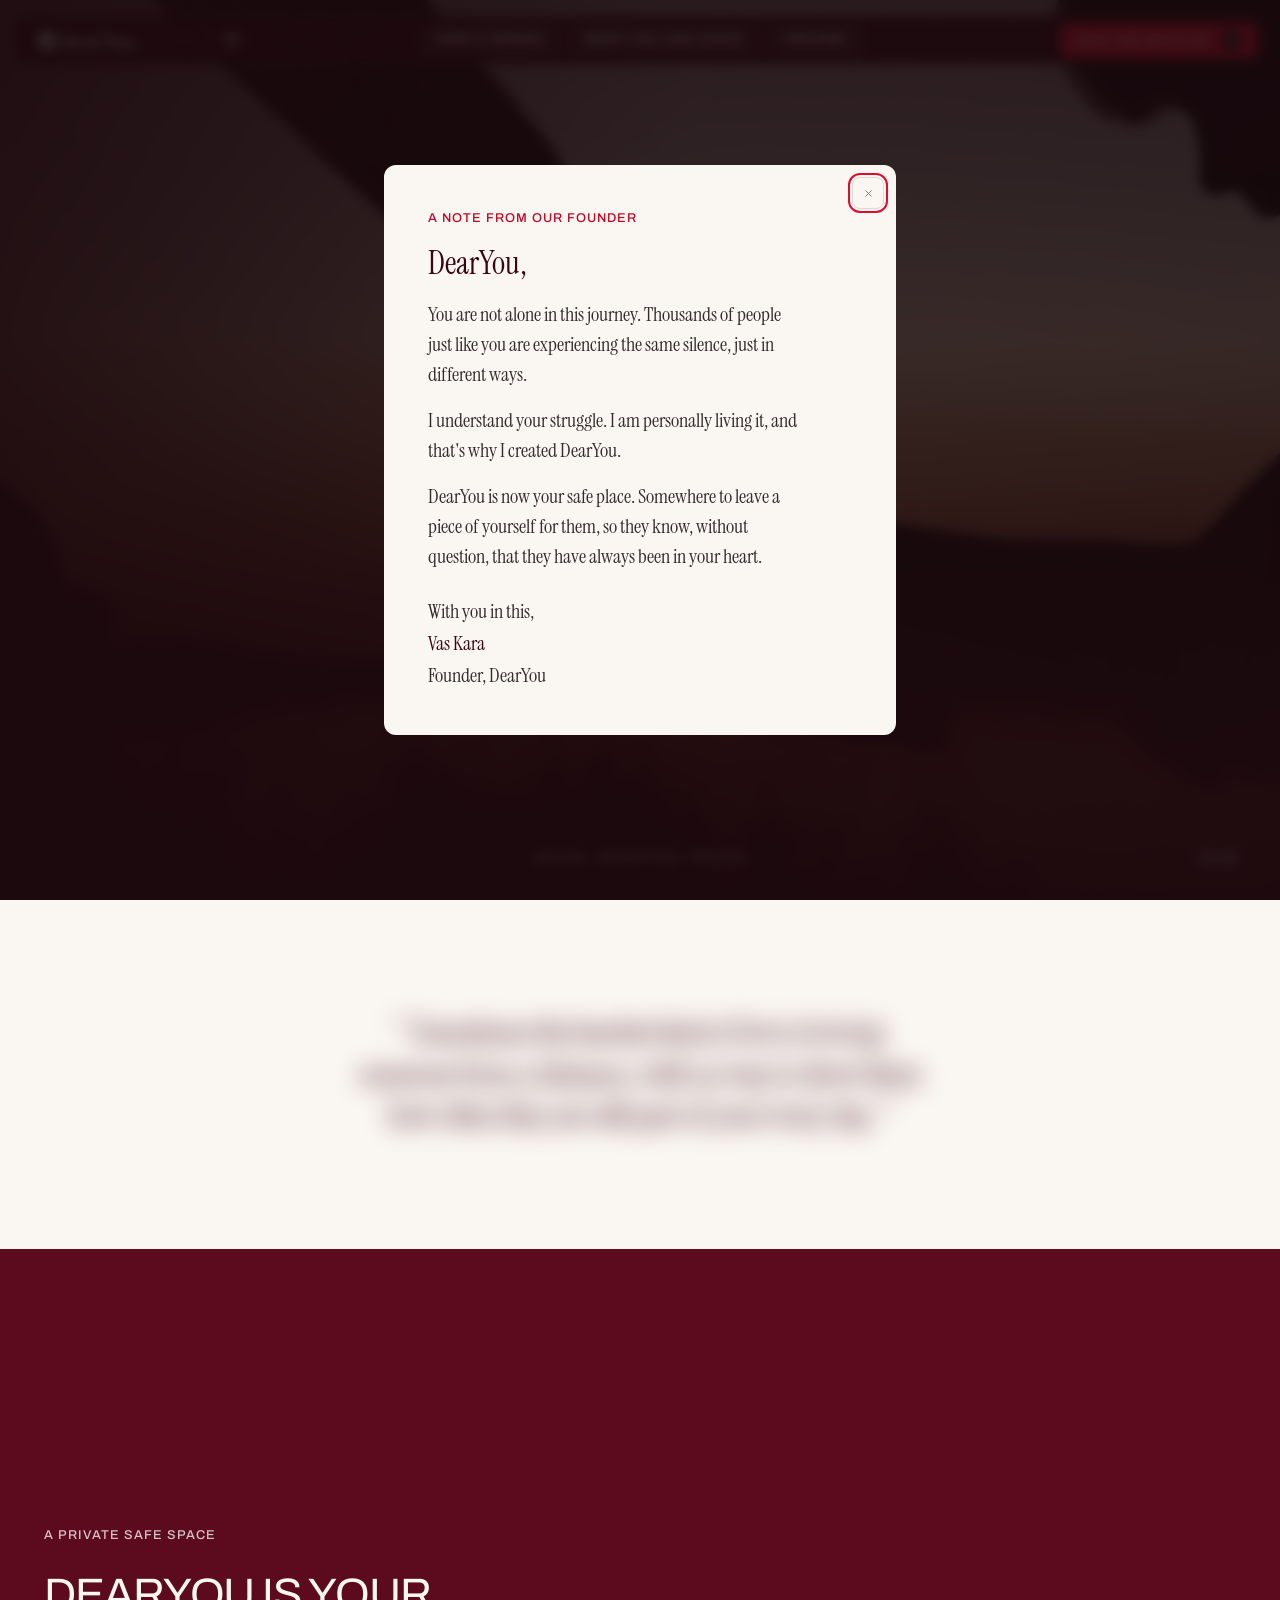
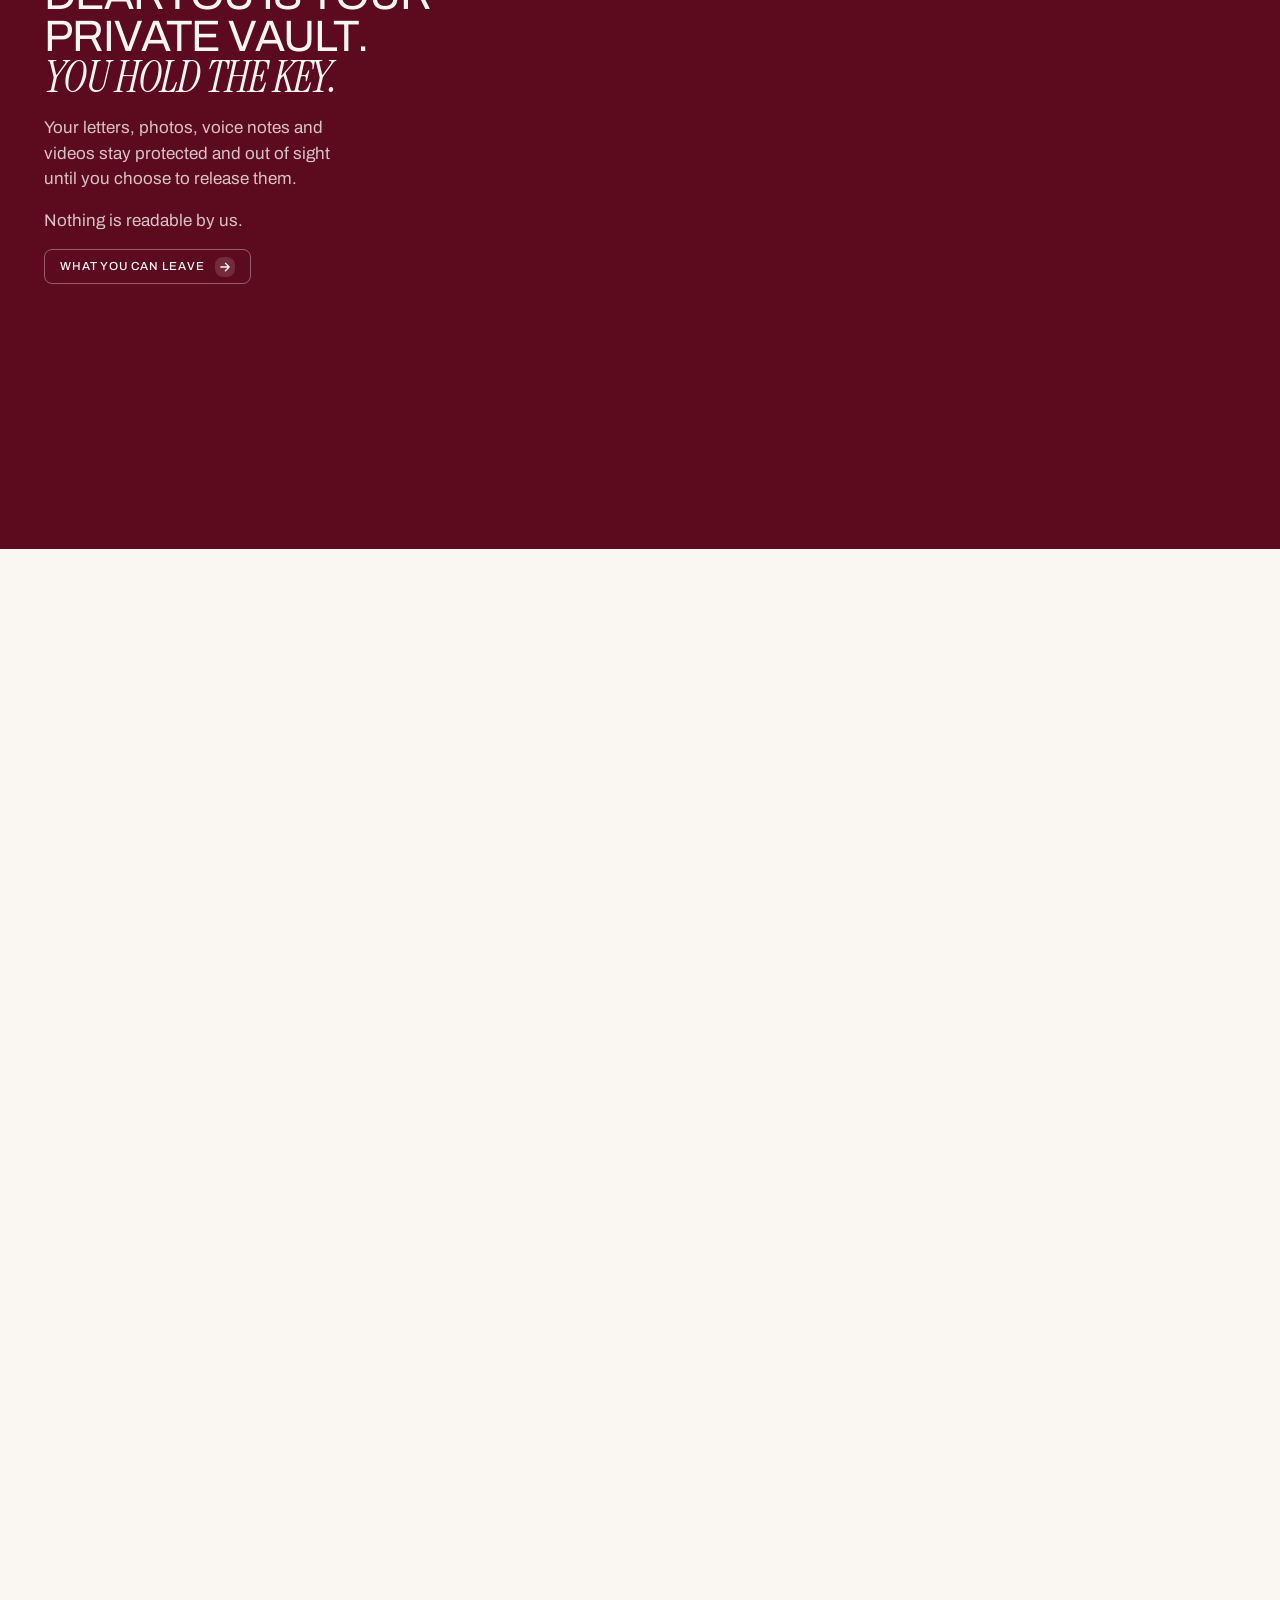
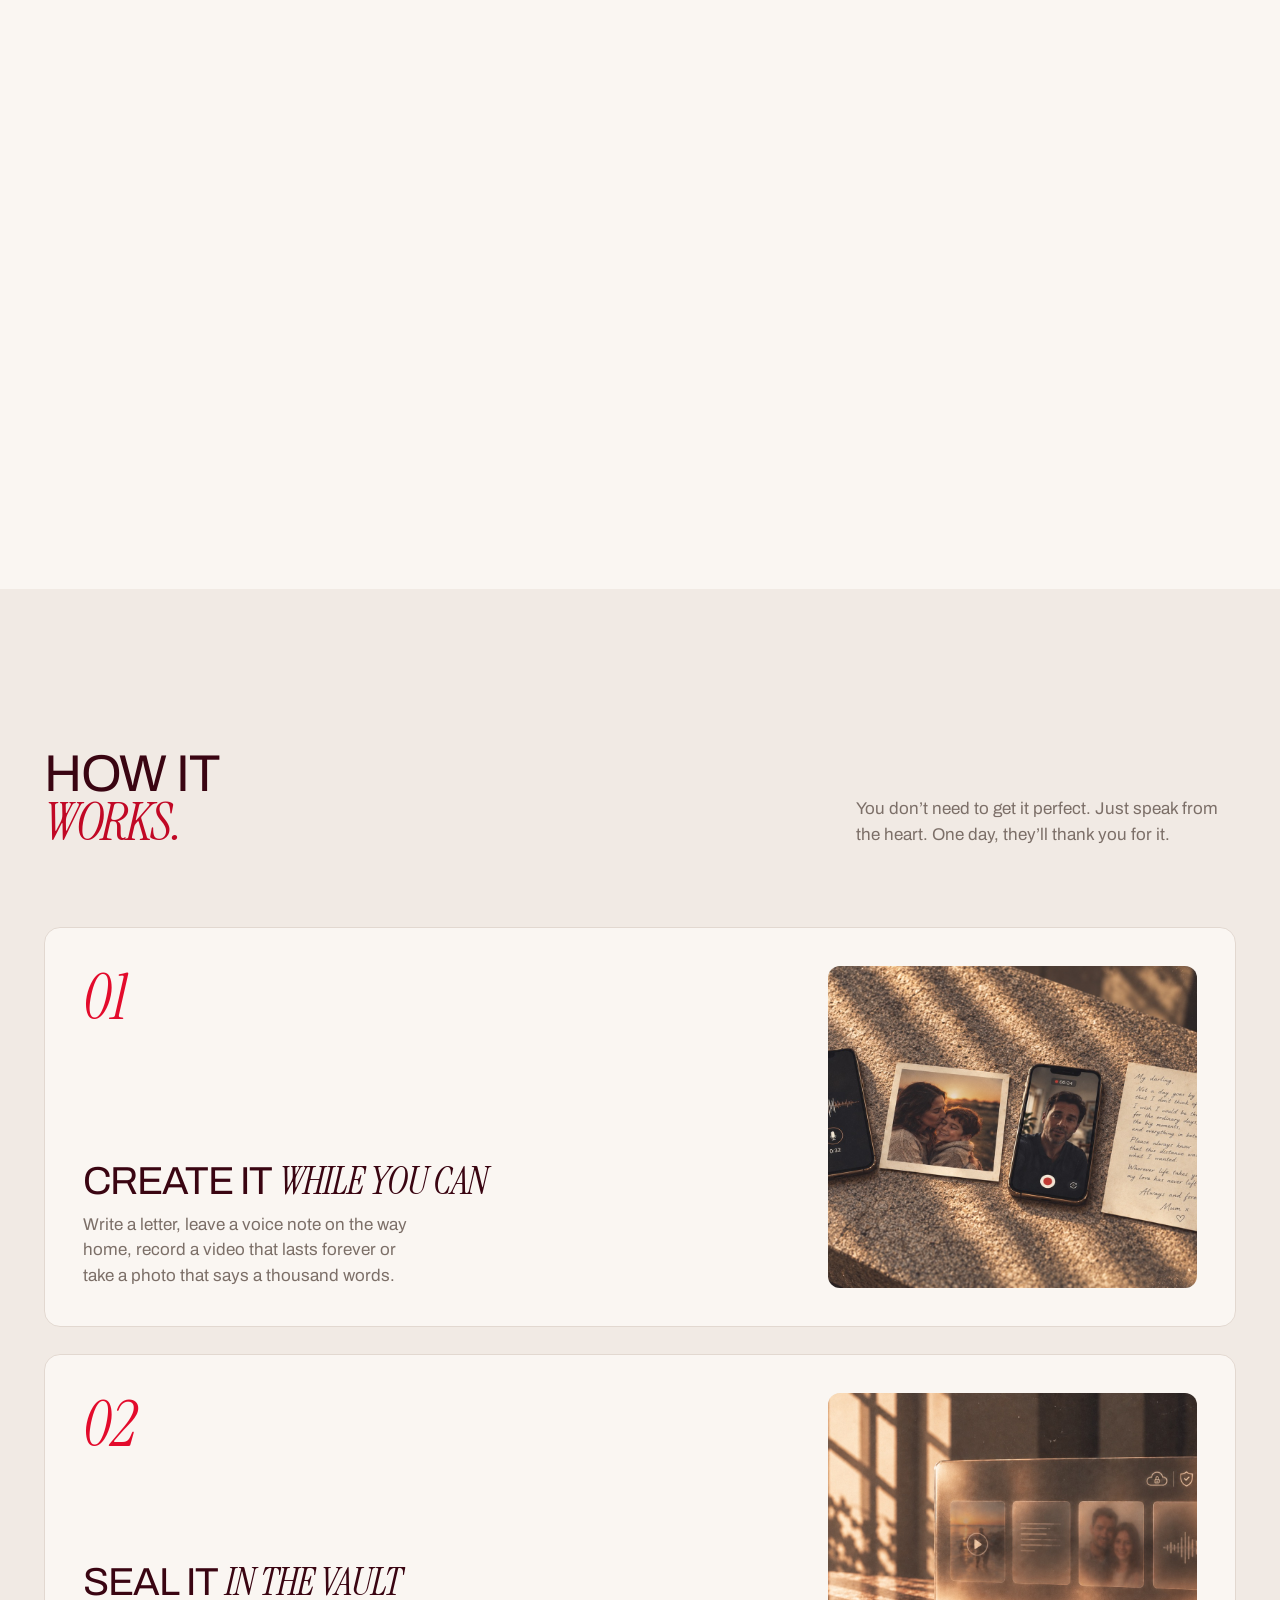
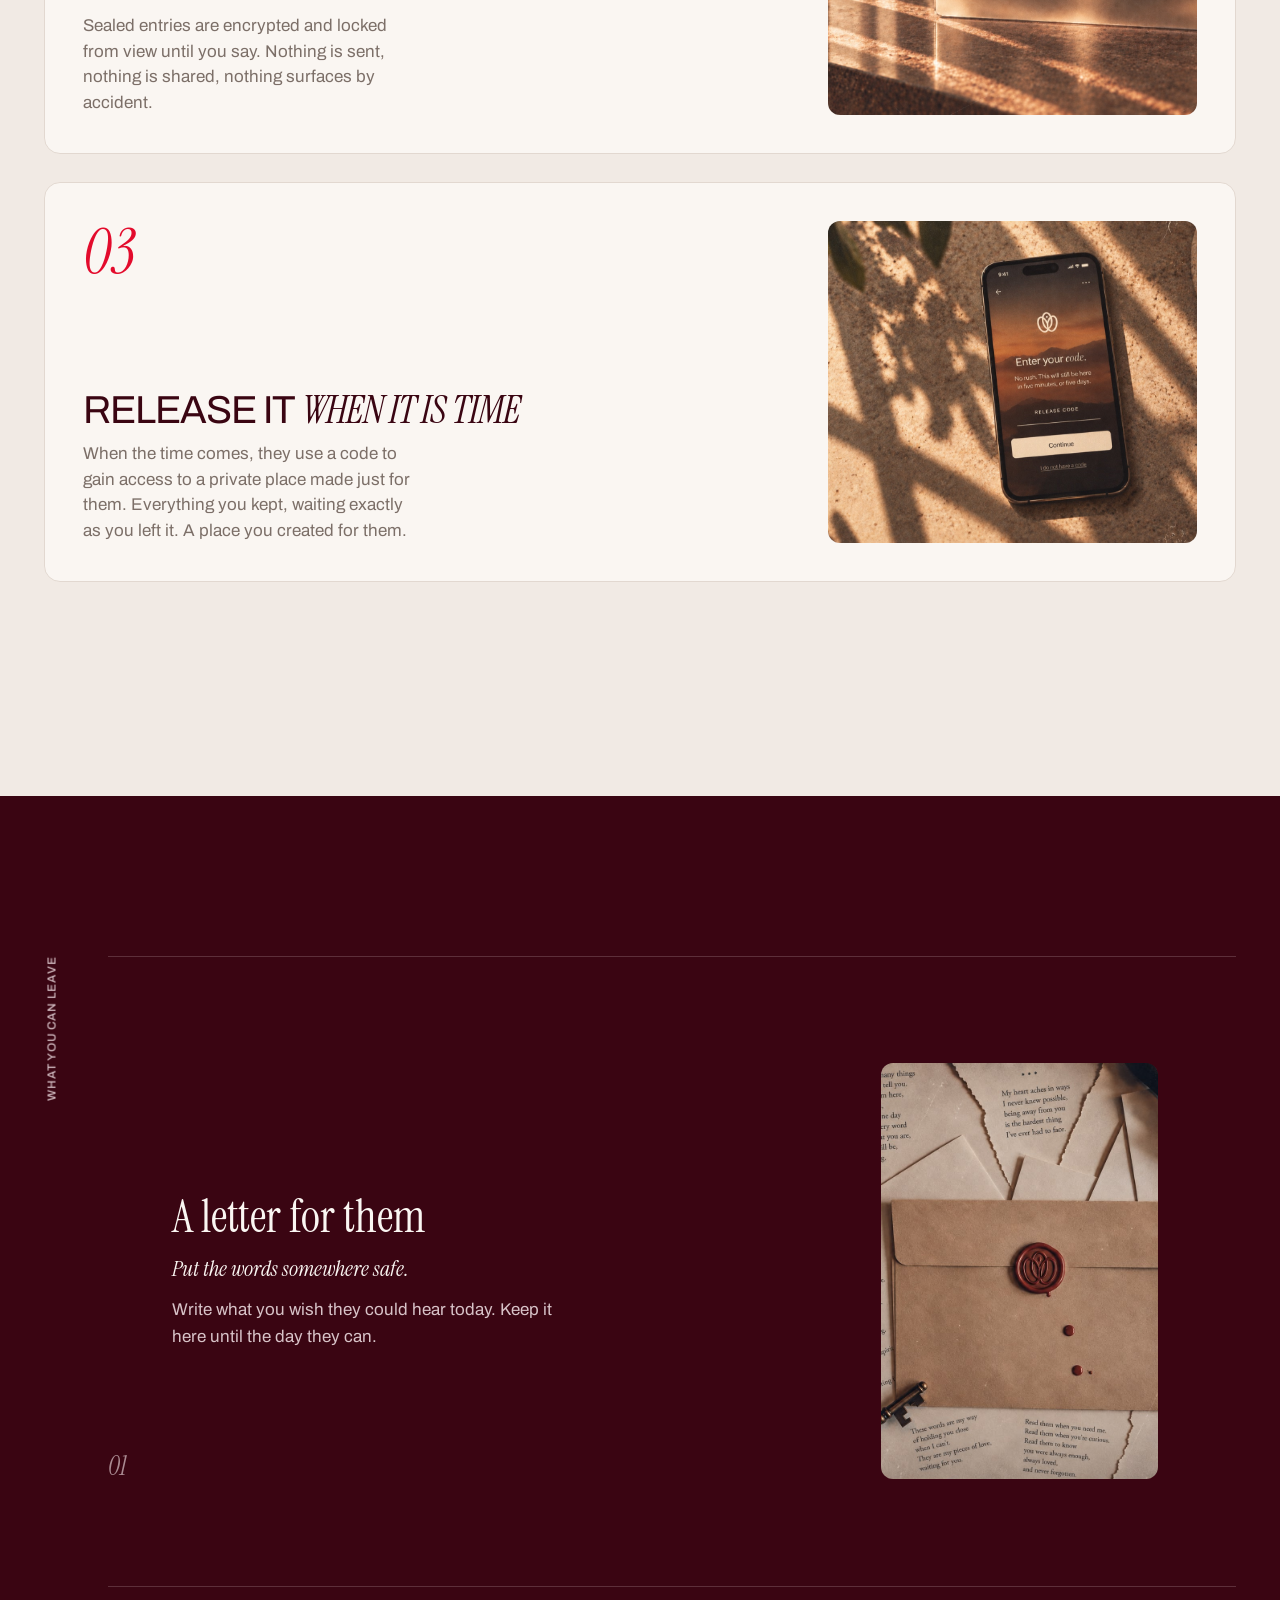
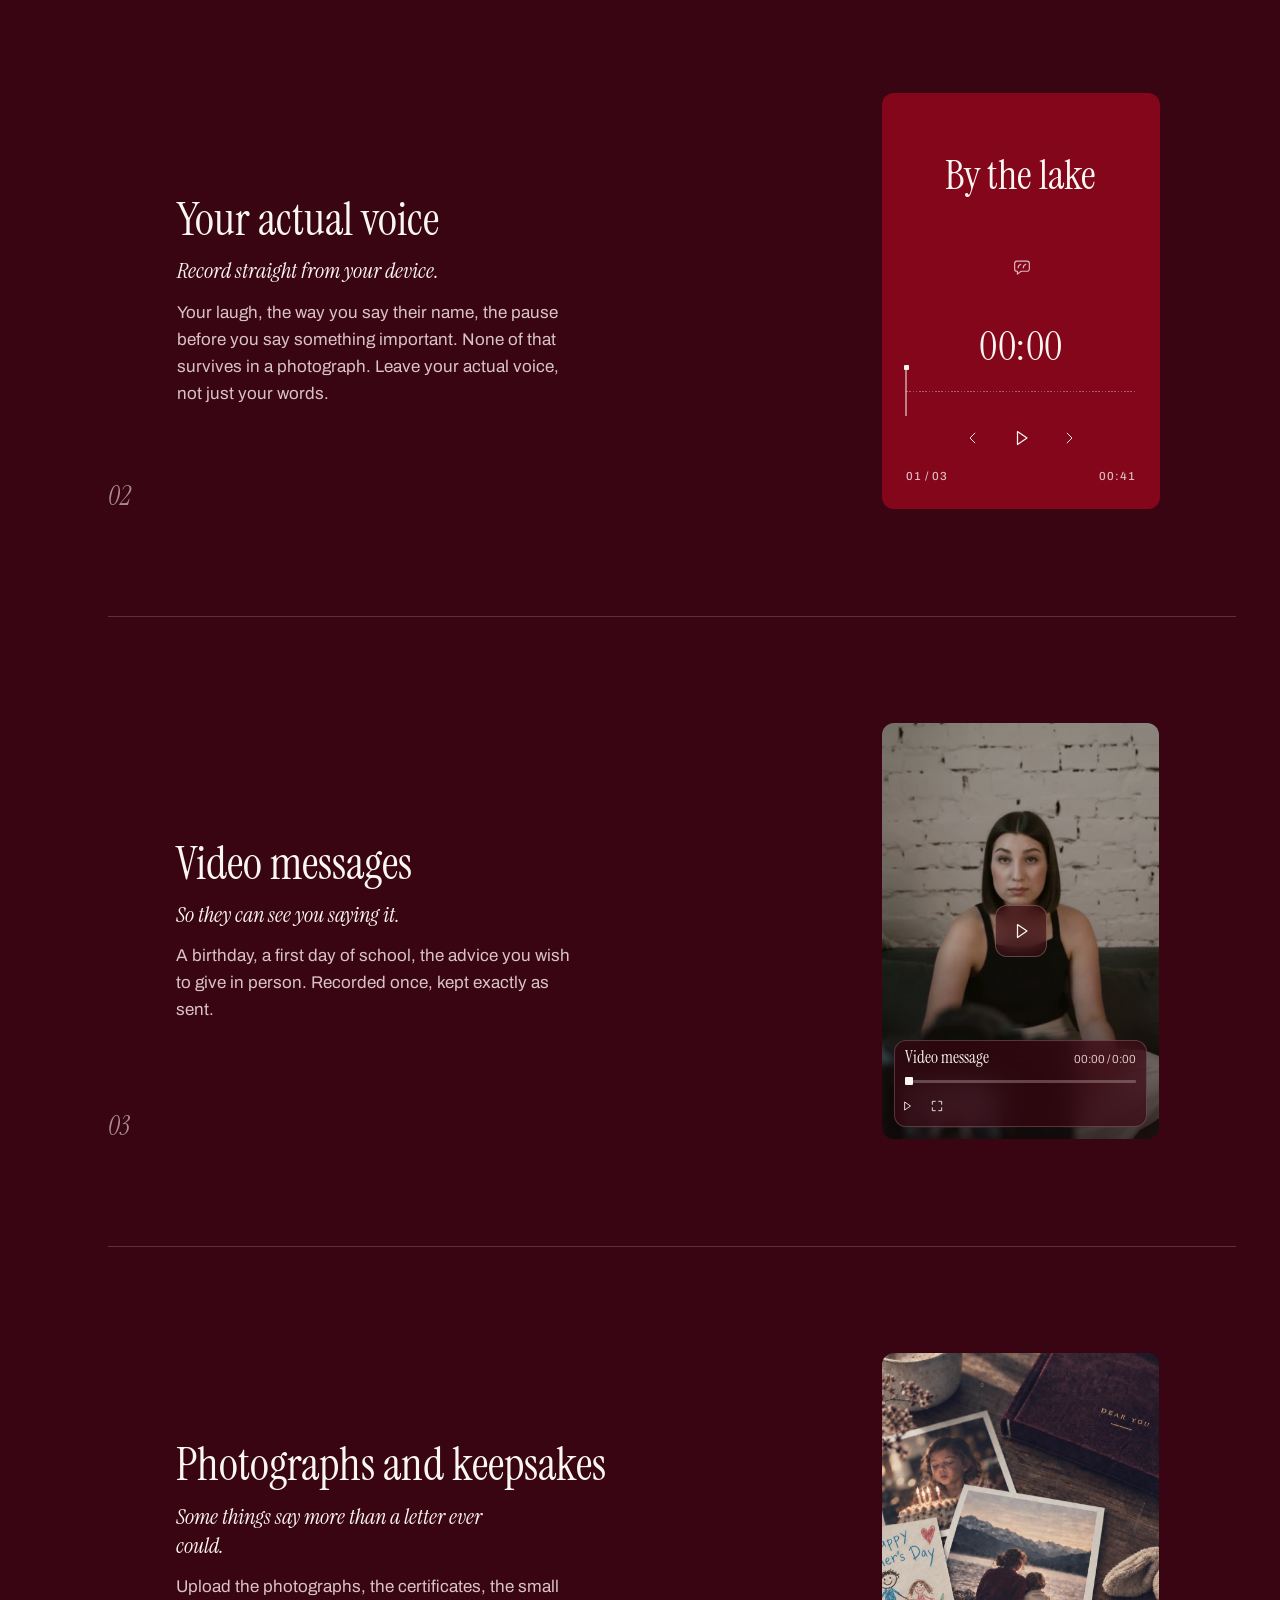
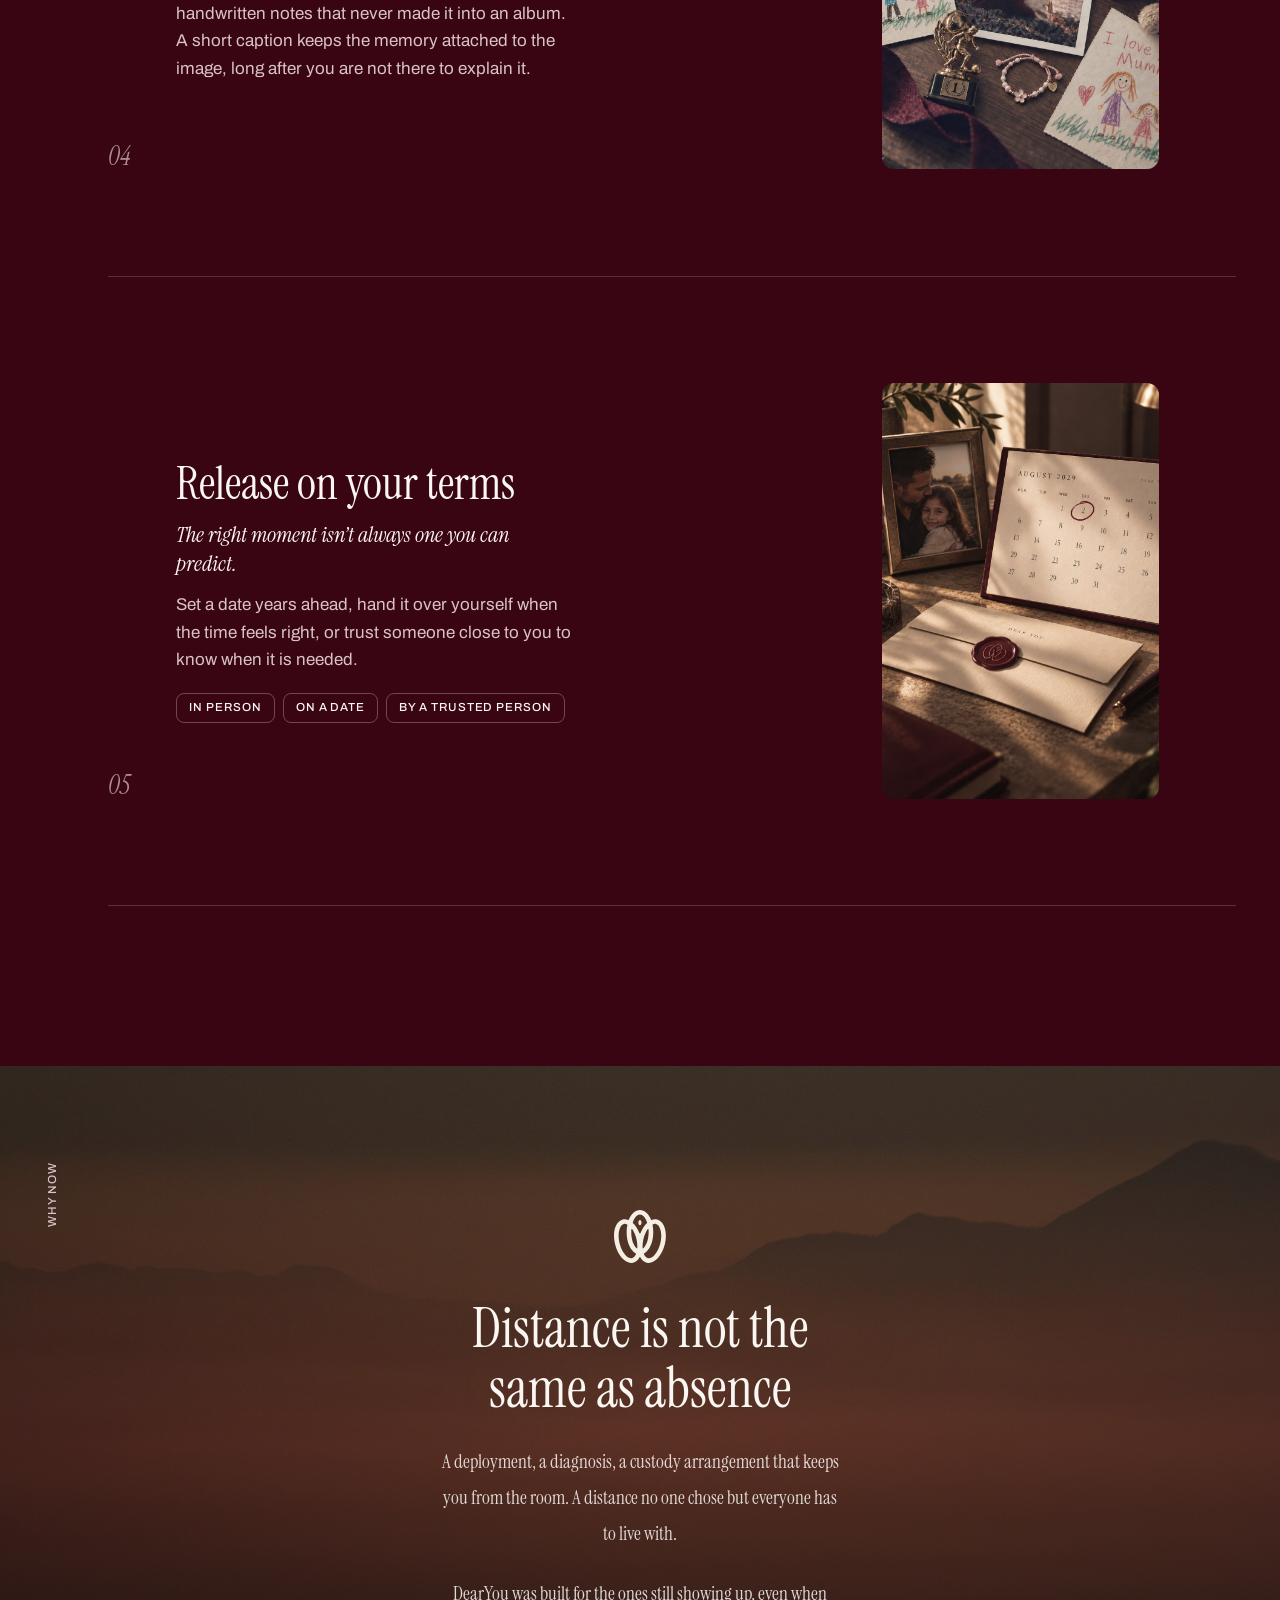
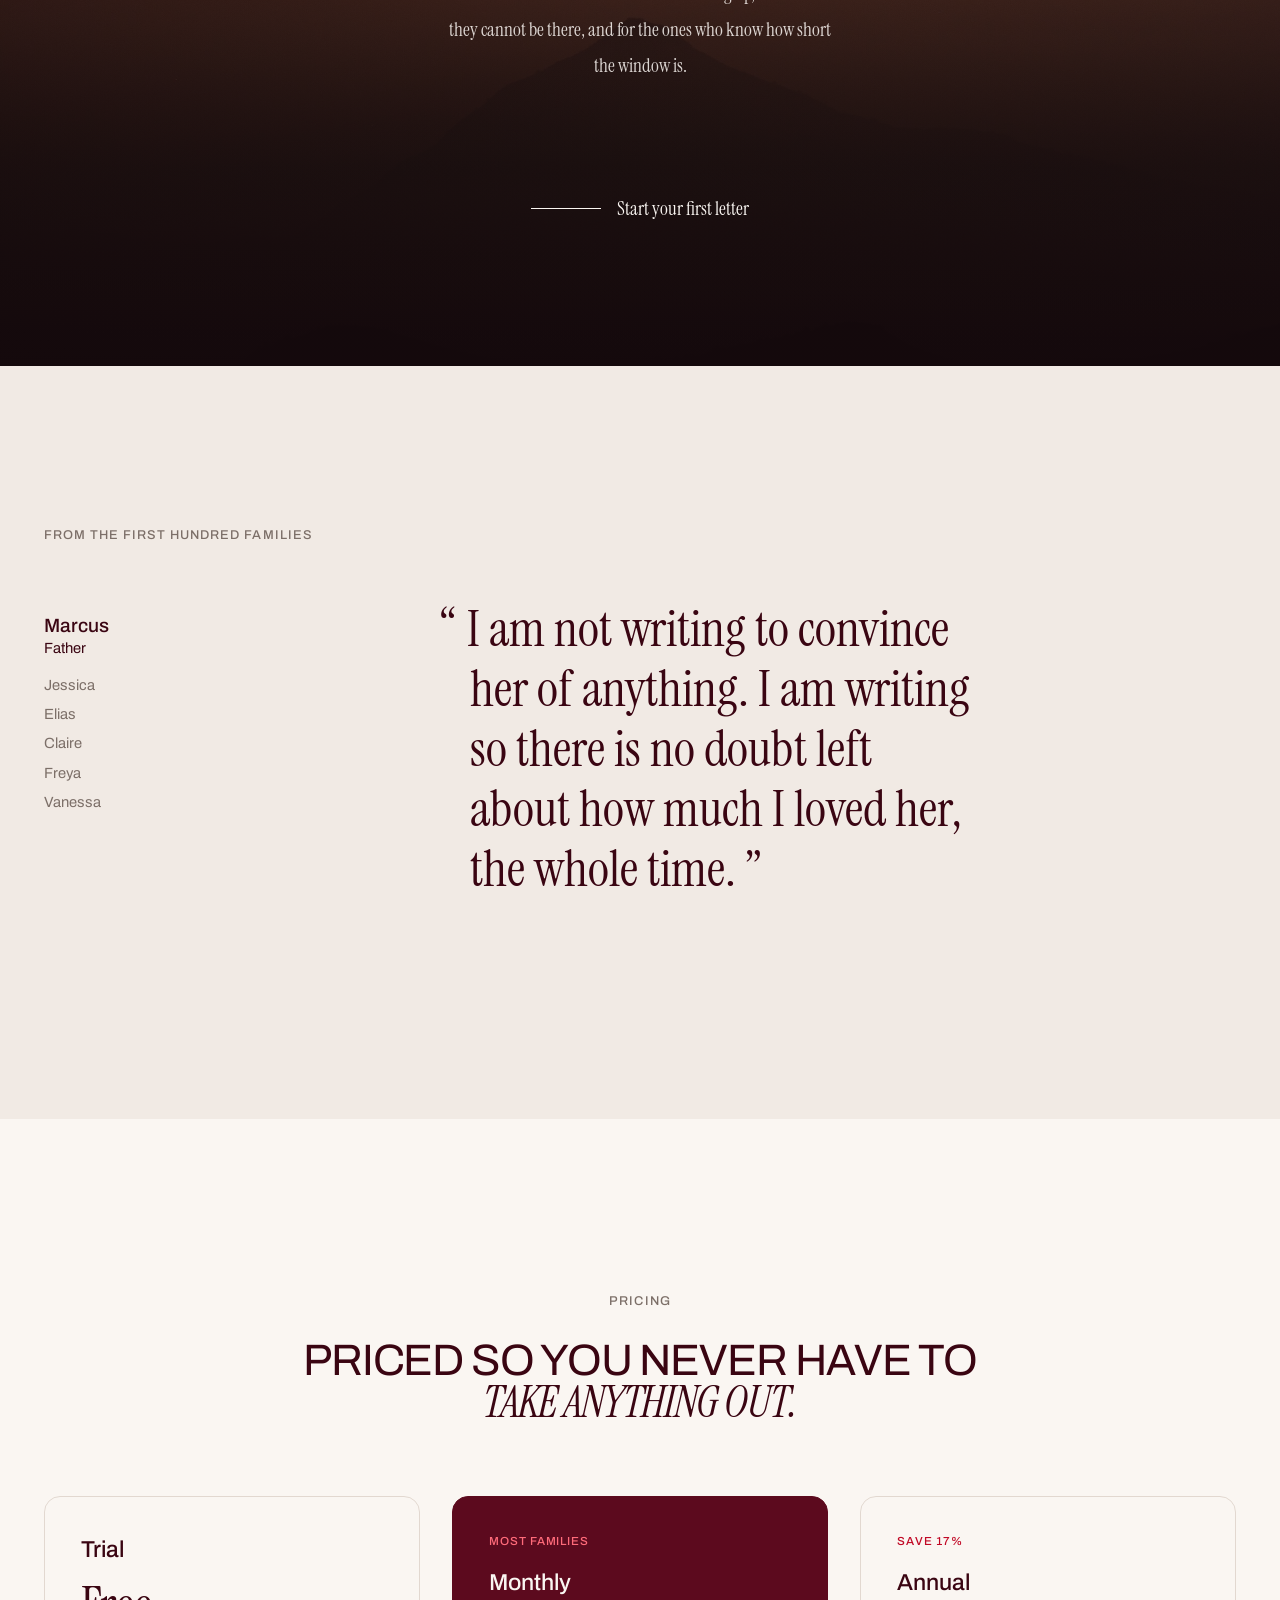
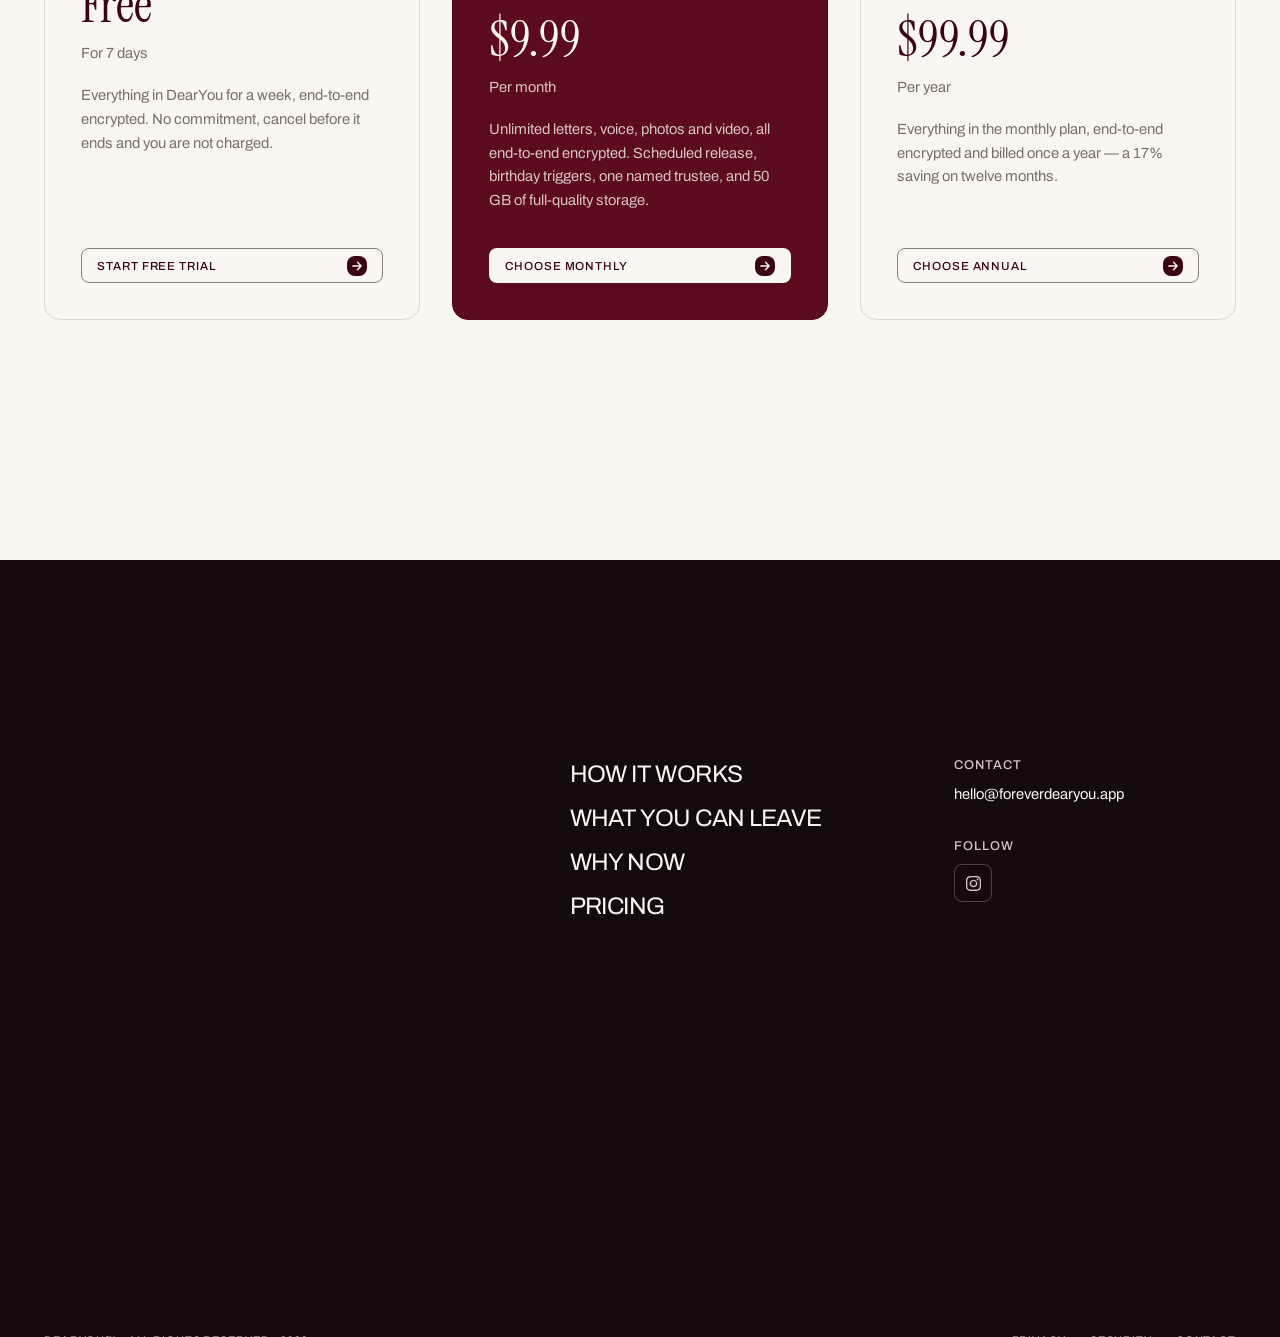
==== index.html @ 1f725ec8 "Rework pricing into Trial / Monthly / Annual per client feedback - Three filled cards: Trial (free, " ====
<!doctype html>
<html lang="en">
<head>
<meta charset="utf-8">
<meta name="viewport" content="width=device-width, initial-scale=1">
<title>DearYou · A private vault for the things that need saying</title>
<meta name="description" content="DearYou is a private vault for those who cannot be there right now. Write the letters, record your voice, keep the photographs. Everything stays sealed until you decide.">

<link rel="icon" href="Logo/Favicon/Favicon W.png">

<link rel="preconnect" href="https://fonts.googleapis.com">
<link rel="preconnect" href="https://fonts.gstatic.com" crossorigin>
<link rel="stylesheet" href="https://fonts.googleapis.com/css2?family=Archivo:wght@400;500;600&family=Instrument+Serif:ital@0;1&display=swap">

<link rel="stylesheet" href="tokens.css">

<style>
/* =====================================================================
   SECTION 01 — Nav + Hero
   Control geometry follows the radius tokens (softly rounded), and
   arrows in a flat solid square with equal padding either side of it.
   ===================================================================== */

.skip{
  position:absolute; left:-9999px; top:0; z-index:100;
  background:var(--swatch-paper); color:var(--swatch-wine-900);
  padding:0.75rem 1.25rem; border-radius:var(--radius-xs);
}
.skip:focus{left:1rem; top:1rem;}

/* --- Shared control atoms --------------------------------------------- */
.ctl{
  display:inline-flex; align-items:center; gap:var(--control-gap);
  height:var(--control-h); padding-inline:var(--control-pad);
  /* background is load-bearing on <button>: without it the UA paints
     `buttonface` (#F0F0F0) and any ghost variant comes out near-white. */
  background:transparent;
  border:1px solid transparent; border-radius:var(--radius-xs);
  font-family:inherit; font-size:var(--size-control); font-weight:var(--weight-medium);
  letter-spacing:var(--tracking-label); text-transform:uppercase;
  text-decoration:none; white-space:nowrap; cursor:pointer;
  transition:background-color var(--duration-fast) var(--ease),
             color var(--duration-fast) var(--ease),
             border-color var(--duration-fast) var(--ease);
}
/* The square an icon sits in. Solid fill, no border, no opacity — flat, the
   way the reference sets a near-black square on its coloured button. */
.ctl__icon{
  display:grid; place-items:center; flex:none;
  width:var(--control-icon); height:var(--control-icon);
  border:0; border-radius:var(--radius-xs);
  background:var(--swatch-wine-900); color:var(--swatch-paper);
  transition:background-color var(--duration-fast) var(--ease);
}
.ctl:hover .ctl__icon{background:var(--swatch-ink);}
.ctl__icon svg{width:0.625rem; height:0.625rem; display:block;}

/* On a ghost button the square is a light wash, not a solid paper block —
   a white square there outshouts the button it sits in. */
.ctl--outline .ctl__icon{
  background:color-mix(in srgb, var(--swatch-paper) 14%, transparent);
  color:var(--swatch-paper);
}
.ctl--outline:hover .ctl__icon{
  background:color-mix(in srgb, var(--swatch-paper) 24%, transparent);
}

/* The label is one flex item. Without this wrapper a nested <span> becomes a
   second anonymous item and the flex gap opens up inside the words. */
.ctl__label{display:inline;}
/* Opt a word out of the uppercase run, so "iOS" survives it. */
.ctl .cased{text-transform:none;}

.ctl--solid{background:var(--swatch-paper); color:var(--swatch-wine-900);}
.ctl--solid:hover{background:var(--swatch-clay);}
.ctl--outline{
  border-color:color-mix(in srgb, var(--swatch-clay) 45%, transparent);
  color:var(--swatch-paper);
}
.ctl--outline:hover{
  background:color-mix(in srgb, var(--swatch-paper) 10%, transparent);
  border-color:var(--swatch-clay);
}

/* --- Nav --------------------------------------------------------------- */
.nav{position:fixed; inset:0 0 auto 0; z-index:50; padding:var(--space-4); pointer-events:none;}
.nav__bar{
  pointer-events:auto;
  display:grid; grid-template-columns:1fr auto 1fr; align-items:center;
  height:var(--nav-h);
  border:1px solid color-mix(in srgb, var(--swatch-clay) 28%, transparent);
  border-radius:var(--radius-sm);
  /* The dark-ground value. Paper type already has all the contrast it needs
     against a wine section, so the bar can sit lighter here and let the
     section read through it. */
  background:color-mix(in srgb, var(--swatch-wine-900) 44%, transparent);
  /* Kept on its own transition so the bar firms up rather than snapping as
     it crosses a seam between a dark section and a light one. */
  transition:background-color var(--duration) var(--ease),
             border-color var(--duration) var(--ease);
  -webkit-backdrop-filter:blur(14px) saturate(140%);
  backdrop-filter:blur(14px) saturate(140%);
  color:var(--swatch-paper);
  overflow:hidden;
}
/* Over a light section the 62% ground is not enough to carry paper-coloured
   type — the contrast collapses. Script reads the background actually
   behind the bar and flags it, and the bar closes up to near-solid. */
.nav[data-ground="light"] .nav__bar{
  background:color-mix(in srgb, var(--swatch-wine-900) 94%, transparent);
  border-color:color-mix(in srgb, var(--swatch-wine-900) 55%, transparent);
}

.nav__group{display:flex; align-items:center; height:100%;}
.nav__group--end{justify-self:end;}

.nav__cell{
  display:flex; align-items:center; justify-content:center;
  height:100%; padding-inline:1.125rem;
  border-right:1px solid color-mix(in srgb, var(--swatch-clay) 20%, transparent);
  font-size:var(--size-label); letter-spacing:var(--tracking-label);
  text-transform:uppercase; font-weight:var(--weight-medium);
  color:var(--swatch-paper); text-decoration:none;
  transition:background-color var(--duration-fast) var(--ease);
}
.nav__cell:hover{background:color-mix(in srgb, var(--swatch-paper) 8%, transparent);}
.nav__cell--logo{padding-inline:1.25rem;}
.nav__cell--logo img{height:1.25rem; width:auto; display:block;}

/* Square utility cells, the way the reference segments its left cluster. */
.nav__cell--icon{width:var(--nav-h); padding-inline:0; color:var(--swatch-clay);}
.nav__cell--icon:hover{color:var(--swatch-paper);}
.nav__cell--icon svg{width:1rem; height:1rem; display:block;}
button.nav__cell{background:none; border-top:0; border-bottom:0; border-left:0; cursor:pointer;}

/* --- Sound toggle -----------------------------------------------------
   Four bars. Off, they sit flat on the centreline and read as one
   horizontal rule. On, each rises and falls on a staggered cycle. */
.eq{display:flex; align-items:center; gap:3px; height:0.9375rem;}
.eq i{
  flex:none; width:1.5px; height:1.5px; border-radius:1px;
  background:currentColor;
  transition:height var(--duration-fast) var(--ease);
}
.nav__cell--sound[aria-pressed="true"] .eq i{animation:eq 1s var(--ease) infinite;}
.nav__cell--sound[aria-pressed="true"] .eq i:nth-child(1){animation-delay:-0.9s;}
.nav__cell--sound[aria-pressed="true"] .eq i:nth-child(2){animation-delay:-0.55s;}
.nav__cell--sound[aria-pressed="true"] .eq i:nth-child(3){animation-delay:-0.25s;}
.nav__cell--sound[aria-pressed="true"] .eq i:nth-child(4){animation-delay:-0.7s;}
.nav__cell--sound[aria-pressed="true"]{color:var(--swatch-paper);}
/* Ducked: the setting is still on, but a recording is talking over the bed.
   The bars idle instead of stopping, so the control does not read as having
   switched itself off. Both attributes, to outrank the rule above. */
.nav__cell--sound[aria-pressed="true"][data-ducked] .eq i{
  animation:eq-calm 3s var(--ease) infinite;
}
.nav__cell--sound[aria-pressed="true"][data-ducked]{color:var(--swatch-clay);}
@keyframes eq{
  0%,100%{height:15%;}
  50%    {height:100%;}
}
@keyframes eq-calm{
  0%,100%{height:30%;}
  50%    {height:80%;}
}
@media (prefers-reduced-motion:reduce){
  /* These bars report state, they are not decoration — frozen, the control
     reads as broken. Keep them moving, just slower and shallower. The
     !important is required to beat the global animation-duration clamp in
     tokens.css, which would otherwise collapse this to 0.01ms.
     Note: Windows "show animations = off" makes Chrome report reduce, which
     is why this path is easy to hit without meaning to. */
  .nav__cell--sound[aria-pressed="true"] .eq i{
    animation:eq-calm 2.4s var(--ease) infinite !important;
  }
}

.nav__menu{display:flex; align-items:center; gap:0.375rem;}
.nav__link{
  display:flex; align-items:center; height:var(--control-h); padding-inline:1rem;
  border:1px solid transparent; border-radius:var(--radius-xs);
  background:color-mix(in srgb, var(--swatch-paper) 6%, transparent);
  color:var(--swatch-paper); text-decoration:none;
  font-size:var(--size-label); letter-spacing:var(--tracking-label);
  text-transform:uppercase; font-weight:var(--weight-medium); white-space:nowrap;
  transition:background-color var(--duration-fast) var(--ease),
             border-color var(--duration-fast) var(--ease);
}
.nav__link:hover{
  background:color-mix(in srgb, var(--swatch-paper) 14%, transparent);
  border-color:color-mix(in srgb, var(--swatch-clay) 30%, transparent);
}

/* Nav CTA sits inside the bar at the same height as the nav links, not as a
   full-height cell. Its icon square inherits the flat dark fill from
   .ctl__icon; only the hover needs restating, since it is not a .ctl. */
.nav__group--end{padding-right:0.375rem; gap:0.375rem;}
.nav__cta{
  display:flex; align-items:center; gap:var(--control-gap);
  height:var(--control-h); padding-inline:var(--control-pad);
  /* border:0 is load-bearing. This is a <button>, so without it the UA
     stylesheet paints its default 1.75px outset bevel over the fill. */
  border:0; border-radius:var(--radius-xs);
  background:var(--swatch-red-500); color:var(--swatch-paper);
  font-size:var(--size-label); letter-spacing:var(--tracking-label);
  text-transform:uppercase; font-weight:var(--weight-medium); text-decoration:none;
  transition:background-color var(--duration-fast) var(--ease);
}
.nav__cta:hover{background:var(--swatch-red-700);}
/* Dark box on the coloured button, the way the reference sets near-black on
   its green. red-700 sat too close to red-500 in luminance and read as a
   smudge rather than a deliberate square. */
.nav__cta:hover .ctl__icon{background:var(--swatch-ink);}

.nav__toggle{display:none;}
.nav__cta-short{display:none;}

/* --- Mobile menu panel -------------------------------------------------
   Full ground behind the floating bar, not a dropdown off it. The bar keeps
   a higher layer inside .nav's stacking context so the toggle stays live
   while the panel is open. */
.navmenu{
  /* NOT inset:0. A fixed panel pinned to all four edges resolves against
     the large viewport, so on a phone its bottom edge sits behind the
     address bar and the home indicator — which is where the legal links
     were going. 100dvh tracks the viewport that is actually visible. */
  position:fixed; top:0; left:0; right:0; bottom:auto;
  height:100dvh;
  z-index:1;
  pointer-events:auto;
  /* Column rather than grid, so the legal row can take margin-top:auto and
     sit on the floor of the panel while everything else stays up top. */
  display:flex; flex-direction:column; align-items:center; text-align:center;
  /* Clearly wider than the gap between the items themselves, so the field
     reads as a separate block rather than as a fifth entry in the list.
     The legal row takes margin-top:auto, so in practice this governs the
     one join: list to field. */
  gap:clamp(3.25rem, 2rem + 5.5vw, 5.5rem);
  /* Below the bar, then a drop that scales with the screen — high enough to
     sit above centre, low enough not to hang off the nav. */
  /* The bottom pad clears the home indicator on phones that have one, and
     falls back to the plain value everywhere else. */
  padding:calc(var(--nav-h) + clamp(3.5rem, 14vh, 8rem)) var(--gutter)
          max(var(--space-6), calc(env(safe-area-inset-bottom, 0px) + var(--space-5)));
  background:var(--swatch-wine-900); color:var(--swatch-paper);
  overflow-y:auto; overscroll-behavior:contain;
  animation:menuIn var(--duration-fast) var(--ease);
}
/* display:grid above would otherwise beat the [hidden] default. */
.navmenu[hidden]{display:none;}
@keyframes menuIn{from{opacity:0;} to{opacity:1;}}

.navmenu__list{
  display:grid; justify-items:center;
  /* Generous, and it scales with the viewport rather than sitting at one
     cramped value on a small phone. */
  gap:clamp(1.75rem, 1rem + 4vw, 3rem);
}
.navmenu__list a{
  font-family:var(--font-display); font-weight:var(--weight-display);
  font-size:clamp(2.5rem, 1.85rem + 3.4vw, 3.75rem);
  line-height:1.02; letter-spacing:0; text-transform:none;
  color:var(--swatch-paper); text-decoration:none;
  transition:color var(--duration-fast) var(--ease);
}
.navmenu__list a:hover{color:var(--swatch-clay);}

/* The field and its note centre under the items. .signup itself is a
   left-aligned column by default, which is right in the footer and wrong
   here. */
/* Also takes an auto top margin. With the legal row doing the same, the
   space left under the items splits evenly between the two — so the field
   sits low, the legal sits on the floor, and both hold their proportions
   on any screen height rather than at one hard-coded gap. */
.navmenu__signup{width:100%; margin-top:auto;}
.navmenu__signup .signup{align-items:center; margin-inline:auto;}
.navmenu__signup .foot__note{margin:var(--space-3) auto 0; text-align:center;}
/* No standing text, so it must not reserve the gap either. */
.navmenu__signup .foot__note:empty{margin-top:0;}

/* margin-top:auto takes every pixel left over in the column, which drops
   this to the floor of the panel no matter how tall the panel is. */
.navmenu__legal{
  display:flex; gap:var(--space-5); margin-top:auto;
}
.navmenu__legal a{
  font-size:var(--size-label); letter-spacing:var(--tracking-label);
  text-transform:uppercase; font-weight:var(--weight-medium);
  color:var(--swatch-clay); text-decoration:none;
  transition:color var(--duration-fast) var(--ease);
}
.navmenu__legal a:hover{color:var(--swatch-paper);}
/* The bar rides above the panel it opens. */
.nav__bar{position:relative; z-index:2;}

/* --- Hero -------------------------------------------------------------- */
.hero{
  position:relative; isolation:isolate; min-height:100svh;
  display:grid; grid-template-rows:1fr auto;
  background:var(--swatch-wine-900); color:var(--swatch-paper); overflow:hidden;
}
.hero__media{position:absolute; inset:0; z-index:-2;}
.hero__media img{width:100%; height:100%; object-fit:cover; object-position:center 40%; display:block;}
.hero__scrim{
  position:absolute; inset:0; z-index:-1;
  background:
    linear-gradient(to top,
      color-mix(in srgb, var(--swatch-wine-900) 94%, transparent) 0%,
      color-mix(in srgb, var(--swatch-wine-900) 72%, transparent) 32%,
      color-mix(in srgb, var(--swatch-wine-900) 24%, transparent) 62%,
      color-mix(in srgb, var(--swatch-wine-900) 55%, transparent) 100%),
    linear-gradient(to right,
      color-mix(in srgb, var(--swatch-wine-900) 70%, transparent) 0%,
      transparent 55%);
}

.hero__inner{
  display:flex; align-items:flex-end;
  padding:8rem var(--gutter) var(--space-6);
  max-width:var(--page-max); margin-inline:auto; width:100%;
}
.hero__content{display:flex; flex-direction:column; gap:var(--space-5); max-width:44rem;}
/* Desktop: half the viewport, capped at 32rem. The headline's longest line
   is "SOME WORDS CAN'T BE" at ~454px, so a wider column would only leave the
   lead room to overtake it. */
@media (min-width:64rem){ .hero__content{max-width:min(50vw, 32rem);} }

.hero__eyebrow{
  display:inline-flex; align-items:center; margin:0;
  font-size:var(--size-control); letter-spacing:var(--tracking-label);
  text-transform:uppercase; font-weight:var(--weight-medium); color:var(--swatch-clay);
}

/* The floor matters as much as the ceiling: at 28px the headline fell to
   1.7x the lead and stopped dominating on phones. 32px holds it near 2.1x. */
.hero__title{
  /* Sized to the real headline. Set against the previous one, where at 40px
     "The things you would say" broke mid-phrase in the half-width column
     and 34px held it on one line. The current first line is shorter, so the
     ceiling has room in it if the headline ever grows again. */
  font-size:clamp(1.75rem, 0.9rem + 2.2vw, 2.125rem);
  /* `wrap`, not `normal` — the text-wrap shorthand only takes
     wrap|nowrap|balance|pretty|stable, so `normal` is dropped and .display's
     balance survives. Balance evens the lines into two short ones, which
     leaves the headline narrower than the lead. Let it fill instead. */
  text-wrap:wrap;
}
.hero__title .serif{font-style:italic;}

/* A share of the column, not a fixed measure. Any absolute cap eventually
   outgrows the headline's longest line as the headline shrinks; a fraction
   of the same column can't. Copy is trimmed to hold two lines here. */
.hero__lead{
  margin:0; max-width:82%; line-height:1.5;
  font-size:clamp(0.9375rem, 0.85rem + 0.28vw, 1.0625rem);  /* 15 -> 17 */
  color:color-mix(in srgb, var(--swatch-paper) 88%, transparent);
}

.hero__actions{display:flex; flex-wrap:wrap; gap:var(--space-3); margin-top:var(--space-2);}

/* --- Hero footer strip ------------------------------------------------- */
.hero__foot{
  display:grid; grid-template-columns:1fr auto 1fr; align-items:end; gap:var(--space-4);
  padding:0 var(--gutter) var(--space-6);
  max-width:var(--page-max); margin-inline:auto; width:100%;
}
.hero__caption{
  grid-column:2; text-align:center; margin:0;
  font-size:var(--size-control); letter-spacing:var(--tracking-label);
  text-transform:uppercase; color:var(--swatch-clay); line-height:1.6;
}
.hero__caption em{font-style:normal; color:var(--swatch-red-400);}
.hero__scroll{
  grid-column:3; justify-self:end;
  display:inline-block; text-decoration:none;
  font-family:var(--font-display); font-weight:var(--weight-regular);
  font-size:clamp(1rem, 0.95rem + 0.35vw, 1.25rem);
  letter-spacing:0; text-transform:none; line-height:1;
  color:var(--swatch-clay);
  transition:color var(--duration-fast) var(--ease);
}
.hero__scroll:hover{color:var(--swatch-paper);}
/* The scale lives on an inner span so the anchor's own box stays put and
   the layout beside it never shifts as this breathes. */
.hero__scroll span{
  display:inline-block;
  animation:breathe 3.6s ease-in-out infinite;
}
@keyframes breathe{
  0%,100%{scale:1;    opacity:0.72;}
  50%    {scale:1.09; opacity:1;}
}
@media (prefers-reduced-motion:reduce){
  .hero__scroll span{animation:none; opacity:1;}
}
/* =====================================================================
   SECTION 02 — Quote
   One of four lines, drawn fresh on every page load. It is also the first
   daylight the page shows: the hero is wine-900 and section three's panel
   is wine-800 across the full screen, so without a light band here the site
   opens on two dark screens running into each other.

   Sized deliberately under the testimonial quote in section 07. These are
   the site talking about itself; those are families talking, and the larger
   type belongs to the families.
   ===================================================================== */
.epi{
  background:var(--swatch-paper);
  padding-block:clamp(4rem, 2.5rem + 6vw, 7rem);
  padding-inline:var(--gutter);
}
.epi__inner{
  max-width:48rem; margin-inline:auto;
  display:flex; flex-direction:column; align-items:center;
  text-align:center;
}
/* The three that were not drawn carry `hidden`, so only one is ever in the
   flow and the band stands exactly as tall as the line it is showing. The
   height can differ from load to load, which costs nothing: the reader only
   ever sees one of them, and nothing moves once the page is painted. */
.epi__quote{
  margin:0;
  font-family:var(--font-display); font-weight:var(--weight-regular);
  font-size:clamp(1.25rem, 0.95rem + 1.5vw, 2rem);
  line-height:1.3; letter-spacing:0;
  color:var(--swatch-wine-900);
  text-wrap:balance;
}
/* The marks are set here, not typed into the copy, so the lines stay plain
   text and the curly pair can never come out straight. */
.epi__quote::before{content:'\201C';}
.epi__quote::after{content:'\201D';}
/* On a phone the quote otherwise runs the full width and the shorter lines
   collapse to two, which reads thin. Cap the measure so even the shortest
   quote wraps to at least three lines and the block keeps its weight. Held
   to phones only; tablets and up keep the full measure. */
@media (max-width:36rem){
  .epi__quote{max-width:20rem;}
}

/* =====================================================================
   SECTION 03 — Vault intro
   A tall scroll track with a sticky panel. Cards ride in one at a time on
   scroll progress and settle into a fanned stack in the middle of the panel.
   ===================================================================== */
.feat{
  position:relative;
  /* One viewport to pin, plus a scroll beat per card. The beat sets the
     pace: the taller it is, the more scrolling each card takes to rise, so
     they settle in slower. */
  height:calc(100svh + (var(--cards) * 90svh));
  background:var(--swatch-paper);
}
.feat__rail{
  position:sticky; top:0;
  height:100svh;
  display:flex; align-items:center;
}
.feat__panel{
  position:relative;
  width:100%; height:100svh;
  background:var(--bg); color:var(--text);
  overflow:hidden;
  display:grid; grid-template-columns:1fr 1fr; align-items:center;
  gap:var(--grid-gap);
  padding-block:clamp(1.5rem, 0.5rem + 3vw, 3.5rem);
  /* Full-bleed panel, content still centred on the page measure. */
  padding-inline:max(var(--gutter), calc((100% - var(--page-max)) / 2));
}

.feat__side{display:flex; flex-direction:column; align-items:flex-start; gap:var(--space-4);
  max-width:30rem;}
.feat__title{font-size:clamp(1.75rem, 1rem + 2.2vw, 2.75rem); margin:0;}
.feat__title .serif{font-style:italic;}
.feat__lead{
  margin:0; max-width:32ch; line-height:1.5;
  font-size:clamp(0.9375rem, 0.85rem + 0.28vw, 1.0625rem);
  color:var(--text-muted);
}

/* --- The stack --------------------------------------------------------- */
.feat__stack{
  list-style:none; margin:0; padding:0;
  position:relative; height:100%;
  /* Sized container so the cards can measure themselves against BOTH its
     width and its height — see .usp. */
  container-type:size;
}
.usp{
  position:absolute; top:50%; left:50%;
  /* One ratio at every size, so the stack reads the same on a phone.
     Width is the smallest of: a sensible max, the space across, and the
     space down. Without the height term a short viewport keeps the full
     width and the card grows up over the copy beside it.
     86cqh rather than 100cqh because the ±7° fan makes a card taller than
     its own box, so a full-height card clips out of the stack area. */
  width:min(26rem, 100cqw, calc(86cqh * 1.25));
  aspect-ratio:5 / 4;
  margin:0;
  display:flex; flex-direction:column; justify-content:space-between;
  gap:var(--space-5);
  padding:clamp(1.25rem, 0.75rem + 1.6vw, 2rem);
  border:1px solid color-mix(in srgb, var(--swatch-clay) 30%, transparent);
  border-radius:var(--radius-md);
  background:var(--swatch-wine-700);
  z-index:var(--i);
  /* --p is written by script: 0 = offstage below, 1 = settled in the stack.
     Cards stay fully opaque throughout — the offstage travel carries them
     clear of the panel's bottom edge, so overflow:hidden does the hiding
     rather than opacity. Cubic ease means most of that distance is covered
     early, so it still settles gently. */
  --p:0;
  transform:
    translate(-50%, -50%)
    translateY(calc((1 - var(--p)) * 200%))
    rotate(calc(var(--rot) * var(--p)))
    scale(calc(0.94 + (0.06 * var(--p))));
  will-change:transform;
}
.usp__title{
  margin:0; font-family:var(--font-sans); font-weight:var(--weight-regular);
  text-transform:uppercase; letter-spacing:var(--tracking-display);
  line-height:1.05; text-wrap:balance;
  font-size:clamp(1.375rem, 0.9rem + 1.5vw, 2.125rem);
  color:var(--swatch-paper);
}
.usp__note{
  margin:0; font-family:var(--font-display); font-style:italic;
  /* The floor was 17px, which is small for an italic serif on a phone —
     the slant and the thin strokes cost you more legibility at that size
     than an upright sans would. The ceiling is unchanged, so this only
     lifts the small end. */
  font-size:clamp(1.25rem, 1rem + 1.2vw, 1.375rem);
  line-height:1.35; color:var(--swatch-clay);
}

/* Fills the gap between the heading and the line beneath it. Deliberately
   quiet — a low-opacity paper tint rather than the accent, so it reads as
   watermark rather than as a fifth thing competing for attention. */
.usp__mark{
  flex:1 1 auto;
  display:grid; place-items:center;
  color:color-mix(in srgb, var(--swatch-paper) 26%, transparent);
  pointer-events:none;
}
.usp__mark svg{
  width:clamp(2.75rem, 2rem + 3vw, 4.25rem);
  height:auto; display:block; overflow:visible;
}
/* On the shapes, not the <svg> — vector-effect does not inherit. Holds the
   stroke at a true hairline whatever the icon scales to, so it stays fine
   rather than thickening into a blob at the top of the range. */
.usp__mark svg > *{vector-effect:non-scaling-stroke;}

/* Narrow screens keep the pin and the stacking — the copy moves above the
   cards instead of beside them. minmax(0,1fr) lets the stack row shrink
   rather than forcing the grid taller than the panel. */
@media (max-width:64rem){
  .feat__panel{
    grid-template-columns:1fr;
    grid-template-rows:auto minmax(0, 1fr);
    align-items:start;
    gap:var(--space-5);
  }
  .feat__side{max-width:none; gap:var(--space-3);}
}
/* Sit the stack above centre — the fan needs more clearance below it than
   above, so a true centre leaves the cards looking low in the panel. Only
   where there is vertical slack to give: on a short viewport the copy and
   the stack already fill the panel, and lifting the cards puts them over
   the text. */
@media (max-width:64rem) and (min-height:44rem){
  .usp{top:40%;}
}
@media (prefers-reduced-motion:reduce){
  /* No scroll choreography — show the stack as it ends up. */
  .usp{transform:translate(-50%,-50%) rotate(var(--rot));}
}

/* =====================================================================
   SECTION 04 — How it works
   Three step cards that stack. Pure CSS: each card is sticky at a slightly
   lower offset than the one before, so the next slides up over it and
   leaves the previous card's top edge showing.
   ===================================================================== */
.steps{
  background:var(--swatch-paper-2);
  padding:var(--section-y) 0 calc(var(--section-y) + 6svh);
}
.steps__head{
  display:grid; gap:var(--space-5) var(--grid-gap);
  align-items:end;
  max-width:var(--page-max); margin-inline:auto;
  padding-inline:var(--gutter);
  margin-bottom:clamp(2.5rem, 1rem + 5vw, 5rem);
}
.steps__title{font-size:clamp(1.875rem, 1rem + 2.8vw, 3.25rem); color:var(--swatch-wine-900);}
.steps__title .serif{font-style:italic; color:var(--swatch-red-700);}
.steps__lead{
  margin:0; max-width:38ch; line-height:1.5;
  font-size:clamp(0.9375rem, 0.85rem + 0.28vw, 1.0625rem);
  color:var(--swatch-stone-600);
}
@media (min-width:64rem){
  .steps__head{grid-template-columns:1fr auto;}
  .steps__lead{justify-self:end; text-align:left;}
}

.steps__list{
  list-style:none; margin:0; padding:0 var(--gutter);
  max-width:var(--page-max); margin-inline:auto;
  display:flex; flex-direction:column; gap:clamp(1rem, 0.5rem + 1.5vw, 2rem);
  /* Depth for the cards to recede into. The reference uses ~3600px on its
     wrapper; a little shorter here makes the tilt read at our card size. */
  perspective:2400px;
  perspective-origin:50% 0%;
}

.step{
  position:sticky;
  /* Nav height plus its inset, then a step per card so the stack fans down. */
  top:calc(var(--nav-h) + var(--space-5) + (var(--i) * 1.25rem));
  display:grid; gap:var(--space-5) var(--grid-gap);
  grid-template-columns:1fr;
  align-content:start;
  min-height:min(25rem, 54svh);
  padding:clamp(1.25rem, 0.75rem + 2vw, 2.5rem);
  border:1px solid var(--swatch-sand);
  border-radius:var(--radius-md);
  background:var(--swatch-paper);
  overflow:hidden;
  /* --r is written by script: 0 = front and square on, 1 = fully covered by
     the next card. Hinged from the top edge so it tips away from the reader
     rather than sinking straight down. */
  --r:0;
  transform-origin:50% 0%;
  transform:
    rotateX(calc(var(--r) * -7deg))
    scale(calc(1 - (var(--r) * 0.06)));
  will-change:transform;
}
/* Fading the covered card toward the section ground does most of the depth
   work; the tilt alone reads as a glitch rather than distance. */
.step::after{
  content:''; position:absolute; inset:0; pointer-events:none;
  background:var(--swatch-paper-2);
  opacity:calc(var(--r) * 0.55);
}
@media (prefers-reduced-motion:reduce){
  .step{transform:none;}
  .step::after{opacity:0;}
}
@media (min-width:64rem){
  /* Media a touch narrower than the copy column, so the image reads a bit
     less wide and the text gets the extra room. */
  .step{grid-template-columns:1.35fr 0.7fr; grid-template-rows:auto 1fr;}
  .step__num{grid-column:1;}
  .step__body{grid-column:1; align-self:end;}
  .step__media{grid-column:2; grid-row:1 / -1;}
}

.step__num{
  margin:0; font-family:var(--font-display); font-style:italic;
  font-size:clamp(2.5rem, 1.5rem + 3vw, 4.5rem); line-height:1;
  color:var(--swatch-red-500);
  font-variant-numeric:tabular-nums;
}
.step__body{display:flex; flex-direction:column; gap:var(--space-3);}
.step__title{
  margin:0; font-size:clamp(1.5rem, 1rem + 1.8vw, 2.5rem);
  color:var(--swatch-wine-900);
}
.step__title .serif{font-style:italic;}
.step__note{
  margin:0; max-width:34ch; line-height:1.5;
  font-size:clamp(0.9375rem, 0.85rem + 0.28vw, 1.0625rem);
  color:var(--swatch-stone-600);
}

.step__media{
  margin:0; border-radius:var(--radius-sm); overflow:hidden;
  background:var(--swatch-paper-2);
  /* Stacked layout: the image sets its own height, so pin it to a ratio and
     cap it. Left free, a real photograph makes its card far taller than the
     cards whose image is still a placeholder. */
  aspect-ratio:16 / 9;
  max-height:34svh;
}
@media (min-width:64rem){
  /* Beside the copy it spans both rows, so the grid sets the height. */
  .step__media{aspect-ratio:auto; max-height:none; min-height:12rem;}
}
/* Absolute so the photograph never contributes intrinsic height — otherwise
   the card holding a real image sits taller than the ones still on a
   placeholder, and the stack loses its even edge. */
.step__media{position:relative;}
.step__media img{
  position:absolute; inset:0;
  width:100%; height:100%; object-fit:cover; display:block;
}
/* Marked slot, so a missing photograph reads as a gap to fill and not as
   a finished design decision. */
.step__media--todo{
  display:grid; place-items:center;
  border:1px dashed var(--swatch-stone-400);
  background:transparent;
}
.step__slot{
  font-size:var(--size-control); letter-spacing:var(--tracking-label);
  text-transform:uppercase; font-weight:var(--weight-medium);
  color:var(--swatch-stone-400); text-align:center; padding:1rem;
}

/* =====================================================================
   SECTION 05 — What you can leave
   Layout borrowed from izanami: a sticky vertical rail, then one ruled row
   per item with the number sitting low-left and the artwork on the right.
   Typography stays ours — theirs is all-serif sentence case, which would
   read as a different site.
   ===================================================================== */
.leave{
  /* The darkest red in the palette. Reads as red, not as black. */
  background:var(--swatch-wine-900);
  color:var(--swatch-paper);
  padding-block:var(--section-y);
  /* Holds the scribble layer, and keeps it out of every other section's
     stacking business. */
  position:relative; isolation:isolate;
}
/* The pencil layer sits on the ground, under the copy and the frames — it
   marks the paper rather than drawing over the work. Built and sized from
   script; only ever as tall as the viewport, because a canvas the height of
   this section would run to tens of millions of pixels. */
.scribble{
  position:absolute; left:0; top:0; z-index:0;
  pointer-events:none;
}
.leave__inner{
  position:relative; z-index:1;
  max-width:var(--page-max); margin-inline:auto; padding-inline:var(--gutter);
  display:grid; gap:0 clamp(1.5rem, 0.5rem + 3vw, 4rem);
  grid-template-columns:1fr;
}
/* The rail reads bottom-to-top up the left edge, as theirs does. */
.leave__rail{display:none;}
.leave__heading{margin:0 0 var(--space-6); color:var(--swatch-clay);}

.leave__list{list-style:none; margin:0; padding:0;}

.leave__row{
  display:grid; gap:var(--space-4) clamp(1.5rem, 0.5rem + 3vw, 4rem);
  grid-template-columns:1fr;
  /* One row per screen-and-a-bit reads as a slog over five entries. 70svh
     holds the reference's proportions without the section running long. */
  min-height:70svh;
  align-content:center;
  padding-block:clamp(2rem, 1rem + 2.5vw, 3.5rem);
  border-top:1px solid color-mix(in srgb, var(--swatch-clay) 22%, transparent);
}
.leave__row:last-child{
  border-bottom:1px solid color-mix(in srgb, var(--swatch-clay) 22%, transparent);
}

.leave__body{display:flex; flex-direction:column; gap:var(--space-3); align-self:center;}
/* All serif and sentence case here, as in the reference. This is the one
   place the uppercase lockup steps aside — the section is an inventory, and
   the roman serif reads quieter than a row of shouted headings would. */
.leave__title{
  margin:0;
  font-family:var(--font-display); font-weight:var(--weight-regular);
  font-size:clamp(1.75rem, 1.1rem + 2.2vw, 2.875rem);
  line-height:1.1; letter-spacing:0; text-transform:none;
  color:var(--swatch-paper); text-wrap:balance;
}
.leave__sub{
  margin:0; max-width:34ch;
  font-family:var(--font-display); font-style:italic;
  font-size:clamp(1.0625rem, 0.95rem + 0.5vw, 1.375rem);
  line-height:1.35; color:var(--swatch-paper);
}
.leave__note{
  margin:0; max-width:40ch; line-height:1.6;
  font-size:clamp(0.9375rem, 0.85rem + 0.28vw, 1.0625rem);
  color:var(--swatch-clay);
}

/* The three release mechanisms, called out rather than buried in the prose. */
.leave__opts{
  list-style:none; margin:var(--space-2) 0 0; padding:0;
  display:flex; flex-wrap:wrap; gap:0.5rem;
}
.leave__opts li{
  font-size:var(--size-control); letter-spacing:var(--tracking-label);
  text-transform:uppercase; font-weight:var(--weight-medium);
  color:var(--swatch-paper);
  padding:0.3125rem 0.75rem;
  border:1px solid color-mix(in srgb, var(--swatch-clay) 34%, transparent);
  border-radius:var(--radius-xs);
}

/* Portrait, ~2:3 as in the reference. This is what makes the rows tall —
   a landscape frame collapses the whole section to half the height. */
/* Height-driven, not width-driven: the row is capped at 70svh, so the frame
   has to size from the space available down, then take its width from the
   ratio. Sizing it by column width instead is what made the rows overrun. */
.leave__art{
  position:relative;
  margin:0; display:grid; place-items:center;
  aspect-ratio:2 / 3;
  /* Two definite lengths only — a percentage here resolves against an
     indefinite grid track and collapses the frame to nothing. */
  height:min(52svh, 26rem);
  width:auto; max-width:100%;
  justify-self:center;
  border-radius:var(--radius-sm);
  overflow:hidden;
  background:color-mix(in srgb, var(--swatch-paper) 4%, transparent);
}
.leave__art img{
  position:absolute; inset:0;
  width:100%; height:100%; object-fit:cover; display:block;
}
.leave__slot{
  border:1px dashed color-mix(in srgb, var(--swatch-clay) 40%, transparent);
  border-radius:var(--radius-sm);
  position:absolute; inset:0;
  display:grid; place-items:center; text-align:center; padding:1rem;
  font-size:var(--size-control); letter-spacing:var(--tracking-label);
  text-transform:uppercase; font-weight:var(--weight-medium);
  line-height:1.8; color:color-mix(in srgb, var(--swatch-clay) 70%, transparent);
}

/* --- Media players -----------------------------------------------------
   The voice and video rows keep the exact frame every other row uses: same
   2:3 ratio, same height, same corner. Nothing here changes the geometry —
   the transport sits inside the frame on a blurred panel, the way the nav
   bar treats its own ground, and the artwork carries on behind it. */
.media{position:relative;}
.media video{
  position:absolute; inset:0;
  width:100%; height:100%; object-fit:cover; display:block;
}
/* Cover images can be bright at the foot. One gradient buys the panel its
   contrast without dimming the whole frame. */
.media::after{
  content:""; position:absolute; inset:0; z-index:1; pointer-events:none;
  background:linear-gradient(to top,
    color-mix(in srgb, var(--swatch-ink) 72%, transparent),
    transparent 46%);
}
/* The whole frame is the play target on the video, as asked. It sits under
   the panel so the transport still takes its own clicks. */
.media__hit{
  position:absolute; inset:0; z-index:2;
  padding:0; border:0; background:transparent; cursor:pointer;
}
.media__badge{
  position:absolute; top:50%; left:50%; translate:-50% -50%;
  z-index:3; pointer-events:none;
  display:grid; place-items:center;
  width:3.25rem; height:3.25rem;
  border:1px solid color-mix(in srgb, var(--swatch-clay) 30%, transparent);
  border-radius:var(--radius-sm);
  background:color-mix(in srgb, var(--swatch-wine-900) 55%, transparent);
  -webkit-backdrop-filter:blur(10px); backdrop-filter:blur(10px);
  color:var(--swatch-paper);
  transition:opacity var(--duration-fast) var(--ease),
             scale var(--duration-fast) var(--ease);
}
.media__badge svg{width:1.5rem; height:1.5rem; display:block;}
/* One affordance at a time. Playing, the badge gets out of the way and only
   comes back — as pause — while the pointer is over the frame, so the video
   is never showing a play and a pause control at once. */
[data-player][data-playing="true"] .media__badge{opacity:0; scale:0.9;}
[data-player][data-playing="true"] .media__hit:hover ~ .media__badge{opacity:1; scale:1;}
.media__hit:hover ~ .media__badge{background:color-mix(in srgb, var(--swatch-wine-900) 75%, transparent);}

/* --- Full screen -------------------------------------------------------
   The frame drops its 2:3 crop and fills the screen, and the video is
   contained rather than covered so nothing is lost off the edges. The two
   prefixes cannot share a selector list: one engine not understanding the
   other's pseudo-class would throw the whole rule away. */
.media:fullscreen{
  width:100vw; height:100vh; max-width:none;
  aspect-ratio:auto; border-radius:0;
  background:var(--swatch-ink);
}
.media:-webkit-full-screen{
  width:100vw; height:100vh; max-width:none;
  aspect-ratio:auto; border-radius:0;
  background:var(--swatch-ink);
}
.media:fullscreen video{object-fit:contain;}
.media:-webkit-full-screen video{object-fit:contain;}
/* More room around the controls at that size. */
.media:fullscreen .player{inset:auto var(--space-6) var(--space-6);}

.player{
  position:absolute; z-index:4;
  inset:auto var(--space-3) var(--space-3);
  display:grid; gap:0.375rem;
  /* Shallow top and bottom, 10px either side. */
  padding:0.375rem 0.625rem 0.5rem;
  border:1px solid color-mix(in srgb, var(--swatch-clay) 24%, transparent);
  border-radius:var(--radius-sm);
  background:color-mix(in srgb, var(--swatch-wine-900) 66%, transparent);
  -webkit-backdrop-filter:blur(14px) saturate(140%);
  backdrop-filter:blur(14px) saturate(140%);
  color:var(--swatch-paper);
  /* Coming back is instant. A transition takes its timing from the state
     being entered, so the base rule holds 0s and the fade lives on the idle
     rule below — which means it only applies on the way out. */
  transition:opacity 0s;
}
/* Out of the way while the clip runs. Any pointer movement over the frame,
   or a touch, brings it back — see the idle timer in script. */
[data-player][data-idle="true"] .player{
  opacity:0; pointer-events:none;
  transition:opacity var(--duration) var(--ease);
}
.player__head{
  display:flex; align-items:baseline; justify-content:space-between;
  gap:var(--space-3);
}
/* Serif, sentence case, as the voice row's title is. */
.player__title{
  margin:0; min-width:0;
  overflow:hidden; text-overflow:ellipsis; white-space:nowrap;
  font-family:var(--font-display); font-weight:var(--weight-display);
  font-size:1.0625rem; line-height:1.2;
  letter-spacing:0; text-transform:none;
  color:var(--swatch-paper);
}
.player__time{
  margin:0; flex:none;
  font-size:var(--size-control); color:var(--swatch-clay);
  font-variant-numeric:tabular-nums;
}

/* --- Timeline ---------------------------------------------------------
   A real <input type="range">, so it drags with a pointer, steps with the
   arrow keys and announces itself, rather than a div pretending. Both
   vendor track/thumb pairs have to be written out in full: a grouped
   selector is dropped wholesale by each engine that does not know the
   other's pseudo-element. --p carries progress in from script. */
.player__scrub{
  -webkit-appearance:none; appearance:none;
  display:block; width:100%; height:0.875rem;
  margin:0; padding:0; border:0; background:transparent; cursor:pointer;
  /* Without this a touch landing on the slider is read as the start of a
     page scroll, the gesture is taken away, and the thumb never moves.
     This is why neither timeline could be dragged on a phone. */
  touch-action:none;
}
@media (pointer:coarse){
  /* 14px is not a touch target. The drawn track is unchanged; only the
     grabbable area grows, and the negative margin keeps the panel's layout
     exactly where it was. */
  .player__scrub{height:2.25rem; margin-block:-0.6875rem;}
}
.player__scrub::-webkit-slider-runnable-track{
  height:3px; border-radius:1px;
  background:
    linear-gradient(to right, var(--swatch-red-500) 0 calc(var(--p, 0) * 100%),
    color-mix(in srgb, var(--swatch-clay) 32%, transparent) 0);
}
.player__scrub::-moz-range-track{
  height:3px; border-radius:1px;
  background:
    linear-gradient(to right, var(--swatch-red-500) 0 calc(var(--p, 0) * 100%),
    color-mix(in srgb, var(--swatch-clay) 32%, transparent) 0);
}
/* Square, like every other corner on the site. Never a round handle. */
.player__scrub::-webkit-slider-thumb{
  -webkit-appearance:none; appearance:none;
  width:0.5rem; height:0.5rem; margin-top:-2.5px;
  border:0; border-radius:1px;
  background:var(--swatch-paper);
  transition:scale var(--duration-fast) var(--ease);
}
.player__scrub::-moz-range-thumb{
  width:0.5rem; height:0.5rem;
  border:0; border-radius:1px;
  background:var(--swatch-paper);
}
.player__scrub:hover::-webkit-slider-thumb{scale:1.25;}
.player__scrub:focus-visible{outline:2px solid var(--swatch-red-400); outline-offset:3px;}

/* --- Transport --------------------------------------------------------
   Outline throughout, nothing filled. The icons are hairline strokes, and
   the only hierarchy between them is size: the primary control is simply
   bigger, rather than being the one solid block in the row.
   --vp-line / --vp-ink let the same buttons sit on the wine ground, on the
   video's blurred panel, and on the flat red card without restating. */
.player__transport{
  display:flex; align-items:center; justify-content:center; gap:0.625rem;
}
.player__btn{
  display:grid; place-items:center; flex:none;
  width:2rem; height:2rem;
  /* Border still declared, transparent, or the UA bevel paints through. */
  border:1px solid transparent;
  background:transparent;
  border-radius:var(--radius-xs);
  color:var(--vp-ink, var(--swatch-paper));
  cursor:pointer;
  transition:background-color var(--duration-fast) var(--ease),
             opacity var(--duration-fast) var(--ease);
}
/* No frame at rest. The wash on hover is the whole affordance. */
.player__btn:hover{background:color-mix(in srgb, currentColor 14%, transparent);}
.player__btn svg{width:1.125rem; height:1.125rem; display:block;}
/* Primary by size alone. */
.player__btn--main{width:2.75rem; height:2.75rem;}
/* The video's own control: small, and sitting under the left end of the
   scrubber rather than centred. The icon is narrower than the box it is
   centred in, so the row is pulled left by exactly half that difference —
   that lines the icon's edge up with the start of the timeline while the
   hover wash stays centred on the icon. */
.player__transport--left{
  justify-content:flex-start; gap:0.375rem;
  /* Aligned on the drawn triangle, not on the button box. Two insets stack
     up between them: the icon is centred in a box wider than itself, and
     the triangle sits in from the left of its own viewBox. Measured at
     12px together, which is what this pulls back so the glyph starts
     exactly where the timeline does. The hover wash stays on the icon. */
  margin-left:-0.75rem;
}
.player__btn--mini{width:1.5rem; height:1.5rem;}
.player__btn--mini svg{
  width:0.875rem; height:0.875rem;
  transition:stroke-width var(--duration-fast) var(--ease);
}
/* No wash on this one. A box behind it would sit off-centre against the
   timeline it is aligned to, so the stroke thickens instead. */
.player__btn--mini:hover{background:transparent;}
.player__btn--mini:hover svg{stroke-width:2.1;}
.player__btn--main svg{width:1.5rem; height:1.5rem;}
.player__btn[disabled]{opacity:0.35; cursor:default;}
.player__btn[disabled]:hover{background:transparent;}
/* Touch: the icons keep the size they are drawn at, the tap targets do not.
   At this spacing three 44px targets clear each other with room to spare. */
@media (pointer:coarse){
  .player__transport{gap:0.75rem;}
  .player__btn{position:relative;}
  .player__btn::before{
    content:""; position:absolute; top:50%; left:50%;
    translate:-50% -50%; width:2.75rem; height:2.75rem;
  }
}

/* One icon shows at a time; the state lives on the figure. */
/* The badge has to be listed alongside the button here. Matching only
   .player__btn left the badge painting its play and its pause on top of
   each other, which is what read as two controls in the middle of the
   video. */
.player__btn .i-pause,
.media__badge .i-pause{display:none;}
[data-player][data-playing="true"] .player__btn .i-play,
[data-player][data-playing="true"] .media__badge .i-play{display:none;}
[data-player][data-playing="true"] .player__btn .i-pause,
[data-player][data-playing="true"] .media__badge .i-pause{display:block;}

/* --- Voice player -------------------------------------------------------
   A now-playing stack rather than an overlay: the cover keeps the same 2:3
   card every other row in this section uses, and the transport sits under
   it. Centred, because that is the shape of the reference; the type and the
   colour are ours.
   ----------------------------------------------------------------------- */
.vp{
  --p:0;                        /* progress, written from script */
  /* Local palette. The deck is drawn against these rather than the swatches
     directly, so the flat-red state can restate four values and leave every
     other rule alone. */
  --vp-ink:var(--swatch-paper);
  --vp-mute:var(--swatch-clay);
  --vp-done:var(--swatch-red-500);
  --vp-rest:color-mix(in srgb, var(--swatch-clay) 45%, transparent);
  --vp-line:color-mix(in srgb, var(--swatch-clay) 34%, transparent);

  /* The same box as every other frame in this section: 2:3 at the same
     height, so the width comes out identical too. The cover fills the space
     above the deck rather than being a fixed square with the deck stacked
     under it, which is what had made the player taller and wider than the
     frames beside it. Height-driven to match .leave__art, not width-driven.
     The padding lives inside the fixed box (border-box), so both states
     still measure identically. */
  display:grid; grid-template-rows:1fr auto; gap:var(--space-4);
  aspect-ratio:2 / 3;
  height:min(52svh, 26rem);
  width:auto; max-width:100%;
  justify-self:center;
  padding:var(--space-5);
  overflow:hidden;
}

/* --- Cover, two states ------------------------------------------------
   With artwork: a square card, shorter than the 2:3 frames the rest of the
   section uses, because the deck below now carries the height.
   Without artwork: no card at all. The red runs across the whole player —
   cover area and deck together — so it reads as one field rather than a
   coloured box sitting on top of a second container. */
.vp__cover{
  /* Fills the row above the deck instead of forcing a square, so the whole
     player holds the frame's 2:3 box. */
  aspect-ratio:auto;
  width:100%; height:100%; min-height:0;
  /* The deck below is a fixed stack of controls, so the height it leaves for
     this cover swings from ~56px on a short viewport to ~124px on a tall one.
     Making the cover a size container lets the title scale to that real height
     (see cqh below) instead of to the viewport, so it can never outgrow the
     field and clip. */
  container-type:size;
}
.vp[data-flush="true"]{
  /* A bit darker than the brand red — deepened toward black, hue kept, so the
     paper-on-red text and waveform still read. Local to this player only. */
  background:color-mix(in srgb, var(--swatch-red-500) 58%, #000);
  border-radius:var(--radius-sm);
  /* Nothing here may change the box. Padding and gap live on .vp so both
     states measure identically. */
  /* Paper on red: the waveform and the strokes invert, nothing else moves. */
  --vp-mute:color-mix(in srgb, var(--swatch-paper) 76%, transparent);
  --vp-done:var(--swatch-paper);
  --vp-rest:color-mix(in srgb, var(--swatch-paper) 42%, transparent);
  --vp-line:color-mix(in srgb, var(--swatch-paper) 55%, transparent);
}
/* The card's own surface steps aside; the red is coming from .vp now. */
.vp[data-flush="true"] .vp__cover{background:transparent;}
.vp[data-flush="true"] [data-cover-img]{display:none;}
.vp[data-flush="false"] .vp__coverTitle{display:none;}
.vp__coverTitle{
  position:relative; z-index:1;
  /* Horizontal padding only. Vertical padding here was eating the short
     cover before the title even began, which is what forced the second line
     past the bottom edge. Centring is handled by the cover's place-items. */
  margin:0; padding-inline:var(--space-4); padding-block:0;
  font-family:var(--font-display); font-weight:var(--weight-display);
  /* Sized against the cover's own height (cqh), not the viewport. 34cqh keeps
     a two-line title inside the field with air to spare at every cover height,
     and the 3rem cap stops it running oversized on a tall viewport. This is
     what fills the field the way the reference does without ever clipping. */
  font-size:min(3rem, 34cqh);
  line-height:1.05; letter-spacing:0; text-transform:none;
  color:var(--vp-ink); text-align:center; text-wrap:balance;
}
/* The deck's own title line stands down when the field is carrying it.
   `visibility` rather than `display`: it has to keep its place in the
   layout, or the deck loses a line and the whole row shortens by ~33px the
   moment a track without artwork loads. */
.vp[data-flush="true"] .vp__title{visibility:hidden;}

/* --- Transcript -------------------------------------------------------
   The control that replaced the "Now playing" label, and the panel it
   opens over the cover. Two grounds, because the two cover states need
   opposite treatment: over artwork the picture blurs back and the words go
   paper; with no artwork there is nothing to blur, so the panel turns the
   field over to off-white with the deep red on top of it. */
.vp__scriptBtn{
  display:grid; place-items:center;
  width:2rem; height:2rem;
  /* border:0 rather than a transparent 1px. A 1px border resolves to a
     fractional width once the page is scaled, which lands the hover wash on
     half pixels and leaves its edges looking uneven rather than square.
     Still declared, so the UA bevel cannot come through. */
  border:0; background:transparent;
  border-radius:var(--radius-xs);
  color:var(--vp-mute); cursor:pointer;
  transition:background-color var(--duration-fast) var(--ease),
             color var(--duration-fast) var(--ease);
}
.vp__scriptBtn:hover{
  color:var(--vp-ink);
  background:color-mix(in srgb, currentColor 14%, transparent);
}
.vp__scriptBtn[aria-pressed="true"]{color:var(--vp-ink);}
.vp__scriptBtn svg{width:1.375rem; height:1.375rem; display:block;}

.vp__script{
  position:absolute; inset:0; z-index:2;
  display:none;
  padding:var(--space-4);
  overflow-y:auto; overscroll-behavior:contain;
  text-align:left;
  /* A transcript is usually longer than the frame. The fade says "there is
     more" without a scrollbar cutting a line of serif in half at the edge. */
  mask-image:linear-gradient(to bottom,
    transparent 0, #000 1.5rem, #000 calc(100% - 1.5rem), transparent 100%);
  scrollbar-width:none;
}
.vp__script::-webkit-scrollbar{display:none;}
.vp[data-script="true"] .vp__script{display:block;}
/* Artwork present: blur it back and slightly overscale, so the blur has
   pixels to reach for instead of smearing the frame edges. */
.vp[data-script="true"] [data-cover-img]{filter:blur(16px) saturate(115%); scale:1.15;}
.vp[data-flush="false"] .vp__script{
  background:color-mix(in srgb, var(--swatch-ink) 50%, transparent);
  color:var(--swatch-paper);
}
/* No artwork: no second container either. The words sit straight on the red
   field that is already there, and take the title's place while they show —
   which is why they can run larger than the transcript over a photograph. */
.vp[data-flush="true"] .vp__script{
  background:transparent;
  color:var(--vp-ink);
}
/* Sets the base size only. Setting font-size here would outrank the live
   line's rule and stop it growing on this ground. */
.vp[data-flush="true"] .vp__line{--line:1.375rem; line-height:1.3;}
.vp[data-script="true"] .vp__coverTitle{display:none;}
.vp__line{
  /* One size per ground, and the live line scales off it, so the two
     transcript states need only set this. */
  --line:1.125rem;
  margin:0 0 0.5rem;
  font-family:var(--font-display); font-weight:var(--weight-display);
  font-size:var(--line); line-height:1.35;
  letter-spacing:0; text-transform:none;
  opacity:0.4;
  /* Blurred by how far it is from the live line, so what has not been said
     yet stays unreadable and does not give itself away. --d is the distance
     in lines, written from script and capped there. */
  filter:blur(calc(var(--d, 1) * 0.9px));
  transition:opacity var(--duration-fast) var(--ease),
             font-size var(--duration-fast) var(--ease),
             filter var(--duration-fast) var(--ease);
}
/* The line currently being spoken: sharp, brighter and larger, the way a
   lyrics sheet tracks along. */
.vp__line[data-on="true"]{font-size:calc(var(--line) * 1.25); opacity:1; filter:blur(0);}
.vp__line:last-child{margin-bottom:0;}

/* Tight rhythm: the deck is a stack of short lines, so the gap does the
   separating and nothing needs its own margin. */
.vp__deck{display:grid; gap:0.5rem; justify-items:center; text-align:center;}
.vp__label{
  margin:0;
  font-size:var(--size-control); letter-spacing:var(--tracking-label);
  text-transform:uppercase; font-weight:var(--weight-medium);
  color:var(--vp-mute);
}
.vp__title{
  margin:0; max-width:100%;
  overflow:hidden; text-overflow:ellipsis; white-space:nowrap;
  font-family:var(--font-display); font-weight:var(--weight-display);
  font-size:clamp(1.125rem, 1rem + 0.5vw, 1.375rem);
  line-height:1.15; letter-spacing:0; text-transform:none;
  color:var(--vp-ink);
}
/* The one big number, in the display serif. Tabular figures or it jitters
   on every tick. */
.vp__time{
  margin:0;
  font-family:var(--font-display); font-weight:var(--weight-display);
  font-size:clamp(1.875rem, 1.4rem + 2vw, 2.5rem);
  line-height:1; letter-spacing:0.01em;
  font-variant-numeric:tabular-nums;
  color:var(--vp-ink);
}

/* --- Waveform ---------------------------------------------------------
   Two identical rows of bars stacked on each other and clipped against one
   another at --p: the played row keeps the real shape, the row still to
   come is knocked down to dots. One custom property drives both, so a
   frame costs two clip-path updates rather than fifty style writes. */
.vp__wave{position:relative; width:100%; height:2rem; margin-top:0.125rem;}
/* Bars at the same weight as the equaliser in the nav bar: 1.5px wide, 1px
   corner. space-between rather than a fixed gap, so the row always lands
   flush on both edges at any width instead of leaving a tail on the right;
   at the bar count below that settles to roughly the nav's 3px spacing. */
.wave__row{
  position:absolute; inset:0;
  display:flex; align-items:center; justify-content:space-between; gap:0;
}
.wave__row i{flex:none; width:1.5px; display:block; border-radius:1px;}
.wave__row--done{clip-path:inset(0 calc((1 - var(--p)) * 100%) 0 0);}
.wave__row--done i{background:var(--vp-done);}
.wave__row--rest{clip-path:inset(0 0 0 calc(var(--p) * 100%));}
/* Flat, so what is still to come reads as a hairline rule rather than as
   more waveform. Height is set here, not inline, unlike the played row. */
.wave__row--rest i{height:1.5px; background:var(--vp-rest);}

.wave__head{
  position:absolute; top:-0.5rem; bottom:-0.5rem;
  left:calc(var(--p) * 100%);
  width:1px; translate:-0.5px 0;
  background:var(--vp-ink);
  pointer-events:none;
}
/* Square, not a dot. Round handles belong to somebody else's design. */
.wave__head::before{
  content:""; position:absolute; top:-3px; left:50%;
  translate:-50% 0;
  width:5px; height:5px; border-radius:1px;
  background:var(--vp-ink);
}

/* The real control, laid invisibly over the drawing. Keeping a range input
   is what keeps the timeline draggable, arrow-key steppable and announced;
   the bars above are decoration over the top of it. */
.wave__input{
  -webkit-appearance:none; appearance:none;
  /* The top inset has to clear the playhead's square cap, which sits from
     11px above the wave to 6px above it. At -0.5rem the drag surface began
     at -8px and the top third of that square was dead to the pointer — you
     could see a handle and not be able to grab it. */
  position:absolute; top:-1rem; right:0; bottom:-0.5rem; left:0;
  width:auto; height:auto;
  margin:0; padding:0; border:0; background:transparent;
  opacity:0; cursor:pointer;
  /* Same as the video's scrubber: claim the gesture or the page takes it. */
  touch-action:none;
}
/* A 1px thumb so the value maps to the pointer position almost exactly —
   a default-width thumb insets the track by half its own width. */
.wave__input::-webkit-slider-thumb{
  -webkit-appearance:none; appearance:none;
  width:1px; height:100%; border:0; background:transparent;
}
.wave__input::-moz-range-thumb{width:1px; height:100%; border:0; background:transparent;}
/* Follows the local ink, or the ring vanishes on the red field. */
.vp__wave:has(.wave__input:focus-visible){
  outline:2px solid var(--vp-ink); outline-offset:6px;
}

/* Which of the three, and how long it runs. */
.vp__meta{
  display:flex; justify-content:space-between; align-items:baseline;
  width:100%; margin:0;
  font-size:var(--size-control); letter-spacing:var(--tracking-label);
  text-transform:uppercase; font-weight:var(--weight-medium);
  color:var(--vp-mute); font-variant-numeric:tabular-nums;
}
.vp__meta span{margin:0;}
.vp .player__transport{margin-top:0;}

.leave__num{
  margin:0; align-self:end;
  font-family:var(--font-display); font-style:italic;
  font-size:clamp(1.25rem, 1rem + 0.8vw, 1.75rem); line-height:1;
  color:color-mix(in srgb, var(--swatch-clay) 70%, transparent);
  font-variant-numeric:tabular-nums;
}

@media (min-width:64rem){
  .leave__inner{grid-template-columns:auto minmax(0, 1fr);}
  .leave__rail{
    display:block; margin:0;
    writing-mode:vertical-rl; transform:rotate(180deg);
    position:sticky; top:calc(var(--nav-h) + var(--space-6));
    align-self:start; height:max-content;
    font-size:var(--size-control); letter-spacing:var(--tracking-label);
    text-transform:uppercase; font-weight:var(--weight-medium);
    color:var(--swatch-clay);
  }
  .leave__heading{display:none;}
  /* number | copy | artwork, with the number sitting low-left as theirs does */
  .leave__row{
    grid-template-columns:auto minmax(0, 1.15fr) minmax(0, 0.85fr);
  }
  .leave__num{grid-column:1; grid-row:1; align-self:end; order:-1;}
  .leave__body{grid-column:2;}
  /* Direct children only. The voice row wraps its frame in .vp, and a
     stray grid-column:3 on the nested figure would open implicit columns
     inside that wrapper. */
  .leave__row > .leave__art,
  .leave__row > .vp{grid-column:3;}
}

/* =====================================================================
   SECTION 06 — Why now
   A single centred statement on a full-bleed dark ground, after the
   izanami "Who we are" panel: mark on top, serif throughout, ruled link
   at the foot, section label running up the left edge.
   ===================================================================== */
.why{
  position:relative; isolation:isolate;
  min-height:100svh;
  display:grid; place-items:center;
  /* Lighter than the standard section padding: the space below the copy now
     does that work, and the full --section-y on top of it pushed the section
     past a single screen. */
  padding:clamp(3rem, 2rem + 4vw, 6rem) var(--gutter);
  background:var(--swatch-ink);
  color:var(--swatch-paper);
  overflow:hidden;
  text-align:center;
}
/* Layer order runs top-down: vignette, then the fall to dark, then the
   photograph underneath both. The linear layer stays light at the top so the
   ridges read, and lands on solid ink at the bottom so the section closes
   dark and the next one starts clean.
   Photograph: Pexels 25578266. Pexels licence, free for commercial use. */
.why__bg{
  position:absolute; inset:0; z-index:-1;
  background-image:
    radial-gradient(130% 95% at 50% 38%,
      transparent 0%,
      color-mix(in srgb, var(--swatch-ink) 35%, transparent) 58%,
      color-mix(in srgb, var(--swatch-ink) 85%, transparent) 100%),
    linear-gradient(to bottom,
      color-mix(in srgb, var(--swatch-ink) 30%, transparent) 0%,
      color-mix(in srgb, var(--swatch-wine-900) 55%, transparent) 42%,
      color-mix(in srgb, var(--swatch-ink) 88%, transparent) 78%,
      var(--swatch-ink) 100%),
    url("Images/Why Now.jpeg");
  background-size:cover, cover, cover;
  background-position:center, center, center 30%;
}

.why__rail{
  position:absolute; left:var(--gutter); top:calc(var(--nav-h) + var(--space-7));
  margin:0; writing-mode:vertical-rl; transform:rotate(180deg);
  font-size:var(--size-control); letter-spacing:var(--tracking-label);
  text-transform:uppercase; font-weight:var(--weight-medium);
  color:var(--swatch-clay);
}

.why__content{
  display:flex; flex-direction:column; align-items:center;
  gap:var(--space-5);
  max-width:32rem;
}
.why__mark{
  height:clamp(2.5rem, 2rem + 1.6vw, 3.75rem); width:auto;
  display:block; margin-bottom:var(--space-3);
}
/* Serif for the body as well as the title. This is the one paragraph on the
   page quiet enough to carry it, and the reference sets the whole block in
   serif — sans here would flatten it back into a normal content section. */
.why__title{
  margin:0;
  font-family:var(--font-display); font-weight:var(--weight-regular);
  font-size:clamp(2rem, 1.2rem + 2.8vw, 3.5rem);
  line-height:1.1; letter-spacing:0; text-transform:none;
  color:var(--swatch-paper);
  /* Held under the width of the full line so it always breaks to two, then
     balanced so the two come out even. In em, so it holds at every size. */
  max-width:11em; text-wrap:balance;
}
.why__body{
  margin:0;
  font-family:var(--font-display); font-weight:var(--weight-regular);
  font-size:clamp(1rem, 0.9rem + 0.4vw, 1.1875rem);
  /* The reference runs 25em at 2.4. At our narrower 21em the lines are
     shorter, so that much leading pulls them apart instead of holding them
     together — 1.9 keeps the block reading as one paragraph. Measure is in
     em, not rem, so it tracks the type. */
  max-width:21em;
  line-height:1.9;
  color:color-mix(in srgb, var(--swatch-paper) 86%, transparent);
}

/* Rule then label, as the reference sets its "View Company". */
.why__link{
  display:inline-flex; align-items:center; gap:1rem;
  /* Set well clear of the copy, as the reference does — it reads as the
     section's closing move rather than as the end of the paragraph. */
  margin-top:clamp(3rem, 1.5rem + 5vw, 7rem);
  padding:0; border:0; background:none; cursor:pointer;
  font-family:var(--font-display); font-weight:var(--weight-regular);
  font-size:clamp(1rem, 0.95rem + 0.3vw, 1.1875rem);
  color:var(--swatch-paper);
  transition:color var(--duration-fast) var(--ease);
}
.why__rule{
  display:block; width:clamp(3rem, 2rem + 3vw, 5.5rem); height:1px;
  background:currentColor;
  transition:width var(--duration-fast) var(--ease);
}
.why__link:hover{color:var(--swatch-red-300);}
.why__link:hover .why__rule{width:clamp(4rem, 3rem + 4vw, 7rem);}

@media (max-width:64rem){
  .why__rail{display:none;}
}

/* =====================================================================
   SECTION 07 — Testimonials
   Sits before pricing on purpose: these are evidence for the decision, so
   they belong ahead of it. Also a step down from the ink of "Why now" into
   the daylight of pricing, rather than swinging straight from the most
   emotional moment into money.
   ===================================================================== */
.voices{
  background:var(--swatch-paper-2);
  padding-block:var(--section-y);
}
.voices__inner{
  max-width:var(--page-max); margin-inline:auto; padding-inline:var(--gutter);
}
.voices__label{
  margin:0 0 clamp(2rem, 1rem + 3vw, 3.5rem);
  color:var(--swatch-stone-600);
}
/* Attribution and controls left, one large quote right. */
.voices__stage{
  display:grid; gap:var(--space-6) clamp(2rem, 1rem + 4vw, 5rem);
  grid-template-columns:1fr;
  align-items:start;
}
@media (min-width:64rem){
  /* Wider left column and a bigger gutter, to set the quote further right. */
  .voices__stage{
    grid-template-columns:minmax(0, 20rem) minmax(0, 1fr);
    gap:var(--space-6) clamp(3rem, 1rem + 7vw, 8rem);
  }
}

.voices__side{display:flex; flex-direction:column; gap:2px; align-self:start;}
.voices__main{display:flex; flex-direction:column; gap:clamp(2rem, 1rem + 3vw, 3.5rem);}
/* Each name is a button in a plain column. Hierarchy alone marks the active
   one: the chosen name sits at full size in the wine ink while the rest are
   smaller and quieter, and its role appears beneath it. No rule or marker. */
.voice__pick{
  display:flex; flex-direction:column; gap:2px;
  margin:0; padding:0.3rem 0;
  border:0; background:none;
  text-align:left; cursor:pointer; font-family:var(--font-sans);
}
.voice__pickName{
  font-size:var(--size-small); font-weight:var(--weight-regular); line-height:1.2;
  color:var(--swatch-stone-600);
  transform-origin:left center;
  transition:font-size var(--duration-fast) var(--ease),
             color var(--duration-fast) var(--ease),
             transform var(--duration-fast) var(--ease);
}
/* The role, under the active name in the same wine ink. Smaller than the
   name and set apart by the selected item's own spacing, so it reads as that
   name's descriptor rather than another entry in the list. */
.voice__pickRole{
  display:none;
  font-size:var(--size-small);
  color:var(--swatch-wine-900); margin-top:1px;
}
/* The selected name grows for real (it also carries the role and the
   spacing). */
.voice__pick.is-on .voice__pickName{
  font-size:var(--size-body-l); font-weight:var(--weight-medium);
  color:var(--swatch-wine-900);
}
/* Hover previews that size and colour, but with a transform so the growth is
   purely visual and never reflows the list — the other names stay put. Not on
   the active one, which is already at full size. The 1.3 is the ratio of the
   full name size to the small one. */
.voice__pick:not(.is-on):hover .voice__pickName{
  transform:scale(1.3);
  font-weight:var(--weight-medium);
  color:var(--swatch-wine-900);
}
/* The selected name sits apart from the smaller ones above and below it, and
   shows its relation. Hovering only previews the size and colour (see the
   name rule above), not the relation or the spacing. */
.voice__pick.is-on{margin-block:0.6rem;}
.voice__pick.is-on .voice__pickRole{display:block;}

/* --- Mobile switcher --------------------------------------------------
   The single active name and role, and the tick switcher, as the section
   was before the desktop name list. Shown below 64rem; the name list takes
   over at and above it. */
.voices__now{display:flex; flex-direction:column; gap:var(--space-1);}
.voice__name{
  margin:0; font-family:var(--font-sans); font-weight:var(--weight-medium);
  font-size:var(--size-body-l); color:var(--swatch-wine-900);
}
.voice__role{
  margin:0; font-size:var(--size-body); color:var(--swatch-stone-600);
}
.voices__nav{display:flex; gap:var(--space-2);}
.voices__arrow{
  display:grid; place-items:center;
  width:2.75rem; height:2.75rem;
  border:1px solid var(--swatch-stone-400); border-radius:var(--radius-xs);
  background:none; color:var(--swatch-wine-900); cursor:pointer;
  transition:background-color var(--duration-fast) var(--ease),
             border-color var(--duration-fast) var(--ease);
}
.voices__arrow:hover{
  background:color-mix(in srgb, var(--swatch-wine-900) 6%, transparent);
  border-color:var(--swatch-stone-600);
}
.voices__arrow svg{width:1.1rem; height:1.1rem; display:block;}

/* The name list is desktop-only; the single name and buttons are mobile-only. */
@media (min-width:64rem){
  .voices__now, .voices__nav{display:none;}
}
@media (max-width:63.999rem){
  .voices__side{display:none;}
  /* Centre the section on a phone: label, name, quote and buttons all on the
     one axis. The quote drops its hanging indent so the first line centres
     cleanly rather than sitting a mark's width to the left. */
  .voices__label{text-align:center;}
  .voices__main{align-items:center; text-align:center;}
  .voices__now{align-items:center;}
  .voices__quotes{justify-items:center;}
  .voices__quotes .voice__quote{text-align:center; text-indent:0;}
  .voices__nav{justify-content:center;}
}

.voices__quotes{position:relative; display:grid;}
.voice__quote{
  grid-area:1 / 1;
  margin:0; max-width:22ch;
  font-family:var(--font-display); font-weight:var(--weight-regular);
  font-size:clamp(1.75rem, 1.1rem + 2.6vw, 3.5rem);
  line-height:1.18; color:var(--swatch-wine-900);
  text-indent:-0.55em;              /* hang the opening mark */
  /* Blur cross-fade between voices, echoing the epigraph's blur reveal. The
     outgoing line softens and fades quickly; visibility is held through the
     fade (delayed to the end) so the exit is actually seen, then flips to
     hidden so gone quotes leave the tab order and screen reader alone.
     opacity + transform ride the compositor; will-change keeps the browser
     from re-promoting the layer on every switch, so rapid hovers stay smooth. */
  opacity:0; visibility:hidden; filter:blur(6px);
  transform:translateY(0.35rem);
  will-change:opacity, transform, filter;
  transition:opacity 0.35s var(--ease),
             filter 0.35s var(--ease),
             transform 0.35s var(--ease),
             visibility 0s linear 0.35s;
}
/* The incoming line resolves from the blur into focus, a touch slower than
   the exit so the two never muddle. */
.voice__quote.is-on{
  opacity:1; visibility:visible; filter:blur(0);
  transform:translateY(0);
  transition:opacity 0.55s var(--ease),
             filter 0.55s var(--ease),
             transform 0.55s var(--ease),
             visibility 0s;
}
.voice__quote::before{content:'\201C';}
.voice__quote::after{content:'\201D';}

/* --- Drag cursor -------------------------------------------------------
   Follows the pointer inside the slider and replaces the arrow, as the
   reference does. Fine pointers only — on touch there is nothing to
   replace, and the section is already swipeable. */
.dragcur{
  position:fixed; left:0; top:0; z-index:70;
  display:flex; align-items:center; gap:0.5rem;
  padding:0.75rem 0.9375rem; border-radius:var(--radius-pill);
  background:var(--swatch-red-500); color:var(--swatch-paper);
  font-size:var(--size-control); letter-spacing:var(--tracking-label);
  text-transform:uppercase; font-weight:var(--weight-medium); line-height:1;
  white-space:nowrap; pointer-events:none;
  /* Position lives in `translate`, size in `scale`, and only the latter is
     transitioned. Putting the position inside a transitioned `transform`
     makes the pill animate toward the pointer on every move, so it trails
     it — that was the lag. These are separate properties, so it can track
     instantly and still ease its scale. */
  translate:0 0;
  transform:translate(-50%, -50%);
  scale:0.4;
  opacity:0;
  transition:opacity 0.18s var(--ease), scale 0.18s var(--ease);
}
.dragcur.is-on{opacity:1; scale:1;}
.dragcur.is-grab{scale:0.88;}
.dragcur svg{width:0.6875rem; height:0.6875rem; opacity:0.75;}
/* One chevron at a time, on the side the click would take you. */
.dragcur[data-dir="next"] .i-prev{display:none;}
.dragcur[data-dir="prev"] .i-next{display:none;}
@media (pointer:fine){
  /* Only the galleries hide the real cursor, for their drag pill. The
     testimonials switch by clicking names now, not by dragging the quote,
     so their stage keeps the ordinary cursor. */
  .gal{cursor:none;}
}

/* --- Image galleries ---------------------------------------------------
   Rows that carry more than one picture. The frame does not change: the
   images stack inside it and cross-fade, the left half of the frame goes
   back and the right half forward. */
.gal__img{opacity:0; transition:opacity var(--duration) var(--ease);}
.gal__img.is-on{opacity:1;}
.gal:focus-visible{outline:2px solid var(--swatch-red-400); outline-offset:4px;}
/* Which of how many, low in the corner, out of the way of the picture. */
.gal__count{
  position:absolute; z-index:2; right:var(--space-3); bottom:var(--space-3);
  display:flex; gap:0.25rem; align-items:baseline;
  padding:0.25rem 0.5rem; border-radius:var(--radius-xs);
  background:color-mix(in srgb, var(--swatch-ink) 55%, transparent);
  -webkit-backdrop-filter:blur(10px); backdrop-filter:blur(10px);
  font-size:var(--size-control); letter-spacing:var(--tracking-label);
  font-weight:var(--weight-medium); color:var(--swatch-paper);
  font-variant-numeric:tabular-nums;
}
@media (pointer:coarse){
  .dragcur{display:none;}
}
@media (prefers-reduced-motion:reduce){
  .dragcur{transition:none;}
  /* No blur or travel when motion is unwelcome — quotes cut over plainly. */
  .voice__quote, .voice__quote.is-on{
    filter:none; transform:none;
    transition:opacity 0.2s linear, visibility 0s linear 0.2s;
  }
  .voice__quote.is-on{transition:opacity 0.2s linear, visibility 0s;}
}

/* =====================================================================
   SECTION 08 — Pricing
   The one plain three-up on the page, and deliberately so: a comparison
   wants to be compared, side by side, with no scroll choreography in the
   way. Light ground straight after the ink of "Why now" — this is the
   moment someone is deciding, so it gets the most daylight on the site.
   ===================================================================== */
.pricing{
  background:var(--swatch-paper);
  padding-block:var(--section-y);
}
.pricing__inner{
  max-width:var(--page-max); margin-inline:auto; padding-inline:var(--gutter);
}
.pricing__head{
  display:flex; flex-direction:column; align-items:center; gap:var(--space-4);
  text-align:center; margin-bottom:clamp(2.5rem, 1.5rem + 4vw, 4.5rem);
}
.pricing__head .label{color:var(--swatch-stone-600);}
.pricing__title{
  margin:0; font-size:clamp(1.75rem, 1.1rem + 2.2vw, 2.75rem);
  color:var(--swatch-wine-900);
}
.pricing__title .serif{font-style:italic;}

/* Segmented control, to the spec in your own build: small uppercase, wide
   tracking, active state filled. */
/* The saving rides inside the Yearly segment. It has to answer to both of
   that button's states: a red tint while the segment is unselected and on
   paper, a paper wash once the segment fills with wine. */
.billing__save{
  display:inline-block;
  margin-left:0.375rem;
  padding:0.1875rem 0.375rem;
  border-radius:4px;
  background:var(--swatch-red-050); color:var(--swatch-red-700);
  line-height:1;
}
.billing__opt[aria-pressed="true"] .billing__save{
  background:color-mix(in srgb, var(--swatch-paper) 20%, transparent);
  color:var(--swatch-paper);
}
.billing{
  display:inline-flex; margin-top:var(--space-2);
  border:1px solid var(--swatch-sand);
  border-radius:var(--radius-xs);
  overflow:hidden;
}
.billing__opt{
  appearance:none; border:0; cursor:pointer;
  padding:0.625rem 1.25rem;
  background:transparent; color:var(--swatch-stone-600);
  font-family:inherit; font-size:var(--size-control);
  letter-spacing:var(--tracking-label); text-transform:uppercase;
  font-weight:var(--weight-medium);
  transition:background-color var(--duration-fast) var(--ease),
             color var(--duration-fast) var(--ease);
}
.billing__opt[aria-pressed="true"]{
  background:var(--swatch-wine-800); color:var(--swatch-paper);
}

.pricing__grid{
  display:grid; gap:var(--grid-gap);
  grid-template-columns:1fr;
  align-items:stretch;
}
@media (min-width:64rem){
  .pricing__grid{grid-template-columns:repeat(3, 1fr);}
}

/* On reveal, the two side tiers start stacked behind the centre one and slide
   out to their places as the section comes into view, the centre arriving
   first and in front. Only in the three-column layout (there is no "behind
   the centre" when they are stacked) and only with motion allowed; on a
   phone or under reduced motion the tiers keep the section's plain reveal.
   The transform is declared once and driven by per-card --tx/--sc, so the
   shared .is-in can clear it with a single transform:none. */
@media (prefers-reduced-motion: no-preference) and (min-width:64rem){
  .pricing__grid .tier{position:relative;}
  .pricing__grid .tier[data-reveal]{
    opacity:0;
    transform:translateX(var(--tx, 0)) scale(var(--sc, 0.92));
    transition:opacity 0.9s var(--ease), transform 0.9s var(--ease);
  }
  .pricing__grid .tier[data-reveal].is-in{
    opacity:1;
    transform:none;
  }
  /* Left and right slide in from over the centre (one column plus the gap);
     they sit behind it and follow a beat later. */
  .pricing__grid .tier:nth-child(1){--tx:calc(100% + var(--grid-gap)); z-index:1; transition-delay:0.18s;}
  .pricing__grid .tier:nth-child(3){--tx:calc(-100% - var(--grid-gap)); z-index:1; transition-delay:0.18s;}
  /* Centre: in front, barely scaled, arrives first. */
  .pricing__grid .tier:nth-child(2){--tx:0; --sc:0.96; z-index:2; transition-delay:0s;}
}

.tier{
  display:flex; flex-direction:column; gap:var(--space-3);
  padding:clamp(1.5rem, 1rem + 1.6vw, 2.25rem);
  border:1px solid var(--swatch-sand);
  border-radius:var(--radius-md);
  background:var(--swatch-paper);
}
/* The palette carries the emphasis rather than a ribbon. */
.tier--featured{
  background:var(--swatch-wine-800);
  border-color:var(--swatch-wine-800);
  color:var(--swatch-paper);
}
.tier__flag{
  margin:0 0 var(--space-1);
  font-size:var(--size-control); letter-spacing:var(--tracking-label);
  text-transform:uppercase; font-weight:var(--weight-medium);
  color:var(--swatch-red-300);
}
/* The saving flag sits on the paper (non-featured) Annual card, so it needs a
   darker red than the red-300 used on the wine featured card. */
.tier__flag--save{color:var(--swatch-red-700);}
.tier__name{
  margin:0; font-family:var(--font-sans); font-weight:var(--weight-medium);
  font-size:var(--size-heading); letter-spacing:0; text-transform:none;
  color:var(--swatch-wine-900);
}
.tier--featured .tier__name{color:var(--swatch-paper);}

.tier__price{margin:0;}
.tier__amount{
  font-family:var(--font-display); font-weight:var(--weight-regular);
  font-size:clamp(2.25rem, 1.6rem + 2vw, 3.25rem); line-height:1;
  color:var(--swatch-wine-900); font-variant-numeric:tabular-nums;
}
.tier--featured .tier__amount{color:var(--swatch-paper);}
.tier__terms{
  margin:0; font-size:var(--size-small); color:var(--swatch-stone-600);
}
.tier--featured .tier__terms{color:var(--swatch-clay);}

.tier__desc{
  margin:var(--space-2) 0 auto; line-height:1.6;
  font-size:var(--size-small); color:var(--swatch-stone-600);
}
.tier--featured .tier__desc{color:var(--swatch-clay);}

.tier .ctl{width:100%; justify-content:space-between; margin-top:var(--space-5);}
/* On the wine card the outline variant would vanish, so it takes the paper
   fill and the flanking cards take the outline. */
.tier--featured .ctl--solid{background:var(--swatch-paper); color:var(--swatch-wine-900);}
.tier--featured .ctl--solid:hover{background:var(--swatch-clay);}
.tier .ctl--outline{border-color:var(--swatch-stone-400); color:var(--swatch-wine-900);}
.tier .ctl--outline:hover{background:var(--swatch-paper-2);}
.tier .ctl--outline .ctl__icon{background:var(--swatch-wine-900); color:var(--swatch-paper);}

/* =====================================================================
   FOOTER
   Three columns after the reference: the closing pitch and identity on the
   left, section links in the middle, contact on the right, then a hairline
   and the legal bar.
   ===================================================================== */
.foot{
  background:var(--swatch-ink);
  color:var(--swatch-paper);
  padding:var(--section-y) 0 var(--space-5);
}
.foot__inner{
  max-width:var(--page-max); margin-inline:auto; padding-inline:var(--gutter);
  display:grid; gap:var(--space-7) var(--grid-gap);
  grid-template-columns:1fr;
}
@media (min-width:64rem){
  .foot__inner{grid-template-columns:minmax(0, 1.4fr) minmax(0, 1fr) minmax(0, 0.8fr);}
}

.foot__lead{display:flex; flex-direction:column; align-items:flex-start;}
/* All serif, sentence case — same register as the "Why now" statement, which
   is what this is: the closing line rather than a section heading. */
.foot__title{
  margin:0 0 var(--space-5);
  font-family:var(--font-display); font-weight:var(--weight-regular);
  font-size:clamp(1.875rem, 1.2rem + 2.4vw, 3rem);
  line-height:1.15; letter-spacing:0; text-transform:none;
  color:var(--swatch-paper); text-wrap:balance;
}

/* --- Waitlist field ----------------------------------------------------
   Two steps in one block: the address form, then a code form that appears
   after it. Both post to the Supabase functions configured in the waitlist
   script at the foot of this file (SUPABASE_URL / SUPABASE_ANON_KEY). The
   person confirms with the 6-digit code here, or the link in the email. */
.sr-only{
  position:absolute; width:1px; height:1px; padding:0; margin:-1px;
  overflow:hidden; clip-path:inset(50%); white-space:nowrap; border:0;
}
/* Field on top, button beneath it — stacked, not inline. */
.signup{
  display:flex; flex-direction:column; align-items:flex-start;
  gap:var(--space-3);
  /* Narrow enough to sit with the button beneath it rather than dwarf it —
     an email address does not need 380px of runway. */
  width:100%; max-width:17rem;
}
.signup__field{
  width:100%; min-width:0;
  height:var(--control-h); padding-inline:0.875rem;
  font-family:inherit; font-size:var(--size-small);
  color:var(--swatch-paper);
  background:color-mix(in srgb, var(--swatch-paper) 6%, transparent);
  border:1px solid color-mix(in srgb, var(--swatch-clay) 34%, transparent);
  border-radius:var(--radius-xs);
  transition:border-color var(--duration-fast) var(--ease),
             background-color var(--duration-fast) var(--ease);
}
.signup__field::placeholder{color:color-mix(in srgb, var(--swatch-clay) 65%, transparent);}
.signup__field:hover{border-color:var(--swatch-clay);}
.signup__field:focus-visible{
  outline:2px solid var(--swatch-red-400); outline-offset:2px;
  border-color:var(--swatch-clay);
}
.signup__field[aria-invalid="true"]{border-color:var(--swatch-red-300);}
.signup__field:read-only{opacity:0.6;}
.signup__go{flex:0 0 auto;}
/* Disabled while a request is in flight. :hover still matches a disabled
   button, so the .ctl--solid hover fill has to be restated here or the
   thing lights up under the cursor while it is refusing clicks. */
.signup__go[disabled]{opacity:0.55; cursor:default;}
.signup__go[disabled]:hover{background:var(--swatch-paper);}
.signup__go[disabled]:hover .ctl__icon{background:var(--swatch-wine-900);}
/* Honeypot. Moved off-screen rather than display:none — bots skip fields
   that are hidden outright, and aria-hidden + tabindex keep it away from
   anyone reading the page properly. */
.signup__trap{
  position:absolute; left:-9999px; top:auto;
  width:1px; height:1px; overflow:hidden; opacity:0;
}
.signup[data-done="true"]{display:none;}

/* Success popup — the little card that confirms a save. Fixed near the bottom
   and centred, it lifts and fades in, then dismisses itself or on a click or
   Escape. The wine card reads on both the light page and the dark footer. */
.wl-pop{
  position:fixed; left:0; right:0;
  bottom:calc(env(safe-area-inset-bottom, 0px) + 1.5rem);
  z-index:200; display:flex; justify-content:center;
  padding-inline:var(--gutter); pointer-events:none;
}
.wl-pop[hidden]{display:none;}
.wl-pop__card{
  display:flex; align-items:center; gap:var(--space-3);
  max-width:min(24rem, 100%); padding:0.75rem 1.125rem;
  background:var(--swatch-wine-800); color:var(--swatch-paper);
  border-radius:var(--radius-sm);
  box-shadow:0 12px 30px -12px rgba(20,9,12,0.55);
  pointer-events:auto; cursor:pointer;
  opacity:0; translate:0 10px;
  transition:opacity 0.28s var(--ease), translate 0.28s var(--ease);
}
.wl-pop.is-in .wl-pop__card{opacity:1; translate:0 0;}
.wl-pop__tick{
  flex:0 0 auto; display:grid; place-items:center;
  width:1.5rem; height:1.5rem; border-radius:var(--radius-pill);
  background:color-mix(in srgb, var(--swatch-paper) 16%, transparent);
}
.wl-pop__tick svg{width:0.9rem; height:0.9rem; display:block;}
.wl-pop__text{margin:0; font-size:var(--size-small); line-height:1.5;}
@media (prefers-reduced-motion: reduce){
  .wl-pop__card{transition:opacity var(--duration-fast) var(--ease); translate:0 0;}
}
.foot__note{
  margin:var(--space-4) 0 0; max-width:34ch;
  font-size:var(--size-small); line-height:1.6; color:var(--swatch-clay);
}
.foot__mark{
  height:clamp(1.25rem, 1rem + 0.8vw, 1.75rem); width:auto; display:block;
  margin-top:var(--space-7);
}
.foot__tag{
  margin:var(--space-3) 0 0; max-width:32ch;
  font-family:var(--font-display); font-style:italic;
  font-size:clamp(1rem, 0.95rem + 0.3vw, 1.1875rem);
  line-height:1.4; color:var(--swatch-clay);
}

/* Set large, as the reference does — these are a second way into the page,
   not small print. */
.foot__nav{display:flex; flex-direction:column; gap:var(--space-2); align-items:flex-start;}
.foot__nav a{
  font-family:var(--font-sans); font-weight:var(--weight-regular);
  font-size:clamp(1.125rem, 0.95rem + 0.7vw, 1.5rem);
  letter-spacing:var(--tracking-display); text-transform:uppercase;
  color:var(--swatch-paper); text-decoration:none;
  transition:color var(--duration-fast) var(--ease);
}

.foot__meta{display:flex; flex-direction:column; gap:var(--space-6);}
.foot__block{display:flex; flex-direction:column; gap:var(--space-2); align-items:flex-start;}
.foot__block .label{margin:0; color:var(--swatch-clay);}
.foot__block a{
  color:var(--swatch-paper); text-decoration:none;
  font-size:var(--size-small); text-underline-offset:3px;
  transition:color var(--duration-fast) var(--ease);
}
.foot__block a:hover{color:var(--swatch-red-300); text-decoration:underline;}
/* Bordered squares, same geometry as the icon boxes on the buttons. */
.social{list-style:none; margin:0; padding:0; display:flex; gap:var(--space-2);}
.social a{
  display:grid; place-items:center;
  width:2.375rem; height:2.375rem;
  border:1px solid color-mix(in srgb, var(--swatch-clay) 30%, transparent);
  border-radius:var(--radius-xs);
  color:var(--swatch-clay);
  transition:color var(--duration-fast) var(--ease),
             border-color var(--duration-fast) var(--ease),
             background-color var(--duration-fast) var(--ease);
}
.social a:hover{
  color:var(--swatch-paper);
  border-color:var(--swatch-clay);
  background:color-mix(in srgb, var(--swatch-paper) 8%, transparent);
}
.social svg{width:0.9375rem; height:0.9375rem; display:block;}

.foot__bar{
  position:relative;
  max-width:var(--page-max); margin:var(--section-y) auto 0;
  padding:var(--space-5) var(--gutter) 0;
  display:flex; flex-wrap:wrap; gap:var(--space-3) var(--space-6);
  align-items:center; justify-content:space-between;
}
/* --- The closing rule --------------------------------------------------
   Held to the same measure as the text. Absolute positioning resolves
   against the bar's padding box, so the gutter has to be added back on
   both sides for the rule to start and stop where the words do.

   No longer full bleed, so the overflow clip that used to swallow the
   100vw overhang has gone with it. */
/* --- Parallax against the section above --------------------------------
   The footer's contents rise into place while the dark ground itself
   scrolls at page speed, so the two move at different rates and the seam
   with the light section above reads as depth rather than as a join.

   A pinned-footer reveal — the usual way to do this — is not available
   here: the footer is taller than the viewport, and a pinned element that
   tall shows one frozen slice and never moves.

   Two layers, on two rates. The dark ground itself hangs back as it
   arrives, and the contents inside hang back a little further again, so
   there is relative motion between the section above, the footer, and the
   words on it.

   No negative margin holding the ground's travel: while it lags there is a
   band of body background above it, and that is the same paper as the
   pricing section it sits under, so the gap is invisible. That keeps the
   resting layout exactly where the design put it.

   Clipped, because on the way in the contents sit below their box and
   would otherwise hang past the foot of the page. */
.foot{
  overflow:hidden;
  transform:translate3d(0, var(--drift, 0px), 0);
  will-change:transform;
}
.foot__inner,
.foot__bar{
  transform:translate3d(0, var(--drift-in, 0px), 0);
  will-change:transform;
}

.foot__rule{
  position:absolute; top:0;
  left:var(--gutter); right:var(--gutter);
  height:1px;
  background:color-mix(in srgb, var(--swatch-clay) 20%, transparent);
}
@media (prefers-reduced-motion: no-preference){
  /* Grows out of the middle to both edges, and retreats the same way when
     the footer leaves. Scale rather than width: it is a compositor-only
     property, so a full-viewport rule costs nothing to animate. */
  .foot__rule{
    transform:scaleX(0);
    transform-origin:50% 50%;
    transition:transform 1s var(--ease);
  }
  .foot__rule.is-in{transform:scaleX(1);}
}
.foot__brand{
  margin:0; font-size:var(--size-fineprint); letter-spacing:var(--tracking-label);
  text-transform:uppercase; font-weight:var(--weight-medium); color:var(--swatch-clay);
}
.foot__legal{display:flex; flex-wrap:wrap; gap:var(--space-2) var(--space-5);}
.foot__legal a{
  font-size:var(--size-fineprint); letter-spacing:var(--tracking-label);
  text-transform:uppercase; font-weight:var(--weight-medium);
  color:var(--swatch-clay); text-decoration:none;
  transition:color var(--duration-fast) var(--ease);
}

/* =====================================================================
   FIRST-VISIT PROMPTS
   ===================================================================== */
/* A small note under the sound icon, in place of the old first-visit card.
   Sound is on by default; this says so quietly and then leaves. It lives in
   the fixed nav layer (the bar itself clips its overflow), is positioned
   under the sound cell by script, and never takes a pointer event. */
.soundhint{
  position:fixed; z-index:49;
  max-width:15rem;
  margin:0; padding:0.45rem 0.7rem;
  border:1px solid color-mix(in srgb, var(--swatch-clay) 28%, transparent);
  border-radius:var(--radius-xs);
  background:color-mix(in srgb, var(--swatch-ink) 92%, transparent);
  -webkit-backdrop-filter:blur(14px); backdrop-filter:blur(14px);
  color:var(--swatch-clay);
  font-size:var(--size-small); line-height:1.4;
  pointer-events:none;
  opacity:0; transform:translateY(-0.35rem);
  transition:opacity 0.5s var(--ease), transform 0.5s var(--ease);
}
.soundhint[hidden]{display:none;}
.soundhint[data-show]{opacity:1; transform:none;}
/* A small caret pointing up at the icon above. */
.soundhint::before{
  content:''; position:absolute; top:-5px; left:1rem;
  width:9px; height:9px; rotate:45deg;
  background:color-mix(in srgb, var(--swatch-ink) 92%, transparent);
  border-left:1px solid color-mix(in srgb, var(--swatch-clay) 28%, transparent);
  border-top:1px solid color-mix(in srgb, var(--swatch-clay) 28%, transparent);
}

/* --- Founder note (first-visit card) ----------------------------------
   A note from our founder, shown once over the page on load. Copy is lifted
   from the vault app's founder screen; set on paper in the display serif, the
   way a letter would be, rather than as app chrome. */
.fnote{
  border:0; padding:0; background:none;
  max-width:min(32rem, calc(100vw - 2rem)); width:100%;
  color:var(--swatch-ink);
}
.fnote::backdrop{
  background:color-mix(in srgb, var(--swatch-ink) 80%, transparent);
  -webkit-backdrop-filter:blur(6px); backdrop-filter:blur(6px);
}
.fnote__panel{
  position:relative;
  padding:clamp(1.75rem, 1.25rem + 2vw, 2.75rem);
  background:var(--swatch-paper);
  border-radius:var(--radius-sm);
  display:flex; flex-direction:column; gap:var(--space-4);
  text-align:left;
}
/* The note is the first thing on the page and it is a letter, so it should
   arrive rather than appear: a long, near-pure fade with only a whisper of
   rise. Its own keyframes rather than dlIn, which the download dialog shares
   and should stay quick. The backdrop settles first and faster, so the paper
   is not landing on a hard edge. */
.fnote[open]{animation:fnoteIn 1.6s var(--ease) both;}
.fnote[open]::backdrop{animation:fnoteBackdropIn 0.9s var(--ease) both;}
@keyframes fnoteIn{from{opacity:0; transform:translateY(6px);} to{opacity:1; transform:none;}}
@keyframes fnoteBackdropIn{from{opacity:0;} to{opacity:1;}}
@media (prefers-reduced-motion:reduce){
  .fnote[open], .fnote[open]::backdrop{animation:none;}
}
.fnote__x{
  position:absolute; top:0.75rem; right:0.75rem;
  display:grid; place-items:center; width:2rem; height:2rem;
  background:none; border:1px solid var(--swatch-sand);
  border-radius:var(--radius-xs); color:var(--swatch-stone-600); cursor:pointer;
  transition:color var(--duration-fast) var(--ease),
             border-color var(--duration-fast) var(--ease);
}
.fnote__x:hover{color:var(--swatch-wine-900); border-color:var(--swatch-stone-400);}
.fnote__x svg{width:0.6875rem; height:0.6875rem;}
.fnote__kicker{
  margin:0; font-size:var(--size-label); letter-spacing:var(--tracking-label);
  text-transform:uppercase; font-weight:var(--weight-medium);
  color:var(--swatch-red-700);
}
.fnote__greeting{
  margin:0; font-family:var(--font-display); font-weight:var(--weight-regular);
  font-size:clamp(1.5rem, 1.2rem + 1.5vw, 2rem); line-height:1.2;
  color:var(--swatch-wine-900);
}
.fnote__body{
  margin:0; max-width:42ch;
  font-family:var(--font-display); font-weight:var(--weight-regular);
  font-size:clamp(1.0625rem, 1rem + 0.4vw, 1.25rem); line-height:1.5;
  color:color-mix(in srgb, var(--swatch-ink) 86%, transparent);
}
.fnote__sign{
  margin:var(--space-2) 0 0;
  font-family:var(--font-display); font-weight:var(--weight-regular);
  font-size:clamp(1.0625rem, 1rem + 0.4vw, 1.25rem); line-height:1.6;
  color:color-mix(in srgb, var(--swatch-ink) 86%, transparent);
}
.fnote__name{color:var(--swatch-wine-900);}

/* While the founder card holds the first screen, the page's entrance
   animations wait behind it. Removing .intro-hold (when the card closes, or
   at once when there is no card to show) lets the whole sequence play. */
html.intro-hold .nav__cell--logo,
html.intro-hold .nav__cell--sound,
html.intro-hold .nav__cell--mail,
html.intro-hold .nav__link,
html.intro-hold .nav__toggle,
html.intro-hold .nav__cta,
html.intro-hold .hero__caption,
html.intro-hold .hero__scroll{animation-play-state:paused;}
html.intro-hold .hero__content [data-reveal]{
  transition:none !important;
  opacity:0; transform:translateY(1.5rem);
}
html.intro-hold [data-words] .w{
  transition:none !important;
  opacity:0; transform:translateY(0.7em);
}

/* --- Download dialog --------------------------------------------------- */
.dl{
  border:0; padding:0; background:none;
  max-width:min(30rem, calc(100vw - 2rem)); width:100%;
  color:var(--swatch-paper);
}
.dl::backdrop{
  background:color-mix(in srgb, var(--swatch-ink) 78%, transparent);
  -webkit-backdrop-filter:blur(6px); backdrop-filter:blur(6px);
}
.dl__panel{
  position:relative;
  padding:var(--space-6);
  background:var(--swatch-wine-900);
  border:1px solid color-mix(in srgb, var(--swatch-clay) 22%, transparent);
  border-radius:var(--radius-sm);
  display:flex; flex-direction:column; gap:var(--space-4);
}
.dl[open]{animation:dlIn 0.28s var(--ease);}
@keyframes dlIn{from{opacity:0; transform:translateY(8px);} to{opacity:1; transform:none;}}
@media (prefers-reduced-motion:reduce){ .dl[open]{animation:none;} }

.dl__x{
  position:absolute; top:0.75rem; right:0.75rem;
  display:grid; place-items:center; width:2rem; height:2rem;
  background:none; border:1px solid color-mix(in srgb, var(--swatch-clay) 25%, transparent);
  border-radius:var(--radius-xs); color:var(--swatch-clay); cursor:pointer;
  transition:color var(--duration-fast) var(--ease),
             border-color var(--duration-fast) var(--ease);
}
.dl__x:hover{color:var(--swatch-paper); border-color:var(--swatch-clay);}
.dl__x svg{width:0.6875rem; height:0.6875rem;}

.dl__view{display:flex; flex-direction:column; gap:var(--space-3);}
.dl__view[hidden]{display:none;}
.dl__title{font-size:var(--size-display-s); margin:0;}
.dl__title .serif{font-style:italic;}

.dl__grid{display:grid; grid-template-columns:1fr 1fr; gap:var(--space-3); margin-top:var(--space-2);}
.dl__opt{
  display:flex; flex-direction:column; align-items:flex-start; gap:0.5rem;
  padding:var(--space-4);
  background:color-mix(in srgb, var(--swatch-paper) 5%, transparent);
  border:1px solid color-mix(in srgb, var(--swatch-clay) 25%, transparent);
  border-radius:var(--radius-xs);
  color:var(--swatch-paper); font-family:inherit; cursor:pointer; text-align:left;
  transition:background-color var(--duration-fast) var(--ease),
             border-color var(--duration-fast) var(--ease);
}
.dl__opt:hover{
  background:color-mix(in srgb, var(--swatch-paper) 12%, transparent);
  border-color:var(--swatch-red-400);
}
.dl__opt-mark{display:block; color:var(--swatch-clay);}
.dl__opt:hover .dl__opt-mark{color:var(--swatch-red-400);}
.dl__opt-mark svg{width:1.375rem; height:1.375rem; display:block;}
.dl__opt-name{font-size:var(--size-body); font-weight:var(--weight-medium);}
.dl__opt-sub{
  font-size:var(--size-control); letter-spacing:var(--tracking-label);
  text-transform:uppercase; color:var(--swatch-clay);
}

.dl__back{
  align-self:flex-start; display:inline-flex; align-items:center; gap:0.5rem;
  background:none; border:0; padding:0; cursor:pointer; font-family:inherit;
  font-size:var(--size-control); letter-spacing:var(--tracking-label);
  text-transform:uppercase; font-weight:var(--weight-medium); color:var(--swatch-clay);
  transition:color var(--duration-fast) var(--ease);
}
.dl__back:hover{color:var(--swatch-paper);}
.dl__back svg{width:0.6875rem; height:0.6875rem;}

/* The code needs a light ground to scan reliably. */
.dl__qr{margin:0; display:flex; justify-content:center;}
.dl__qr-frame{
  background:var(--swatch-paper); padding:0.75rem;
  border-radius:var(--radius-xs); line-height:0;
  width:min(13.5rem, 60vw);
}
.dl__qr-frame svg{width:100%; height:auto; display:block; shape-rendering:crispEdges;}

.dl__hint{
  margin:0; text-align:center;
  font-size:var(--size-small); color:var(--swatch-clay);
}
.dl__hint a{color:var(--swatch-red-300); text-underline-offset:3px;}

@media (max-width:26rem){
  .dl__grid{grid-template-columns:1fr;}
  .dl__panel{padding:var(--space-5);}
}

/* =====================================================================
   MOTION
   Three things: how the page scrolls, how blocks arrive, and how controls
   answer the pointer. All of it sits behind prefers-reduced-motion — the
   global clamp in tokens.css flattens durations, and the reveal rules below
   are wrapped in no-preference so nothing can be left stranded invisible.
   ===================================================================== */

/* Anchors ease rather than jump, and land clear of the floating bar instead
   of underneath it. */
:root{
  scroll-behavior:smooth;
  scroll-padding-top:calc(var(--nav-h) + var(--space-5));
}

@media (prefers-reduced-motion: no-preference){
  /* Blocks lift in the first time they are reached. --d staggers a group
     so a row of cards arrives one after another rather than all at once. */
  /* --from is +1 when the block was reached scrolling down and -1 scrolling
     up, so text always enters from the side you came from and leaves back
     that way. It plays in both directions, not just the first time. */
  [data-reveal]{
    opacity:0;
    transform:translateY(calc(var(--from, 1) * 1.5rem));
    transition:opacity 1.1s var(--ease), transform 1.1s var(--ease);
    transition-delay:calc(var(--d, 0) * 130ms);
  }
  [data-reveal].is-in{opacity:1; transform:none;}

  /* The epigraph resolves out of a soft blur rather than lifting like the
     other blocks: the quote comes into focus as it comes into view, which
     suits a single line settling into the reader's attention. The blur
     carries the movement, so the shared translate is dropped, filter is
     added to the transition, and it runs a touch slower than a normal block
     so the pull into focus is actually felt. The stagger delay is zeroed
     because only one of the four quotes is ever shown and its child index
     (and so its delay) would otherwise vary from load to load. */
  .epi__quote[data-reveal]{
    transform:none;
    filter:blur(12px);
    transition:opacity 1.3s var(--ease), filter 1.3s var(--ease);
    transition-delay:0s;
  }
  .epi__quote[data-reveal].is-in{filter:blur(0);}

  /* Hero on-load cascade. The hero is in view the moment the page loads, so
     the observer flips it to .is-in at once; these explicit delays then bring
     its elements in one after another as a single calm sequence, overriding
     the generic --d stagger for the hero alone. The order reads top to
     bottom: eyebrow, then the headline assembles word by word (0.55s base
     above), then the lead, the button, the caption, and last the scroll cue
     inviting the first move down. */
  .hero__eyebrow[data-reveal]{transition-delay:0.2s;}
  .hero__lead[data-reveal]{transition-delay:1.3s;}
  .hero__actions[data-reveal]{transition-delay:1.65s;}

  /* The caption and scroll cue close the sequence. They sit at the very foot
     of the hero, inside the scroll observer's bottom blind spot, so the
     observer never fires them on load. This is an on-load entrance, not a
     scroll reveal, so they run a plain keyframe instead, on the same rise as
     everything else, timed to arrive after the button. `both` holds them
     hidden until their delay and keeps them settled after. */
  @keyframes hero-rise{
    from{opacity:0; transform:translateY(1.5rem);}
    to{opacity:1; transform:none;}
  }
  .hero__caption{opacity:0; animation:hero-rise 1.1s var(--ease) 1.95s both;}
  .hero__scroll{opacity:0; animation:hero-rise 1.1s var(--ease) 2.2s both;}

  /* The menu bar runs its OWN quick sequence, on purpose kept separate from
     the hero cascade above so it never stretches the hero's timeline. It
     starts at once and steps left to right, each cell dropping in from just
     above the bar, and the whole thing is done before the headline has
     finished writing itself. Short duration, tight stagger. */
  @keyframes nav-in{from{opacity:0; transform:translateY(-0.5rem);} to{opacity:1; transform:none;}}
  .nav__cell--logo,
  .nav__cell--sound,
  .nav__cell--mail,
  .nav__link,
  .nav__toggle,
  .nav__cta{animation:nav-in 0.5s var(--ease) both;}
  .nav__cell--logo{animation-delay:0.05s;}
  .nav__cell--sound{animation-delay:0.12s;}
  .nav__cell--mail{animation-delay:0.19s;}
  .nav__link:nth-child(1){animation-delay:0.26s;}
  .nav__link:nth-child(2){animation-delay:0.33s;}
  .nav__link:nth-child(3){animation-delay:0.40s;}
  /* The toggle stands in for the centre links on narrow screens, so it takes
     their slot in the order rather than the CTA's. */
  .nav__toggle{animation-delay:0.33s;}
  .nav__cta{animation-delay:0.47s;}

  /* The hero headline assembles itself a word at a time. The words are
     wrapped by script, so the markup stays a plain headline — see the
     splitter, which keeps <br> and the <em class="serif"> intact. */
  [data-words] .w{
    display:inline-block;
    opacity:0;
    transform:translateY(0.7em);
  }
  [data-words].is-in .w{
    opacity:1; transform:none;
    /* A softer landing than the shared ease: this one overshoots slightly
       less and settles longer, which stops eleven words in a row reading
       as a flicker. */
    transition:opacity 0.8s var(--ease),
               transform 0.8s cubic-bezier(0.16, 1, 0.3, 1);
    /* The 0.55s base holds the headline back until the eyebrow has arrived,
       so the hero plays as one sequence rather than two things at once. Then
       each word follows the last. */
    transition-delay:calc(0.55s + var(--i) * 75ms);
  }
}

/* --- Micro-interactions ------------------------------------------------ */
/* The arrow leans the way it is about to take you. */
.ctl__icon svg,
.nav__cta .ctl__icon svg{transition:translate var(--duration-fast) var(--ease);}
.ctl:hover .ctl__icon svg,
.nav__cta:hover .ctl__icon svg{translate:2px 0;}

@media (pointer:fine){
  /* Tiers lift a little under the pointer. Border too, so the card reads as
     picked up rather than just moved. */
  .tier{
    transition:transform var(--duration-fast) var(--ease),
               border-color var(--duration-fast) var(--ease);
  }
  .tier:hover{transform:translateY(-4px);}
  /* The gallery breathes when you are over it, which also signals that the
     frame is something you can act on. */
  .gal__img{transition:opacity var(--duration) var(--ease), scale var(--duration) var(--ease);}
  .gal:hover .gal__img.is-on{scale:1.03;}
}

/* --- Footer links: the marker -----------------------------------------
   A small red square sets down and the word steps aside for it.

   The step is a transform, not padding. Padding would widen the link's box
   and shove every link after it along the row — the legal links sit in a
   flex row, so one hover would nudge the whole group. A transform moves
   the ink and leaves the layout alone.

   The marker rides along inside that transform, so it is parked one step
   to the LEFT at rest: when the link slides 13px right, the square lands
   exactly where the first letter used to be. inline-block because
   transforms do not apply to plain inline boxes. */
.foot__nav a,
.foot__legal a{
  position:relative; display:inline-block;
  transition:color var(--duration-fast) var(--ease),
             transform var(--duration-fast) var(--ease);
}
.foot__nav a::before,
.foot__legal a::before{
  content:""; position:absolute;
  left:-13px; top:50%; translate:0 -50%;
  width:5px; height:5px; border-radius:1px;
  background:var(--swatch-red-400);
  opacity:0; scale:0.3;
  transition:opacity var(--duration-fast) var(--ease),
             scale var(--duration-fast) var(--ease);
}
/* The type does not change at all — the square is the whole hover. The two
   colour rules that used to live here (nav to red-300, legal to paper)
   were removed rather than overridden, so nothing shifts hue underneath
   the marker. */
.foot__nav a:hover,
.foot__legal a:hover{transform:translateX(13px);}
.foot__nav a:hover::before,
.foot__legal a:hover::before{opacity:1; scale:1;}

/* --- Responsive -------------------------------------------------------- */
@media (max-width:64rem){
  /* The hard break after "be" is a desktop composition. Below this the
     column is too narrow to hold that line, so let it wrap on its own. */
  .brk{display:none;}
  .nav__bar{grid-template-columns:1fr auto;}
  .nav__group--center{display:none;}
  .nav__toggle{
    display:flex; align-items:center; justify-content:center;
    height:100%; padding-inline:1.125rem; background:none; cursor:pointer;
    border:0; border-left:1px solid color-mix(in srgb, var(--swatch-clay) 20%, transparent);
    color:var(--swatch-paper); font-family:inherit;
    font-size:var(--size-label); letter-spacing:var(--tracking-label); text-transform:uppercase;
  }
}
@media (max-width:48rem){
  .hero__inner{padding-top:7rem;}
  .hero__foot{grid-template-columns:1fr;}
  .hero__caption{grid-column:1; text-align:center;}
  .hero__scroll{display:none;}
  /* The mail cell goes: it is in the footer twice over. The sound toggle
     STAYS. It is the only control that turns sound back off, and hiding it
     here stranded anyone who had switched it on at a wider width or on a
     rotated phone. It narrows instead, to buy the bar back its room. */
  .nav__cell--mail{display:none;}
  .nav__cell--sound{width:2.25rem;}
  /* Short label at this width; the full one goes back above it. */
  .nav__cta-long{display:none;}
  .nav__cta-short{display:inline;}
  /* Keeping the toggle costs the bar 36px it did not have at 375px, so the
     rest of the row gives it back: a smaller mark and tighter cells. The
     bar clips its overflow, so going over would have eaten the CTA. */
  .nav__cell--logo{padding-inline:0.8125rem;}
  .nav__cell--logo img{height:1rem;}
  .nav__toggle{padding-inline:0.8125rem;}
  .nav__cta{padding-inline:0.75rem;}
  .hero__actions .ctl{flex:1 1 100%; justify-content:space-between;}
}
</style>
<script>
  /* Set before the body paints: if the founder card is going to show (first
     visit), hold the page's entrance animations until it closes. Removed here
     immediately when there is no card to show, so returning visitors get the
     sequence on load as usual. */
  try {
    if (localStorage.getItem('dearyou.founder') !== 'seen') {
      document.documentElement.classList.add('intro-hold');
    }
  } catch (e) {}
</script>
</head>

<body>
<a class="skip" href="#hero">Skip to content</a>

<!-- Page-wide paper texture. Decorative only, never interactive. Two layers:
     one for the light grounds, one for the wine ones. See tokens.css. -->
<div class="grain grain--tone" aria-hidden="true"></div>
<div class="grain grain--lift" aria-hidden="true"></div>


<!-- ================= NAV ================= -->
<header class="nav">
  <nav class="nav__bar" aria-label="Primary">

    <div class="nav__group">
      <a class="nav__cell nav__cell--logo" href="#hero" aria-label="DearYou, home">
        <img src="Logo/DearYou Mark.svg" alt="DearYou">
      </a>
      <button class="nav__cell nav__cell--icon nav__cell--sound" type="button"
              aria-pressed="false" aria-label="Play ambient sound">
        <span class="eq" aria-hidden="true"><i></i><i></i><i></i><i></i></span>
      </button>

      <a class="nav__cell nav__cell--icon nav__cell--mail"
         href="mailto:hello@foreverdearyou.app" aria-label="Email us">
        <svg viewBox="0 0 16 16" fill="none" aria-hidden="true">
          <rect x="1" y="3" width="14" height="10" rx="1.5" stroke="currentColor" stroke-width="1.3"/>
          <path d="m1.8 4 5.3 4.2a1.5 1.5 0 0 0 1.8 0L14.2 4" stroke="currentColor"
                stroke-width="1.3" stroke-linecap="round"/>
        </svg>
      </a>
    </div>

    <div class="nav__group nav__group--center">
      <div class="nav__menu">
        <a class="nav__link" href="#how">How it works</a>
        <a class="nav__link" href="#what">What you can leave</a>
        <a class="nav__link" href="#pricing">Pricing</a>
      </div>
    </div>

    <div class="nav__group nav__group--end">
      <button class="nav__toggle" type="button" aria-expanded="false"
              aria-controls="nav-panel" data-nav-toggle>
        <span data-nav-toggle-label>Menu</span>
      </button>
      <button class="nav__cta" type="button" data-waitlist>
        <!-- "Join the waitlist" wraps to two lines in this bar on a phone.
             The short form keeps it on one. -->
        <span class="nav__cta-long">Join the waitlist</span>
        <span class="nav__cta-short">Join waitlist</span>
        <span class="ctl__icon" aria-hidden="true">
          <svg viewBox="0 0 12 12" fill="none">
            <path d="M1 6h10M6.5 1.5 11 6l-4.5 4.5" stroke="currentColor" stroke-width="1.6"
                  stroke-linecap="round" stroke-linejoin="round"/>
          </svg>
        </span>
      </button>
    </div>

  </nav>

  <!-- Replaces the old first-visit card: sound is on by default and this is
       the quiet note that says so. Positioned under the sound cell and shown
       once by the ambient script below. -->
  <p class="soundhint" data-sound-hint hidden aria-hidden="true">Sound is on. Tap the bars to mute.</p>

  <!-- The mobile panel. Serif and sentence case, as the "What you can leave"
       rows and the footer line are — the uppercase lockup would shout at
       this size. Only reachable below the breakpoint where the bar drops
       its own links. -->
  <div class="navmenu" id="nav-panel" hidden>
    <nav class="navmenu__list" aria-label="Menu">
      <a href="#how">How it works</a>
      <a href="#what">What you can leave</a>
      <a href="#why">Why now</a>
      <a href="#pricing">Pricing</a>
    </nav>
    <!-- A second, working waitlist field. It posts through the same code
         as the footer one — see the loop over [data-waitlist-form]. Its own
         ids, its own note, its own submitted state. -->
    <div class="navmenu__signup" data-waitlist-block>
      <form class="signup" data-waitlist-form novalidate>
        <label class="sr-only" for="menu-waitlist-email">Email address</label>
        <input class="signup__field" id="menu-waitlist-email" name="email" type="email"
               inputmode="email" autocomplete="email" required
               placeholder="you@example.com">
        <input class="signup__trap" type="text" name="_gotcha" tabindex="-1"
               autocomplete="off" aria-hidden="true">
        <button class="ctl ctl--solid signup__go" type="submit">
          <span class="ctl__label">Join the waitlist</span>
          <span class="ctl__icon" aria-hidden="true">
            <svg viewBox="0 0 12 12" fill="none"><path d="M1 6h10M6.5 1.5 11 6l-4.5 4.5"
              stroke="currentColor" stroke-width="1.6" stroke-linecap="round" stroke-linejoin="round"/></svg>
          </span>
        </button>
      </form>
      <!-- Deliberately empty. This is the field's only feedback channel —
           the invalid, sending and confirmed lines all land here — so the
           element stays and only its standing text goes. Empty, it takes
           no height. -->
      <p class="foot__note" data-close-note aria-live="polite"></p>
    </div>

    <!-- Pinned to the foot of the panel, whatever the panel's height. -->
    <nav class="navmenu__legal" aria-label="Legal">
      <a href="#">Privacy</a>
      <a href="#">Security</a>
    </nav>
  </div>
</header>

<!-- ================= HERO ================= -->
<main>
<section class="hero theme-ink" id="hero">

  <div class="hero__media">
    <img src="Images/Hero Image 1.jpeg" alt="" width="1280" height="853">
  </div>
  <div class="hero__scrim"></div>

  <div class="hero__inner">
    <div class="hero__content">

      <p class="hero__eyebrow">A private vault</p>

      <h1 class="display hero__title" data-words>
        Say everything now.<br>
        <em class="serif">They&#8217;ll read it when the time is right.</em>
      </h1>

      <!-- Trimmed from the full paragraph in the source file. The middle list
           (letters, voice, photographs, videos) is what section four is for,
           so it only repeats itself here. What is left is the positioning and
           the timespan, which is the part that lands. -->
      <p class="hero__lead">
        A private vault for those who cannot be there right now. Sealed until
        you decide your loved one is ready, in a week or in twenty years.
      </p>

      <div class="hero__actions">
        <!-- Pre-launch the hero funnels to email capture only: the single
             "Join the waitlist" action opens the waitlist popup. The web-app
             and download entries return once the product is live. -->
        <button class="ctl ctl--solid" type="button" data-wld-open>
          <span class="ctl__label">Join the waitlist</span>
          <span class="ctl__icon" aria-hidden="true">
            <svg viewBox="0 0 12 12" fill="none">
              <path d="M1 6h10M6.5 1.5 11 6l-4.5 4.5" stroke="currentColor" stroke-width="1.6"
                    stroke-linecap="round" stroke-linejoin="round"/>
            </svg>
          </span>
        </button>
      </div>

    </div>
  </div>

  <div class="hero__foot">
    <p class="hero__caption">Sealed <em>&middot;</em> Encrypted <em>&middot;</em> Private</p>
    <a class="hero__scroll" href="#epigraph"><span>Scroll</span></a>
  </div>

</section>

<!-- ================= SECTION 02 — QUOTE =================
     The four lines from the amendments of 31 Aug 2026, in the order given.
     One of them shows, chosen fresh on every page load.

     The amendments asked for a carousel with ticks or arrows. Overruled by
     the user on 1 Sep 2026: the reload is the mechanism, so there is
     nothing for a reader to operate and no controls to draw. All four ship
     in the markup, so the section still reads with no script at all.

     No storage, deliberately: the first-visit card promises this device
     holds one thing and one thing only, so the last pick cannot be kept to
     avoid a repeat. Two loads in a row can land the same line. -->
<section class="epi" id="epigraph" aria-label="Why families use DearYou">
  <div class="epi__inner">

    <blockquote class="epi__quote" data-epi>
      For every birthday you couldn&#8217;t be there. Every question you
      wished you could answer. Every &#8216;I love you&#8217; you had nowhere
      to send.<br>
      DearYou keeps it all, so one day they can know you never stopped trying
      to reach them.
    </blockquote>

    <blockquote class="epi__quote" data-epi hidden>
      Sometimes the hardest kind of love is loving someone from a distance,
      with no way to show them how often they are still part of your every
      day.
    </blockquote>

    <blockquote class="epi__quote" data-epi hidden>
      What hurts most about missing someone you love is knowing that
      you&#8217;re missing those special life moments that you should be
      sharing together.
    </blockquote>

    <blockquote class="epi__quote" data-epi hidden>
      Keep the memories close, the hope alive, and faith in the day you find
      your way back to each other.
    </blockquote>

  </div>
</section>
<script>
/* Deliberately here and not in the script at the foot of the page. By the
   time that one runs the section has already been painted, so the visitor
   would watch the first line sit there and then swap for another. Running
   inline, on parse, the choice is made before the browser has anything to
   show. */
(() => {
  const lines = document.querySelectorAll('[data-epi]');
  if (lines.length < 2) return;
  const pick = Math.floor(Math.random() * lines.length);
  lines.forEach((line, i) => { line.hidden = i !== pick; });
})();
</script>

<!-- ================= SECTION 03 — VAULT INTRO ================= -->
<section class="feat" id="vault" style="--cards:4">
  <div class="feat__rail">
    <div class="feat__panel theme-wine">

      <div class="feat__side">
        <!-- Only this one changed. The hero eyebrow above still reads
             "A private vault" and was not part of the amendments. -->
        <p class="label">A private safe space</p>
        <h2 class="display feat__title">
          DearYou is your private vault.<br>
          <em class="serif">You hold the key.</em>
        </h2>
        <p class="feat__lead">
          Your letters, photos, voice notes and videos stay protected and out of
          sight until you choose to release them.
        </p>
        <p class="feat__lead">Nothing is readable by us.</p>
        <a class="ctl ctl--outline" href="#what">
          <span class="ctl__label">What you can leave</span>
          <span class="ctl__icon" aria-hidden="true">
            <svg viewBox="0 0 12 12" fill="none">
              <path d="M1 6h10M6.5 1.5 11 6l-4.5 4.5" stroke="currentColor" stroke-width="1.6"
                    stroke-linecap="round" stroke-linejoin="round"/>
            </svg>
          </span>
        </a>
      </div>

      <ul class="feat__stack">
        <li class="usp" style="--i:0; --rot:-6deg">
          <h3 class="usp__title">Who it&#8217;s for</h3>
          <span class="usp__mark" aria-hidden="true">
            <svg viewBox="0 0 24 24" fill="none" stroke="currentColor" stroke-width="1.5"
                 stroke-linecap="round" stroke-linejoin="round">
              <path d="M16 21v-2a4 4 0 0 0-4-4H6a4 4 0 0 0-4 4v2"/>
              <circle cx="9" cy="7" r="4"/>
              <path d="M22 21v-2a4 4 0 0 0-3-3.87"/>
              <path d="M16 3.13a4 4 0 0 1 0 7.75"/>
            </svg>
          </span>
          <p class="usp__note">For parents, stepparents, grandparents and family members separated by distance they never wanted, but still holding onto love, memories and hope.</p>
        </li>
        <li class="usp" style="--i:1; --rot:-1deg">
          <h3 class="usp__title">What it is</h3>
          <span class="usp__mark" aria-hidden="true">
            <svg viewBox="0 0 24 24" fill="none" stroke="currentColor" stroke-width="1.5"
                 stroke-linecap="round" stroke-linejoin="round">
              <rect width="18" height="11" x="3" y="11" rx="2" ry="2"/>
              <path d="M7 11V7a5 5 0 0 1 10 0v4"/>
            </svg>
          </span>
          <p class="usp__note">DearYou is a private place to preserve letters, photos, voice notes and videos, kept safely until the moment they are ready to be received.</p>
        </li>
        <li class="usp" style="--i:2; --rot:6deg">
          <h3 class="usp__title">Why it matters</h3>
          <span class="usp__mark" aria-hidden="true">
            <svg viewBox="0 0 24 24" fill="none" stroke="currentColor" stroke-width="1.5"
                 stroke-linecap="round" stroke-linejoin="round">
              <path d="M7.9 20A9 9 0 1 0 4 16.1L2 22Z"/>
            </svg>
          </span>
          <p class="usp__note">Because distance leaves questions unanswered. DearYou keeps your words and memories, so one day they can hear your story from you.</p>
        </li>
      </ul>

    </div>
  </div>
</section>

<!-- ================= SECTION 04 — HOW IT WORKS ================= -->
<section class="steps" id="how">

  <div class="steps__head">
    <h2 class="display steps__title">
      How it<br><em class="serif">works.</em>
    </h2>
    <!-- Was a straight duplicate of step 01's copy, which is why it changed. -->
    <p class="steps__lead">
      You don&#8217;t need to get it perfect. Just speak from the heart. One day,
      they&#8217;ll thank you for it.
    </p>
  </div>

  <ol class="steps__list">

    <li class="step" style="--i:0">
      <p class="step__num">01</p>
      <div class="step__body">
        <h3 class="display step__title">Create it <em class="serif">while you can</em></h3>
        <p class="step__note">
          Write a letter, leave a voice note on the way home, record a video
          that lasts forever or take a photo that says a thousand words.
        </p>
      </div>
      <figure class="step__media">
        <img src="Images/Create it while you can4.jpeg" style="object-position:53% 50%" alt="" width="1600" height="900" loading="lazy">
      </figure>
    </li>

    <li class="step" style="--i:1">
      <p class="step__num">02</p>
      <div class="step__body">
        <h3 class="display step__title">Seal it <em class="serif">in the vault</em></h3>
        <!-- "including yours" removed as a factual correction: the account
             holder can view their own sealed entries. -->
        <p class="step__note">
          Sealed entries are encrypted and locked from view until you say.
          Nothing is sent, nothing is shared, nothing surfaces by accident.
        </p>
      </div>
      <figure class="step__media">
        <img src="Images/Seal it in the vault4.jpeg" alt="" width="1664" height="936" loading="lazy">
      </figure>
    </li>

    <li class="step" style="--i:2">
      <p class="step__num">03</p>
      <div class="step__body">
        <h3 class="display step__title">Release it <em class="serif">when it is time</em></h3>
        <p class="step__note">
          When the time comes, they use a code to gain access to a private place
          made just for them. Everything you kept, waiting exactly as you left
          it. A place you created for them.
        </p>
      </div>
      <figure class="step__media">
        <img src="Images/Release it when it is time4.jpeg" alt="" width="1600" height="900" loading="lazy">
      </figure>
    </li>

  </ol>
</section>

<!-- ================= SECTION 05 — WHAT YOU CAN LEAVE ================= -->
<section class="leave theme-ink" id="what">
  <div class="leave__inner">

    <p class="leave__rail" aria-hidden="true">What you can leave</p>
    <h2 class="leave__heading label">What you can leave</h2>

    <ol class="leave__list">

      <li class="leave__row">
        <div class="leave__body">
          <h3 class="leave__title">A letter for them</h3>
          <p class="leave__sub">Put the words somewhere safe.</p>
          <p class="leave__note">
            Write what you wish they could hear today. Keep it here until the
            day they can.
          </p>
        </div>
        <figure class="leave__art gal">
          <!-- Single image now, not a gallery. -->
          <img class="gal__img is-on" src="Images/Sealed Letter2.jpeg" alt="" width="1518" height="1036" loading="lazy">
        </figure>
        <p class="leave__num">01</p>
      </li>

      <li class="leave__row">
        <div class="leave__body">
          <h3 class="leave__title">Your actual voice</h3>
          <p class="leave__sub">Record straight from your device.</p>
          <p class="leave__note">
            Your laugh, the way you say their name, the pause before you say
            something important. None of that survives in a photograph. Leave
            your actual voice, not just your words.
          </p>
        </div>
        <div class="vp" data-player="voice">
          <!-- The cover keeps the same 2:3 card as every other row. When a
               recording has no artwork the card drops to one flat colour and
               carries the title itself, so the frame is never empty. -->
          <figure class="leave__art vp__cover" data-cover="none">
            <p class="vp__coverTitle" data-cover-title></p>
            <!-- Filled from the track's `script` cues; tracks along as the
                 recording plays, the way a lyrics sheet does. -->
            <div class="vp__script" data-script-panel></div>
          </figure>

          <!-- Sources are set from the VOICE list in script, so the three
               recordings are named in one place. preload="metadata" gets the
               real duration without pulling the audio down. -->
          <audio data-media preload="metadata"></audio>

          <div class="vp__deck">
            <!-- Quote bubble, after the transcription control in Apple Music. -->
            <button class="vp__scriptBtn" type="button" data-script-toggle
                    aria-pressed="false" aria-label="Show transcript">
              <svg viewBox="0 0 24 24" fill="none" stroke="currentColor" stroke-width="1.25"
                stroke-linecap="round" stroke-linejoin="round" aria-hidden="true">
                <path d="M20 13a2.5 2.5 0 0 1-2.5 2.5H11l-4 3.2v-3.2H6.5A2.5 2.5 0 0 1 4 13V7a2.5 2.5 0 0 1 2.5-2.5h11A2.5 2.5 0 0 1 20 7z"/>
                <!-- Two strokes, not four. Four quote marks turn to mush at
                     the size this renders. -->
                <path d="M10.6 7.9c-1.7.6-2.8 2.1-2.8 3.9M16.2 7.9c-1.7.6-2.8 2.1-2.8 3.9"/>
              </svg>
            </button>
            <h4 class="vp__title" data-title>Voice note 01</h4>
            <p class="vp__time" data-cur>00:00</p>

            <div class="vp__wave">
              <div class="wave__row wave__row--rest" data-wave-rest aria-hidden="true"></div>
              <div class="wave__row wave__row--done" data-wave-done aria-hidden="true"></div>
              <span class="wave__head" aria-hidden="true"></span>
              <input class="wave__input" type="range" min="0" max="1000" value="0"
                     step="1" data-scrub aria-label="Seek through this recording">
            </div>

            <div class="player__transport">
              <!-- Hairline strokes throughout: chevrons to step, an open
                   triangle to play, two strokes to pause. Nothing filled. -->
              <button class="player__btn" type="button" data-prev aria-label="Previous recording">
                <svg viewBox="0 0 24 24" fill="none" stroke="currentColor" stroke-width="1.25"
                  stroke-linecap="round" stroke-linejoin="round" aria-hidden="true"><path d="M14.5 5.5 8 12l6.5 6.5"/></svg>
              </button>

              <button class="player__btn player__btn--main" type="button" data-toggle aria-label="Play recording">
                <svg class="i-play" viewBox="0 0 24 24" fill="none" stroke="currentColor" stroke-width="1.25"
                  stroke-linecap="round" stroke-linejoin="round" aria-hidden="true"><path d="M8.5 5.5 18 12l-9.5 6.5z"/></svg>
                <svg class="i-pause" viewBox="0 0 24 24" fill="none" stroke="currentColor" stroke-width="1.25"
                  stroke-linecap="round" aria-hidden="true"><path d="M9.75 6.5v11M14.25 6.5v11"/></svg>
              </button>

              <button class="player__btn" type="button" data-next aria-label="Next recording">
                <svg viewBox="0 0 24 24" fill="none" stroke="currentColor" stroke-width="1.25"
                  stroke-linecap="round" stroke-linejoin="round" aria-hidden="true"><path d="M9.5 5.5 16 12l-6.5 6.5"/></svg>
              </button>
            </div>

            <p class="vp__meta">
              <span data-pos>01 / 03</span>
              <span data-dur>00:42</span>
            </p>
          </div>
        </div>
        <p class="leave__num">02</p>
      </li>

      <li class="leave__row">
        <div class="leave__body">
          <h3 class="leave__title">Video messages</h3>
          <p class="leave__sub">So they can see you saying it.</p>
          <p class="leave__note">
            A birthday, a first day of school, the advice you wish to give in
            person. Recorded once, kept exactly as sent.
          </p>
        </div>
        <figure class="leave__art media" data-player="video">
          <!-- Poster is a real frame of the clip itself (8s in), so the frame
               does not change character the moment someone presses play. -->
          <video data-media playsinline preload="metadata" poster="Images/Video Poster.jpeg">
            <source src="Video/message.mp4" type="video/mp4">
          </video>

          <!-- The frame itself plays and pauses, as asked. -->
          <button class="media__hit" type="button" data-hit aria-label="Play video message"></button>
          <span class="media__badge" aria-hidden="true">
            <svg class="i-play" viewBox="0 0 24 24" fill="none" stroke="currentColor" stroke-width="1.25"
              stroke-linecap="round" stroke-linejoin="round"><path d="M8.5 5.5 18 12l-9.5 6.5z"/></svg>
            <svg class="i-pause" viewBox="0 0 24 24" fill="none" stroke="currentColor" stroke-width="1.25"
              stroke-linecap="round"><path d="M9.75 6.5v11M14.25 6.5v11"/></svg>
          </span>

          <div class="player">
            <div class="player__head">
              <p class="player__title" data-title>Video message</p>
              <p class="player__time">
                <span data-cur>0:00</span> / <span data-dur>0:00</span>
              </p>
            </div>

            <input class="player__scrub" type="range" min="0" max="1000" value="0"
                   step="1" data-scrub aria-label="Seek through this video">

            <!-- Small, left, under the scrubber. The frame itself still
                 plays and pauses; this is the explicit control. -->
            <div class="player__transport player__transport--left">
              <button class="player__btn player__btn--mini" type="button" data-toggle
                      aria-label="Play video message">
                <svg class="i-play" viewBox="0 0 24 24" fill="none" stroke="currentColor" stroke-width="1.5"
                  stroke-linecap="round" stroke-linejoin="round" aria-hidden="true"><path d="M8.5 5.5 18 12l-9.5 6.5z"/></svg>
                <svg class="i-pause" viewBox="0 0 24 24" fill="none" stroke="currentColor" stroke-width="1.5"
                  stroke-linecap="round" aria-hidden="true"><path d="M9.75 6.5v11M14.25 6.5v11"/></svg>
              </button>
              <!-- Hidden by script where the browser has no fullscreen at
                   all, so it never sits there doing nothing. -->
              <button class="player__btn player__btn--mini" type="button" data-fullscreen
                      aria-label="Play full screen">
                <svg viewBox="0 0 24 24" fill="none" stroke="currentColor" stroke-width="1.5"
                  stroke-linecap="round" stroke-linejoin="round" aria-hidden="true">
                  <path d="M9 4H4v5M15 4h5v5M15 20h5v-5M9 20H4v-5"/>
                </svg>
              </button>
            </div>
          </div>
        </figure>
        <p class="leave__num">03</p>
      </li>

      <li class="leave__row">
        <div class="leave__body">
          <h3 class="leave__title">Photographs and keepsakes</h3>
          <p class="leave__sub">Some things say more than a letter ever could.</p>
          <p class="leave__note">
            Upload the photographs, the certificates, the small handwritten notes
            that never made it into an album. A short caption keeps the memory
            attached to the image, long after you are not there to explain it.
          </p>
        </div>
        <figure class="leave__art gal">
          <!-- Single image now, not a gallery. -->
          <img class="gal__img is-on" src="Images/Photographs and keepsakes.jpeg" alt="" width="1145" height="1374" loading="lazy">
        </figure>
        <p class="leave__num">04</p>
      </li>

      <li class="leave__row">
        <div class="leave__body">
          <h3 class="leave__title">Release on your terms</h3>
          <p class="leave__sub">The right moment isn&#8217;t always one you can predict.</p>
          <p class="leave__note">
            Set a date years ahead, hand it over yourself when the time feels
            right, or trust someone close to you to know when it is needed.
          </p>
          <ul class="leave__opts">
            <li>In person</li>
            <li>On a date</li>
            <li>By a trusted person</li>
          </ul>
        </div>
        <figure class="leave__art gal">
          <!-- Single image now, not a gallery. -->
          <img class="gal__img is-on" src="Images/Release on your terms.jpeg" alt="" width="1122" height="1402" loading="lazy">
        </figure>
        <p class="leave__num">05</p>
      </li>

    </ol>
  </div>
</section>

<!-- ================= SECTION 06 — WHY NOW ================= -->
<section class="why" id="why">
  <div class="why__bg" aria-hidden="true"></div>

  <p class="why__rail" aria-hidden="true">Why now</p>

  <div class="why__content">
    <img class="why__mark" src="Logo/Logo Icon.svg" alt="" width="450" height="462">

    <h2 class="why__title">Distance is not the same as absence</h2>

    <p class="why__body">
      A deployment, a diagnosis, a custody arrangement that keeps you from the
      room. A distance no one chose but everyone has to live with.
    </p>
    <p class="why__body">
      DearYou was built for the ones still showing up, even when they cannot
      be there, and for the ones who know how short the window is.
    </p>

    <button class="why__link" type="button" data-waitlist>
      <span class="why__rule" aria-hidden="true"></span>
      Start your first letter
    </button>
  </div>
</section>

<!-- ================= SECTION 07 — TESTIMONIALS ================= -->
<section class="voices" id="voices">
  <div class="voices__inner">
    <p class="label voices__label">From the first hundred families</p>

    <div class="voices__stage" data-voices>
      <!-- The names, one below the other. Clicking one shows that family's
           line on the right; the role appears under the chosen name. This is
           the switcher now, so the ticks at the foot are gone. -->
      <div class="voices__side" role="group" aria-label="Choose a family">
        <button class="voice__pick is-on" type="button" data-voice-go="0" aria-pressed="true">
          <span class="voice__pickName">Marcus</span><span class="voice__pickRole">Father</span>
        </button>
        <button class="voice__pick" type="button" data-voice-go="1" aria-pressed="false">
          <span class="voice__pickName">Jessica</span><span class="voice__pickRole">Mother</span>
        </button>
        <button class="voice__pick" type="button" data-voice-go="2" aria-pressed="false">
          <span class="voice__pickName">Elias</span><span class="voice__pickRole">Father</span>
        </button>
        <button class="voice__pick" type="button" data-voice-go="3" aria-pressed="false">
          <span class="voice__pickName">Claire</span><span class="voice__pickRole">Auntie</span>
        </button>
        <button class="voice__pick" type="button" data-voice-go="4" aria-pressed="false">
          <span class="voice__pickName">Freya</span><span class="voice__pickRole">Mother</span>
        </button>
        <button class="voice__pick" type="button" data-voice-go="5" aria-pressed="false">
          <span class="voice__pickName">Vanessa</span><span class="voice__pickRole">Stepmother</span>
        </button>
      </div>

      <div class="voices__main">
        <!-- ILLUSTRATIVE, NOT VERIFIED CUSTOMER CONTENT. Written for a
             pre-launch site and flagged as such in the 31 Aug 2026
             amendments. Swap for real testimonials as they come in, and do
             not let these outlive launch. -->
        <!-- Mobile only: the single active name and role, above the quote, as
             this section was before the desktop name list. -->
        <div class="voices__now" aria-hidden="true">
          <p class="voice__name" data-voice-name>Marcus</p>
          <p class="voice__role" data-voice-role>Father</p>
        </div>
        <div class="voices__quotes" aria-live="polite">
          <blockquote class="voice__quote is-on"
                      data-name="Marcus" data-role="Father">
            I am not writing to convince her of anything. I am writing so there
            is no doubt left about how much I loved her, the whole time.
          </blockquote>
          <blockquote class="voice__quote"
                      data-name="Jessica" data-role="Mother">
            I keep uploading what I can because I don&#8217;t know what she has
            been told about the years we lost. I just want her to have my words,
            in my own voice, when she is ready.
          </blockquote>
          <blockquote class="voice__quote"
                      data-name="Elias" data-role="Father">
            I missed birthdays I would have given anything to be part of. So I
            write something every year, because I want him to know I never
            stopped remembering.
          </blockquote>
          <blockquote class="voice__quote"
                      data-name="Claire" data-role="Auntie">
            I&#8217;m keeping these memories for her because I want her to know
            she was loved by more people than she may ever have realised.
          </blockquote>
          <blockquote class="voice__quote"
                      data-name="Freya" data-role="Mother">
            Writing here gives me a little peace. I cannot change the time we
            have lost, but I no longer feel like all the things I want to say
            are disappearing with it.
          </blockquote>
          <blockquote class="voice__quote"
                      data-name="Vanessa" data-role="Stepmother">
            I was there for so many of the small moments that made up his
            childhood. Writing them down helps me hold onto the part of our
            story that still matters to me.
          </blockquote>
        </div>

        <!-- Mobile only: previous / next buttons, hidden on desktop where the
             name list does the switching. -->
        <div class="voices__nav" role="group" aria-label="Move between quotes">
          <button class="voices__arrow" type="button" data-voice-prev aria-label="Previous">
            <svg viewBox="0 0 24 24" fill="none" stroke="currentColor" stroke-width="1.6"
                 stroke-linecap="round" stroke-linejoin="round" aria-hidden="true"><path d="M15 6l-6 6 6 6"/></svg>
          </button>
          <button class="voices__arrow" type="button" data-voice-next aria-label="Next">
            <svg viewBox="0 0 24 24" fill="none" stroke="currentColor" stroke-width="1.6"
                 stroke-linecap="round" stroke-linejoin="round" aria-hidden="true"><path d="M9 6l6 6-6 6"/></svg>
          </button>
        </div>

      </div>
    </div>
  </div>

  <!-- The pill lives at the foot of the page now, not in here: the galleries
       in "What you can leave" use the same one. -->
</section>

<!-- ================= SECTION 08 — PRICING ================= -->
<section class="pricing" id="pricing">
  <div class="pricing__inner">

    <div class="pricing__head">
      <p class="label">Pricing</p>
      <h2 class="display pricing__title">
        Priced so you never have to<br><em class="serif">take anything out.</em>
      </h2>
    </div>

    <div class="pricing__grid">

      <article class="tier">
        <h3 class="tier__name">Trial</h3>
        <p class="tier__price"><span class="tier__amount">Free</span></p>
        <p class="tier__terms">For 7 days</p>
        <p class="tier__desc">
          Everything in DearYou for a week, end-to-end encrypted. No commitment,
          cancel before it ends and you are not charged.
        </p>
        <button class="ctl ctl--outline" type="button" data-wld-open>
          <span class="ctl__label">Start free trial</span>
          <span class="ctl__icon" aria-hidden="true">
            <svg viewBox="0 0 12 12" fill="none"><path d="M1 6h10M6.5 1.5 11 6l-4.5 4.5"
              stroke="currentColor" stroke-width="1.6" stroke-linecap="round" stroke-linejoin="round"/></svg>
          </span>
        </button>
      </article>

      <article class="tier tier--featured">
        <p class="tier__flag">Most families</p>
        <h3 class="tier__name">Monthly</h3>
        <p class="tier__price"><span class="tier__amount">$9.99</span></p>
        <p class="tier__terms">Per month</p>
        <p class="tier__desc">
          Unlimited letters, voice, photos and video, all end-to-end encrypted.
          Scheduled release, birthday triggers, one named trustee, and 50 GB of
          full-quality storage.
        </p>
        <button class="ctl ctl--solid" type="button" data-wld-open>
          <span class="ctl__label">Choose monthly</span>
          <span class="ctl__icon" aria-hidden="true">
            <svg viewBox="0 0 12 12" fill="none"><path d="M1 6h10M6.5 1.5 11 6l-4.5 4.5"
              stroke="currentColor" stroke-width="1.6" stroke-linecap="round" stroke-linejoin="round"/></svg>
          </span>
        </button>
      </article>

      <article class="tier">
        <p class="tier__flag tier__flag--save">Save 17%</p>
        <h3 class="tier__name">Annual</h3>
        <p class="tier__price"><span class="tier__amount">$99.99</span></p>
        <p class="tier__terms">Per year</p>
        <p class="tier__desc">
          Everything in the monthly plan, end-to-end encrypted and billed once a
          year &mdash; a 17% saving on twelve months.
        </p>
        <button class="ctl ctl--outline" type="button" data-wld-open>
          <span class="ctl__label">Choose annual</span>
          <span class="ctl__icon" aria-hidden="true">
            <svg viewBox="0 0 12 12" fill="none"><path d="M1 6h10M6.5 1.5 11 6l-4.5 4.5"
              stroke="currentColor" stroke-width="1.6" stroke-linecap="round" stroke-linejoin="round"/></svg>
          </span>
        </button>
      </article>

    </div>
  </div>
</section>
</main>

<!-- ================= FOOTER ================= -->
<footer class="foot" id="waitlist">
  <div class="foot__inner">

    <div class="foot__lead" data-waitlist-block>
      <h2 class="foot__title">
        Say it now.<br>Give it to them later.
      </h2>

      <form class="signup" id="waitlist-form" data-waitlist-form novalidate>
        <label class="sr-only" for="waitlist-email">Email address</label>
        <input class="signup__field" id="waitlist-email" name="email" type="email"
               inputmode="email" autocomplete="email" required
               placeholder="you@example.com">
        <!-- Honeypot. A person never sees or reaches this; a bot fills it.
             Named _gotcha because Formspree, Formspark and Basin already
             discard submissions carrying it, so it works twice over. -->
        <input class="signup__trap" type="text" name="_gotcha" tabindex="-1"
               autocomplete="off" aria-hidden="true">
        <button class="ctl ctl--solid signup__go" type="submit">
          <span class="ctl__label">Join the waitlist</span>
          <span class="ctl__icon" aria-hidden="true">
            <svg viewBox="0 0 12 12" fill="none"><path d="M1 6h10M6.5 1.5 11 6l-4.5 4.5"
              stroke="currentColor" stroke-width="1.6" stroke-linecap="round" stroke-linejoin="round"/></svg>
          </span>
        </button>
      </form>

      <p class="foot__note" data-close-note aria-live="polite">
        Free while we are in private beta. Your first ten entries stay free forever.
      </p>

      <img class="foot__mark" src="Logo/DearYou Mark.svg" alt="DearYou" width="2420" height="472">
      <p class="foot__tag">A vault for the things that need saying.</p>
    </div>

    <nav class="foot__nav" aria-label="Footer">
      <a href="#how">How it works</a>
      <a href="#what">What you can leave</a>
      <a href="#why">Why now</a>
      <a href="#pricing">Pricing</a>
    </nav>

    <div class="foot__meta">
      <div class="foot__block">
        <p class="label">Contact</p>
        <a href="mailto:hello@foreverdearyou.app">hello@foreverdearyou.app</a>
      </div>
      <div class="foot__block">
        <p class="label">Follow</p>
        <!-- Handles still needed: every href is a placeholder. -->
        <ul class="social">
          <li><a href="#" aria-label="DearYou on Instagram">
            <svg viewBox="0 0 24 24" fill="currentColor" aria-hidden="true"><path d="M7.0301.084c-1.2768.0602-2.1487.264-2.911.5634-.7888.3075-1.4575.72-2.1228 1.3877-.6652.6677-1.075 1.3368-1.3802 2.127-.2954.7638-.4956 1.6365-.552 2.914-.0564 1.2775-.0689 1.6882-.0626 4.947.0062 3.2586.0206 3.6671.0825 4.9473.061 1.2765.264 2.1482.5635 2.9107.308.7889.72 1.4573 1.388 2.1228.6679.6655 1.3365 1.0743 2.1285 1.38.7632.295 1.6361.4961 2.9134.552 1.2773.056 1.6884.069 4.9462.0627 3.2578-.0062 3.668-.0207 4.9478-.0814 1.28-.0607 2.147-.2652 2.9098-.5633.7889-.3086 1.4578-.72 2.1228-1.3881.665-.6682 1.0745-1.3378 1.3795-2.1284.2957-.7632.4966-1.636.552-2.9124.056-1.2809.0692-1.6898.063-4.948-.0063-3.2583-.021-3.6668-.0817-4.9465-.0607-1.2797-.264-2.1487-.5633-2.9117-.3084-.7889-.72-1.4568-1.3876-2.1228C21.2982 1.33 20.628.9208 19.8378.6165 19.074.321 18.2017.1197 16.9244.0645 15.6471.0093 15.236-.005 11.977.0014 8.718.0076 8.31.0215 7.0301.0839m.1402 21.6932c-1.17-.0509-1.8053-.2453-2.2287-.408-.5606-.216-.96-.4771-1.3819-.895-.422-.4178-.6811-.8186-.9-1.378-.1644-.4234-.3624-1.058-.4171-2.228-.0595-1.2645-.072-1.6442-.079-4.848-.007-3.2037.0053-3.583.0607-4.848.05-1.169.2456-1.805.408-2.2282.216-.5613.4762-.96.895-1.3816.4188-.4217.8184-.6814 1.3783-.9003.423-.1651 1.0575-.3614 2.227-.4171 1.2655-.06 1.6447-.072 4.848-.079 3.2033-.007 3.5835.005 4.8495.0608 1.169.0508 1.8053.2445 2.228.408.5608.216.96.4754 1.3816.895.4217.4194.6816.8176.9005 1.3787.1653.4217.3617 1.056.4169 2.2263.0602 1.2655.0739 1.645.0796 4.848.0058 3.203-.0055 3.5834-.061 4.848-.051 1.17-.245 1.8055-.408 2.2294-.216.5604-.4763.96-.8954 1.3814-.419.4215-.8181.6811-1.3783.9-.4224.1649-1.0577.3617-2.2262.4174-1.2656.0595-1.6448.072-4.8493.079-3.2045.007-3.5825-.006-4.848-.0608M16.953 5.5864A1.44 1.44 0 1 0 18.39 4.144a1.44 1.44 0 0 0-1.437 1.4424M5.8385 12.012c.0067 3.4032 2.7706 6.1557 6.173 6.1493 3.4026-.0065 6.157-2.7701 6.1506-6.1733-.0065-3.4032-2.771-6.1565-6.174-6.1499-3.403.0067-6.156 2.771-6.1496 6.1739M8 12.0077a4 4 0 1 1 4.008 3.9921A3.9996 3.9996 0 0 1 8 12.0077"/></svg>
          </a></li>
        </ul>
      </div>
    </div>

  </div>

  <div class="foot__bar">
    <!-- Was a border-top. It has to be its own element to grow from the
         middle, and to reach past the bar's max-width to the screen edges. -->
    <span class="foot__rule" data-rule aria-hidden="true"></span>
    <!-- The year is written out here as well as set from script, so it is
         correct in the markup itself: right for anyone with script off, and
         right for whatever crawls or prints the page. -->
    <p class="foot__brand">DearYou&trade; &middot; All rights reserved &middot; <span data-year>2026</span></p>
    <nav class="foot__legal" aria-label="Legal">
      <a href="#">Privacy</a>
      <a href="#">Security</a>
      <a href="mailto:hello@foreverdearyou.app">Contact</a>
    </nav>
  </div>
</footer>

<!-- ================= DOWNLOAD DIALOG =================
     PARKED pre-launch: no visible button opens this while the site funnels
     to email capture only. Restore a [data-download] CTA to bring it back.
     Step 1 asks iOS / Android; on desktop step 2 shows a QR to scan, on a
     phone it opens the store directly. Set the real store URLs in the STORES
     object in the dialog's script to go fully live. -->
<!-- ================= DOWNLOAD DIALOG ================= -->
<!-- First-visit card: a note from our founder, shown once over the page on
     load. Copy taken from the vault app's founder screen. -->
<dialog class="fnote" id="founder-note" aria-labelledby="fnote-kicker">
  <div class="fnote__panel">
    <button class="fnote__x" type="button" data-fnote-close aria-label="Close">
      <svg viewBox="0 0 24 24" fill="none" stroke="currentColor" stroke-width="2" stroke-linecap="round">
        <path d="M18 6 6 18"/><path d="m6 6 12 12"/>
      </svg>
    </button>
    <p class="fnote__kicker" id="fnote-kicker">A note from our founder</p>
    <p class="fnote__greeting">Dear<span class="serif">You,</span></p>
    <p class="fnote__body">
      You are not alone in this journey. Thousands of people just like you
      are experiencing the same silence, just in different ways.
    </p>
    <p class="fnote__body">
      I understand your struggle. I am personally living it, and that's why
      I created DearYou.
    </p>
    <p class="fnote__body">
      DearYou is now your safe place. Somewhere to leave a piece of yourself
      for them, so they know, without question, that they have always been in
      your heart.
    </p>
    <p class="fnote__sign">
      With you in this,<br>
      <span class="fnote__name">Vas Kara</span><br>
      Founder, DearYou
    </p>
  </div>
</dialog>

<dialog class="dl" id="download-dialog" aria-labelledby="dl-title">
  <div class="dl__panel theme-ink">

    <button class="dl__x" type="button" data-dl-close aria-label="Close">
      <svg viewBox="0 0 12 12" fill="none" aria-hidden="true">
        <path d="m1.5 1.5 9 9m0-9-9 9" stroke="currentColor" stroke-width="1.5" stroke-linecap="round"/>
      </svg>
    </button>

    <!-- Step 1 -->
    <div class="dl__view" data-view="choose">
      <p class="label">Download DearYou</p>
      <h2 class="display dl__title" id="dl-title">Which phone are <em class="serif">you on?</em></h2>

      <div class="dl__grid">
        <button class="dl__opt" type="button" data-platform="ios">
          <span class="dl__opt-mark" aria-hidden="true">
            <svg viewBox="0 0 24 24" fill="currentColor">
              <path d="M12.152 6.896c-.948 0-2.415-1.078-3.96-1.04-2.04.027-3.91 1.183-4.961 3.014-2.117 3.675-.546 9.103 1.519 12.09 1.013 1.454 2.208 3.09 3.792 3.039 1.52-.065 2.09-.987 3.935-.987 1.831 0 2.35.987 3.96.948 1.637-.026 2.676-1.48 3.676-2.948 1.156-1.688 1.636-3.325 1.662-3.415-.039-.013-3.182-1.221-3.22-4.857-.026-3.04 2.48-4.494 2.597-4.559-1.429-2.09-3.623-2.324-4.39-2.376-2-.156-3.675 1.09-4.61 1.09zM15.53 3.83c.843-1.012 1.4-2.427 1.245-3.83-1.207.052-2.662.805-3.532 1.818-.78.896-1.454 2.338-1.273 3.714 1.338.104 2.715-.688 3.559-1.701"/>
            </svg>
          </span>
          <span class="dl__opt-name cased">iPhone</span>
          <span class="dl__opt-sub">App Store</span>
        </button>

        <button class="dl__opt" type="button" data-platform="android">
          <span class="dl__opt-mark" aria-hidden="true">
            <svg viewBox="0 0 24 24" fill="currentColor">
              <path d="M22.018 13.298l-3.919 2.218-3.515-3.493 3.543-3.521 3.891 2.202a1.49 1.49 0 0 1 0 2.594zM1.337.924a1.486 1.486 0 0 0-.112.568v21.017c0 .217.045.419.124.6l11.155-11.087L1.337.924zm12.207 10.065l3.258-3.238L3.45.195a1.466 1.466 0 0 0-.946-.179l11.04 10.973zm0 2.067l-11 10.933c.298.036.612-.016.906-.183l13.324-7.54-3.23-3.21z"/>
            </svg>
          </span>
          <span class="dl__opt-name">Android</span>
          <span class="dl__opt-sub">Google Play</span>
        </button>
      </div>
    </div>

    <!-- Step 2 -->
    <div class="dl__view" data-view="scan" hidden>
      <button class="dl__back" type="button" data-dl-back>
        <svg viewBox="0 0 12 12" fill="none" aria-hidden="true">
          <path d="M11 6H1m4.5-4.5L1 6l4.5 4.5" stroke="currentColor" stroke-width="1.6"
                stroke-linecap="round" stroke-linejoin="round"/>
        </svg>
        Back
      </button>

      <p class="label" data-dl-store>App Store</p>
      <h2 class="display dl__title">Point your camera <em class="serif">at this.</em></h2>

      <figure class="dl__qr">
        <div class="dl__qr-frame" data-dl-qr></div>
      </figure>

      <p class="dl__hint">Already on your phone? <a href="#" data-dl-link>Open the store directly.</a></p>
    </div>

  </div>
</dialog>

<!-- Hero waitlist popup: the same email capture as the footer, in a modal the
     hero CTA opens. Reuses the .dl dialog shell and the .signup form, so the
     existing [data-waitlist-form] submit logic wires it up automatically. -->
<dialog class="dl wld" id="waitlist-dialog" aria-labelledby="wld-title">
  <div class="dl__panel wld__panel theme-ink" data-waitlist-block>

    <button class="dl__x" type="button" data-wld-close aria-label="Close">
      <svg viewBox="0 0 12 12" fill="none" aria-hidden="true">
        <path d="m1.5 1.5 9 9m0-9-9 9" stroke="currentColor" stroke-width="1.5" stroke-linecap="round"/>
      </svg>
    </button>

    <p class="label">Join the waitlist</p>
    <h2 class="display dl__title" id="wld-title">Say it now. <em class="serif">Give it later.</em></h2>

    <form class="signup wld__form" data-waitlist-form novalidate>
      <label class="sr-only" for="wld-email">Email address</label>
      <input class="signup__field" id="wld-email" name="email" type="email"
             inputmode="email" autocomplete="email" required
             placeholder="you@example.com">
      <!-- Honeypot, same as the footer form. -->
      <input class="signup__trap" type="text" name="_gotcha" tabindex="-1"
             autocomplete="off" aria-hidden="true">
      <button class="ctl ctl--solid signup__go" type="submit">
        <span class="ctl__label">Join the waitlist</span>
        <span class="ctl__icon" aria-hidden="true">
          <svg viewBox="0 0 12 12" fill="none"><path d="M1 6h10M6.5 1.5 11 6l-4.5 4.5"
            stroke="currentColor" stroke-width="1.6" stroke-linecap="round" stroke-linejoin="round"/></svg>
        </span>
      </button>
    </form>

    <p class="dl__hint" data-close-note aria-live="polite">
      Free while we are in private beta. Your first ten entries stay free forever.
    </p>

  </div>
</dialog>

<!-- The pointer pill, shared by every frame you can click through: the three
     image galleries and the quotes. Which chevron shows, and what it reads,
     follow the half of the frame the pointer is over. -->
<span class="dragcur" data-dragcur data-dir="next" aria-hidden="true">
  <svg class="i-prev" viewBox="0 0 12 12" fill="none" aria-hidden="true"><path d="M7.5 1.5 3 6l4.5 4.5"
    stroke="currentColor" stroke-width="1.6" stroke-linecap="round" stroke-linejoin="round"/></svg>
  <span data-dragcur-label>Next</span>
  <svg class="i-next" viewBox="0 0 12 12" fill="none" aria-hidden="true"><path d="M4.5 1.5 9 6l-4.5 4.5"
    stroke="currentColor" stroke-width="1.6" stroke-linecap="round" stroke-linejoin="round"/></svg>
</span>

<!-- Ambient track. preload="none" so nothing downloads until it is asked for.
     Drop the file in as Audio/ambient.mp3 — see Audio/README.md. -->
<audio id="ambient" loop preload="none">
  <source src="Audio/ambient.mp3" type="audio/mpeg">
  <!-- Fallback: 3s of silence, so the toggle and its bars still work before
       the real track is dropped in. Browsers skip to the next <source> when
       the first fails to load; a plain src= would just error out. -->
  <source src="Audio/silence.wav" type="audio/wav">
</audio>

<!-- QR encoder: qrcode-generator by Kazuhiko Arase, MIT. See vendor/qrcode.LICENSE.txt -->
<script src="vendor/qrcode.js"></script>

<script>
(() => {
  const audio = document.getElementById('ambient');
  const btn   = document.querySelector('.nav__cell--sound');
  if (!audio || !btn) return;

  const PEAK = 0.35;   // ambient sits under the page, never over it
  const FADE = 400;    // ms, both directions
  let fading, guard;

  const fadeTo = (target, done) => {
    cancelAnimationFrame(fading);
    clearTimeout(guard);
    const from = audio.volume;
    const start = performance.now();

    const land = () => {
      cancelAnimationFrame(fading);
      clearTimeout(guard);
      audio.volume = Math.min(Math.max(target, 0), 1);
      if (done) done();
    };

    const step = now => {
      /* Clamped at BOTH ends. rAF hands the callback the timestamp of the
         frame it belongs to, and that can predate the performance.now()
         taken a line earlier — so `now - start` goes negative, volume goes
         negative, and the assignment throws IndexSizeError. That kills the
         rAF chain mid-fade and strands the bed at whatever level it had
         reached, which is what a stuck ambient track actually is. */
      const t = Math.min(Math.max((now - start) / FADE, 0), 1);
      audio.volume = Math.min(Math.max(from + (target - from) * t, 0), 1);
      if (t < 1) { fading = requestAnimationFrame(step); }
      else { land(); }
    };

    fading = requestAnimationFrame(step);
    /* rAF stalls whenever the tab is throttled or backgrounded, and a fade
       that stalls half way leaves the bed running at zero for good — which
       reads to the visitor as the sound toggle having broken. This lands it
       either way. Whichever path arrives first cancels the other, so `done`
       still runs exactly once. */
    guard = setTimeout(land, FADE + 120);
  };

  const setState = on => {
    btn.setAttribute('aria-pressed', String(on));
    btn.setAttribute('aria-label', on ? 'Mute ambient sound' : 'Play ambient sound');
  };

  /* Two separate things, and conflating them is what makes ambient beds
     misbehave: `wanted` is the visitor's setting, `holds` is whatever is
     currently talking over it. The bed plays only when the setting is on
     and nothing holds it down, and every move between those states runs
     through fadeTo, so it is never cut off mid-note. */
  /* The visitor's setting, remembered across visits and defaulting to ON:
     the ambient bed is part of the piece here, not an extra to hunt for and
     switch on. localStorage is guarded (private mode throws); if it cannot
     be read the default simply applies each visit. Only an explicit mute is
     stored as 'off', so a first-time visitor and a returning one who has
     never muted both come in with it on. */
  const KEY = 'written.sound';
  const readPref  = () => { try { return localStorage.getItem(KEY); } catch { return null; } };
  const writePref = v => { try { localStorage.setItem(KEY, v); } catch {} };
  let wanted = readPref() !== 'off';
  const holds = new Set();

  const settle = () => {
    const play = wanted && holds.size === 0;
    // The bars report sound. While something is talking over the bed they
    // calm rather than stop, since the setting itself is still on.
    btn.toggleAttribute('data-ducked', wanted && holds.size > 0);
    if (play) {
      if (audio.paused) { audio.volume = 0; audio.play().catch(() => {}); }
      fadeTo(PEAK);
    } else if (!audio.paused) {
      fadeTo(0, () => audio.pause());
    }
  };

  btn.addEventListener('click', async () => {
    if (!wanted) {
      // Move the bars first. The track is preload="none", so play() has to
      // fetch before it resolves; waiting on it leaves the button looking
      // dead for as long as that takes. Revert if playback never starts.
      wanted = true;
      setState(true);
      audio.volume = 0;
      try {
        await audio.play();
      } catch {
        wanted = false;
        setState(false);
        return;
      }
    } else {
      wanted = false;
      setState(false);
    }
    // Remember the choice. Replaces the old storage-consent card: a mute
    // preference is a functional setting, not tracking.
    writePref(wanted ? 'on' : 'off');
    settle();
  });

  // Pause when the tab goes away. This one is a hard stop rather than a
  // fade on purpose: rAF is throttled in a hidden tab, so a fade would
  // never finish — and nobody is listening to hear the join anyway.
  document.addEventListener('visibilitychange', () => {
    if (document.hidden) {
      cancelAnimationFrame(fading);
      clearTimeout(guard);
      audio.pause();
    } else {
      settle();
    }
  });

  /* Reflect the stored setting at once, so the bars read as on from the
     first paint. The bed itself cannot start yet — a browser blocks audio
     until the visitor interacts — so `prime` below starts it on the first
     gesture. This is the honest reading of "on": it is on, waiting for the
     one interaction the browser insists on. */
  setState(wanted);

  const prime = e => {
    // The sound button owns its own clicks; a first gesture there is a mute,
    // handled by its click listener, not a reason to start playback.
    if (e && e.target && e.target.closest && e.target.closest('.nav__cell--sound')) return;
    removeEventListener('pointerdown', prime, true);
    removeEventListener('keydown', prime, true);
    removeEventListener('wheel', prime, true);
    removeEventListener('touchstart', prime, true);
    if (wanted && audio.paused) settle();
  };
  if (wanted) {
    addEventListener('pointerdown', prime, true);
    addEventListener('keydown', prime, true);
    addEventListener('wheel', prime, true);
    addEventListener('touchstart', prime, true);
  }

  /* The small note under the icon, in place of the old card. Shown once,
     only while sound is actually on, a moment after the nav has settled; it
     says what is happening and how to stop it, then leaves on its own or on
     the first interaction. Positioned by measuring the sound cell, since the
     bar clips its own overflow and cannot hold it. */
  const hint = document.querySelector('[data-sound-hint]');
  const GESTURES = ['pointerdown', 'keydown', 'wheel', 'touchstart'];
  // Shown on every page load while sound is on, not just the first visit.
  if (hint && wanted) {
    const place = () => {
      const r = btn.getBoundingClientRect();
      hint.style.left = Math.round(r.left) + 'px';
      hint.style.top  = Math.round(r.bottom + 8) + 'px';
    };
    let hideT;
    const dismissHint = () => {
      clearTimeout(hideT);
      removeEventListener('resize', place);
      GESTURES.forEach(ev => removeEventListener(ev, dismissHint, true));
      hint.removeAttribute('data-show');
      setTimeout(() => { hint.hidden = true; }, 500);
    };
    /* Shown a moment after the nav has settled, then wired to leave on the
       next interaction or after a few seconds. Arming the dismiss inside show
       rather than at load means an early scroll can never suppress it before
       it has appeared. */
    const show = () => {
      place();
      hint.hidden = false;
      requestAnimationFrame(() => hint.setAttribute('data-show', ''));
      addEventListener('resize', place);
      hideT = setTimeout(dismissHint, 6000);
      GESTURES.forEach(ev => addEventListener(ev, dismissHint, { once: true, capture: true }));
    };
    setTimeout(() => {
      // The founder card owns the first load, and the hint would sit behind
      // its backdrop. When it is up, wait for it to close and the nav to
      // settle again, then show. Otherwise (already seen) show now.
      const fn = document.getElementById('founder-note');
      if (fn && fn.open) {
        fn.addEventListener('close', () => setTimeout(show, 1400), { once: true });
        return;
      }
      show();
    }, 1400);
  }

  /* Handed to the media players. A Set rather than a flag, so two players
     can never release each other's duck. */
  window.DearYou = window.DearYou || {};
  window.DearYou.ambient = {
    hold(key)    { holds.add(key);    settle(); },
    release(key) { holds.delete(key); settle(); }
  };
})();

/* ---------------------------------------------------------------------
   Voice and video players.

   THE THREE RECORDINGS live in VOICE below. Swap the paths for the real
   files and the rest follows — the title comes from `label`, and `length`
   is only there so the duration reads correctly in the moment before the
   file's own metadata arrives.

   Both players share one body of code: same transport, same timeline, same
   ducking. The voice row adds a track list, the video row adds a click
   surface over the frame. Neither changes the frame itself.
   --------------------------------------------------------------------- */
(() => {
  /* `cover` is optional. Leave it empty and that recording's card becomes a
     flat colour field carrying the title instead — no placeholder artwork,
     no empty frame. */
  /* `script` is the transcript: one line per cue, `t` in seconds. The panel
     tracks along with playback and dims every line but the current one.
     Leave it off a track and the transcript control disables itself.

     PLACEHOLDER TEXT. These lines are lifted from copy already on this page
     rather than invented, so nothing here reads as finished writing — the
     real transcripts replace them wholesale. */
  const VOICE = [
    {
      src: 'Audio/lake-voice-note.wav', label: 'By the lake', length: '00:41',
      cover: '',
      script: [
        {t: 0,  line: 'I drove past the lake near our old house today…'},
        {t: 3,  line: 'and it made me think of you.'},
        {t: 5,  line: 'Do you remember when we used to go down there and feed the ducks?'},
        {t: 9,  line: 'You’d hold the bread out in your little hands, then pull it away at the last second— sure they were going to bite your fingers.'},
        {t: 18, line: 'I can still hear you laughing.'},
        {t: 20, line: 'There was that one duck that kept chasing you because you wouldn’t give him the rest of the bread.'},
        {t: 26, line: 'You were laughing so hard you could barely run.'},
        {t: 29, line: 'Driving past the lake today brought all of that back.'},
        {t: 32, line: 'For a second, I could almost see you running along the edge of the water again.'},
        {t: 37, line: 'It’s funny, the little things you remember.'},
        {t: 39, line: 'I hope you remember some of them too.'}
      ]
    },
    {
      src: 'Audio/voice-02.mp3', label: 'Voice note 02', length: '01:08',
      cover: '',
      script: [
        {t: 0,  line: 'Open the vault yourself, set a date, or tie it to a birthday.'},
        {t: 11, line: 'They receive a private link,'},
        {t: 19, line: 'with no app to install and no account to make.'},
        {t: 30, line: 'Nothing expires.'},
        {t: 40, line: 'You hold the key.'},
        {t: 52, line: 'Sealed until you say.'}
      ]
    },
    {
      src: 'Audio/voice-03.mp3', label: 'Voice note 03', length: '00:29',
      cover: '',
      script: [
        {t: 0,  line: 'A birthday, a first day of school,'},
        {t: 7,  line: 'the advice you would rather give in person.'},
        {t: 15, line: 'Recorded once, kept at full quality.'},
        {t: 22, line: 'Distance is not the same as absence.'}
      ]
    }
  ];

  // Set so 1.5px bars land at roughly the nav equaliser's 3px spacing
  // across the deck's width.
  const BARS = 72;

  /* Two-stage waveform.

     Stage one is drawn: a hash of the file path seeds a small PRNG, so the
     deck has a plausible, stable shape the instant it renders and no
     recording ever shows an empty timeline.

     Stage two is measured. The moment a recording is actually played we
     fetch it once, decode it, and swap the true peaks in underneath. Doing
     that for all three up front would mean pulling about a megabyte down
     before anyone pressed anything, which is precisely what
     preload="metadata" is there to avoid — so it happens on demand and the
     result is cached. If anything fails (no Web Audio, a CORS refusal, a
     file:// origin) the drawn shape simply stays. */
  const peakCache = new Map();

  const peaksFor = src => {
    if (peakCache.has(src)) return peakCache.get(src);
    const job = (async () => {
      const Ctx = window.AudioContext || window.webkitAudioContext;
      if (!Ctx) return null;
      const res = await fetch(src);
      if (!res.ok) return null;
      const bytes = await res.arrayBuffer();
      const ctx = new Ctx();
      try {
        const decoded = await ctx.decodeAudioData(bytes);
        const data = decoded.getChannelData(0);
        const block = Math.floor(data.length / BARS) || 1;
        const out = [];
        for (let i = 0; i < BARS; i++) {
          let peak = 0;
          const from = i * block;
          for (let j = 0; j < block; j++) {
            const v = Math.abs(data[from + j]);
            if (v > peak) peak = v;
          }
          out.push(peak);
        }
        const loudest = Math.max(...out) || 1;
        // Normalised against the file's own loudest moment, with a floor so
        // a silent passage still reads as a hairline rather than nothing.
        return out.map(v => Math.round(Math.min(1, Math.max(0.06, v / loudest)) * 100));
      } finally {
        ctx.close();
      }
    })().catch(() => null);
    peakCache.set(src, job);
    return job;
  };

  const shapeFor = (seed, count) => {
    let h = 2166136261;
    for (let i = 0; i < seed.length; i++) {
      h ^= seed.charCodeAt(i);
      h = Math.imul(h, 16777619);
    }
    const rand = () => {
      h += 0x6D2B79F5;
      let t = h;
      t = Math.imul(t ^ t >>> 15, t | 1);
      t ^= t + Math.imul(t ^ t >>> 7, t | 61);
      return ((t ^ t >>> 14) >>> 0) / 4294967296;
    };
    return Array.from({length: count}, (_, i) => {
      // Quieter at both ends, the way a spoken take usually sits.
      const envelope = 0.55 + Math.sin((i + 0.5) / count * Math.PI) * 0.45;
      const v = (0.3 + rand() * 0.7) * envelope;
      return Math.round(Math.min(1, Math.max(0.16, v)) * 100);
    });
  };

  const roots = [...document.querySelectorAll('[data-player]')];
  if (!roots.length) return;

  const ambient = () => window.DearYou && window.DearYou.ambient;

  // Zero-padded, so the big readout keeps one width instead of jumping a
  // digit at the minute mark.
  const clock = s => {
    if (!Number.isFinite(s) || s < 0) s = 0;
    const h = Math.floor(s / 3600);
    const m = String(Math.floor(s % 3600 / 60)).padStart(2, '0');
    const sec = String(Math.floor(s % 60)).padStart(2, '0');
    return h ? `${h}:${m}:${sec}` : `${m}:${sec}`;
  };

  // Every media element on the page, so starting one can silence the rest.
  const all = roots.map(r => r.querySelector('[data-media]')).filter(Boolean);

  roots.forEach(root => {
    const media = root.querySelector('[data-media]');
    if (!media) return;

    const key    = root.dataset.player;
    const scrub  = root.querySelector('[data-scrub]');
    const cur    = root.querySelector('[data-cur]');
    const dur    = root.querySelector('[data-dur]');
    const title  = root.querySelector('[data-title]');
    const toggle = root.querySelector('[data-toggle]');
    const hit    = root.querySelector('[data-hit]');
    const prev   = root.querySelector('[data-prev]');
    const next   = root.querySelector('[data-next]');
    const pos      = root.querySelector('[data-pos]');
    const cover    = root.querySelector('[data-cover]');
    const coverImg = root.querySelector('[data-cover-img]');
    const coverTxt = root.querySelector('[data-cover-title]');
    const waveDone = root.querySelector('[data-wave-done]');
    const waveRest = root.querySelector('[data-wave-rest]');
    const scriptBtn   = root.querySelector('[data-script-toggle]');
    const scriptPanel = root.querySelector('[data-script-panel]');
    const still = matchMedia('(prefers-reduced-motion: reduce)');

    /* --- Transcript --------------------------------------------------- */
    let cues = [];
    let liveCue = -1;

    const buildScript = lines => {
      cues = Array.isArray(lines) ? lines : [];
      liveCue = -1;
      if (scriptBtn) scriptBtn.disabled = cues.length === 0;
      if (!scriptPanel) return;
      scriptPanel.replaceChildren(...cues.map(c => {
        const p = document.createElement('p');
        p.className = 'vp__line';
        p.dataset.on = 'false';
        p.textContent = c.line;
        return p;
      }));
      scriptPanel.scrollTop = 0;
    };

    const showScript = on => {
      root.setAttribute('data-script', String(on));
      if (!scriptBtn) return;
      scriptBtn.setAttribute('aria-pressed', String(on));
      scriptBtn.setAttribute('aria-label', on ? 'Hide transcript' : 'Show transcript');
    };

    // Last cue whose time has passed. Cheap enough to run every frame, and
    // it bails before touching the DOM unless the line actually changed.
    const markCue = () => {
      if (!scriptPanel || !cues.length) return;
      let i = -1;
      for (let n = 0; n < cues.length; n++) {
        if (media.currentTime >= cues[n].t) i = n; else break;
      }
      if (i === liveCue) return;
      liveCue = i;
      [...scriptPanel.children].forEach((el, n) => {
        el.dataset.on = String(n === i);
        // Distance in lines, capped so a long transcript does not blur its
        // far ends into an unreadable smear.
        el.style.setProperty('--d', Math.min(Math.abs(n - i), 4));
      });
      const el = scriptPanel.children[i];
      if (el && root.getAttribute('data-script') === 'true') {
        // A frame later: the live line grows as it becomes live, and
        // centring on its pre-growth height lands slightly off.
        requestAnimationFrame(() => {
          scriptPanel.scrollTo({
            top: el.offsetTop - scriptPanel.clientHeight / 2 + el.offsetHeight / 2,
            behavior: still.matches ? 'auto' : 'smooth'
          });
        });
      }
    };

    if (scriptBtn) {
      scriptBtn.addEventListener('click', () => {
        showScript(root.getAttribute('data-script') !== 'true');
        liveCue = -1;
        markCue();
      });
    }

    /* Two rows of the same shape. The played row keeps the real heights;
       the row still to come is knocked flat so it reads as a dotted rule. */
    const drawWave = seed => {
      if (!waveDone || !waveRest) return;
      const shape = shapeFor(seed, BARS);
      const bars = shaped => shape.map(v => {
        const bar = document.createElement('i');
        // Only the played row carries heights. The row still to come is
        // flat, and takes that height from the stylesheet.
        if (shaped) bar.style.height = v + '%';
        return bar;
      });
      waveDone.replaceChildren(...bars(true));
      waveRest.replaceChildren(...bars(false));
    };

    // The file the bars currently stand for, so a decode that finishes after
    // the listener has skipped on gets discarded instead of painting the
    // wrong shape.
    let liveSrc = null;

    const measureWave = async () => {
      if (!waveDone || !liveSrc) return;
      const want = liveSrc;
      const peaks = await peaksFor(want);
      if (!peaks || liveSrc !== want) return;
      [...waveDone.children].forEach((bar, i) => { bar.style.height = peaks[i] + '%'; });
    };

    const isVoice = key === 'voice';
    let index = 0;
    let frame;

    /* --- painting the timeline --------------------------------------
       On rAF rather than timeupdate: timeupdate fires about four times a
       second, which makes the bar visibly step rather than travel. */
    const paint = () => {
      const d = media.duration;
      const p = (Number.isFinite(d) && d > 0) ? media.currentTime / d : 0;
      // On the root, so the waveform rows, the playhead and the plain
      // scrub track can all read one inherited value.
      root.style.setProperty('--p', p);
      if (document.activeElement !== scrub) scrub.value = String(Math.round(p * 1000));
      scrub.setAttribute('aria-valuetext', `${clock(media.currentTime)} of ${clock(d)}`);
      cur.textContent = clock(media.currentTime);
      markCue();
    };
    const run = () => {
      paint();
      // Under reduced motion the timeline steps with the media's own
      // timeupdate — four times a second — instead of travelling every
      // frame. It still reports position; it just stops being animation.
      if (!still.matches) frame = requestAnimationFrame(run);
    };
    const stop = () => cancelAnimationFrame(frame);
    media.addEventListener('timeupdate', () => { if (still.matches) paint(); });

    /* --- state ------------------------------------------------------
       One place decides whether this player counts as playing, and the
       ambient bed is held or released off the back of it. */
    const sync = () => {
      const on = !media.paused && !media.ended;
      root.setAttribute('data-playing', String(on));
      const verb = on ? 'Pause' : 'Play';
      const what = isVoice ? 'recording' : 'video message';
      // The video row has no transport of its own: the frame is the control.
      if (toggle) toggle.setAttribute('aria-label', `${verb} ${what}`);
      if (hit) hit.setAttribute('aria-label', `${verb} ${what}`);
      const amb = ambient();
      if (amb) { on ? amb.hold(key) : amb.release(key); }
      on ? run() : stop();
    };

    const start = async () => {
      // One voice at a time. Anything else playing steps back first.
      all.forEach(m => { if (m !== media && !m.paused) m.pause(); });
      // Played for real, so it is now worth decoding for the true waveform.
      measureWave();
      try { await media.play(); } catch { /* blocked or no file: stay put */ }
    };

    media.addEventListener('play',  sync);
    media.addEventListener('pause', sync);
    media.addEventListener('loadedmetadata', () => {
      if (Number.isFinite(media.duration)) dur.textContent = clock(media.duration);
      paint();
    });

    media.addEventListener('ended', () => {
      // Run the three notes through, then stop and hand the bed back.
      if (isVoice && index < VOICE.length - 1) { load(index + 1, true); return; }
      sync();
      paint();
    });

    /* --- the panel getting out of the way -----------------------------
       Video only. While the clip runs the controls fade out, and come back
       on any pointer movement across the frame or a touch. Paused, they are
       always up. */
    const panel = root.querySelector('.player');
    const IDLE = 3000;   // ms of stillness before the controls fade out
    let idleTimer;
    const isIdle = () => root.getAttribute('data-idle') === 'true';

    const wake = () => {
      if (!panel) return;
      root.removeAttribute('data-idle');
      clearTimeout(idleTimer);
      if (!media.paused) idleTimer = setTimeout(() => root.setAttribute('data-idle', 'true'), IDLE);
    };
    const settleIdle = () => { clearTimeout(idleTimer); root.removeAttribute('data-idle'); };

    if (panel && hit) {
      root.addEventListener('pointermove', wake);
      root.addEventListener('pointerdown', wake);
      // Leaving the frame starts the same countdown rather than hiding on
      // the spot. Moving the cursor away was cutting the controls instantly,
      // which is what read as "no delay at all".
      root.addEventListener('pointerleave', wake);
      media.addEventListener('play', wake);
      media.addEventListener('pause', settleIdle);
      media.addEventListener('ended', settleIdle);
    }

    /* --- full screen --------------------------------------------------
       Two different capabilities behind one button.

       Where a browser can fullscreen any element, the FIGURE goes — so the
       timeline and the play control travel with it. iOS Safari cannot do
       that: it only fullscreens a <video>, through its own
       webkitEnterFullscreen, which brings the native controls instead.
       Hence the order below, widest support last. */
    const fullBtn = root.querySelector('[data-fullscreen]');
    if (fullBtn) {
      const canFrame = !!(root.requestFullscreen || root.webkitRequestFullscreen);
      const canVideo = !!media.webkitEnterFullscreen;

      if (!canFrame && !canVideo) {
        fullBtn.hidden = true;
      } else {
        fullBtn.addEventListener('click', () => {
          if (document.fullscreenElement) { document.exitFullscreen(); return; }
          if (root.requestFullscreen)            root.requestFullscreen().catch(() => {});
          else if (media.webkitEnterFullscreen)  media.webkitEnterFullscreen();
          else if (root.webkitRequestFullscreen) root.webkitRequestFullscreen();
        });
      }
    }

    /* --- transport --------------------------------------------------- */
    const flip = () => (media.paused ? start() : media.pause());
    if (toggle) toggle.addEventListener('click', flip);
    // On a phone the first tap only summons the controls. Without this,
    // reaching for them would pause the clip instead.
    if (hit) hit.addEventListener('click', () => {
      if (panel && isIdle()) { wake(); return; }
      flip();
    });

    /* --- timeline ---------------------------------------------------- */
    scrub.addEventListener('input', () => {
      const d = media.duration;
      if (!Number.isFinite(d) || d <= 0) return;
      const p = Number(scrub.value) / 1000;
      // On the root, so the waveform rows, the playhead and the plain
      // scrub track can all read one inherited value.
      root.style.setProperty('--p', p);
      cur.textContent = clock(p * d);
      media.currentTime = p * d;
    });

    /* A range's own arrow keys move one step in a thousand, which on a
       42-second recording is four hundredths of a second — useless. These
       are the seek sizes a media player is expected to have. */
    scrub.addEventListener('keydown', e => {
      const d = media.duration;
      if (!Number.isFinite(d) || d <= 0) return;
      const jump = e.shiftKey ? 10 : 5;
      let to = null;
      if (e.key === 'ArrowRight' || e.key === 'ArrowUp')   to = media.currentTime + jump;
      else if (e.key === 'ArrowLeft' || e.key === 'ArrowDown') to = media.currentTime - jump;
      else if (e.key === 'Home') to = 0;
      else if (e.key === 'End')  to = d;
      if (to === null) return;
      e.preventDefault();
      media.currentTime = Math.min(Math.max(to, 0), d);
      paint();
    });

    // Space and K from anywhere in the player that is not itself a control.
    root.addEventListener('keydown', e => {
      if (e.target.closest('button, input, a, [tabindex]')) return;
      if (e.key === ' ' || e.key === 'k' || e.key === 'K') { e.preventDefault(); flip(); }
    });

    /* --- the track list, voice row only ------------------------------ */
    function load(i, autoplay) {
      index = (i + VOICE.length) % VOICE.length;
      const t = VOICE[index];
      media.src = t.src;
      title.textContent = t.label;
      dur.textContent = t.length;      // until the real metadata lands
      cur.textContent = clock(0);
      scrub.value = '0';
      root.style.setProperty('--p', 0);

      if (pos) pos.textContent =
        `${String(index + 1).padStart(2, '0')} / ${String(VOICE.length).padStart(2, '0')}`;

      /* No artwork: the whole player goes flat red and carries the title
         itself, rather than a coloured card sitting on a second container.
         The flag lives on the root because the colour and the padding both
         belong to the outer frame, not to the cover. */
      const hasArt = Boolean(t.cover);
      root.setAttribute('data-flush', hasArt ? 'false' : 'true');
      if (cover) cover.setAttribute('data-cover', hasArt ? 'image' : 'none');
      if (coverImg && hasArt) coverImg.src = t.cover;
      if (coverTxt) coverTxt.textContent = t.label;

      liveSrc = t.src;
      drawWave(t.src);
      buildScript(t.script);
      // A track with no transcript closes the panel rather than showing an
      // empty one.
      if (!cues.length) showScript(false);
      if (autoplay) start();
    }

    if (isVoice) {
      load(0, false);
      prev.addEventListener('click', () => load(index - 1, !media.paused));
      next.addEventListener('click', () => load(index + 1, !media.paused));
    } else {
      drawWave(key);
    }

    /* --- leaving the section ----------------------------------------
       Scrolling away stops the recording, which releases the hold, which
       fades the bed back up. That is the whole of the "fade in when the
       user scrolls out" behaviour: nothing separate has to know about it. */
    if ('IntersectionObserver' in window) {
      new IntersectionObserver(entries => {
        entries.forEach(e => { if (!e.isIntersecting && !media.paused) media.pause(); });
      }, {threshold: 0.2}).observe(root);
    }

    paint();
  });
})();

/* ---------------------------------------------------------------------
   Feature cards: drive each card's --p from scroll progress through the
   section, so they arrive one at a time and settle into the stack.
   --------------------------------------------------------------------- */
(() => {
  const sec = document.querySelector('.feat');
  if (!sec) return;
  const cards = [...sec.querySelectorAll('.usp')];
  if (!cards.length) return;
  // Every card arrives, the first one included.
  const arriving = cards;

  const still = matchMedia('(prefers-reduced-motion: reduce)');
  const ease = t => 1 - Math.pow(1 - t, 3);           // settle, don't arrive flat
  let queued = false;

  const paint = () => {
    queued = false;
    if (still.matches) {
      arriving.forEach(c => c.style.setProperty('--p', '1'));
      return;
    }
    const track = sec.offsetHeight - innerHeight;
    if (track <= 0) return;
    const progress = Math.min(Math.max(-sec.getBoundingClientRect().top / track, 0), 1);

    arriving.forEach((card, j) => {
      // Each arriving card owns one slice of the track, and the last one
      // finishes early so the full stack holds before the section leaves.
      const span = 1 / (arriving.length + 0.4);
      const local = Math.min(Math.max((progress - j * span) / span, 0), 1);
      card.style.setProperty('--p', ease(local).toFixed(4));
    });
  };

  const request = () => { if (!queued) { queued = true; requestAnimationFrame(paint); } };

  addEventListener('scroll', request, {passive:true});
  addEventListener('resize', request);
  still.addEventListener('change', request);
  paint();
})();

/* ---------------------------------------------------------------------
   Step cards: a card tips back and dims in proportion to how much of it
   the next card has covered, so the stack reads as depth rather than as
   sheets of paper sliding over each other.
   --------------------------------------------------------------------- */
(() => {
  const steps = [...document.querySelectorAll('.step')];
  if (steps.length < 2) return;
  const still = matchMedia('(prefers-reduced-motion: reduce)');
  let queued = false;

  const paint = () => {
    queued = false;
    if (still.matches) { steps.forEach(s => s.style.setProperty('--r', '0')); return; }

    steps.forEach((card, i) => {
      const next = steps[i + 1];
      if (!next) { card.style.setProperty('--r', '0'); return; }
      const a = card.getBoundingClientRect();
      const b = next.getBoundingClientRect();
      // 0 while the next card is still below this one, 1 once its top has
      // travelled the full height of this card and sits flush with it.
      const covered = (a.top + a.height - b.top) / a.height;
      card.style.setProperty('--r', Math.min(Math.max(covered, 0), 1).toFixed(4));
    });
  };

  const request = () => { if (!queued) { queued = true; requestAnimationFrame(paint); } };
  addEventListener('scroll', request, {passive:true});
  addEventListener('resize', request);
  still.addEventListener('change', request);
  paint();
})();

/* ---------------------------------------------------------------------
   REMOVED: the first-visit prompt cards. Sound is on by default now and the
   small note under the sound icon (see the ambient block above) replaces
   the old storage/sound questions.
   --------------------------------------------------------------------- */
/* ---------------------------------------------------------------------
   Nav contrast. The bar is a translucent wine panel, which carries its
   paper-coloured type easily over the dark sections and not at all over
   the light ones. This reads what is genuinely behind the bar and firms it
   up when that turns out to be light.

   Measured rather than hard-coded to a list of section names: the page has
   dark, light and image-backed sections, and any list of them would be one
   refactor away from being wrong.
   --------------------------------------------------------------------- */
(() => {
  const nav = document.querySelector('.nav');
  const bar = document.querySelector('.nav__bar');
  const panel = document.getElementById('nav-panel');
  if (!nav || !bar) return;

  // WCAG relative luminance. Paper lands near 0.9, the wines near 0.02, so
  // anything either side of this threshold is unambiguous.
  const LIGHT = 0.4;
  const channel = c => {
    c /= 255;
    return c <= 0.03928 ? c / 12.92 : Math.pow((c + 0.055) / 1.055, 2.4);
  };
  const luminance = ([r, g, b]) =>
    0.2126 * channel(r) + 0.7152 * channel(g) + 0.0722 * channel(b);

  const opaque = el => {
    const parts = getComputedStyle(el).backgroundColor.match(/[\d.]+/g);
    if (!parts) return null;
    if (parts.length > 3 && parseFloat(parts[3]) <= 0.5) return null;
    return parts.slice(0, 3).map(Number);
  };

  /* What is actually painted at a point, rather than which <section> the
     point falls inside. Section two is a light section containing a dark
     panel that fills the screen; asking the section gave "light" while the
     eye saw wine. elementsFromPoint walks the real paint order, so the
     panel answers for itself. */
  const groundAt = (x, y) => {
    for (const el of document.elementsFromPoint(x, y)) {
      if (el === nav || nav.contains(el)) continue;   // the bar is not its own ground
      const rgb = opaque(el);
      if (rgb) return rgb;
    }
    return [250, 246, 242];                           // paper, the page default
  };

  let queued = false;

  const paint = () => {
    queued = false;

    // With the mobile panel open the bar sits on its own wine ground.
    if (panel && !panel.hidden) { nav.setAttribute('data-ground', 'dark'); return; }

    const box = bar.getBoundingClientRect();
    const y = box.top + box.height / 2;

    /* Three points across the bar, averaged. A single centre reading calls
       the whole bar light when it happens to sit over one pale column of a
       split layout. */
    const readings = [0.2, 0.5, 0.8]
      .map(f => luminance(groundAt(box.left + box.width * f, y)));
    const mean = readings.reduce((a, b) => a + b, 0) / readings.length;

    nav.setAttribute('data-ground', mean > LIGHT ? 'light' : 'dark');
  };

  const request = () => { if (!queued) { queued = true; requestAnimationFrame(paint); } };
  addEventListener('scroll', request, {passive: true});
  addEventListener('resize', request);
  // The panel opening or closing changes the ground under the bar.
  if (panel) new MutationObserver(request).observe(panel, {attributes: true, attributeFilter: ['hidden']});
  paint();
})();

/* ---------------------------------------------------------------------
   Footer parallax. The contents lift into place across the last screen of
   scrolling while the footer's own ground travels at page speed. One
   custom property on the footer drives both children, so a frame costs a
   single style write.
   --------------------------------------------------------------------- */
(() => {
  const foot = document.querySelector('.foot');
  if (!foot) return;
  const still = matchMedia('(prefers-reduced-motion: reduce)');

  const GROUND = 80;     // px the dark container itself hangs back
  const WORDS  = 36;     // px the contents hang back on top of that
  let queued = false;

  const paint = () => {
    queued = false;
    if (still.matches) {
      foot.style.setProperty('--drift', '0px');
      foot.style.setProperty('--drift-in', '0px');
      return;
    }
    /* offsetTop and offsetHeight, NOT getBoundingClientRect. The footer now
       carries a transform of its own, and a rect includes it — feeding the
       element's own displacement back into the measurement that produces
       it. These two read the layout position, which is what the maths
       actually wants. */
    const top    = foot.offsetTop - scrollY;
    const height = foot.offsetHeight;

    /* Measured as "how much of the footer is on screen", not "how far it
       has climbed". The footer is shorter than the viewport at some widths
       and taller at others: keyed to a full screen of travel it never
       finished on the short ones, and the contents rested a permanent few
       pixels off their layout position. This resolves to exactly 1 the
       moment the footer is either fully visible or filling the screen,
       whichever comes first. */
    const shown = Math.min(Math.max(innerHeight - top, 0), height);
    const span  = Math.max(Math.min(height, innerHeight), 1);
    const p = Math.min(shown / span, 1);
    const lag = 1 - p;
    foot.style.setProperty('--drift',    `${(lag * GROUND).toFixed(2)}px`);
    foot.style.setProperty('--drift-in', `${(lag * WORDS).toFixed(2)}px`);
  };

  const request = () => { if (!queued) { queued = true; requestAnimationFrame(paint); } };
  addEventListener('scroll', request, {passive: true});
  addEventListener('resize', request);
  still.addEventListener('change', request);
  paint();
})();

/* ---------------------------------------------------------------------
   The copyright year. Rolls over on its own on 1 January, so the footer
   never has to be remembered at the turn of a year.
   --------------------------------------------------------------------- */
(() => {
  const year = String(new Date().getFullYear());
  document.querySelectorAll('[data-year]').forEach(el => { el.textContent = year; });
})();

/* ---------------------------------------------------------------------
   The pencil.

   A trail follows the pointer across "What you can leave" — the one section
   about writing things down — and fades behind it like graphite on paper.

   Two things worth knowing about the shape of this:

   1. The canvas is only ever the height of the viewport, never the height
      of the section. At five rows the section runs past 3500px, and a
      backing store that tall at 2x would be tens of millions of pixels for
      a mark that lives under a second. It is repositioned each frame to
      cover whatever slice is on screen.

   2. Points are kept in SECTION coordinates, not canvas coordinates, and
      the scroll offset is subtracted at draw time. That is what keeps the
      marks pinned to the paper when the page moves under them, instead of
      sliding along with the viewport.

   Fine pointers only — there is no cursor to trail on a touch screen — and
   off entirely under reduced motion.
   --------------------------------------------------------------------- */
(() => {
  const sec = document.querySelector('.leave');
  if (!sec) return;
  if (!matchMedia('(pointer: fine)').matches) return;
  if (matchMedia('(prefers-reduced-motion: reduce)').matches) return;

  const LIFE  = 2600;   // ms before a mark has gone
  const LEAD  = 0.20;   // alpha at the tip, fading to nothing at the tail
  const NIB   = 1.9;    // px. Thin enough to read as a pencil, not a marker
  const BREAK = 90;     // px jump that counts as the pen being lifted
  /* Enough points to hold a full LIFE of movement. A fast hand puts down
     roughly 120 a second, so this covers the whole trail rather than
     truncating the tail before it has had time to fade. */
  const CAP   = 700;

  const cv = document.createElement('canvas');
  cv.className = 'scribble';
  cv.setAttribute('aria-hidden', 'true');
  sec.prepend(cv);

  const ctx = cv.getContext('2d');
  let w = 0, h = 0, offset = 0, drawing = false, last = null;
  let marks = [];

  const size = () => {
    const dpr = Math.min(devicePixelRatio || 1, 2);
    w = sec.clientWidth;
    h = innerHeight;
    cv.width  = Math.round(w * dpr);
    cv.height = Math.round(h * dpr);
    cv.style.width  = w + 'px';
    cv.style.height = h + 'px';
    ctx.setTransform(dpr, 0, 0, dpr, 0, 0);
    ctx.lineCap = 'round';
    ctx.lineJoin = 'round';
  };

  // Slide the canvas so it always covers the visible slice of the section.
  const place = () => {
    const box = sec.getBoundingClientRect();
    offset = Math.min(Math.max(-box.top, 0), Math.max(box.height - h, 0));
    cv.style.top = offset + 'px';
    return box;
  };

  const draw = () => {
    const now = performance.now();
    place();
    ctx.clearRect(0, 0, w, h);

    marks = marks.filter(m => now - m.t < LIFE);

    for (let i = 1; i < marks.length; i++) {
      const from = marks[i - 1], to = marks[i];
      if (to.lifted) continue;                  // pen was picked up here
      const life = 1 - (now - to.t) / LIFE;
      /* Held rather than squared. life*life dropped most of the brightness
         in the first fifth of the mark's life, so the trail read as much
         shorter than it was. This holds, then lets go. */
      ctx.strokeStyle = `rgba(250, 246, 242, ${(LEAD * Math.pow(life, 0.7)).toFixed(4)})`;
      // Tapers as it dies, the way a pencil stroke lightens off.
      ctx.lineWidth = NIB * (0.6 + life * 0.4);
      ctx.beginPath();
      ctx.moveTo(from.x, from.y - offset);
      ctx.lineTo(to.x, to.y - offset);
      ctx.stroke();
    }

    if (marks.length) requestAnimationFrame(draw);
    else drawing = false;
  };

  sec.addEventListener('pointermove', e => {
    const box = place();
    // Section coordinates, so the marks stay where they were drawn.
    const x = e.clientX - box.left;
    const y = e.clientY - box.top;
    const lifted = !last || Math.hypot(x - last.x, y - last.y) > BREAK;

    marks.push({
      // A hair of wobble: a ruled line reads as software, a wavering one
      // reads as a hand.
      x: x + (Math.random() - 0.5) * 0.9,
      y: y + (Math.random() - 0.5) * 0.9,
      t: performance.now(),
      lifted
    });
    if (marks.length > CAP) marks.shift();
    last = {x, y};

    if (!drawing) { drawing = true; requestAnimationFrame(draw); }
  }, {passive: true});

  sec.addEventListener('pointerleave', () => { last = null; }, {passive: true});

  size();
  place();
  addEventListener('resize', () => { size(); place(); });
})();

/* ---------------------------------------------------------------------
   Smooth scrolling.

   The wheel is eased rather than stepped: each notch moves a target, and
   the page chases it. It drives the REAL scroll position rather than
   transforming a wrapper, which is what keeps position:sticky, the vault
   stack and the step cards working — they all read getBoundingClientRect
   on scroll events, and those still fire.

   Fine pointers only. Touch already has momentum of its own and hijacking
   it makes a phone feel broken, so it is left alone.
   --------------------------------------------------------------------- */
(() => {
  const still = matchMedia('(prefers-reduced-motion: reduce)');
  const fine  = matchMedia('(pointer: fine)');
  if (!fine.matches || still.matches) return;

  /* Share of the remaining distance covered per frame. Higher is snappier;
     this lands about 95% of a notch inside ~350ms, which reads as eased
     rather than as lag. */
  const CHASE = 0.15;
  let target = scrollY;
  let live = false;

  const floor = () => Math.max(document.documentElement.scrollHeight - innerHeight, 0);

  // Anything with its own scrollbar under the pointer keeps the wheel: the
  // menu panel and the transcript both scroll themselves.
  const ownsWheel = node => {
    // Guarded: a wheel event's target is normally the element under the
    // pointer, but it can be the document or the window, and
    // getComputedStyle throws on those.
    let n = node instanceof Element ? node : null;
    for (; n && n !== document.body; n = n.parentElement) {
      const flow = getComputedStyle(n).overflowY;
      if ((flow === 'auto' || flow === 'scroll') && n.scrollHeight > n.clientHeight + 1) return true;
    }
    return false;
  };

  let expected = null;      // where the last frame left the page
  let stalls = 0;           // consecutive frames that moved nothing

  const stop = () => { live = false; expected = null; stalls = 0; target = scrollY; };

  const step = () => {
    /* Anything else moved the page — an anchor, scrollIntoView, the
       keyboard, the scrollbar. Yield to it. Without this the loop drags
       the reader back to a stale target and the page feels held. */
    if (expected !== null && Math.abs(scrollY - expected) > 2) { stop(); return; }

    // The document can grow or shrink under us, so re-clamp every frame.
    target = Math.min(Math.max(target, 0), floor());

    const gap = target - scrollY;
    if (Math.abs(gap) < 0.6) { stop(); return; }

    const before = scrollY;
    /* `behavior: instant` is load-bearing. :root carries scroll-behavior:
       smooth for anchors, and without this override each frame would kick
       off its own smooth scroll toward a point 11% away — the two easings
       compound and the page crawls instead of gliding. The easing here is
       the interpolation, not the browser's. */
    scrollTo({top: before + gap * CHASE, behavior: 'instant'});

    /* Pinned at an edge, or something is holding the page. Counted rather
       than acted on at once: a single frame that happens to move nothing —
       a throttled tick, a sub-pixel step — must not kill the whole glide. */
    if (Math.abs(scrollY - before) < 0.5) {
      if (++stalls >= 3) { stop(); return; }
    } else {
      stalls = 0;
    }

    expected = scrollY;
    requestAnimationFrame(step);
  };

  addEventListener('wheel', e => {
    if (e.ctrlKey) return;                    // pinch to zoom
    if (ownsWheel(e.target)) return;
    e.preventDefault();
    target = Math.min(Math.max((live ? target : scrollY) + e.deltaY, 0), floor());
    if (!live) { live = true; expected = null; requestAnimationFrame(step); }
  }, {passive: false});

  /* Everything else that moves the page — an anchor, scrollIntoView, the
     scrollbar, the keyboard — hands the target back, so the loop picks up
     from wherever the page actually is instead of fighting it. */
  addEventListener('scroll', () => { if (!live) target = scrollY; }, {passive: true});
  addEventListener('resize', () => { if (!live) target = scrollY; });
})();

/* ---------------------------------------------------------------------
   Anchor links that would travel THROUGH the vault stack or the step
   cards. Both are driven by scroll position, so a smooth anchor scroll
   across them plays their whole choreography at speed — "What you can
   leave" from the vault panel ran all four cards in half a second, then the
   steps, before landing. Those links now step over the pinned stretch:
   <main> fades out, the page jumps, <main> fades back in on the
   destination. The nav sits outside <main>, so it stays put throughout.

   Only when the path covers a real stretch of a pinned section (half a
   screen or more); short hops keep the ordinary smooth scroll.
   --------------------------------------------------------------------- */
(() => {
  const main = document.querySelector('main');
  const pinned = ['vault', 'how'].map(id => document.getElementById(id)).filter(Boolean);
  if (!main || !pinned.length) return;

  const still = matchMedia('(prefers-reduced-motion: reduce)');
  const OUT = 160, IN = 380;
  const span = el => {
    const top = el.getBoundingClientRect().top + scrollY;
    return [top, top + el.offsetHeight];
  };

  document.addEventListener('click', e => {
    if (e.defaultPrevented || e.button !== 0 || e.metaKey || e.ctrlKey || e.shiftKey || e.altKey) return;
    const a = e.target.closest('a[href^="#"]');
    if (!a) return;
    const id = decodeURIComponent(a.getAttribute('href').slice(1));
    const dest = id && document.getElementById(id);
    if (!dest) return;

    const from = scrollY, to = span(dest)[0];
    const lo = Math.min(from, to), hi = Math.max(from, to);
    const crosses = pinned.some(p => {
      const [top, bottom] = span(p);
      return Math.min(hi, bottom) - Math.max(lo, top) > innerHeight * 0.5;
    });
    if (!crosses) return;

    e.preventDefault();
    const land = () => {
      // `instant` beats :root's scroll-behavior:smooth; scroll-padding-top
      // still applies, so it lands clear of the nav like any anchor.
      dest.scrollIntoView({behavior: 'instant', block: 'start'});
      if (location.hash !== '#' + id) history.pushState(null, '', '#' + id);
      // Keyboard activation (detail 0): move focus there too, as following
      // an anchor would have, so Tab carries on from the new section.
      if (e.detail === 0) {
        if (!dest.hasAttribute('tabindex')) dest.setAttribute('tabindex', '-1');
        dest.focus({preventScroll: true});
      }
    };

    if (still.matches) { land(); return; }
    main.style.transition = `opacity ${OUT}ms ease-out`;
    main.style.opacity = '0';
    setTimeout(() => {
      land();
      requestAnimationFrame(() => {
        main.style.transition = `opacity ${IN}ms ease`;
        main.style.opacity = '';
        setTimeout(() => { main.style.transition = ''; }, IN);
      });
    }, OUT);
  });
})();

/* ---------------------------------------------------------------------
   Blocks arrive as they are reached, once each. Anything already driven by
   scroll — the vault stack, the step cards — is left out of this on
   purpose: two things writing transform to one element is a fight.
   --------------------------------------------------------------------- */
(() => {
  if (matchMedia('(prefers-reduced-motion: reduce)').matches) return;

  /* `stagger` only where the members actually arrive together. The five
     "What you can leave" rows are screens apart, so indexing them would
     leave the last one sitting for a third of a second before it appeared,
     for no reason anyone could see. */
  /* Containers. The direct children of each one arrive in order, so a block
     composes itself rather than moving as a slab.

     Indexed PER CONTAINER, which is the whole point of listing blocks
     instead of running one flat `.leave__body > *` query: that counted
     straight through all five rows, so the last row's copy waited more than
     a second for a stagger nobody could perceive across that distance.
     `.pricing__grid` is here for the same machinery — its children are the
     three tiers, which should step across the row. */
  const BLOCKS = [
    '.hero__content',
    // Matches all four quotes, three of them hidden. An observer on a
    // hidden element never fires, so the three cost nothing.
    '.epi__inner',
    '.feat__side',
    '.steps__head',
    '.leave__body',
    '.why__content',
    '.voices__side',
    '.pricing__head',
    '.pricing__grid',
    '.foot__lead'
  ];

  const marked = [];
  BLOCKS.forEach(sel => {
    document.querySelectorAll(sel).forEach(block => {
      [...block.children].forEach((el, i) => {
        // The hero headline reveals a word at a time and owns its own
        // state. Giving it the block treatment as well would fade the whole
        // line in underneath the words.
        if (el.hasAttribute('data-words')) return;
        el.setAttribute('data-reveal', '');
        el.style.setProperty('--d', i);
        marked.push(el);
      });
    });
  });

  /* Split the word-reveal headlines. Done here rather than in the markup so
     the HTML stays a plain heading: <br> survives, and <em class="serif">
     keeps its wrapper so the italic clause is still styled by the lockup. */
  document.querySelectorAll('[data-words]').forEach(head => {
    let n = 0;
    const split = node => {
      [...node.childNodes].forEach(child => {
        if (child.nodeType === Node.TEXT_NODE) {
          const words = child.textContent.split(/(\s+)/);
          const frag = document.createDocumentFragment();
          words.forEach(part => {
            if (!part.trim()) { frag.append(part); return; }   // keep the spaces
            const span = document.createElement('span');
            span.className = 'w';
            span.style.setProperty('--i', n++);
            span.textContent = part;
            frag.append(span);
          });
          child.replaceWith(frag);
        } else if (child.nodeType === Node.ELEMENT_NODE && child.tagName !== 'BR') {
          split(child);                                        // into the <em>
        }
      });
    };
    split(head);
    marked.push(head);
  });
  /* The closing rule rides the same observer — it needs the identical
     in-and-out behaviour — but not the shared reveal styling, so it is
     added without the data-reveal attribute and animates off .is-in alone. */
  document.querySelectorAll('[data-rule]').forEach(el => marked.push(el));

  /* The pricing tiers reveal once and stay. The side cards spread out from
     behind the centre on the first pass; replaying that each time the
     section returns to view would undo the effect, so they opt out of the
     shared in-and-out behaviour. */
  document.querySelectorAll('.pricing__grid .tier').forEach(el => el.setAttribute('data-reveal-once', ''));

  if (!marked.length) return;

  if (!('IntersectionObserver' in window)) {
    marked.forEach(el => el.classList.add('is-in'));
    return;
  }

  /* Which way the page is travelling, so a block can enter from the side
     the reader is coming from. Read off scroll rather than the observer,
     which has no notion of direction. */
  let lastY = scrollY, from = 1;
  addEventListener('scroll', () => {
    if (scrollY !== lastY) from = scrollY > lastY ? 1 : -1;
    lastY = scrollY;
  }, {passive: true});

  const io = new IntersectionObserver(entries => {
    entries.forEach(entry => {
      const el = entry.target;
      if (entry.isIntersecting) {
        // Set the direction on the way in AND on the way out, so the exit
        // retreats the way it came and the next entry starts from there.
        el.style.setProperty('--from', from);
        el.classList.add('is-in');
        // A one-way element settles on its first reveal and is then left
        // alone, so it never re-hides and replays on the way back.
        if (el.hasAttribute('data-reveal-once')) io.unobserve(el);
      } else if (!el.hasAttribute('data-reveal-once')) {
        el.style.setProperty('--from', from);
        el.classList.remove('is-in');
      }
    });
  }, {threshold: 0.12, rootMargin: '0px 0px -6% 0px'});

  marked.forEach(el => io.observe(el));
})();

/* ---------------------------------------------------------------------
   Mobile menu. The bar drops its own links below 64rem, so this is the
   only way through the page at that width.
   --------------------------------------------------------------------- */
(() => {
  const toggle = document.querySelector('[data-nav-toggle]');
  const panel  = document.getElementById('nav-panel');
  if (!toggle || !panel) return;

  const label = toggle.querySelector('[data-nav-toggle-label]');
  const wide  = matchMedia('(min-width:64rem)');
  let returnTo = null;

  const setOpen = on => {
    panel.hidden = !on;
    toggle.setAttribute('aria-expanded', String(on));
    if (label) label.textContent = on ? 'Close' : 'Menu';
    // The page behind must not scroll under the panel.
    document.body.style.overflow = on ? 'hidden' : '';
    if (on) {
      returnTo = document.activeElement;
      const first = panel.querySelector('a');
      if (first) first.focus();
    } else if (returnTo) {
      returnTo.focus();
      returnTo = null;
    }
  };

  toggle.addEventListener('click', () => setOpen(panel.hidden));
  // Following a link closes it; the anchor still lands where it should.
  panel.addEventListener('click', e => { if (e.target.closest('a')) setOpen(false); });

  /* The logo sits in the bar rather than in the panel, so it is still on
     screen and still clickable while the menu is open. Tapping it should
     put the menu away as well as go home — otherwise you land at the top
     of the page with the panel still covering it. */
  const logo = document.querySelector('.nav__cell--logo');
  if (logo) logo.addEventListener('click', () => { if (!panel.hidden) setOpen(false); });
  addEventListener('keydown', e => { if (e.key === 'Escape' && !panel.hidden) setOpen(false); });
  // Growing past the breakpoint brings the bar's own links back, so the
  // panel would be stranded open over a nav that no longer needs it.
  wide.addEventListener('change', e => { if (e.matches && !panel.hidden) setOpen(false); });
})();

/* ---------------------------------------------------------------------
   Frames you click through.

   One behaviour shared by the image galleries and the quotes: the left half
   of a frame goes back, the right half goes forward. On a fine pointer the
   arrow is replaced by a pill that names which way the click will take you,
   so the two halves are never a guess. Touch just taps the same halves.

   The pill is a single element at the foot of the page, handed around
   rather than one per section.
   --------------------------------------------------------------------- */
window.DearYou = window.DearYou || {};
(() => {
  const pill  = document.querySelector('[data-dragcur]');
  const label = pill && pill.querySelector('[data-dragcur-label]');
  const fine  = matchMedia('(pointer: fine)');

  let px = 0, py = 0, queued = false;
  // Position is written to `translate` only, never to a transitioned
  // property, so the pill tracks the pointer exactly instead of easing
  // toward it. One write per frame.
  const paint = () => { queued = false; if (pill) pill.style.translate = `${px}px ${py}px`; };
  const drop  = () => { if (pill) pill.classList.remove('is-on', 'is-grab'); };

  DearYou.clickThrough = (stage, go, skip) => {
    if (!stage) return;

    // -1 for the back half of the frame, +1 for the forward half.
    const side = e => {
      const box = stage.getBoundingClientRect();
      return e.clientX < box.left + box.width / 2 ? -1 : 1;
    };
    const face = e => {
      const d = side(e);
      if (pill) {
        pill.dataset.dir = d > 0 ? 'next' : 'prev';
        if (label) label.textContent = d > 0 ? 'Next' : 'Prev';
      }
      return d;
    };

    stage.addEventListener('click', e => {
      if (skip && skip(e)) return;
      go(side(e));
    });

    if (!pill || !fine.matches) return;

    stage.addEventListener('pointerenter', e => {
      px = e.clientX; py = e.clientY; paint(); face(e);
      pill.classList.add('is-on');
    });
    stage.addEventListener('pointermove', e => {
      px = e.clientX; py = e.clientY;
      if (!queued) { queued = true; requestAnimationFrame(paint); }
      face(e);
    });
    stage.addEventListener('pointerleave', drop);
    stage.addEventListener('pointerdown', e => {
      if (skip && skip(e)) return;
      pill.classList.add('is-grab');
    });
    ['pointerup', 'pointercancel'].forEach(ev =>
      stage.addEventListener(ev, () => pill.classList.remove('is-grab')));
  };

  // A pointer can leave without a leave event — a scroll under a still
  // pointer, or the window losing focus. Clear it on both.
  addEventListener('blur', drop);
  addEventListener('scroll', drop, {passive: true});
})();

/* ---------------------------------------------------------------------
   Image galleries: rows carrying more than one picture. The frame is
   untouched; the images stack inside it and cross-fade.
   --------------------------------------------------------------------- */
(() => {
  document.querySelectorAll('[data-gallery]').forEach(gal => {
    const shots = [...gal.querySelectorAll('.gal__img')];
    if (shots.length < 2) return;          // nothing to click through
    const nowEl = gal.querySelector('[data-gal-i]');
    const outOf = gal.querySelector('[data-gal-n]');
    if (outOf) outOf.textContent = String(shots.length);
    let at = 0;

    const show = n => {
      at = (n + shots.length) % shots.length;
      shots.forEach((s, k) => s.classList.toggle('is-on', k === at));
      if (nowEl) nowEl.textContent = String(at + 1);
    };

    DearYou.clickThrough(gal, d => show(at + d));

    gal.addEventListener('keydown', e => {
      if (e.key === 'ArrowLeft')  { show(at - 1); e.preventDefault(); }
      if (e.key === 'ArrowRight') { show(at + 1); e.preventDefault(); }
    });

    show(0);
  });
})();

/* ---------------------------------------------------------------------
   Voices: one quote at a time. Arrows, drag, swipe and arrow keys all move
   it, and a pill follows the pointer in place of the cursor.
   --------------------------------------------------------------------- */
(() => {
  const stage = document.querySelector('[data-voices]');
  if (!stage) return;

  const quotes = [...stage.querySelectorAll('.voice__quote')];
  const picks  = [...stage.querySelectorAll('.voice__pick')];   // desktop name list
  const nameEl = stage.querySelector('[data-voice-name]');      // mobile single name
  const roleEl = stage.querySelector('[data-voice-role]');
  const prevBtn = stage.querySelector('[data-voice-prev]');     // mobile buttons
  const nextBtn = stage.querySelector('[data-voice-next]');
  let i = 0;

  const show = n => {
    i = (n + quotes.length) % quotes.length;
    quotes.forEach((q, k) => q.classList.toggle('is-on', k === i));
    picks.forEach((p, k) => {
      p.classList.toggle('is-on', k === i);
      p.setAttribute('aria-pressed', k === i ? 'true' : 'false');
    });
    // The mobile single-name display tracks the same selection.
    if (nameEl) nameEl.textContent = quotes[i].dataset.name;
    if (roleEl) roleEl.textContent = quotes[i].dataset.role;
  };

  // Desktop: click a name. Mobile: step with the previous / next buttons.
  // Both wrap around, so there is no dead end at either end.
  let hoverTimer = 0;
  const goTo = n => { clearTimeout(hoverTimer); show(n); };
  picks.forEach(p => p.addEventListener('click', () => goTo(+p.dataset.voiceGo)));
  if (prevBtn) prevBtn.addEventListener('click', () => goTo(i - 1));
  if (nextBtn) nextBtn.addEventListener('click', () => goTo(i + 1));

  // Desktop hover: on a pointer that can truly hover (a mouse, not a touch
  // screen), settling on a name switches the quote to it, so the reader can
  // skim the families just by sliding down the list. A short intent delay
  // means dragging the pointer PAST names does not fire a switch for each one
  // it crosses — only the name you actually pause on wins, so the blur fade
  // runs once cleanly instead of a stack of interrupted fades. Touch devices
  // report no hover and keep the tap / arrow behaviour untouched.
  const canHover = matchMedia('(hover: hover) and (pointer: fine)');
  picks.forEach(p => {
    p.addEventListener('mouseenter', () => {
      if (!canHover.matches) return;
      const target = +p.dataset.voiceGo;
      clearTimeout(hoverTimer);
      if (target === i) return;                 // already showing — do nothing
      hoverTimer = setTimeout(() => show(target), 110);
    });
    p.addEventListener('mouseleave', () => clearTimeout(hoverTimer));
  });

  // Arrow keys step through the names when the list has focus, and move the
  // focus with the selection so the reader can keep going from the keyboard.
  stage.addEventListener('keydown', e => {
    if (e.key === 'ArrowDown' || e.key === 'ArrowRight') { show(i + 1); if (picks[i]) picks[i].focus(); e.preventDefault(); }
    if (e.key === 'ArrowUp'   || e.key === 'ArrowLeft')  { show(i - 1); if (picks[i]) picks[i].focus(); e.preventDefault(); }
  });

  show(0);
})();

/* ---------------------------------------------------------------------
   Every call-to-action on the page sends you to the one waitlist field in
   the footer. The product is in private beta and recipients receive a
   private link with no app to install, so there is nothing to download yet
   and no store to send anyone to.
   --------------------------------------------------------------------- */
(() => {
  const field = document.getElementById('waitlist-email');
  if (!field) return;
  const still = matchMedia('(prefers-reduced-motion: reduce)');

  document.querySelectorAll('[data-waitlist]').forEach(btn =>
    btn.addEventListener('click', () => {
      field.scrollIntoView({
        behavior: still.matches ? 'auto' : 'smooth',
        block: 'center'
      });
      // Focus after the scroll settles, or it fights the animation.
      setTimeout(() => field.focus({preventScroll:true}), still.matches ? 0 : 500);
    }));
})();

/* ---------------------------------------------------------------------
   Hero waitlist popup. [data-wld-open] opens the modal; the native <dialog>
   gives the focus trap, Escape and inertness for free. A click on the backdrop
   closes it, and on a successful save (the shared handler flips the form to
   data-done) the popup steps aside so the page's own confirmation shows.
   --------------------------------------------------------------------- */
(() => {
  const dlg = document.getElementById('waitlist-dialog');
  if (!dlg || typeof dlg.showModal !== 'function') return;

  const field = dlg.querySelector('.signup__field');
  const form  = dlg.querySelector('[data-waitlist-form]');
  const still = matchMedia('(prefers-reduced-motion: reduce)');
  let returnTo = null;

  const open = btn => {
    returnTo = btn || null;
    dlg.showModal();
    setTimeout(() => field && field.focus(), still.matches ? 0 : 80);
  };

  document.querySelectorAll('[data-wld-open]').forEach(btn =>
    btn.addEventListener('click', () => open(btn)));

  dlg.querySelector('[data-wld-close]').addEventListener('click', () => dlg.close());
  // A click on the dialog element itself is a click on the backdrop, not the panel.
  dlg.addEventListener('click', e => { if (e.target === dlg) dlg.close(); });
  dlg.addEventListener('close', () => { if (returnTo) returnTo.focus(); });

  // Once the join saves, close a beat later so the page-level success popup,
  // which sits below the modal's top layer, becomes visible.
  if (form) {
    new MutationObserver(() => {
      if (form.getAttribute('data-done') === 'true') setTimeout(() => dlg.close(), 1100);
    }).observe(form, {attributes: true, attributeFilter: ['data-done']});
  }
})();

/* ---------------------------------------------------------------------
   Waitlist — one click to join.

   Enter an email, submit, and it is saved straight to the waitlist through the
   public waitlist-join function. No confirmation step: a small popup confirms
   the save and the field settles into its done state.

   ONE LINE TO GO LIVE: paste the project's anon key into SUPABASE_ANON_KEY
   below. It is public by design; row level security protects the list. Empty,
   the field validates but the save fails and the note says so, rather than
   pretending to work. Setup and secrets: ../vault app/supabase/WAITLIST.md.
   --------------------------------------------------------------------- */
(() => {
  const SUPABASE_URL      = 'https://nxneudtptssdyrbfxnjl.supabase.co';
  const SUPABASE_ANON_KEY = '';            // ← paste the anon key to go live
  const FN         = `${SUPABASE_URL}/functions/v1`;
  const TIMEOUT_MS = 12000;                // a hung request must not lock the form

  const COPY = {
    invalid: 'That address does not look right. Check it and try again.',
    sending: 'Saving your email.',
    saved:   'Your email has been saved.',
    already: 'You are already on the list.',
    failed:  'That did not save. Try again, or write to hello@foreverdearyou.app and we will add you.',
  };

  // type="email" alone passes "a@b". A list you intend to mail wants a
  // dotted domain, so check for one rather than trusting checkValidity().
  const looksLikeEmail = v => /^[^\s@]+@[^\s@.]+\.[^\s@]{2,}$/.test(v);

  /* The success popup, built once and shared by both fields. A small card that
     lifts in over the page and dismisses itself, or on a click or Escape.
     role=status + aria-live so a screen reader hears the confirmation too. */
  const popup = document.createElement('div');
  popup.className = 'wl-pop';
  popup.setAttribute('role', 'status');
  popup.setAttribute('aria-live', 'polite');
  popup.hidden = true;
  popup.innerHTML =
    '<div class="wl-pop__card">' +
      '<span class="wl-pop__tick" aria-hidden="true"><svg viewBox="0 0 24 24" fill="none">' +
        '<path d="M5 12.5 10 17l9-10" stroke="currentColor" stroke-width="2.2" stroke-linecap="round" stroke-linejoin="round"/></svg></span>' +
      '<p class="wl-pop__text"></p>' +
    '</div>';
  document.body.appendChild(popup);
  const popText = popup.querySelector('.wl-pop__text');
  let popTimer;
  const showPopup = msg => {
    popText.textContent = msg;
    popup.hidden = false;
    void popup.offsetWidth;              // reflow, so the fade runs on a re-show
    popup.classList.add('is-in');
    clearTimeout(popTimer);
    popTimer = setTimeout(hidePopup, 3600);
  };
  const hidePopup = () => {
    popup.classList.remove('is-in');
    clearTimeout(popTimer);
    setTimeout(() => { popup.hidden = true; }, 280);  // wait out the fade
  };
  popup.addEventListener('click', hidePopup);
  document.addEventListener('keydown', e => { if (e.key === 'Escape' && !popup.hidden) hidePopup(); });

  /* One POST helper. The anon key rides along as apikey and bearer when set. A
     timeout keeps a hung network from locking the button. Returns {ok, data};
     the JSON body is the verdict. */
  const post = async (path, body) => {
    const stop  = new AbortController();
    const timer = setTimeout(() => stop.abort(), TIMEOUT_MS);
    try {
      const res = await fetch(`${FN}/${path}`, {
        method: 'POST',
        headers: {
          'Content-Type': 'application/json',
          ...(SUPABASE_ANON_KEY ? { apikey: SUPABASE_ANON_KEY, Authorization: `Bearer ${SUPABASE_ANON_KEY}` } : {}),
        },
        body: JSON.stringify(body),
        signal: stop.signal,
      });
      const data = await res.json().catch(() => ({}));
      return { ok: res.ok, status: res.status, data };
    } catch {
      return { ok: false, status: 0, data: {} };
    } finally {
      clearTimeout(timer);
    }
  };

  /* Per field, because the page has two — the footer and the mobile menu. Each
     needs its own busy flag, its own note and its own done state. */
  document.querySelectorAll('[data-waitlist-form]').forEach(form => {
    const block = form.closest('[data-waitlist-block]');
    const note  = block && block.querySelector('[data-close-note]');
    if (!note) return;

    const field  = form.querySelector('.signup__field');
    const button = form.querySelector('.signup__go');
    const label  = button.querySelector('.ctl__label');
    const trap   = form.elements._gotcha;
    const source = block.classList.contains('navmenu__signup') ? 'menu'
                 : block.classList.contains('wld__panel')      ? 'hero'
                 : 'footer';

    const idleNote  = note.textContent.trim();
    const idleLabel = label.textContent.trim();
    let busy = false;

    const setBusy = state => {
      busy = state;
      form.setAttribute('aria-busy', String(state));
      button.disabled = state;
      field.readOnly  = state;             // legible while it saves
      label.textContent = state ? 'Saving' : idleLabel;
    };

    form.addEventListener('submit', async e => {
      e.preventDefault();
      if (busy) return;                    // double-click must not post twice

      const email = field.value.trim();
      if (!looksLikeEmail(email)) {
        field.setAttribute('aria-invalid', 'true');
        note.textContent = COPY.invalid;
        field.focus();
        return;
      }

      // A filled honeypot is a bot. Show the saved state and post nothing, so
      // it gets no signal it was caught.
      if (trap && trap.value !== '') {
        form.setAttribute('data-done', 'true');
        note.textContent = COPY.saved;
        showPopup(COPY.saved);
        return;
      }

      field.removeAttribute('aria-invalid');
      setBusy(true);
      note.textContent = COPY.sending;

      const { ok, data } = await post('waitlist-join', { email, source });
      setBusy(false);

      if (ok) {
        const msg = data.status === 'already' ? COPY.already : COPY.saved;
        form.setAttribute('data-done', 'true');
        note.textContent = msg;
        showPopup(msg);
      } else {
        note.textContent = COPY.failed;    // the address is still in the field
        field.focus();
      }
    });

    field.addEventListener('input', () => {
      field.removeAttribute('aria-invalid');
      // Clear a stale error back to the standing line as soon as they retype.
      if (!busy && note.textContent !== idleNote) note.textContent = idleNote;
    });
  });
})();



/* ---------------------------------------------------------------------
   Founder note. Shown once, as a card over the page on the first visit.
   Remembered so it does not return on later loads; dismissed by the button,
   the close control, Esc (native to <dialog>) or a click on the backdrop.
   --------------------------------------------------------------------- */
(() => {
  const html = document.documentElement;
  // Releasing the hold is what starts the whole entrance sequence.
  const release = () => html.classList.remove('intro-hold');

  const dlg = document.getElementById('founder-note');
  const KEY = 'dearyou.founder';
  let seen; try { seen = localStorage.getItem(KEY) === 'seen'; } catch { seen = true; }

  // Nothing to show (already seen, or no <dialog> support): let the sequence
  // run now so the page is never left held.
  if (seen || !dlg || !dlg.showModal) { release(); return; }

  const remember = () => { try { localStorage.setItem(KEY, 'seen'); } catch {} };
  dlg.querySelectorAll('[data-fnote-close]').forEach(b => b.addEventListener('click', () => dlg.close()));
  // Click on the backdrop (outside the panel) closes it.
  dlg.addEventListener('click', e => { if (e.target === dlg) dlg.close(); });
  // On close, however it happened (the cross, Esc, or the backdrop): remember
  // it, then release the hold so the sequence plays.
  dlg.addEventListener('close', () => { remember(); release(); });

  // After the first paint, so the page is already behind it when it opens.
  requestAnimationFrame(() => { try { dlg.showModal(); } catch (e) { release(); } });
})();

/* ---------------------------------------------------------------------
   Download dialog: pick a platform, then scan the code.
   --------------------------------------------------------------------- */
(() => {
  // PLACEHOLDERS. Swap both for the real listings when they exist — the QR
  // codes are generated from these strings, so nothing else needs touching.
  const STORES = {
    ios: {
      label: 'App Store',
      url:   'https://apps.apple.com/app/written/id000000000'
    },
    android: {
      label: 'Google Play',
      url:   'https://play.google.com/store/apps/details?id=app.written'
    }
  };

  const dlg = document.getElementById('download-dialog');
  if (!dlg) return;

  const views  = dlg.querySelectorAll('.dl__view');
  const qrHost = dlg.querySelector('[data-dl-qr]');
  const storeEl = dlg.querySelector('[data-dl-store]');
  const linkEl  = dlg.querySelector('[data-dl-link]');

  const show = name => views.forEach(v => { v.hidden = v.dataset.view !== name; });

  // Dark modules on a light ground, drawn as one path so it stays crisp at
  // any size. 4-module quiet zone, per spec.
  const qrSvg = text => {
    const qr = qrcode(0, 'M');           // 0 = smallest version that fits
    qr.addData(text);
    qr.make();
    const n = qr.getModuleCount();
    const pad = 4;
    const size = n + pad * 2;
    let d = '';
    for (let r = 0; r < n; r++) {
      for (let c = 0; c < n; c++) {
        if (qr.isDark(r, c)) d += `M${c + pad} ${r + pad}h1v1h-1z`;
      }
    }
    return `<svg viewBox="0 0 ${size} ${size}" xmlns="http://www.w3.org/2000/svg" role="img" `
         + `aria-label="QR code linking to ${text}">`
         + `<path d="${d}" fill="#3A0512"/></svg>`;
  };

  // A phone can install straight from its own store, so scanning a QR of its
  // own screen makes no sense there. On a touch phone we skip the code and
  // open the store directly; a desktop (or tablet) gets the QR to scan.
  const onPhone = matchMedia('(hover: none) and (pointer: coarse)').matches;

  const choose = platform => {
    const store = STORES[platform];
    if (!store) return;

    if (onPhone) {
      // Straight to the listing, in a new tab so the site is still here on
      // the back swipe. Then close the dialog — its job is done.
      window.open(store.url, '_blank', 'noopener');
      dlg.close();
      return;
    }

    storeEl.textContent = store.label;
    linkEl.href = store.url;
    linkEl.textContent = `Open ${store.label} directly.`;
    try {
      qrHost.innerHTML = qrSvg(store.url);
    } catch {
      // Never leave a blank frame; fall back to the plain link.
      qrHost.innerHTML = '';
    }
    show('scan');
    dlg.querySelector('[data-dl-back]').focus();
  };

  // A bare [data-download] opens at the platform question. One carrying a
  // platform has already answered it, so it jumps straight to the code —
  // Back still returns to the choice if they picked the wrong one.
  document.querySelectorAll('[data-download]').forEach(btn =>
    btn.addEventListener('click', () => {
      const platform = btn.getAttribute('data-download');
      if (STORES[platform]) { dlg.showModal(); choose(platform); }
      else { show('choose'); dlg.showModal(); }
    }));

  dlg.querySelectorAll('[data-platform]').forEach(btn =>
    btn.addEventListener('click', () => choose(btn.dataset.platform)));

  dlg.querySelector('[data-dl-back]').addEventListener('click', () => {
    show('choose');
    dlg.querySelector('[data-platform]').focus();
  });

  dlg.querySelectorAll('[data-dl-close]').forEach(btn =>
    btn.addEventListener('click', () => dlg.close()));

  // Click the backdrop to dismiss.
  dlg.addEventListener('click', e => { if (e.target === dlg) dlg.close(); });
})();

/* ---------------------------------------------------------------------
   Web app entry. "Continue on the web" and "Create Vault Now" both open
   the browser vault. One place to set the address.

   ONE LINE TO GO LIVE: put the real web-app URL in WEB_APP_URL below.
   Until then it points at the app subdomain as a sensible default.
   --------------------------------------------------------------------- */
(() => {
  const WEB_APP_URL = 'https://app.dearyou.app';   // TODO: confirm real URL

  document.querySelectorAll('[data-webapp]').forEach(btn =>
    btn.addEventListener('click', () => {
      // Same tab: this is a deliberate step into the product, not a detour.
      window.location.href = WEB_APP_URL;
    }));
})();
</script>

</body>
</html>
---- tokens.css ----
/* ==========================================================================
   DearYou — design tokens
   Foundation layer. Every color, size and motion value in the site resolves
   from here. Nothing below should appear as a literal anywhere else.
   ========================================================================== */

:root {

  /* --- Swatches --------------------------------------------------------
     Raw brand values. Components never reference these directly; they
     reference the role tokens further down. */

  /* Wine — the brand ground */
  --swatch-ink:        #14090C;  /* near-black, red undertone. No pure black. */
  --swatch-wine-900:   #3A0512;  /* deepest — footer, dark hero */
  --swatch-wine-800:   #5C0A1E;  /* THE brand burgundy */
  --swatch-wine-700:   #75142C;  /* raised surface / hover on wine */
  --swatch-wine-600:   #8E2038;  /* hairline divider on wine */
  --swatch-wine-500:   #C06A7E;  /* interactive border on wine — clears 3:1 */

  /* Red — accent. Two tiers, because one red cannot serve both grounds. */
  --swatch-red-700:    #C10825;  /* red TEXT on paper — 5.87:1 */
  --swatch-red-500:    #E30B2C;  /* the brand red — fills, rules, graphics */
  --swatch-red-400:    #FF3A54;  /* accent UI on wine — 3.94:1, large/non-text */
  --swatch-red-300:    #FF6B7A;  /* small red text on wine — 5.03:1 */
  --swatch-red-050:    #FCE8EB;  /* tint fill on paper */

  /* Paper — warm neutrals, biased toward the wine so nothing reads grey-blue */
  --swatch-paper:      #FAF6F2;  /* main light ground. No pure white. */
  --swatch-paper-2:    #F1EAE4;  /* card / alternating section */
  --swatch-sand:       #E2D8D0;  /* hairline divider on paper */
  --swatch-stone-400:  #8B8079;  /* interactive border on paper — 3.58:1 */
  --swatch-stone-600:  #7C6F68;  /* secondary text on paper — 4.51:1 */
  --swatch-clay:       #D8C3C8;  /* secondary text on wine — 8.28:1 */

  /* Semantic — deliberately outside the brand hues */
  --swatch-success:      #1F7A55;  /* on paper — 4.92:1 */
  --swatch-success-lift: #5FCF9E;  /* on wine  — 7.19:1 */
  --swatch-warning:      #9C610D;  /* on paper — 4.73:1 */


  /* --- Roles: paper theme (default) ------------------------------------ */

  --bg:            var(--swatch-paper);
  --bg-raised:     var(--swatch-paper-2);
  --text:          var(--swatch-ink);
  --text-heading:  var(--swatch-wine-900);
  --text-muted:    var(--swatch-stone-600);
  --accent:        var(--swatch-red-500);
  --accent-text:   var(--swatch-red-700);
  --line:          var(--swatch-sand);
  --line-strong:   var(--swatch-stone-400);

  --btn-bg:           var(--swatch-wine-800);
  --btn-text:         var(--swatch-paper);
  --btn-bg-hover:     var(--swatch-wine-700);
  --btn-ghost-border: var(--swatch-stone-400);
  --btn-ghost-text:   var(--swatch-wine-900);

  --state-ok:      var(--swatch-success);
  --state-warn:    var(--swatch-warning);
  --state-error:   var(--swatch-red-700);
  --focus-ring:    var(--swatch-red-500);

  --selection-bg:   var(--swatch-red-050);
  --selection-text: var(--swatch-wine-900);


  /* --- Type ------------------------------------------------------------
     Two families. The serif is an EMPHASIS SPAN inside a heading — same
     size, same tracking, same case as the sans beside it. It is never a
     heading level of its own.

     The display face is Instrument Serif: flat, sheared terminals and no ball
     serifs anywhere, which is why it replaced Playfair. Single weight, 400,
     roman and italic. Free, self-hostable, no licence to renew.
     (IvyPresto Headline stays a paid option if it is ever wanted; it would
     need an Adobe Fonts Web Project on our own account.) */

  --font-display: "Instrument Serif", "Times New Roman", serif;
  --font-sans:    "Archivo", "Helvetica Neue", Arial, sans-serif;
  --font-mono:    ui-monospace, "SFMono-Regular", Menlo, monospace;

  --weight-regular: 400;
  --weight-medium:  500;
  --weight-display: 400;  /* Instrument Serif ships one weight. */

  /* Fluid, 320px -> 1600px */
  --size-display-xl: clamp(3rem,      1.8750rem + 5.6250vw, 7.5rem);   /*  48 -> 120 */
  --size-display-l:  clamp(2.5rem,    1.8750rem + 3.1250vw, 5rem);     /*  40 ->  80 */
  --size-display-m:  clamp(2rem,      1.6250rem + 1.8750vw, 3.5rem);   /*  32 ->  56 */
  --size-display-s:  clamp(1.5rem,    1.3125rem + 0.9375vw, 2.25rem);  /*  24 ->  36 */
  --size-heading:    clamp(1.25rem,   1.1875rem + 0.3125vw, 1.5rem);   /*  20 ->  24 */
  --size-body-l:     clamp(1.0625rem, 1.0156rem + 0.2344vw, 1.25rem);  /*  17 ->  20 */
  --size-body:       clamp(1rem,      0.9844rem + 0.0781vw, 1.0625rem);/*  16 ->  17 */
  --size-small:      clamp(0.875rem,  0.8594rem + 0.0781vw, 0.9375rem);/*  14 ->  15 */
  --size-label:      clamp(0.75rem,   0.7344rem + 0.0781vw, 0.8125rem);/*  12 ->  13 */
  /* Button and nav text. Smaller than a label — the reference runs its
     controls at roughly 0.29x the headline, well under body size. */
  --size-control:    clamp(0.6875rem, 0.6500rem + 0.1000vw, 0.75rem);  /*  11 ->  12 */
  /* One step under --size-control. Fine print only: the copyright line and
     the legal links in the footer bar. Nothing that has to be read at a
     glance should sit at this size. */
  --size-fineprint:  clamp(0.6250rem, 0.5900rem + 0.1400vw, 0.6875rem);/*  10 ->  11 */

  --leading-display: 0.95;
  --leading-tight:   1.15;
  --leading-body:    1.5;

  --tracking-display: -0.025em;  /* the uppercase display lockup */
  --tracking-normal:   0em;
  --tracking-label:    0.08em;   /* uppercase micro-labels only */


  /* --- Layout ---------------------------------------------------------- */

  --page-max:  90rem;    /* 1440px */
  --read-max:  38rem;    /* ~65ch of body copy */
  --gutter:    clamp(1.25rem, 0.75rem + 2.5vw, 3rem);
  --grid-gap:  clamp(1rem, 0.5rem + 2vw, 2rem);
  --grid-cols: 12;

  --space-1: 0.25rem;
  --space-2: 0.5rem;
  --space-3: 0.75rem;
  --space-4: 1rem;
  --space-5: 1.5rem;
  --space-6: 2rem;
  --space-7: 3rem;
  --space-8: 4rem;
  --section-y:       clamp(4rem, 2rem + 10vw, 10rem);
  --section-y-large: clamp(6rem, 3rem + 15vw, 15rem);

  /* Softly rounded. Every control and surface curves from these four
     tokens, so the whole site rounds together from here. */
  --radius-xs:   0.5rem;     /*  8px — buttons, icon boxes, nav links */
  --radius-sm:   0.75rem;    /* 12px — the nav bar, cards */
  --radius-md:   1rem;       /* 16px — media, larger surfaces */
  --radius-lg:   1.25rem;    /* 20px — the largest panels */
  --radius-pill: 100vw;      /* status dots only, never a button */
  --border-width: 1px;

  /* Controls.
     --control-h is THE button height for the whole site. Every button in
     every section uses it, so they all line up. The nav bar is taller and
     has its own token.

     Proportions are taken from the reference, measured against its own button
     height: padding 0.43x, icon square 0.57x, gap 0.29x. Padding is equal on
     both sides; the icon square sits inside the right padding, never flush
     against the edge. */
  --nav-h:          3rem;       /* 48px — the floating nav bar */
  --control-h:      2.1875rem;  /* 35px — every button, everywhere */
  --control-icon:   1.25rem;    /* 20px — the square an icon sits in */
  --control-pad:    0.9375rem;  /* 15px — equal left and right */
  --control-gap:    0.625rem;   /* 10px — label to icon square */


  /* --- Motion ---------------------------------------------------------- */

  --ease:          cubic-bezier(0.65, 0, 0, 1);  /* fast out, long settle */
  --duration:      0.6s;
  --duration-fast: 0.24s;
}


/* --- Roles: wine theme -------------------------------------------------
   Applied per-section with class="theme-wine", not per-page. Sections
   alternate paper and wine down the length of the page. */

.theme-wine {
  --bg:            var(--swatch-wine-800);
  --bg-raised:     var(--swatch-wine-700);
  --text:          var(--swatch-paper);
  --text-heading:  var(--swatch-paper);
  --text-muted:    var(--swatch-clay);
  --accent:        var(--swatch-red-400);
  --accent-text:   var(--swatch-red-300);
  --line:          var(--swatch-wine-600);
  --line-strong:   var(--swatch-wine-500);

  --btn-bg:           var(--swatch-paper);
  --btn-text:         var(--swatch-wine-800);
  --btn-bg-hover:     var(--swatch-clay);
  --btn-ghost-border: var(--swatch-wine-500);
  --btn-ghost-text:   var(--swatch-paper);

  --state-ok:      var(--swatch-success-lift);
  --state-error:   var(--swatch-red-300);
  --focus-ring:    var(--swatch-red-400);

  --selection-bg:   var(--swatch-red-400);
  --selection-text: var(--swatch-wine-900);
}

.theme-ink {
  --bg:           var(--swatch-wine-900);
  --bg-raised:    var(--swatch-wine-800);
  --text:         var(--swatch-paper);
  --text-heading: var(--swatch-paper);
  --text-muted:   var(--swatch-clay);
  --accent:       var(--swatch-red-400);
  --accent-text:  var(--swatch-red-300);
  --line:         var(--swatch-wine-800);
  --line-strong:  var(--swatch-wine-600);

  --btn-bg:       var(--swatch-paper);
  --btn-text:     var(--swatch-wine-900);
  --btn-bg-hover: var(--swatch-clay);
}


/* --- Base --------------------------------------------------------------- */

*, *::before, *::after { box-sizing: border-box; }

body {
  margin: 0;
  background: var(--bg);
  color: var(--text);
  font-family: var(--font-sans);
  font-size: var(--size-body);
  line-height: var(--leading-body);
  -webkit-font-smoothing: antialiased;
}

/* Any themed section repaints its own ground. */
.theme-wine, .theme-ink { background: var(--bg); color: var(--text); }

/* --- Grain -------------------------------------------------------------
   One fixed layer of monochrome noise over the whole page, generated by an
   inline SVG turbulence filter so there is no image to ship. `overlay` keeps
   the hue underneath and only nudges light and dark, which is what stops it
   greying out the wine.

   The feComponentTransfer is what makes it visible at all. feTurbulence
   clusters its output around mid-grey, and overlay treats mid-grey as a
   no-op — so without stretching the contrast first, the blend cancels the
   texture no matter how high the opacity goes. slope 3 / intercept -1 pushes
   the noise out toward black and white, which overlay can then act on.

   It takes TWO layers, because no single blend mode covers both grounds.
   `overlay` multiplies where the base is dark, so on wine-900 (luminance
   ~0.03) the result is 2 x 0.03 x noise — a change too small to see. And
   `screen` on the cream would just wash it out. So: overlay carries the
   light sections, screen carries the dark ones, and each is close to inert
   where the other one is doing the work.

   Opacity is the dial on each. Past ~0.24 on the light layer it stops
   looking like paper and starts looking like a dirty screen. */
.grain{
  position: fixed;
  inset: 0;
  z-index: 60;
  pointer-events: none;
  background-image: url("data:image/svg+xml,%3Csvg xmlns='http://www.w3.org/2000/svg' width='240' height='240'%3E%3Cfilter id='n'%3E%3CfeTurbulence type='fractalNoise' baseFrequency='0.8' numOctaves='4' stitchTiles='stitch'/%3E%3CfeColorMatrix type='saturate' values='0'/%3E%3CfeComponentTransfer%3E%3CfeFuncR type='linear' slope='3' intercept='-1'/%3E%3CfeFuncG type='linear' slope='3' intercept='-1'/%3E%3CfeFuncB type='linear' slope='3' intercept='-1'/%3E%3C/feComponentTransfer%3E%3C/filter%3E%3Crect width='240' height='240' filter='url(%23n)'/%3E%3C/svg%3E");
  background-size: 240px 240px;
}
/* Carries the paper and cream sections. */
.grain--tone{ opacity: 0.16; mix-blend-mode: overlay; }
/* Carries the wine sections, where overlay has nothing to bite on. */
.grain--lift{ opacity: 0.05; mix-blend-mode: screen; }

@media print { .grain { display: none; } }

::selection { background: var(--selection-bg); color: var(--selection-text); }

:where(a, button, input, textarea, select, [tabindex]):focus-visible {
  outline: 2px solid var(--focus-ring);
  outline-offset: 2px;
}

/* The display lockup. Apply .display to the heading; wrap the emphasised
   words in <em class="serif"> — same size, same tracking, family swap only. */
.display {
  margin: 0;
  font-family: var(--font-sans);
  font-weight: var(--weight-regular);
  text-transform: uppercase;
  letter-spacing: var(--tracking-display);
  line-height: var(--leading-display);
  text-wrap: balance;
  color: var(--text-heading);
}
.display .serif {
  font-family: var(--font-display);
  font-style: normal;
  font-weight: var(--weight-regular);
}

.label {
  font-size: var(--size-label);
  text-transform: uppercase;
  letter-spacing: var(--tracking-label);
  font-weight: var(--weight-medium);
  color: var(--text-muted);
}

.prose { max-width: var(--read-max); }

@media (prefers-reduced-motion: reduce) {
  *, *::before, *::after {
    animation-duration: 0.01ms !important;
    transition-duration: 0.01ms !important;
    scroll-behavior: auto !important;
  }
}
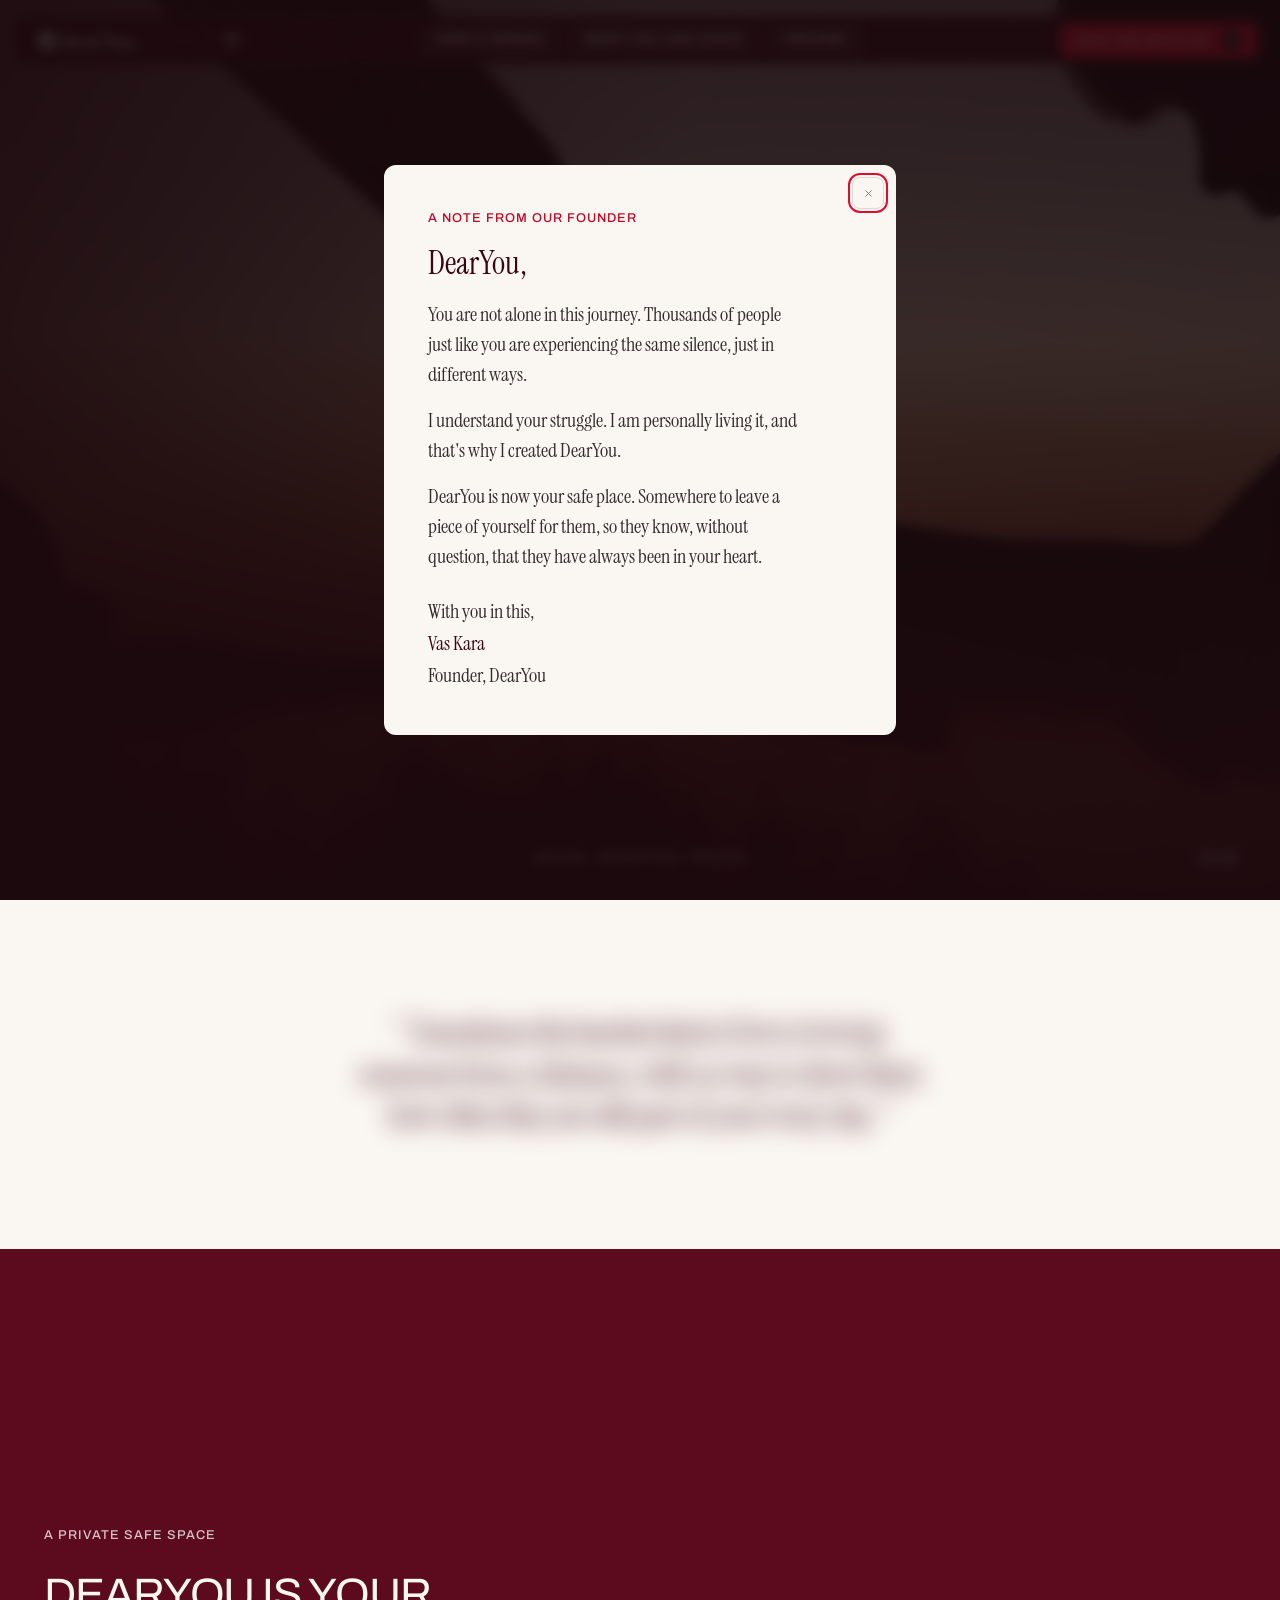
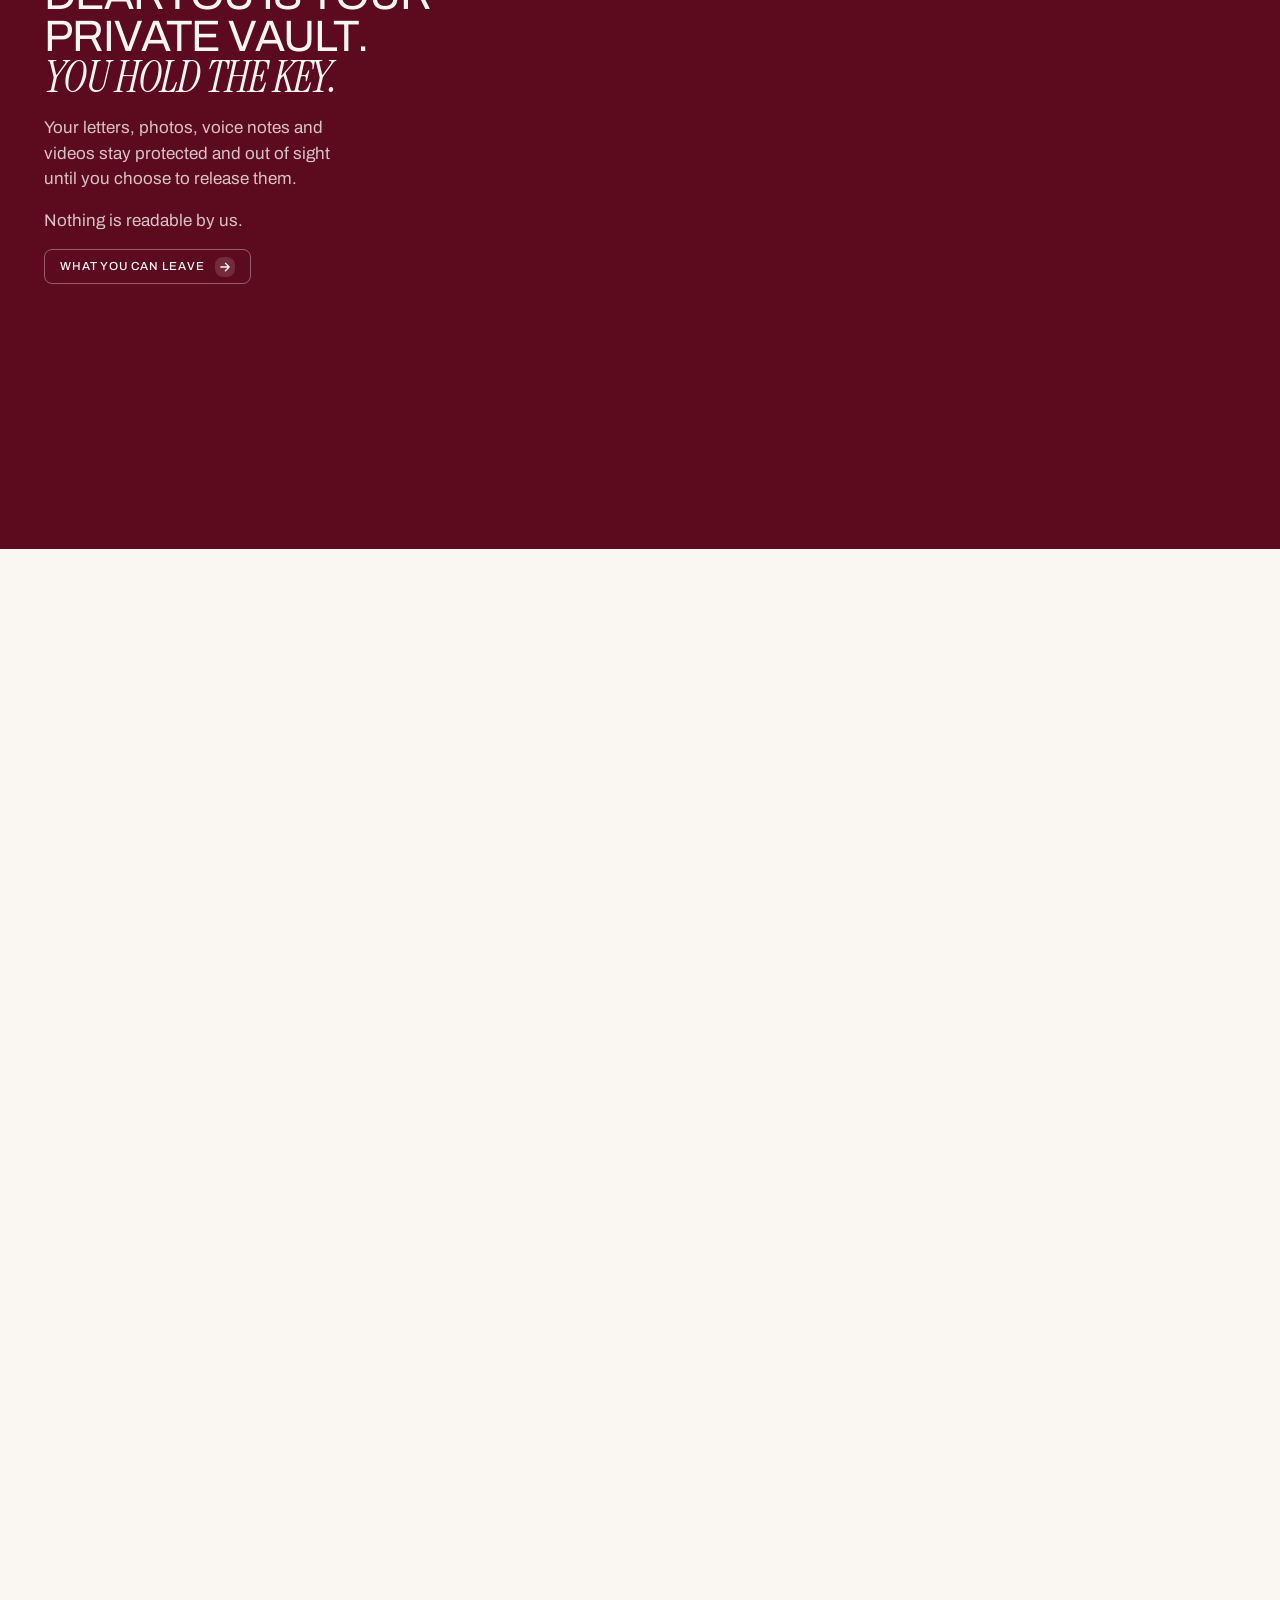
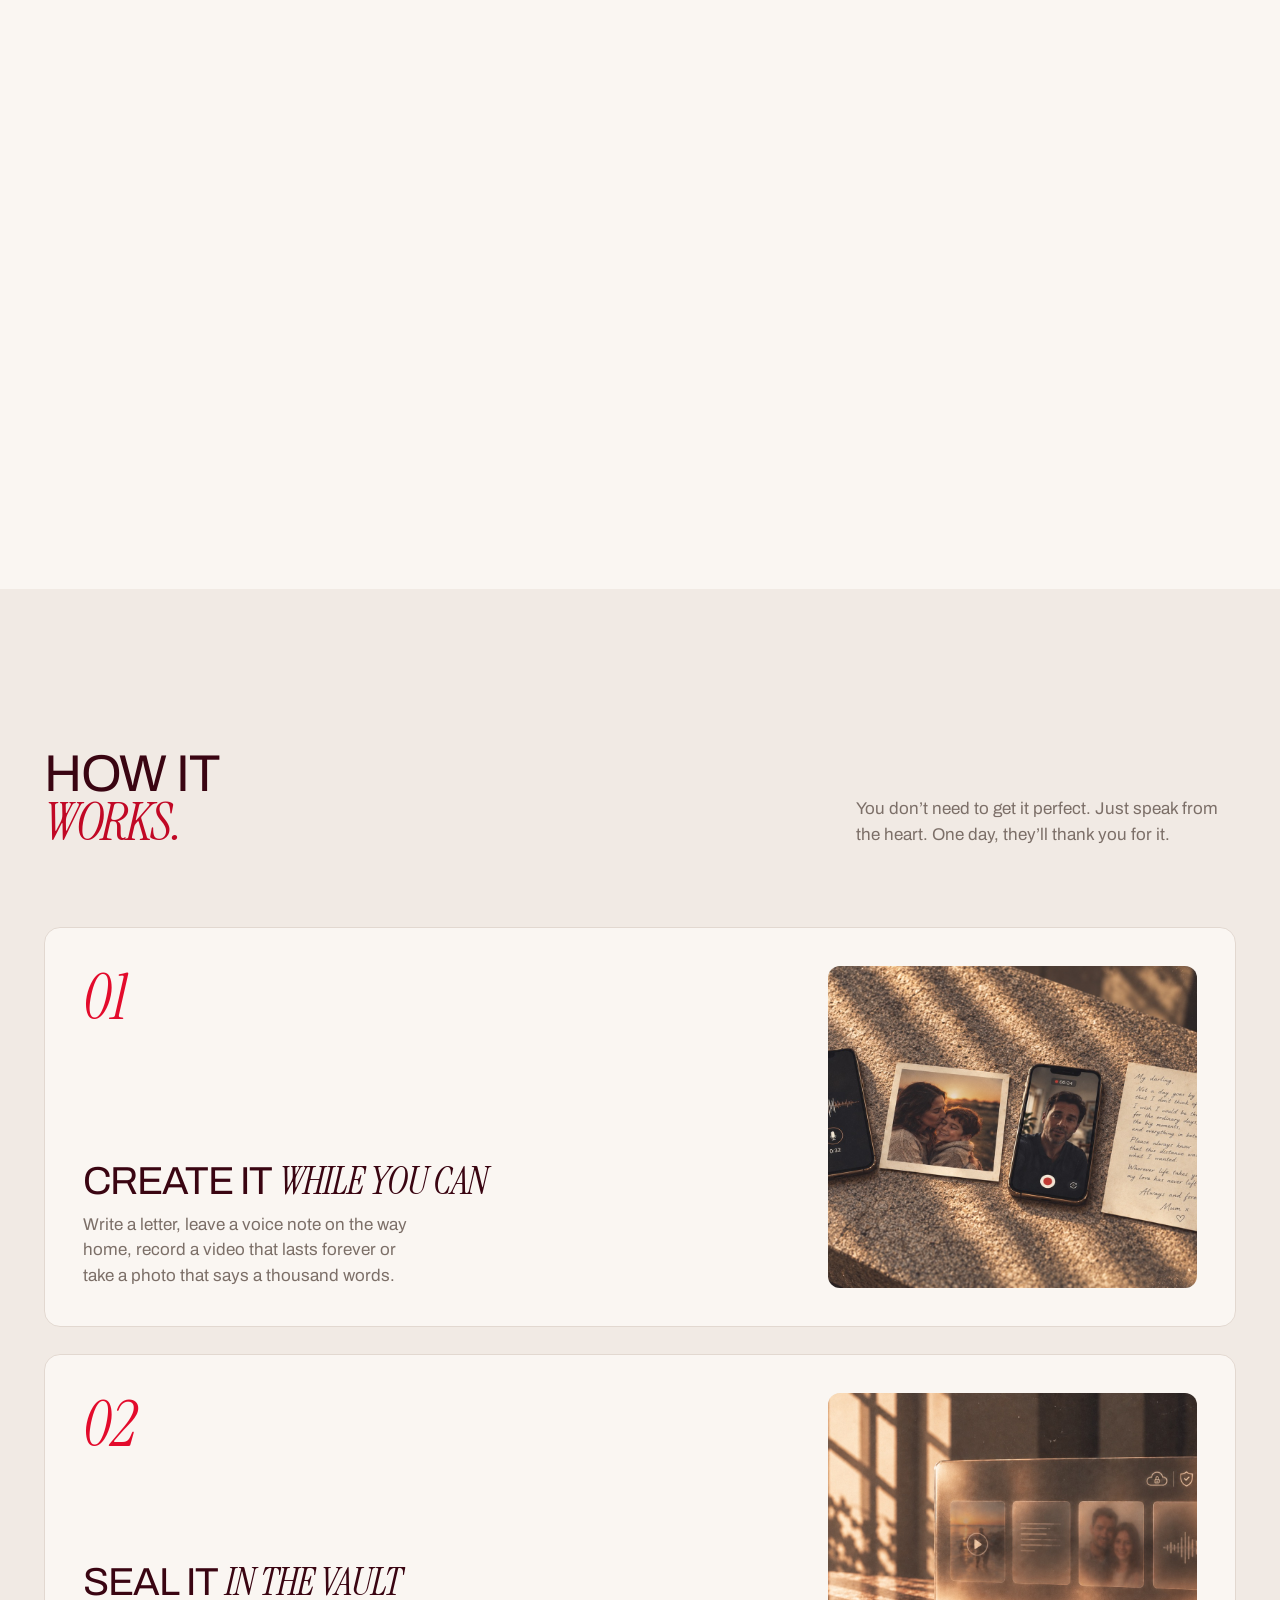
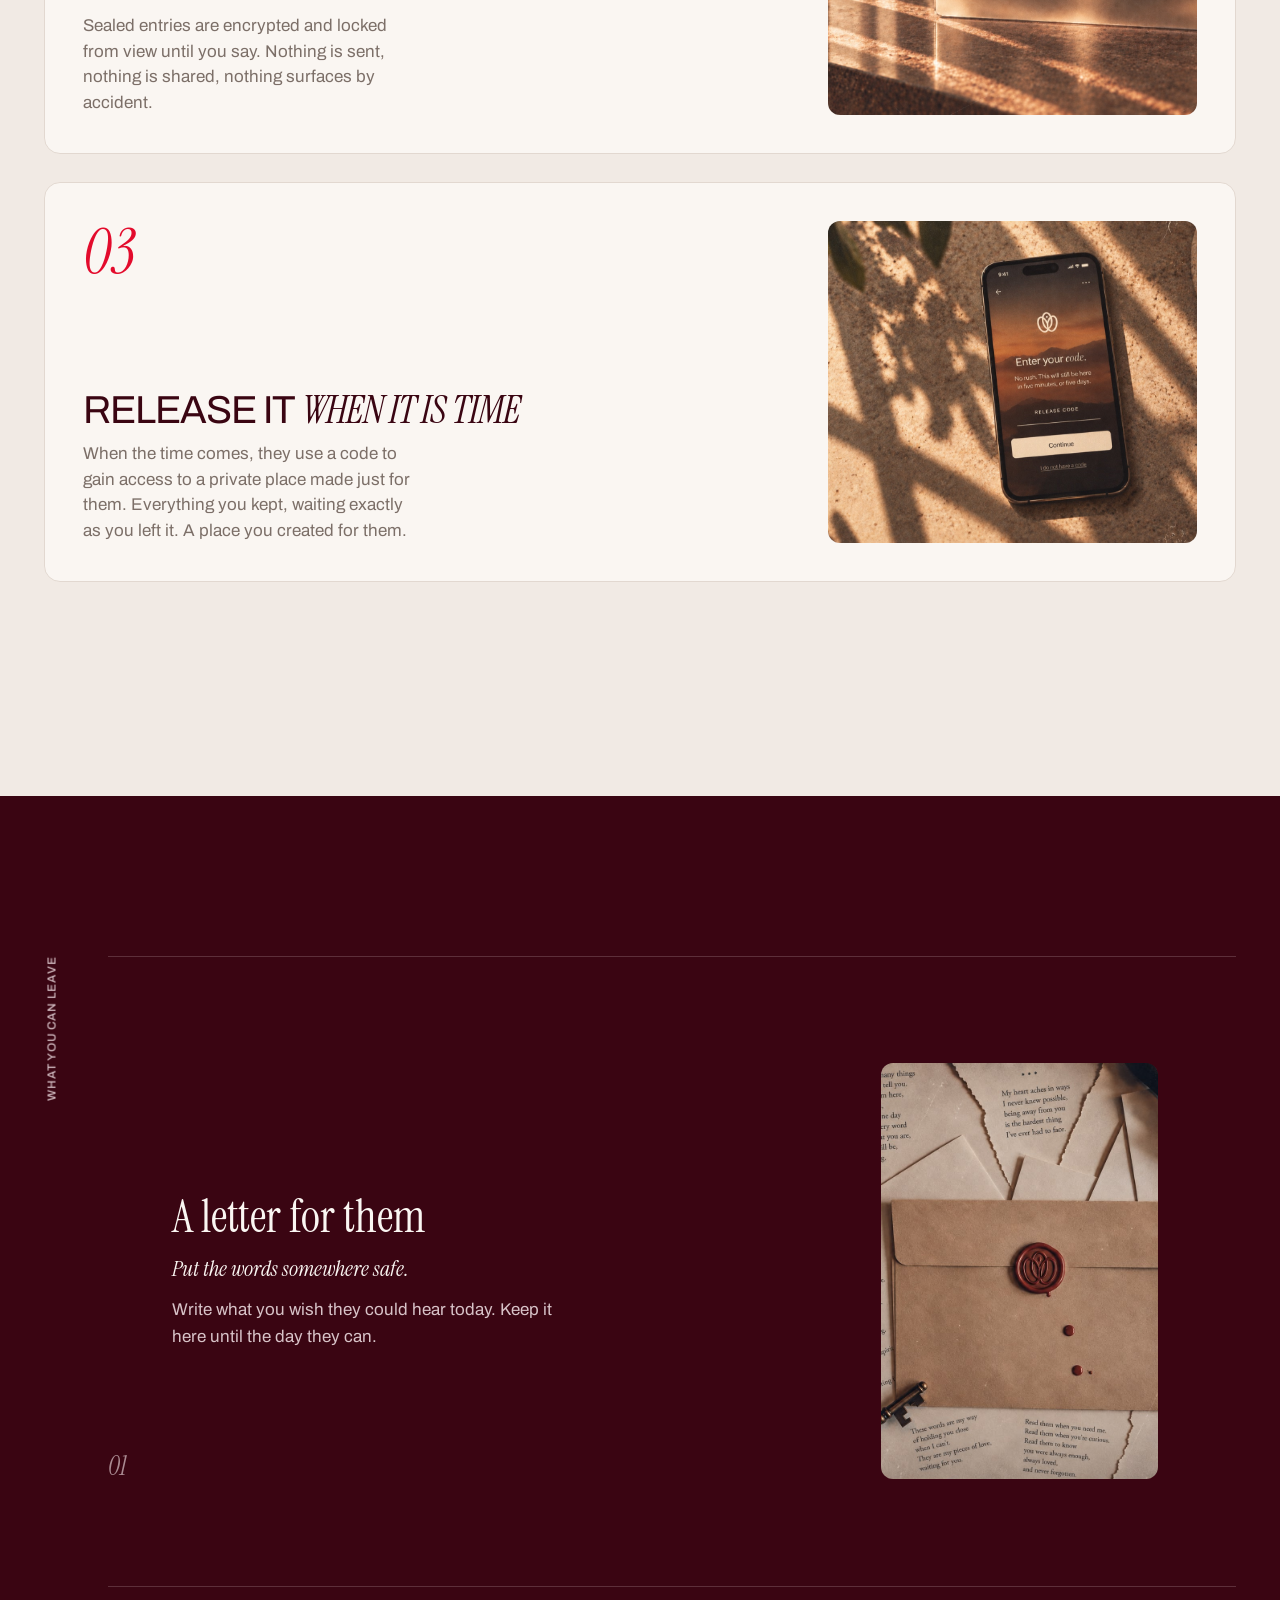
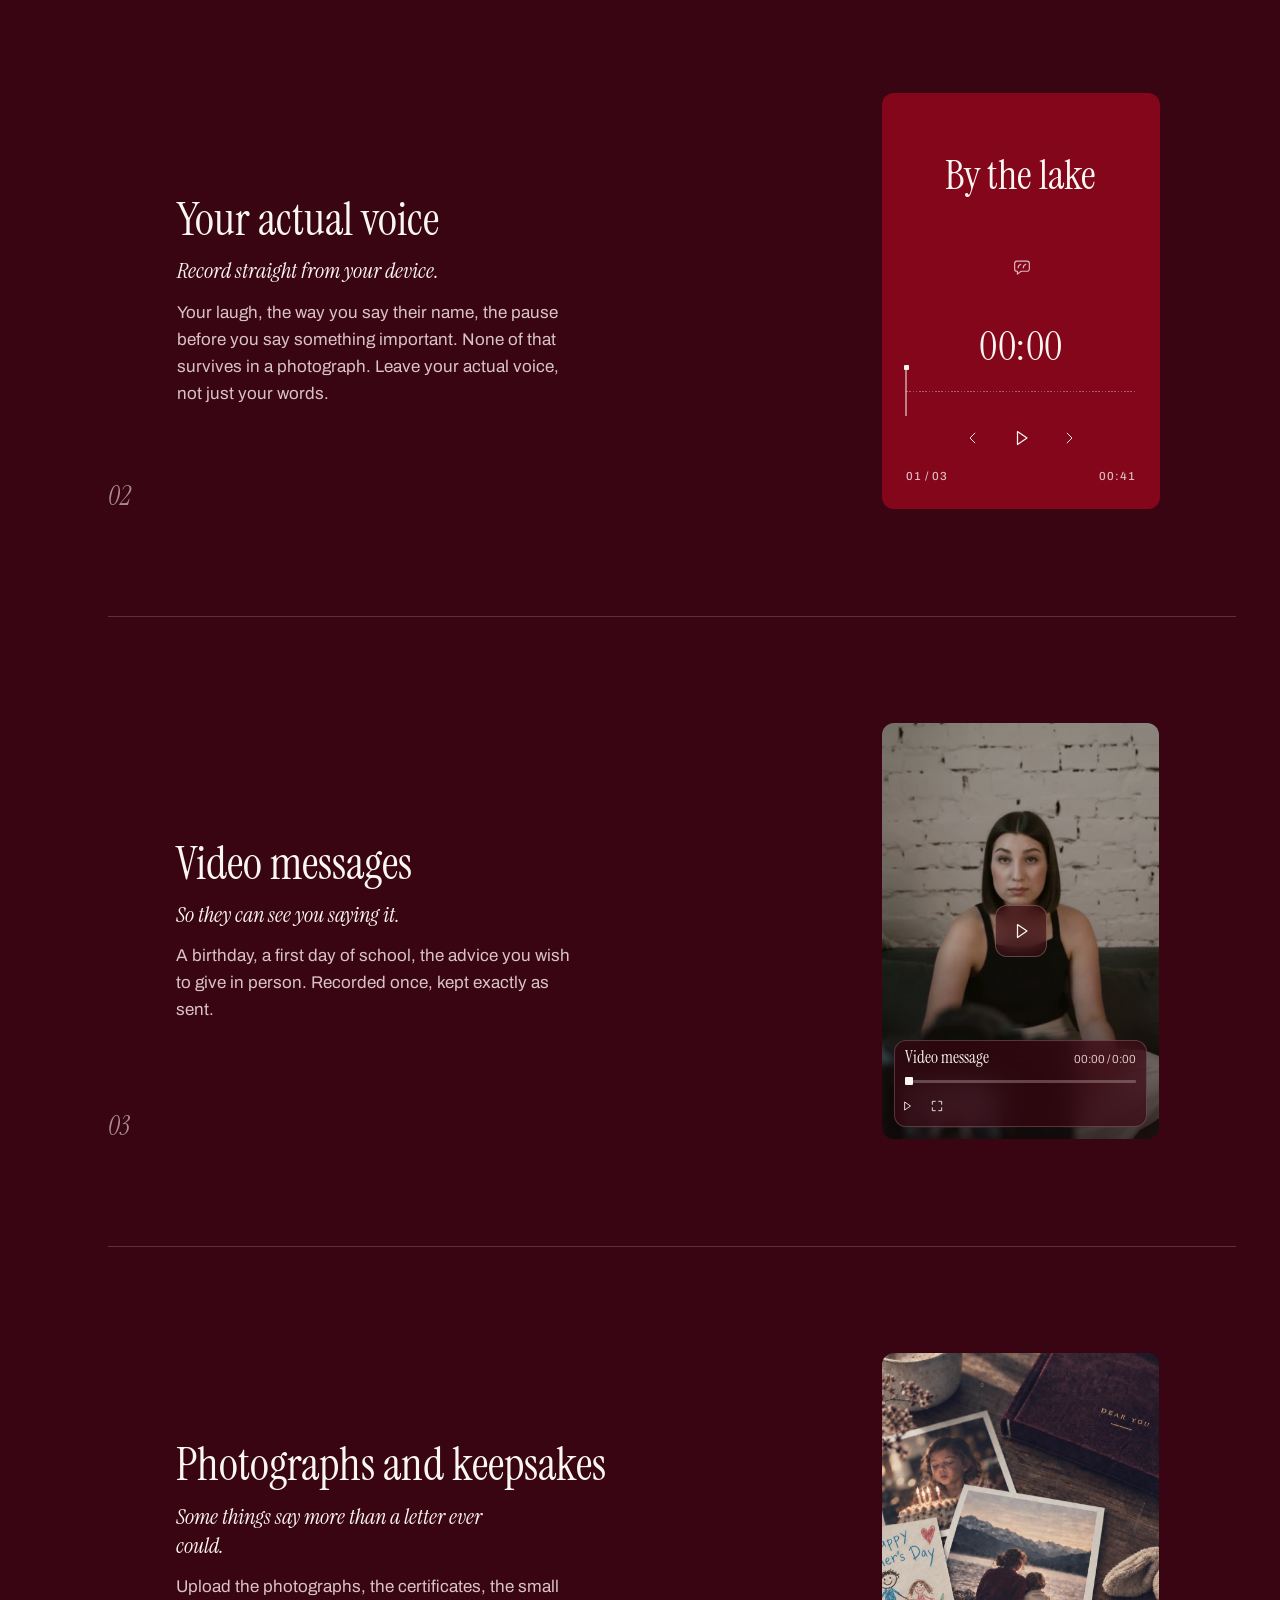
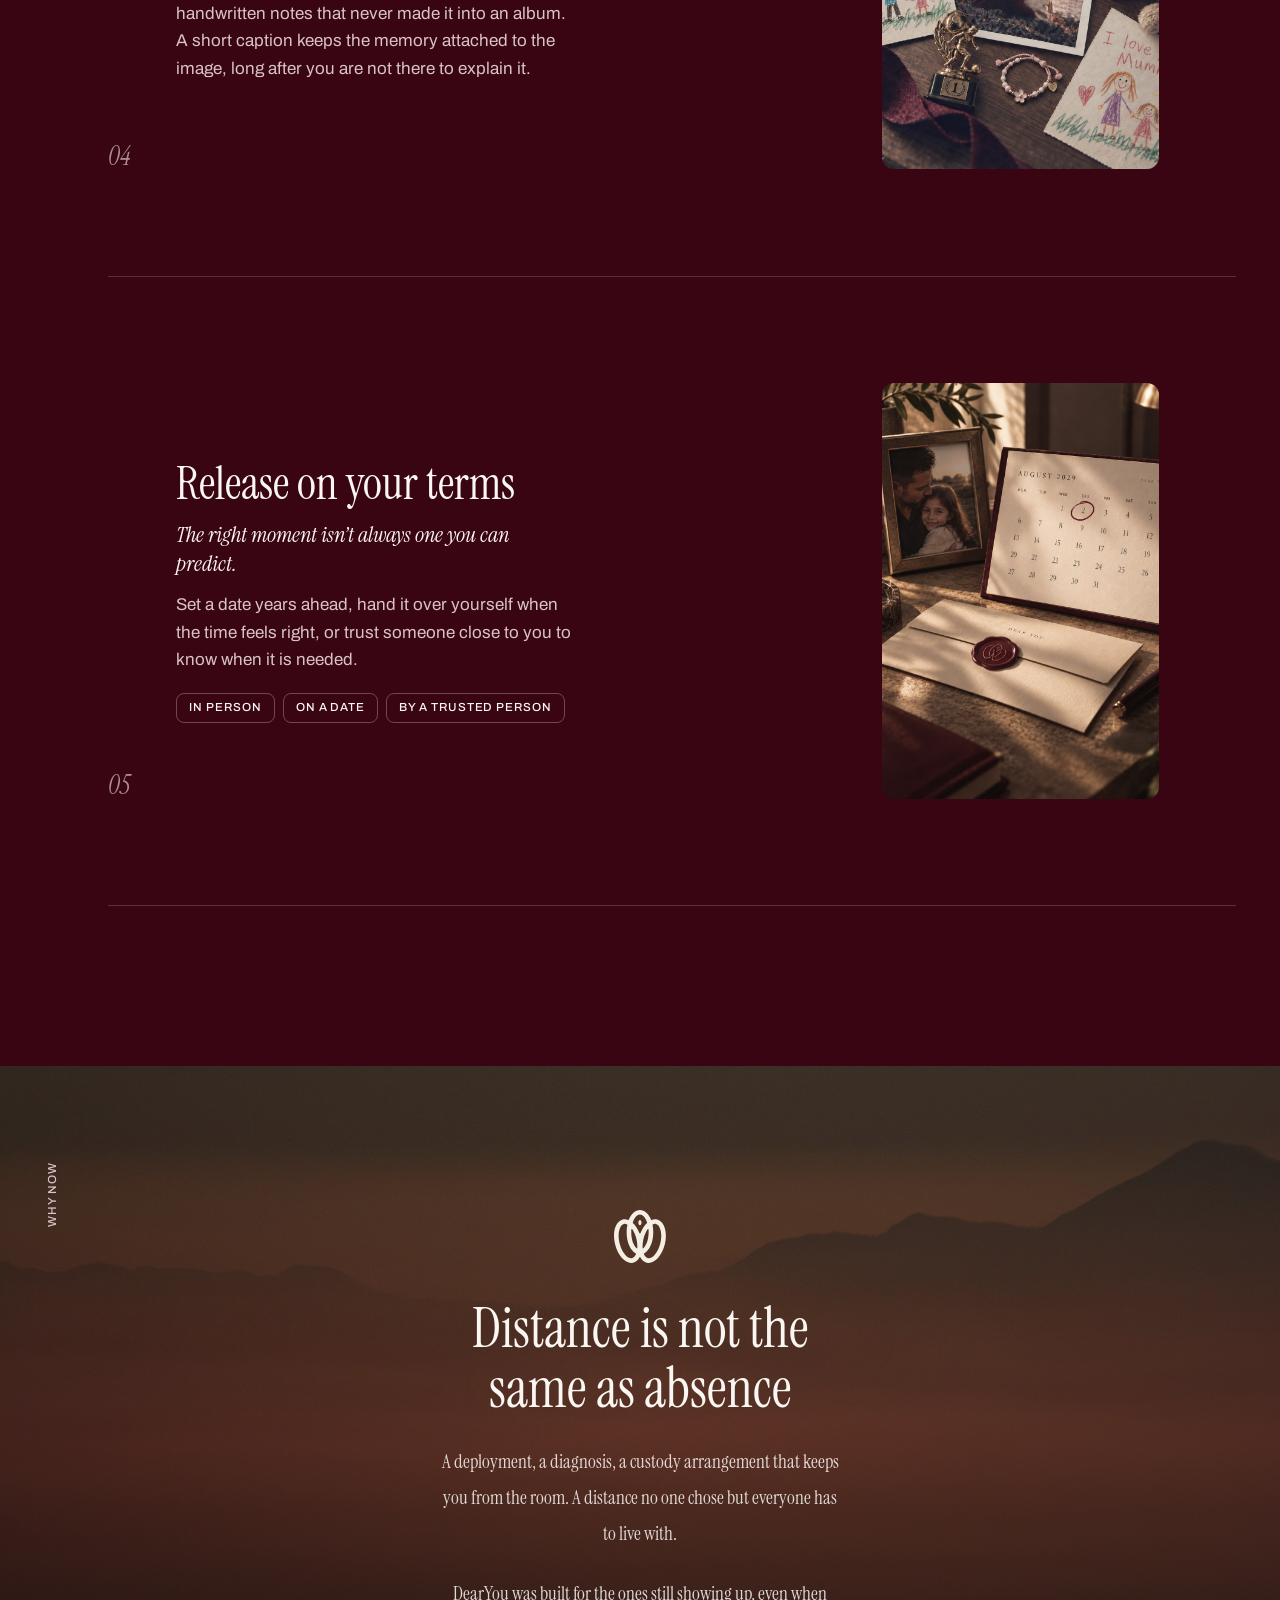
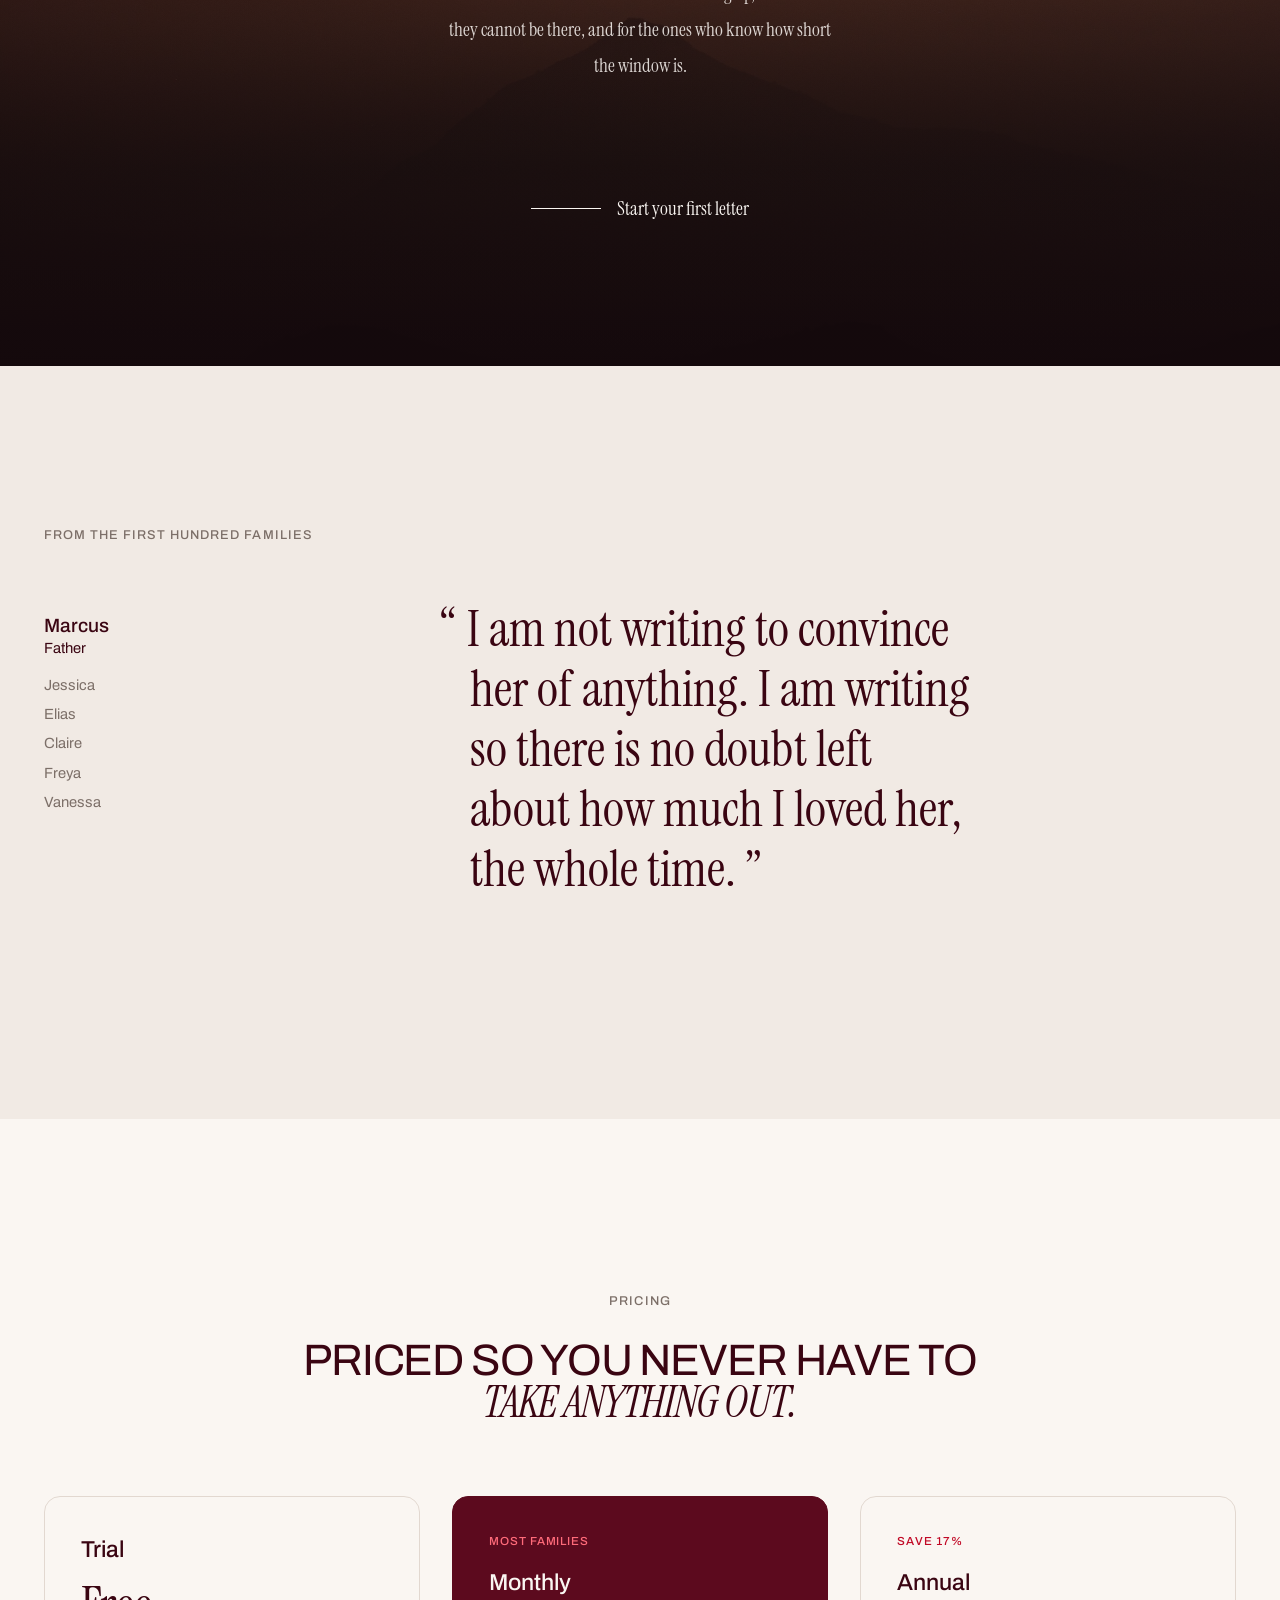
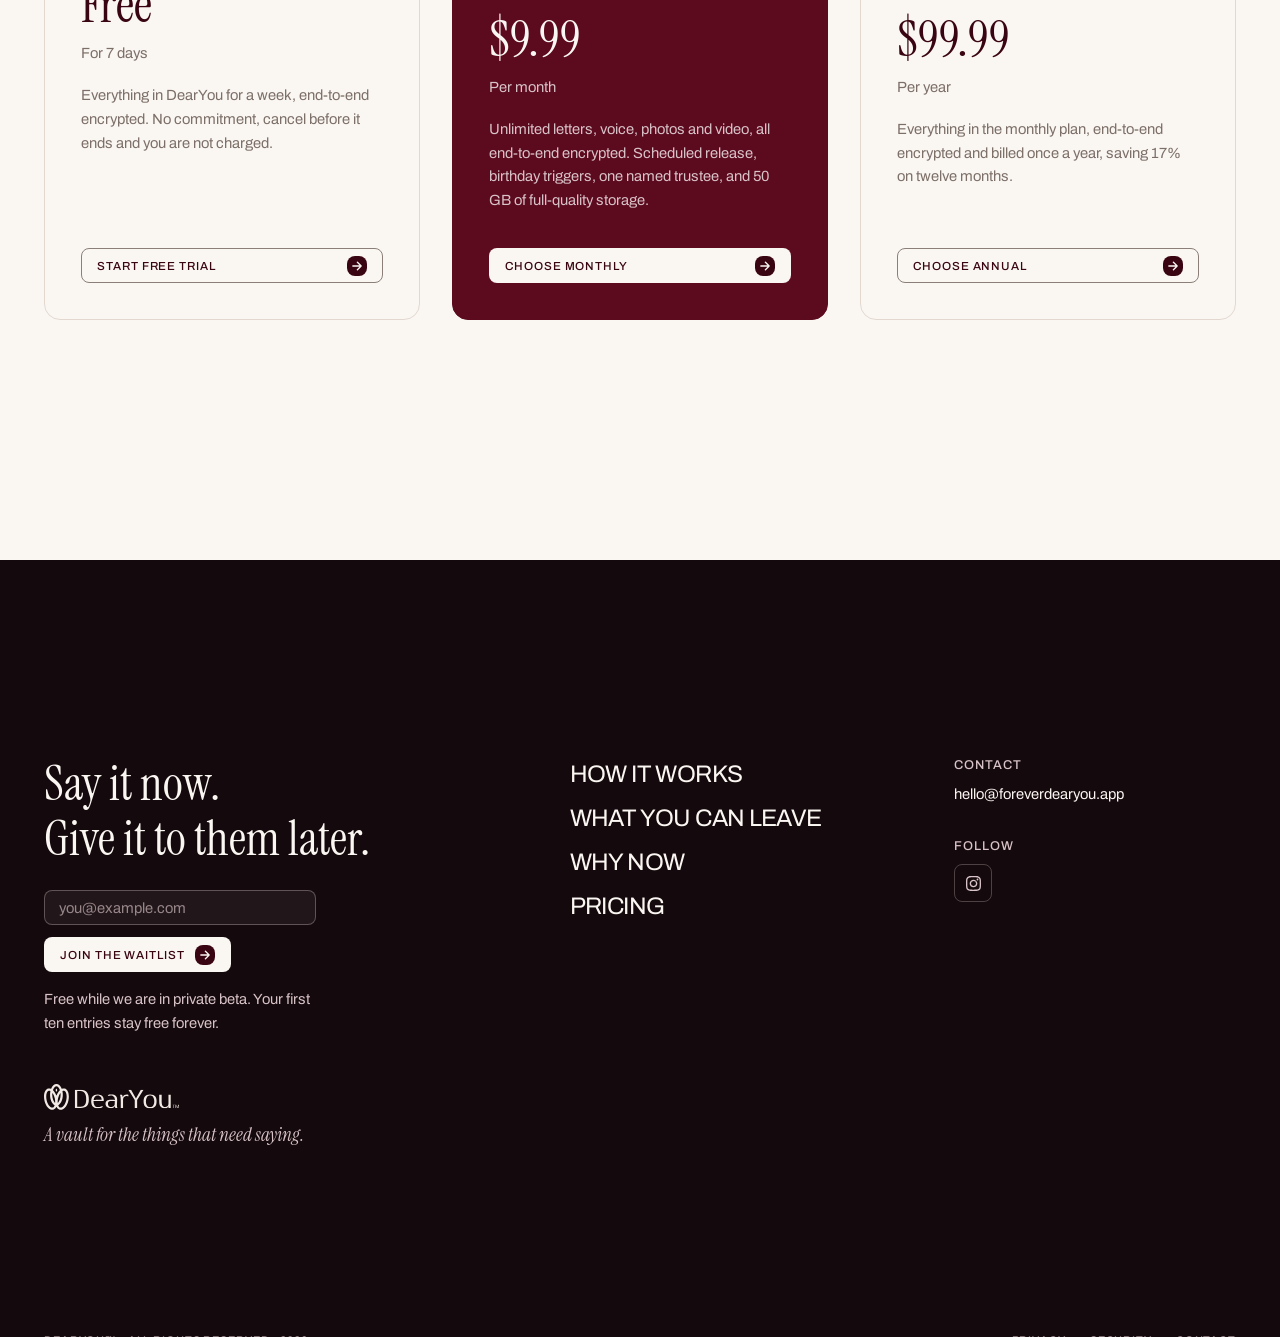
==== commit 14b7ba7a: "Remove em-dashes from visible copy Replace the em-dashes in the Annual plan description and the voic" ====
--- a/index.html
+++ b/index.html
@@ -3275,7 +3275,7 @@
         <p class="tier__terms">Per year</p>
         <p class="tier__desc">
           Everything in the monthly plan, end-to-end encrypted and billed once a
-          year &mdash; a 17% saving on twelve months.
+          year, saving 17% on twelve months.
         </p>
         <button class="ctl ctl--outline" type="button" data-wld-open>
           <span class="ctl__label">Choose annual</span>
@@ -3759,7 +3759,7 @@
         {t: 0,  line: 'I drove past the lake near our old house today…'},
         {t: 3,  line: 'and it made me think of you.'},
         {t: 5,  line: 'Do you remember when we used to go down there and feed the ducks?'},
-        {t: 9,  line: 'You’d hold the bread out in your little hands, then pull it away at the last second— sure they were going to bite your fingers.'},
+        {t: 9,  line: 'You’d hold the bread out in your little hands, then pull it away at the last second, sure they were going to bite your fingers.'},
         {t: 18, line: 'I can still hear you laughing.'},
         {t: 20, line: 'There was that one duck that kept chasing you because you wouldn’t give him the rest of the bread.'},
         {t: 26, line: 'You were laughing so hard you could barely run.'},
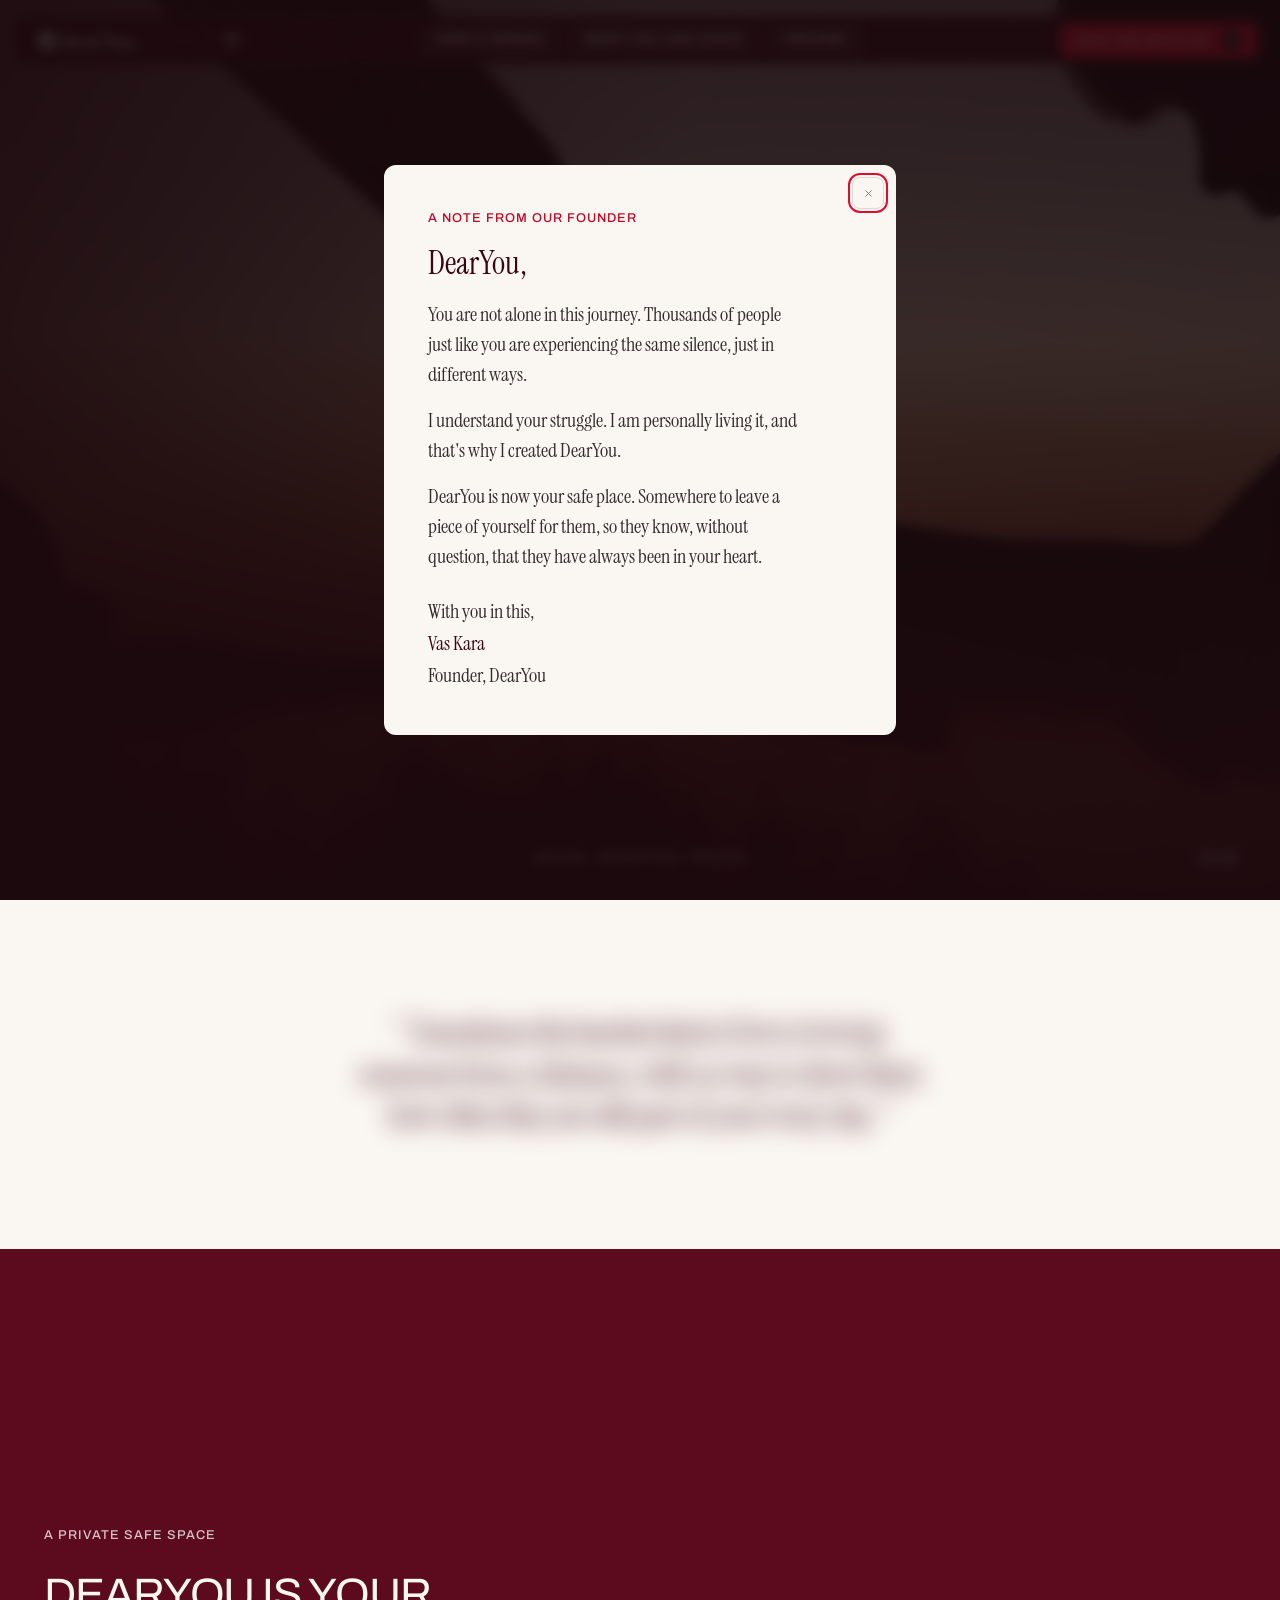
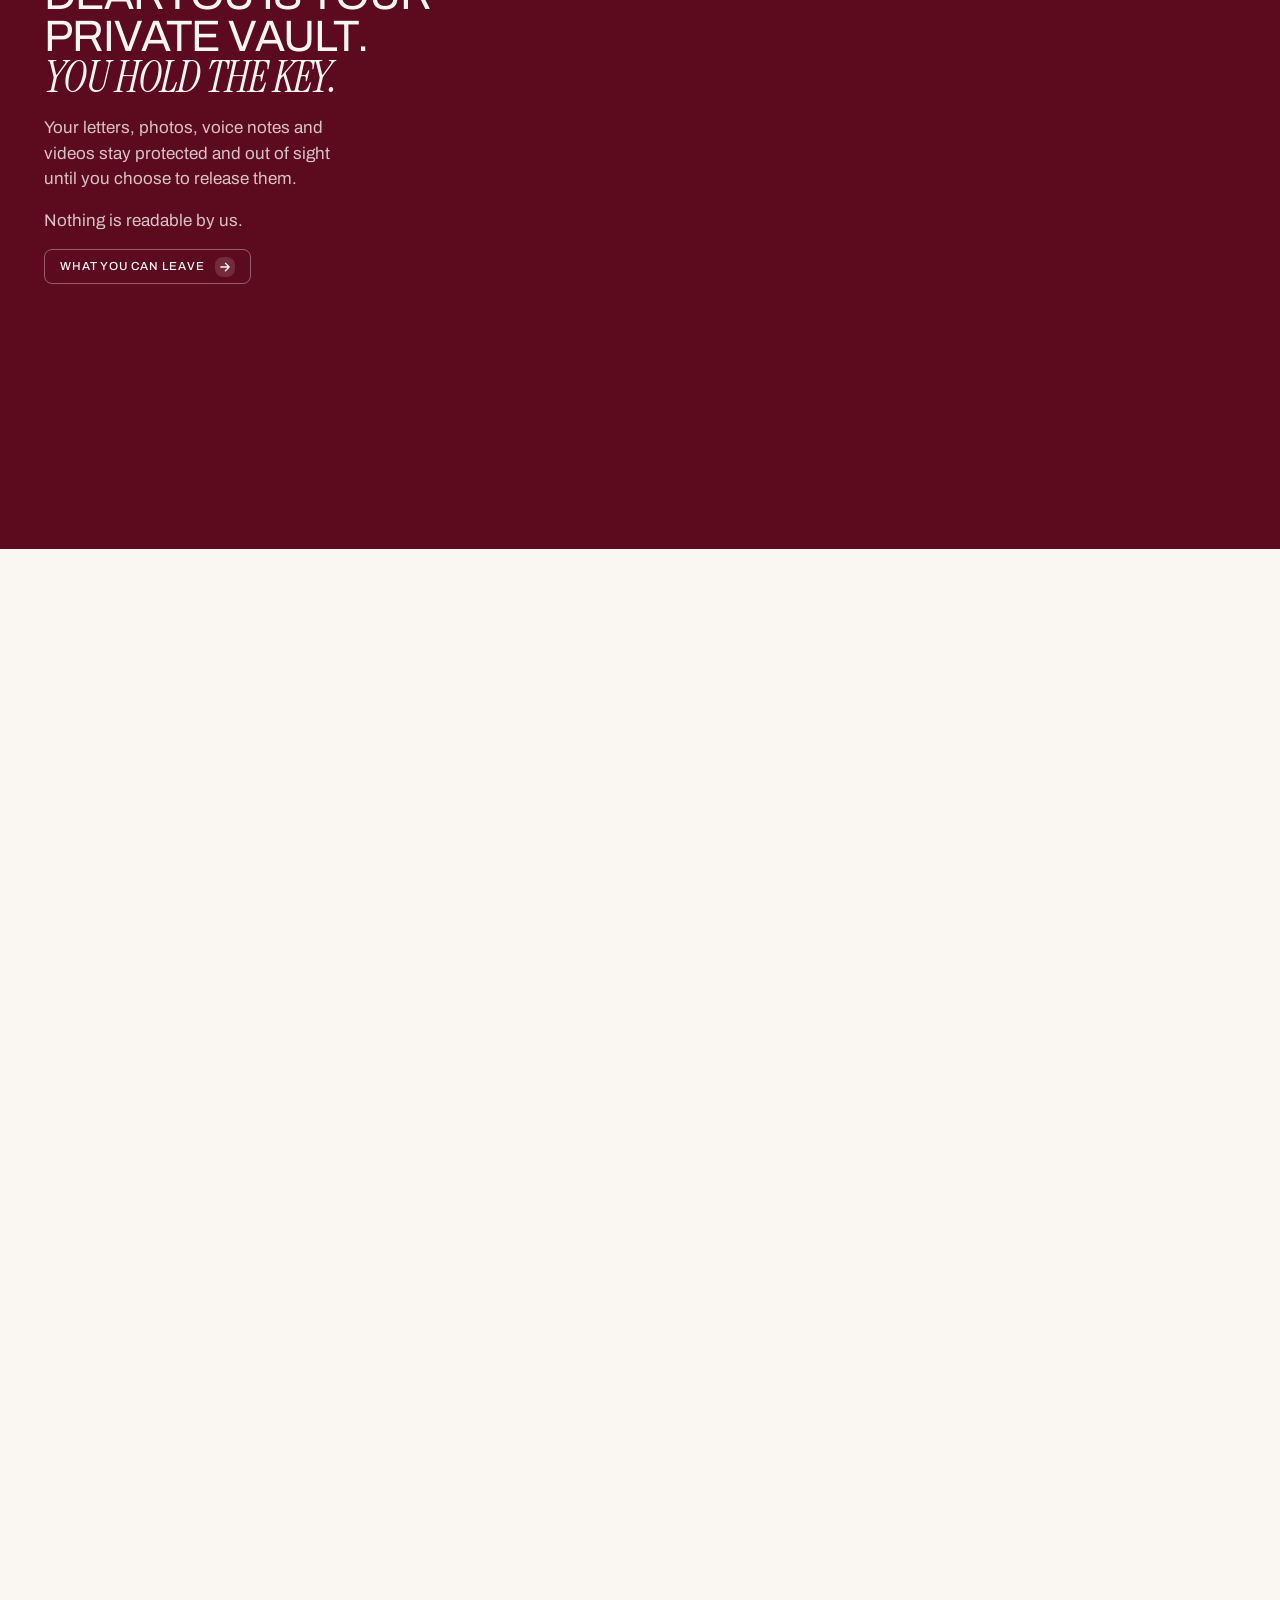
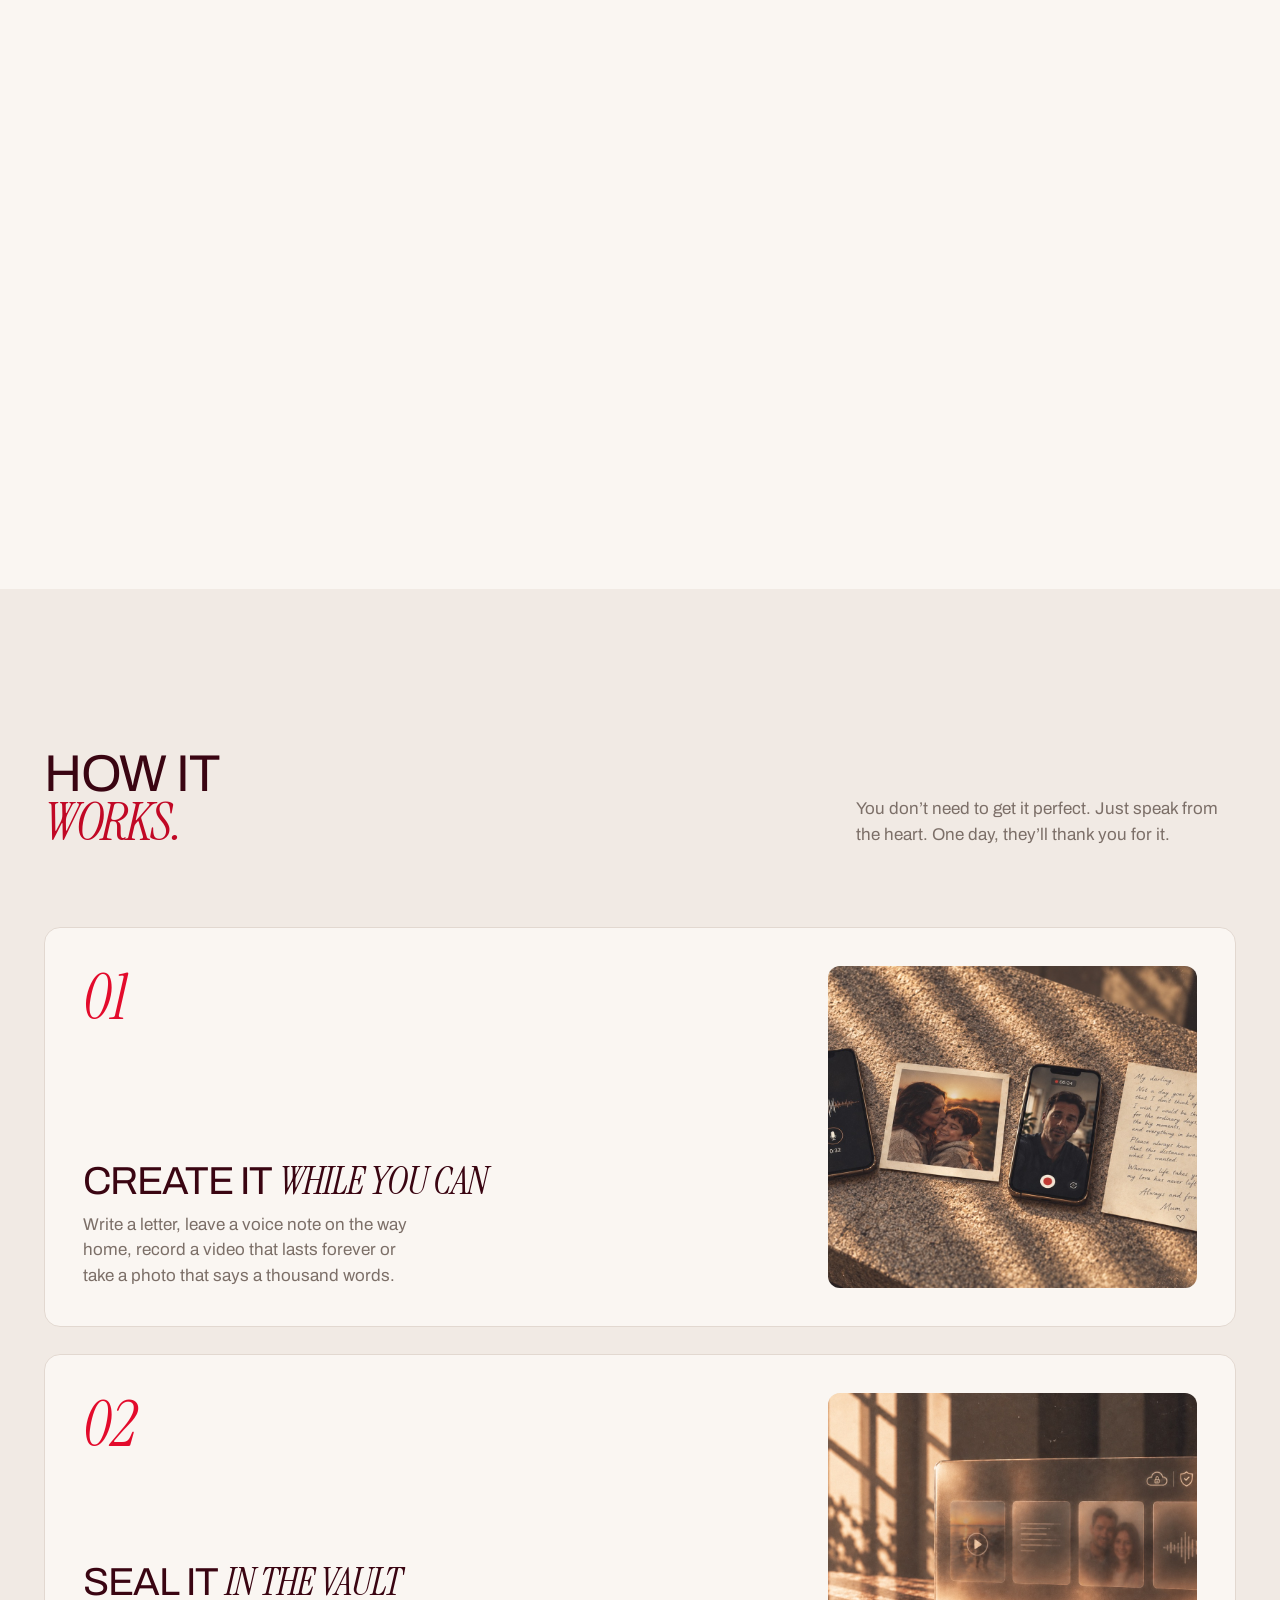
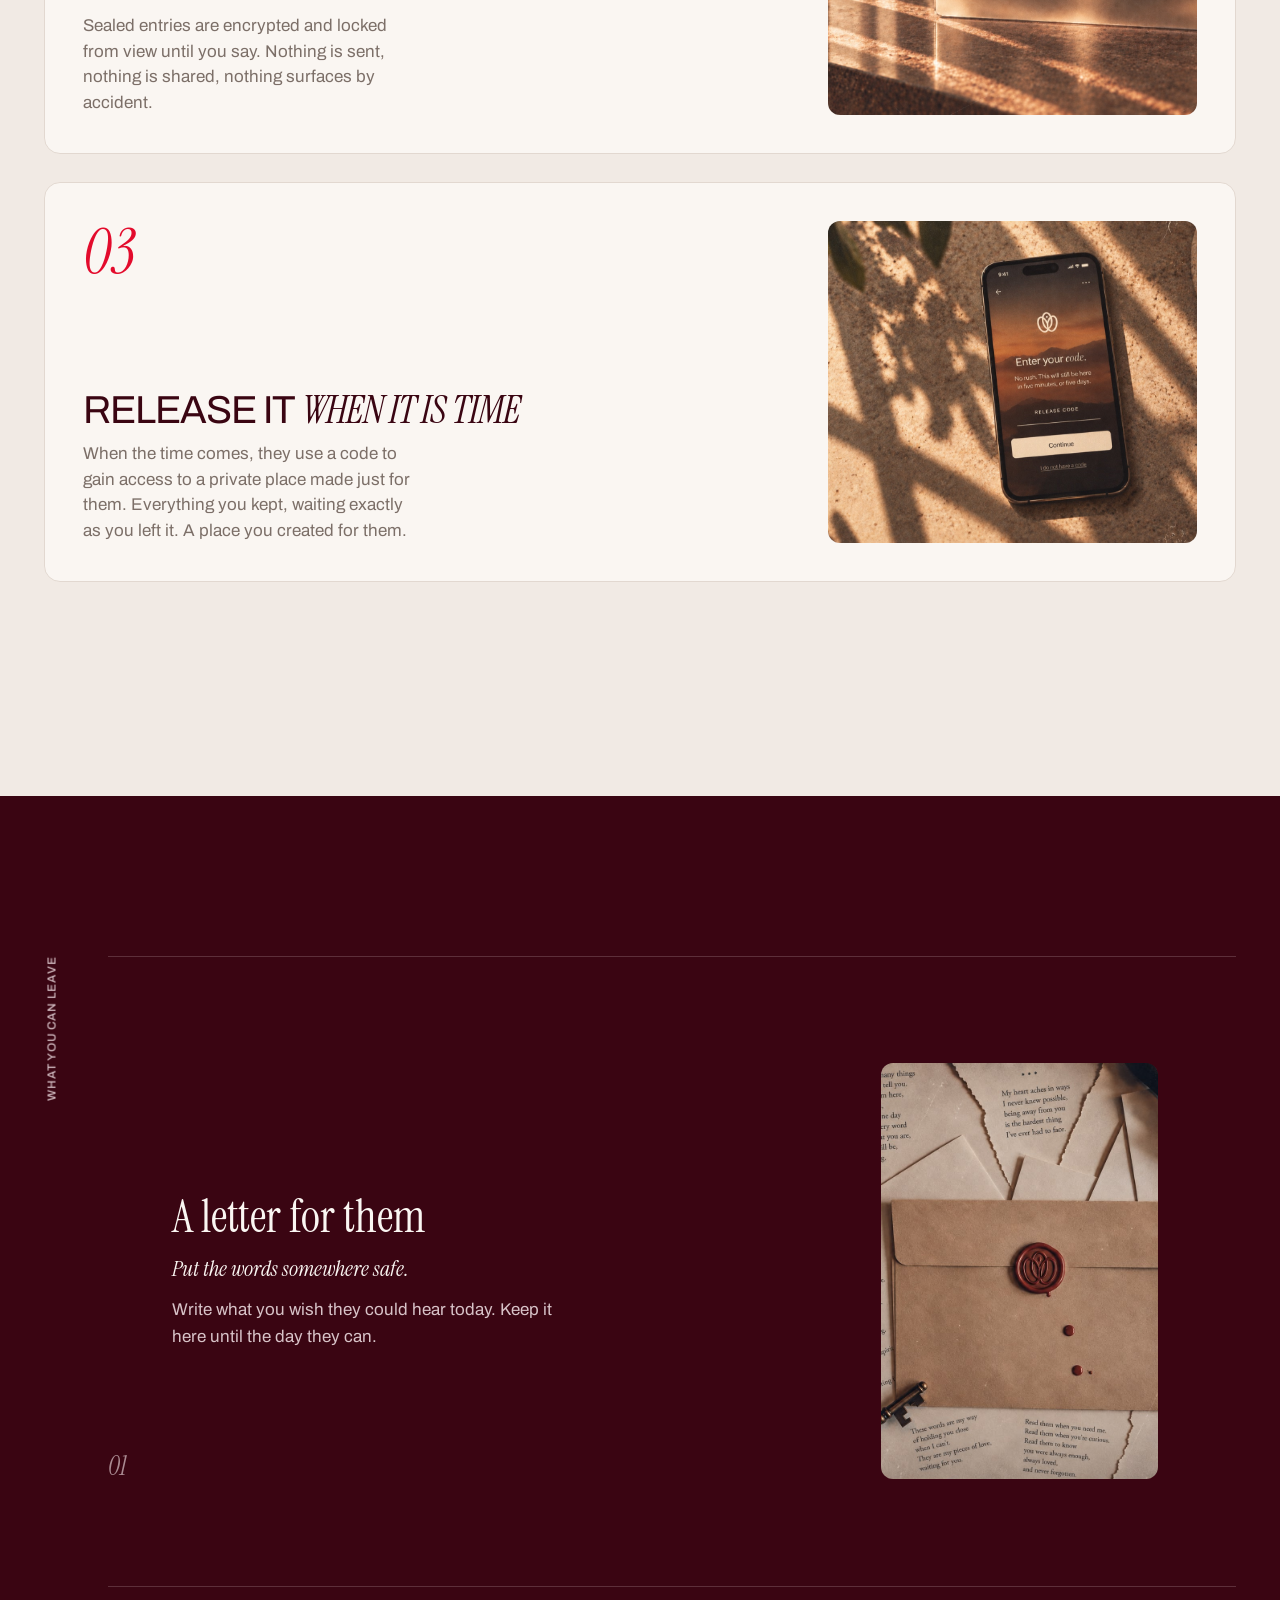
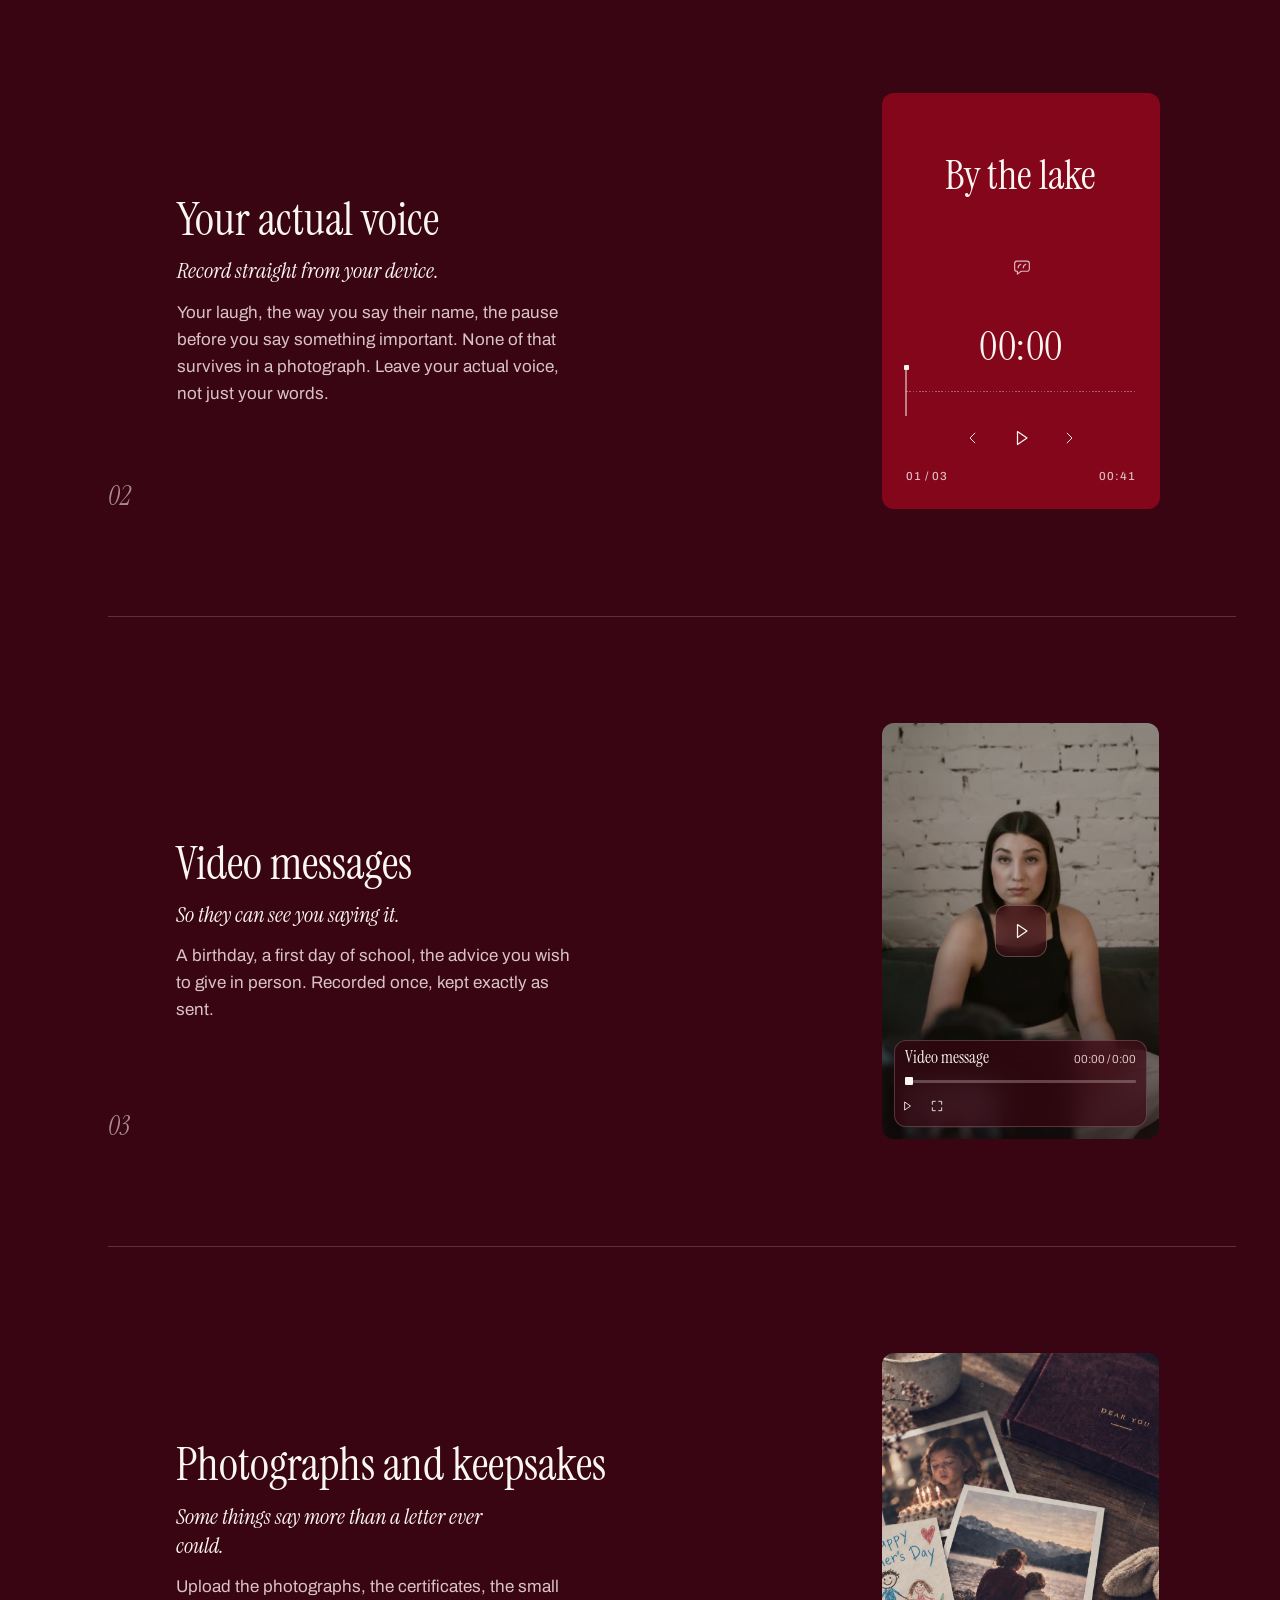
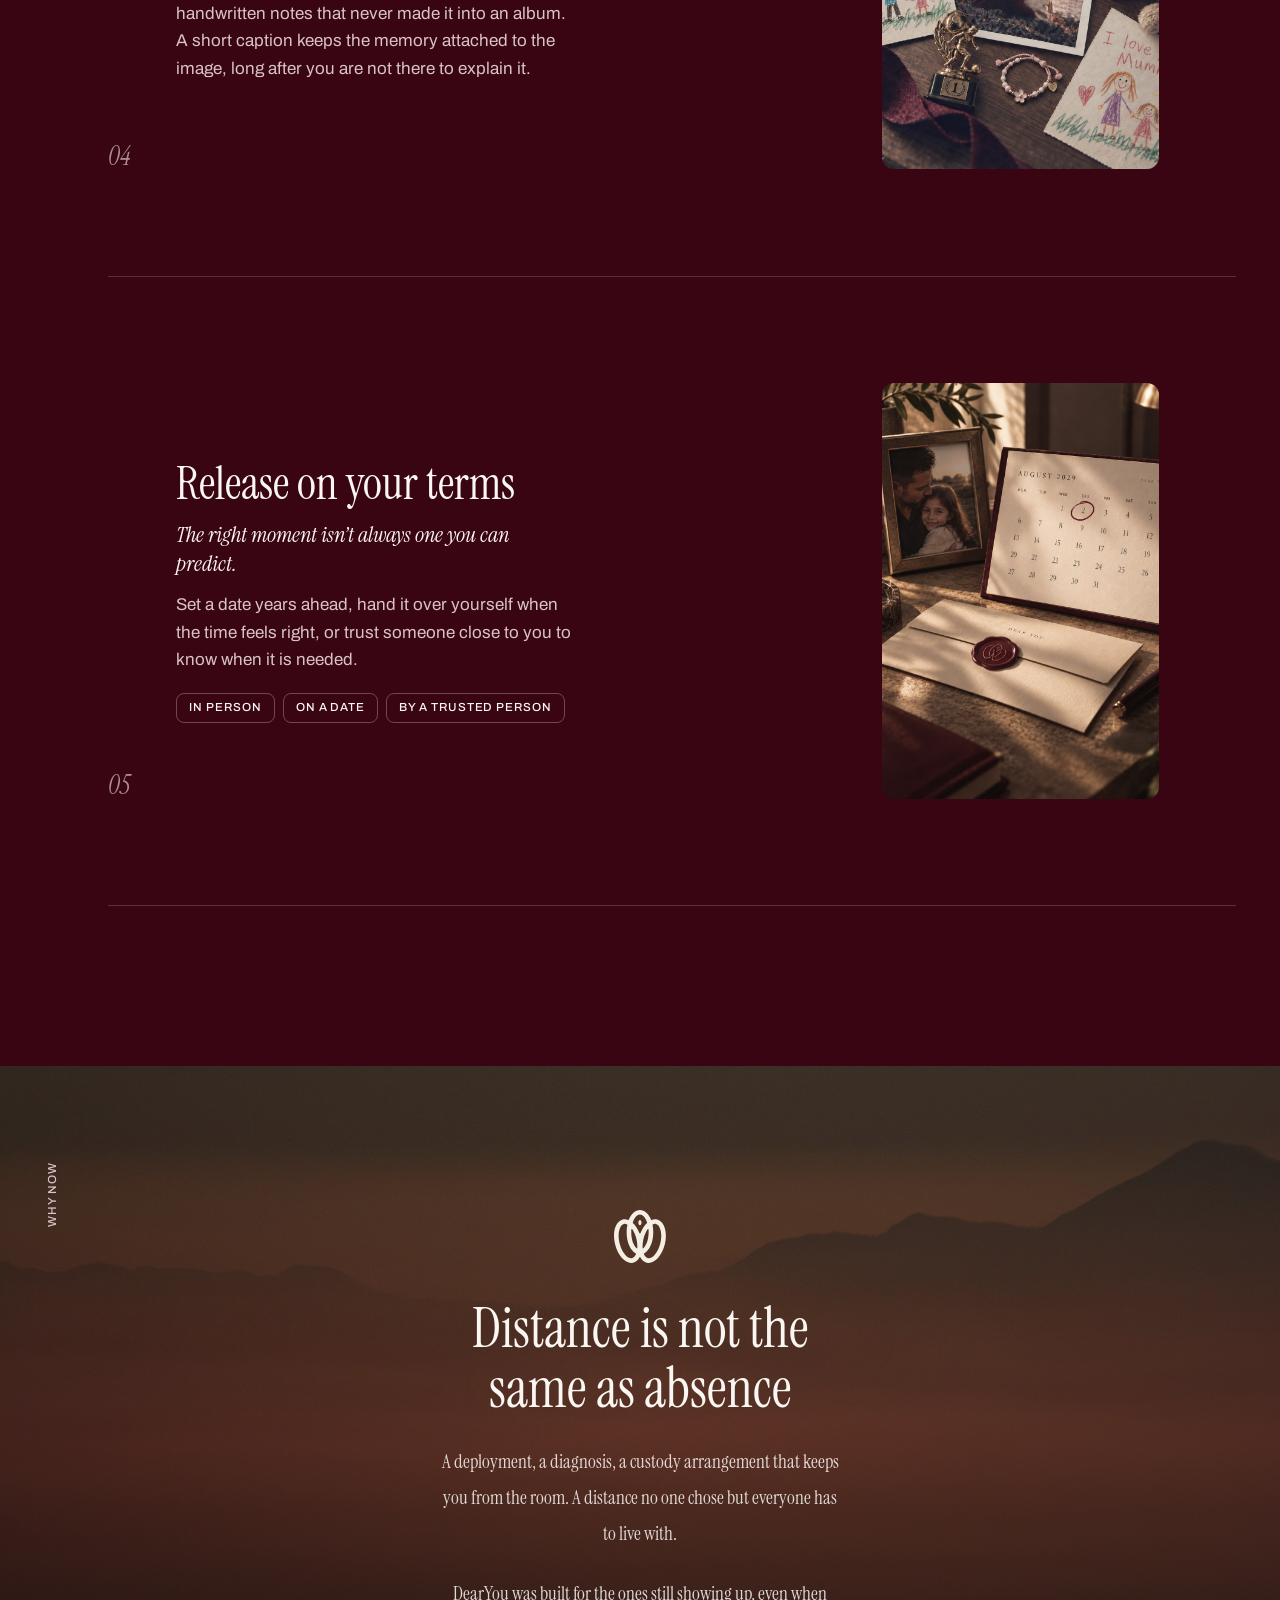
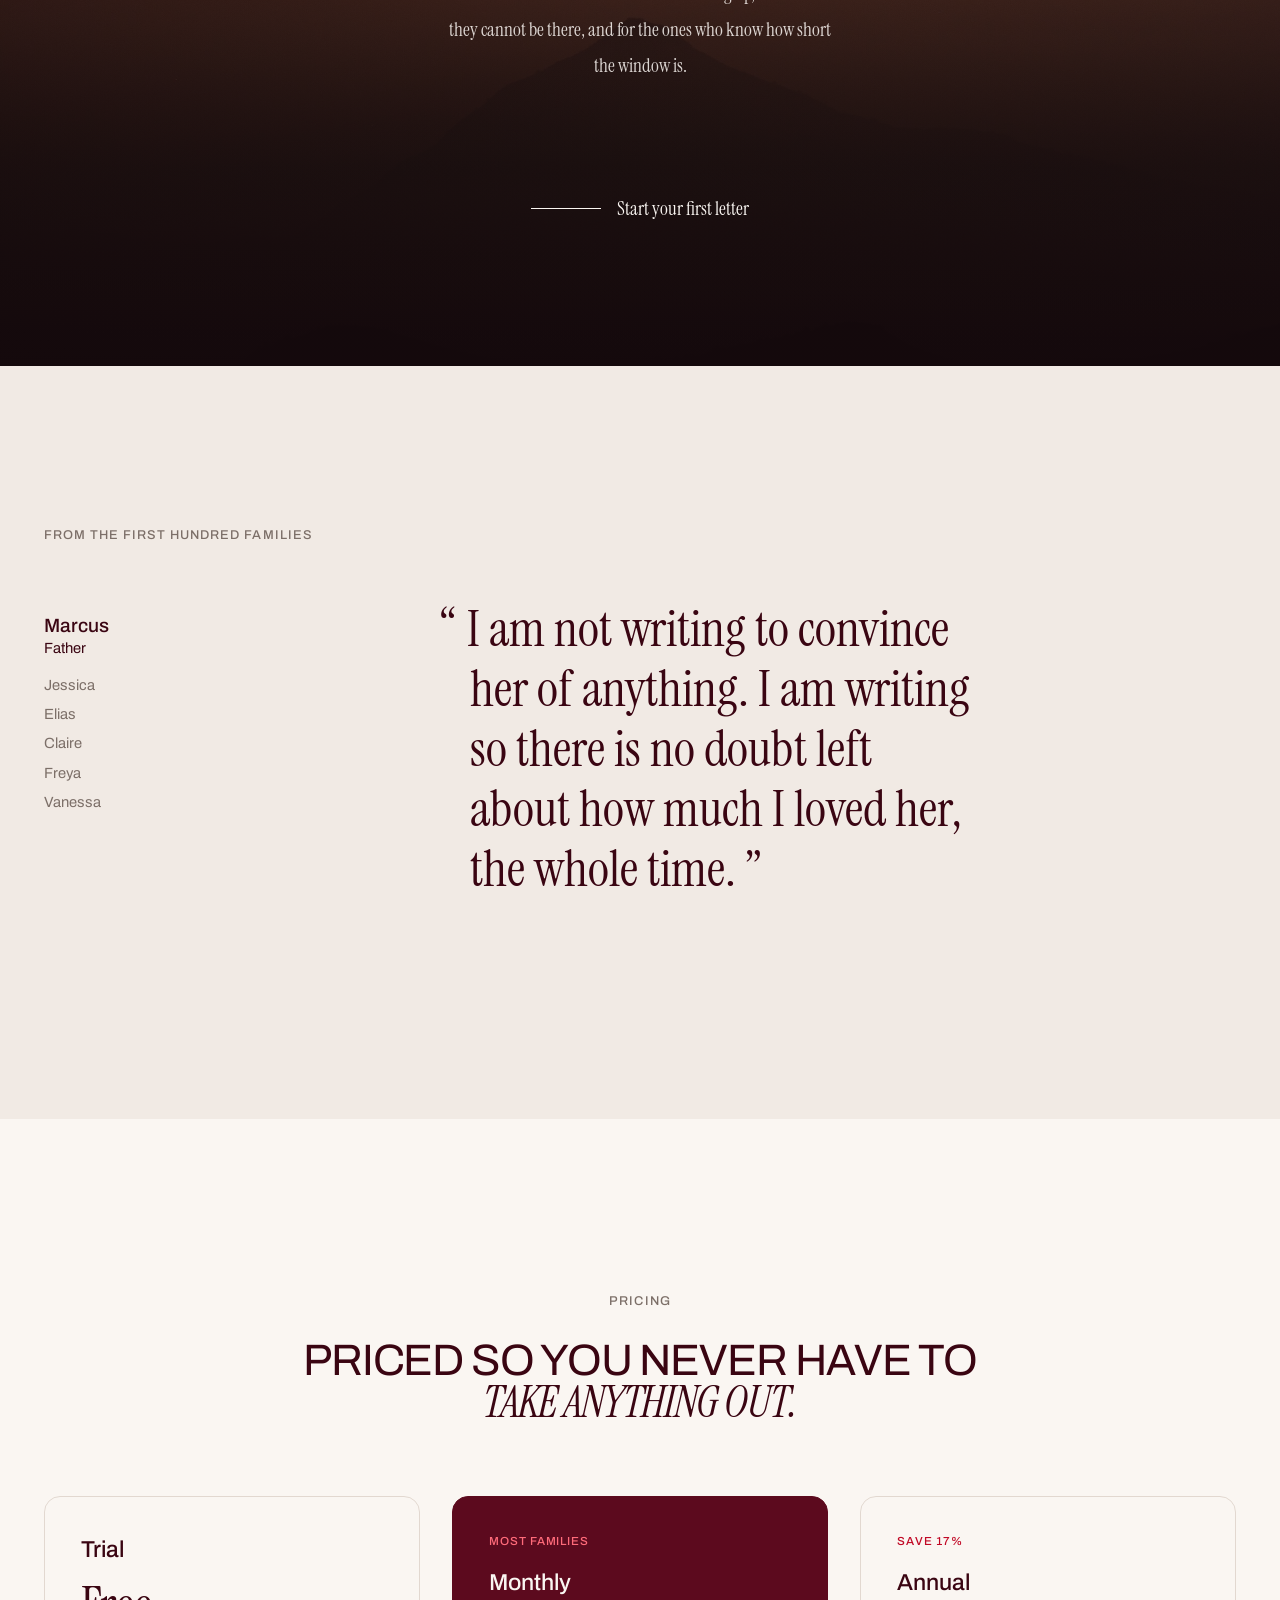
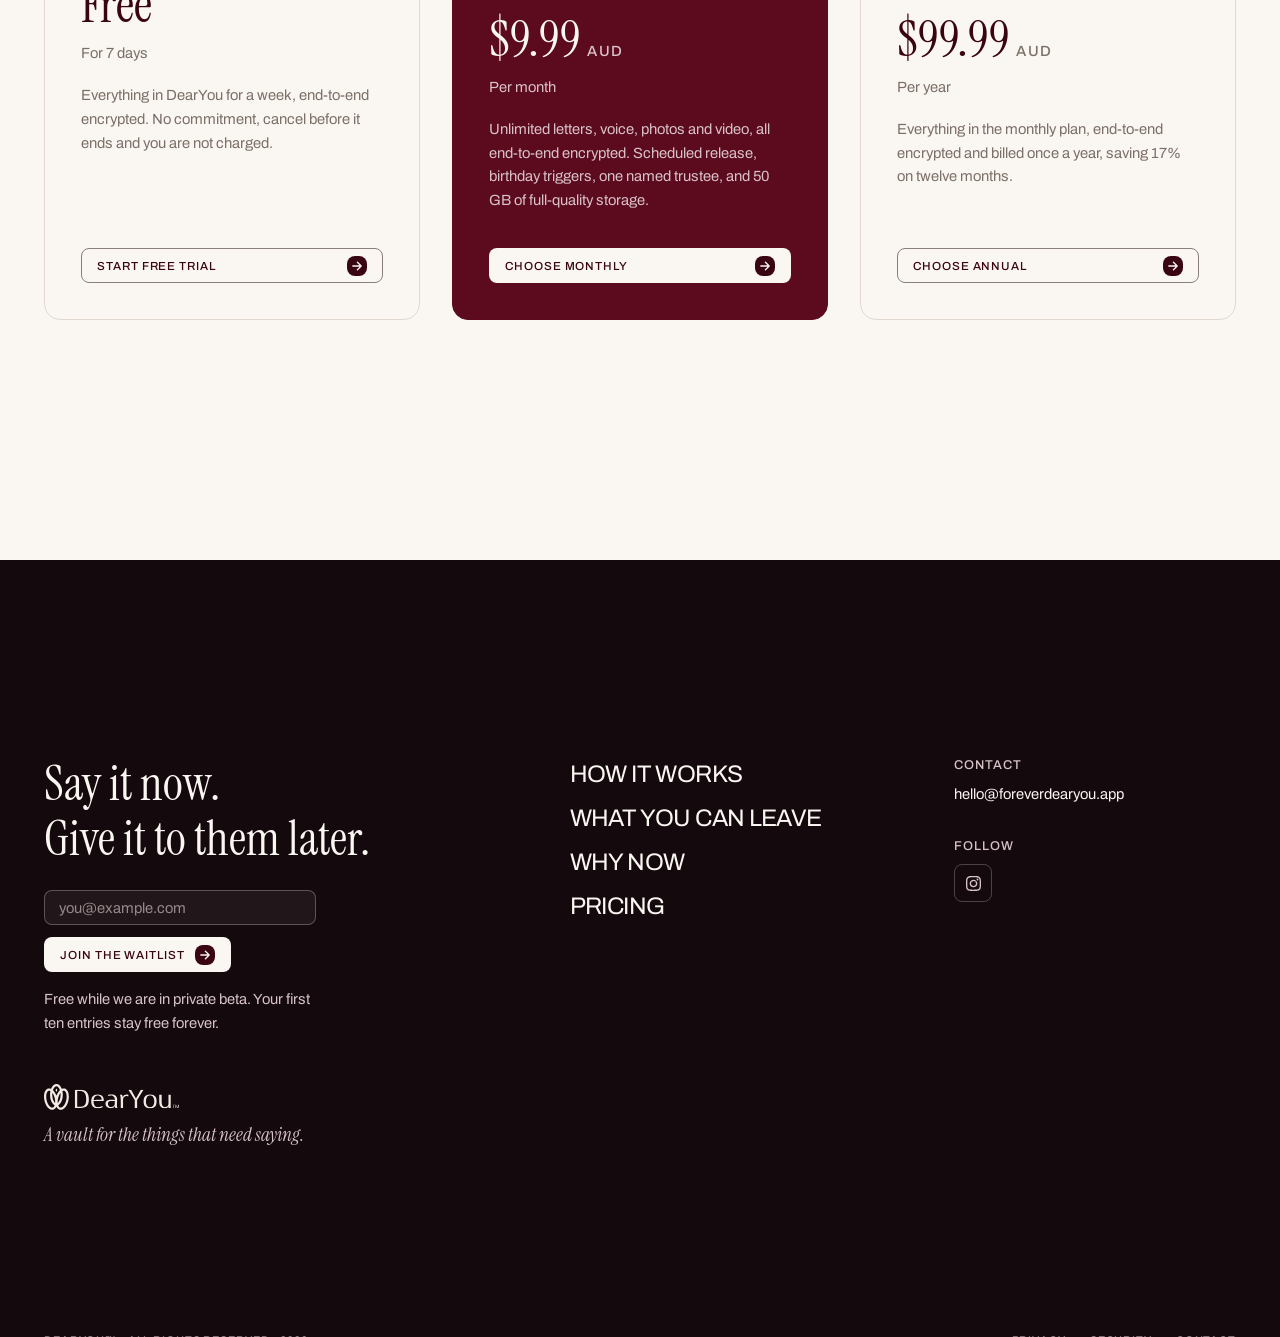
==== commit e124d2d0: "Show prices in AUD Add a small AUD suffix beside the Monthly and Annual amounts; Trial stays "Free"." ====
--- a/index.html
+++ b/index.html
@@ -1834,6 +1834,14 @@
   color:var(--swatch-wine-900); font-variant-numeric:tabular-nums;
 }
 .tier--featured .tier__amount{color:var(--swatch-paper);}
+/* Currency suffix beside the amount — small and quiet, so the figure still
+   leads and the AUD just qualifies it. */
+.tier__cur{
+  margin-left:0.4rem; font-size:var(--size-small); font-weight:var(--weight-medium);
+  letter-spacing:var(--tracking-label); text-transform:uppercase;
+  color:var(--swatch-stone-600);
+}
+.tier--featured .tier__cur{color:var(--swatch-clay);}
 .tier__terms{
   margin:0; font-size:var(--size-small); color:var(--swatch-stone-600);
 }
@@ -3252,7 +3260,7 @@
       <article class="tier tier--featured">
         <p class="tier__flag">Most families</p>
         <h3 class="tier__name">Monthly</h3>
-        <p class="tier__price"><span class="tier__amount">$9.99</span></p>
+        <p class="tier__price"><span class="tier__amount">$9.99</span><span class="tier__cur">AUD</span></p>
         <p class="tier__terms">Per month</p>
         <p class="tier__desc">
           Unlimited letters, voice, photos and video, all end-to-end encrypted.
@@ -3271,7 +3279,7 @@
       <article class="tier">
         <p class="tier__flag tier__flag--save">Save 17%</p>
         <h3 class="tier__name">Annual</h3>
-        <p class="tier__price"><span class="tier__amount">$99.99</span></p>
+        <p class="tier__price"><span class="tier__amount">$99.99</span><span class="tier__cur">AUD</span></p>
         <p class="tier__terms">Per year</p>
         <p class="tier__desc">
           Everything in the monthly plan, end-to-end encrypted and billed once a
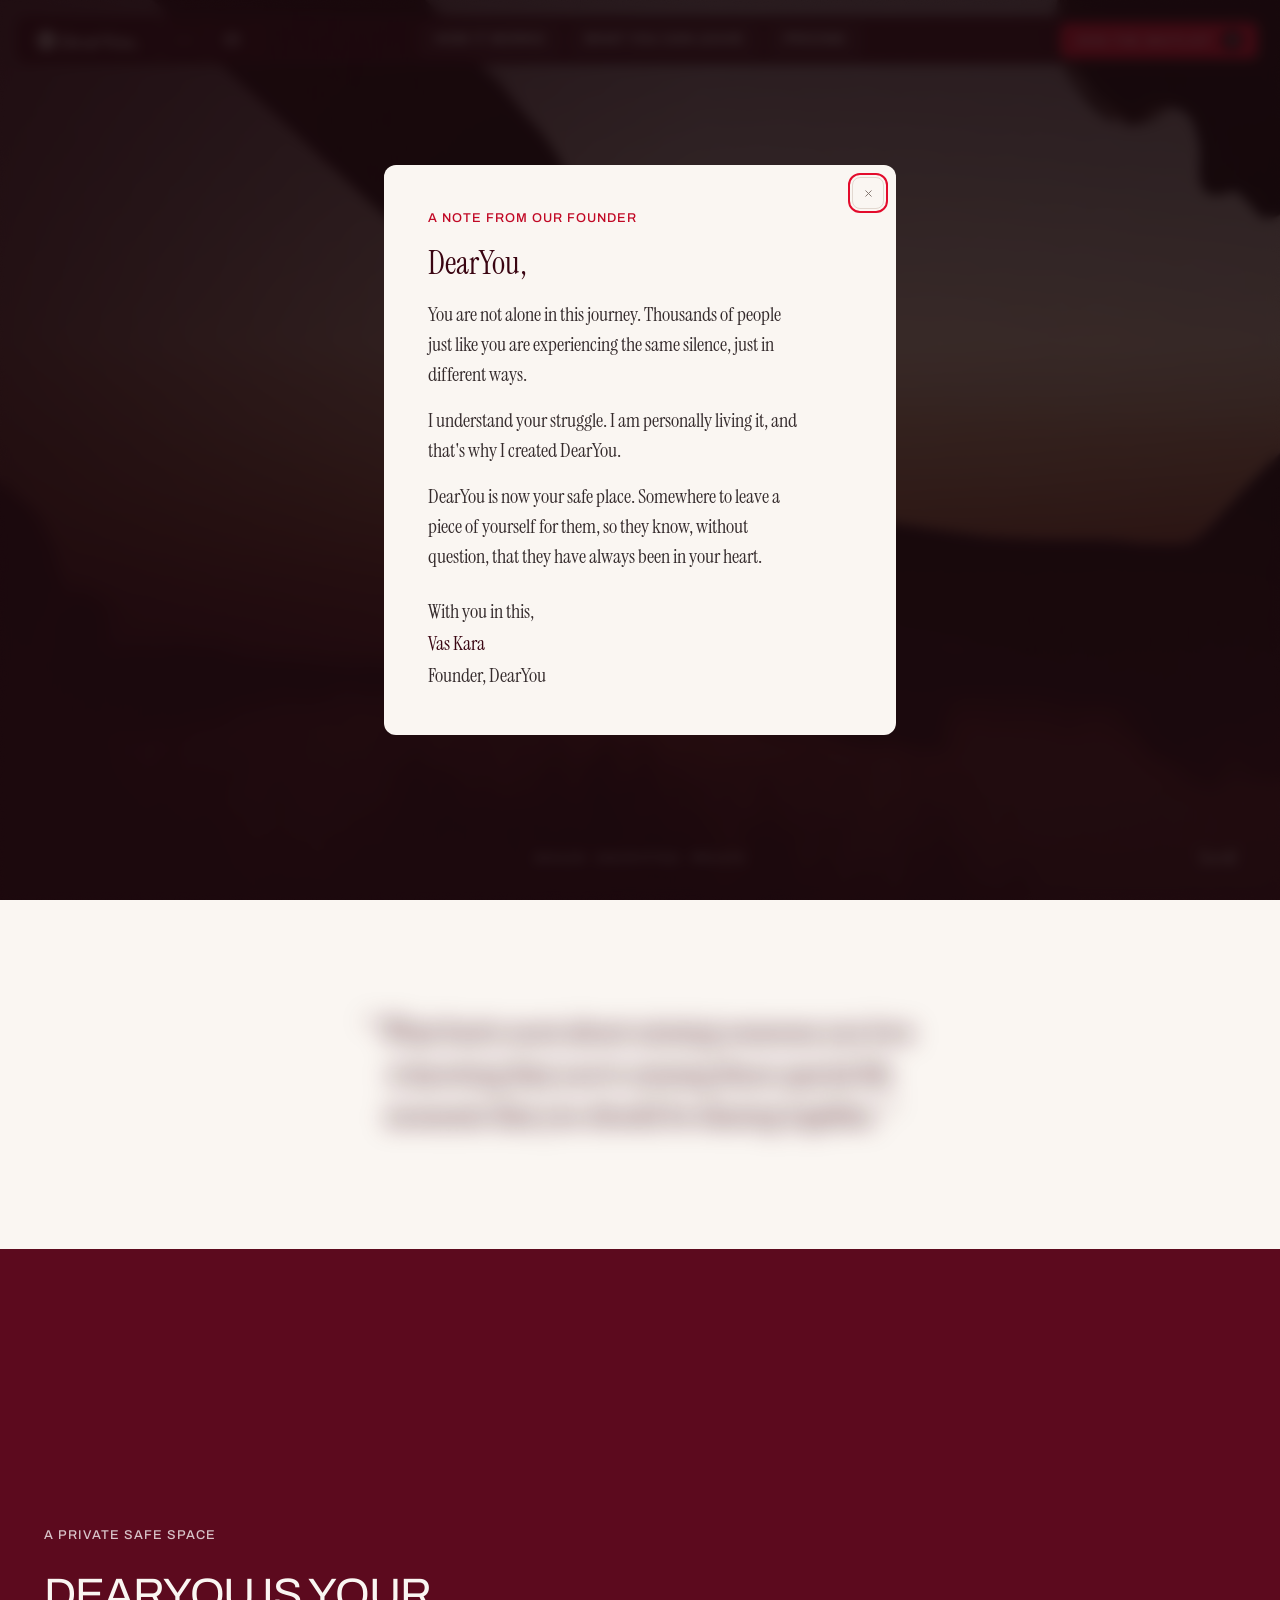
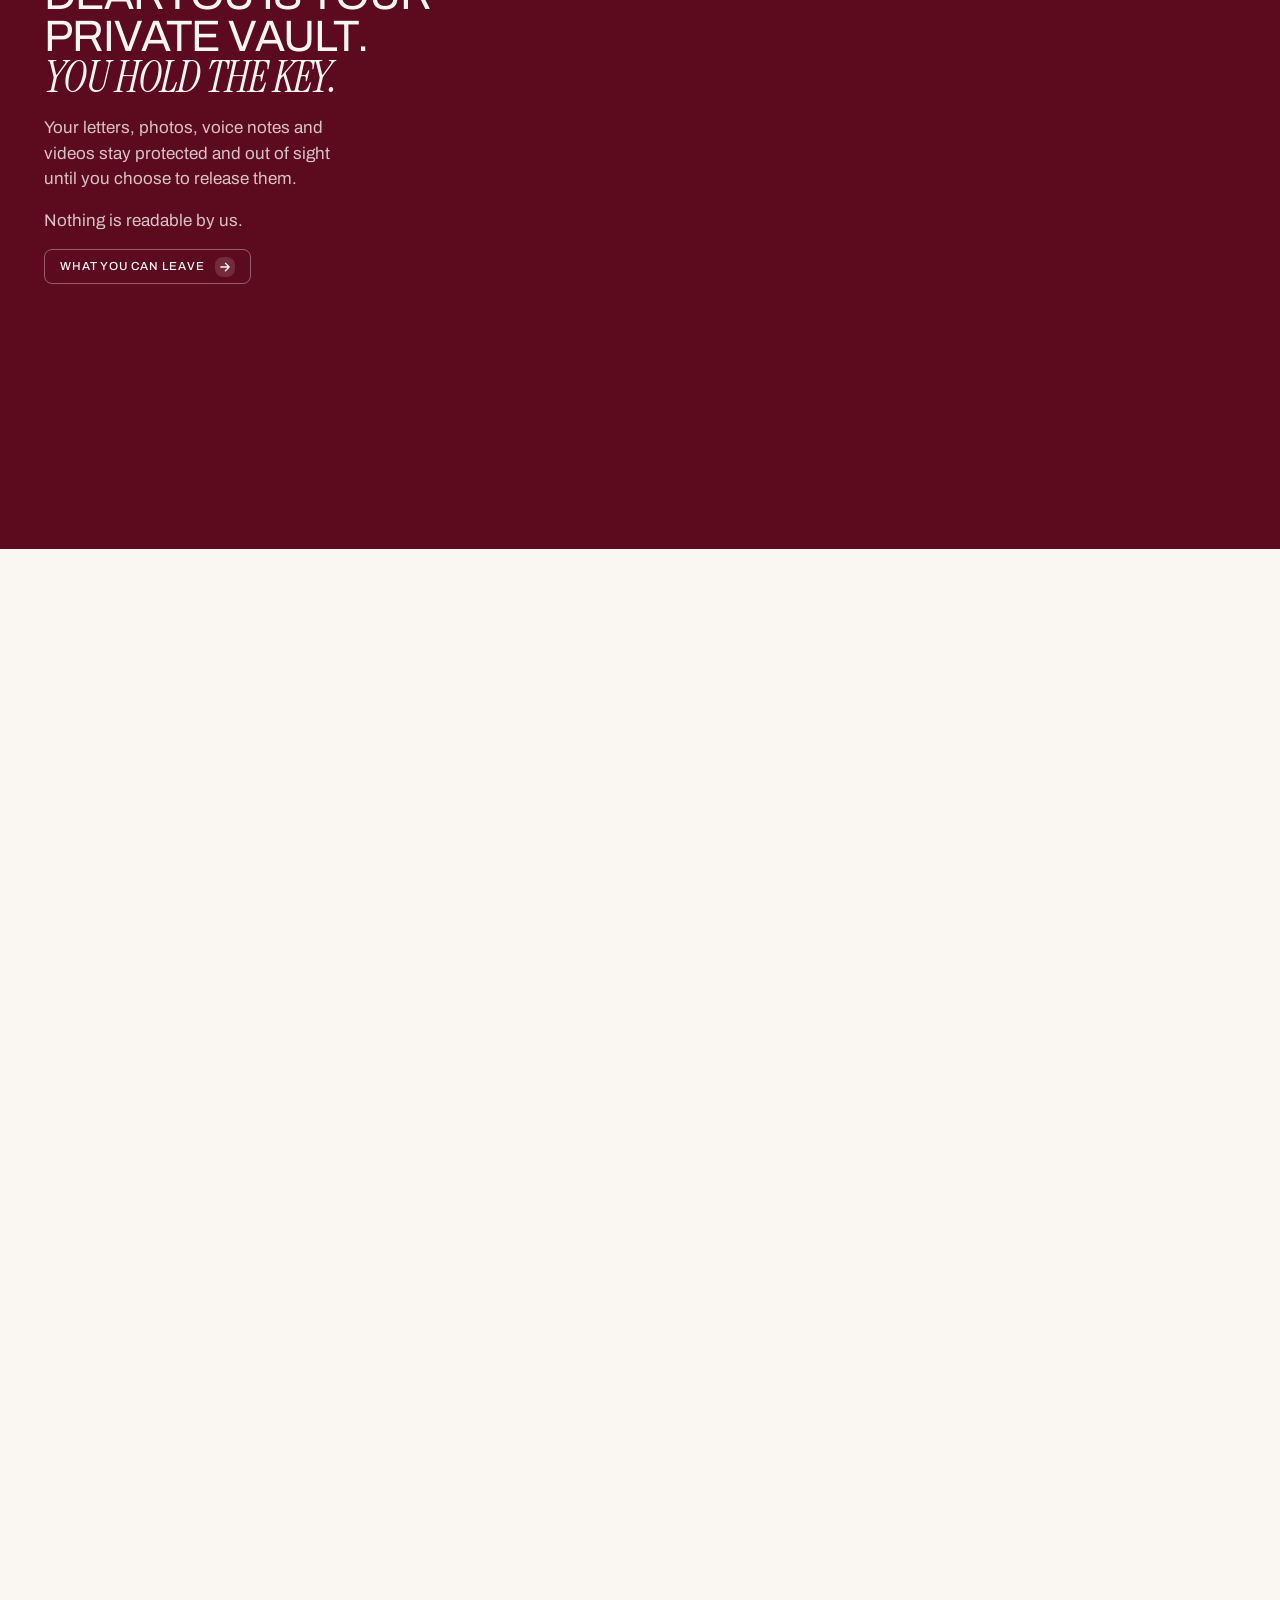
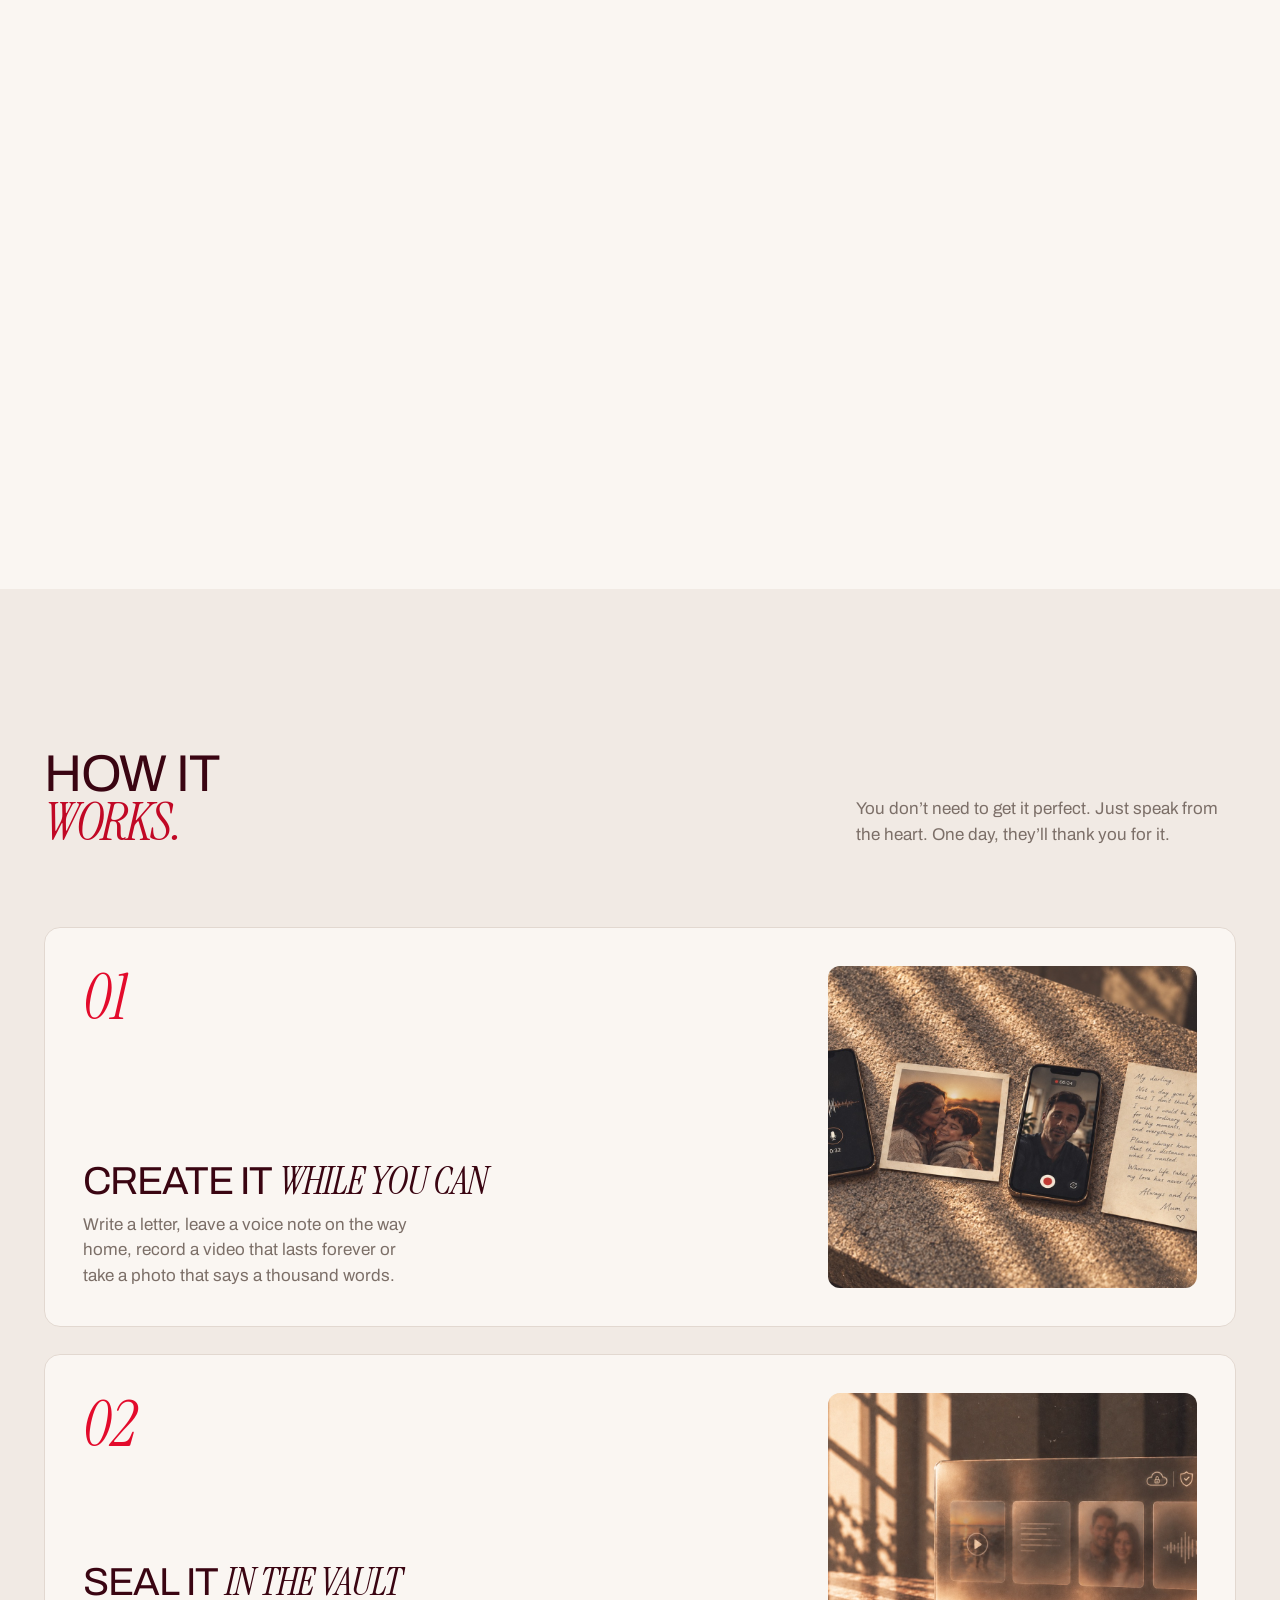
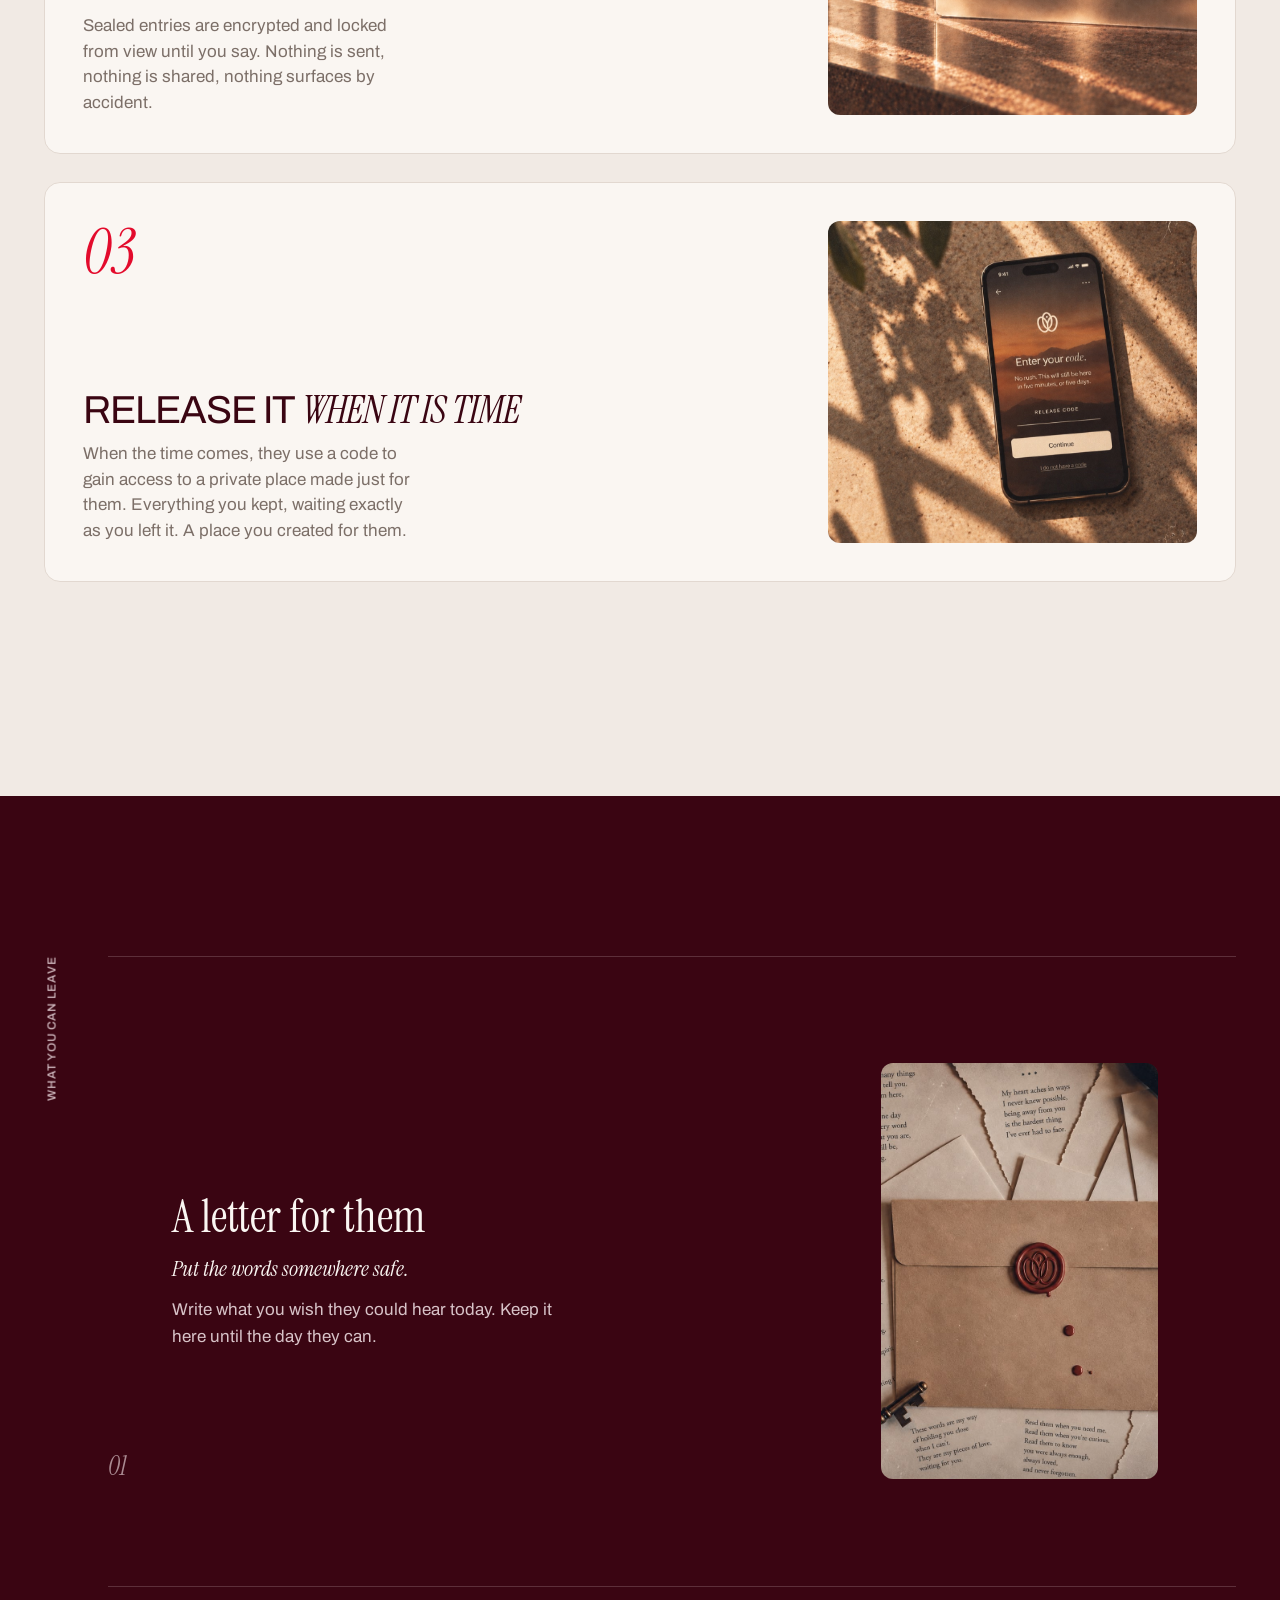
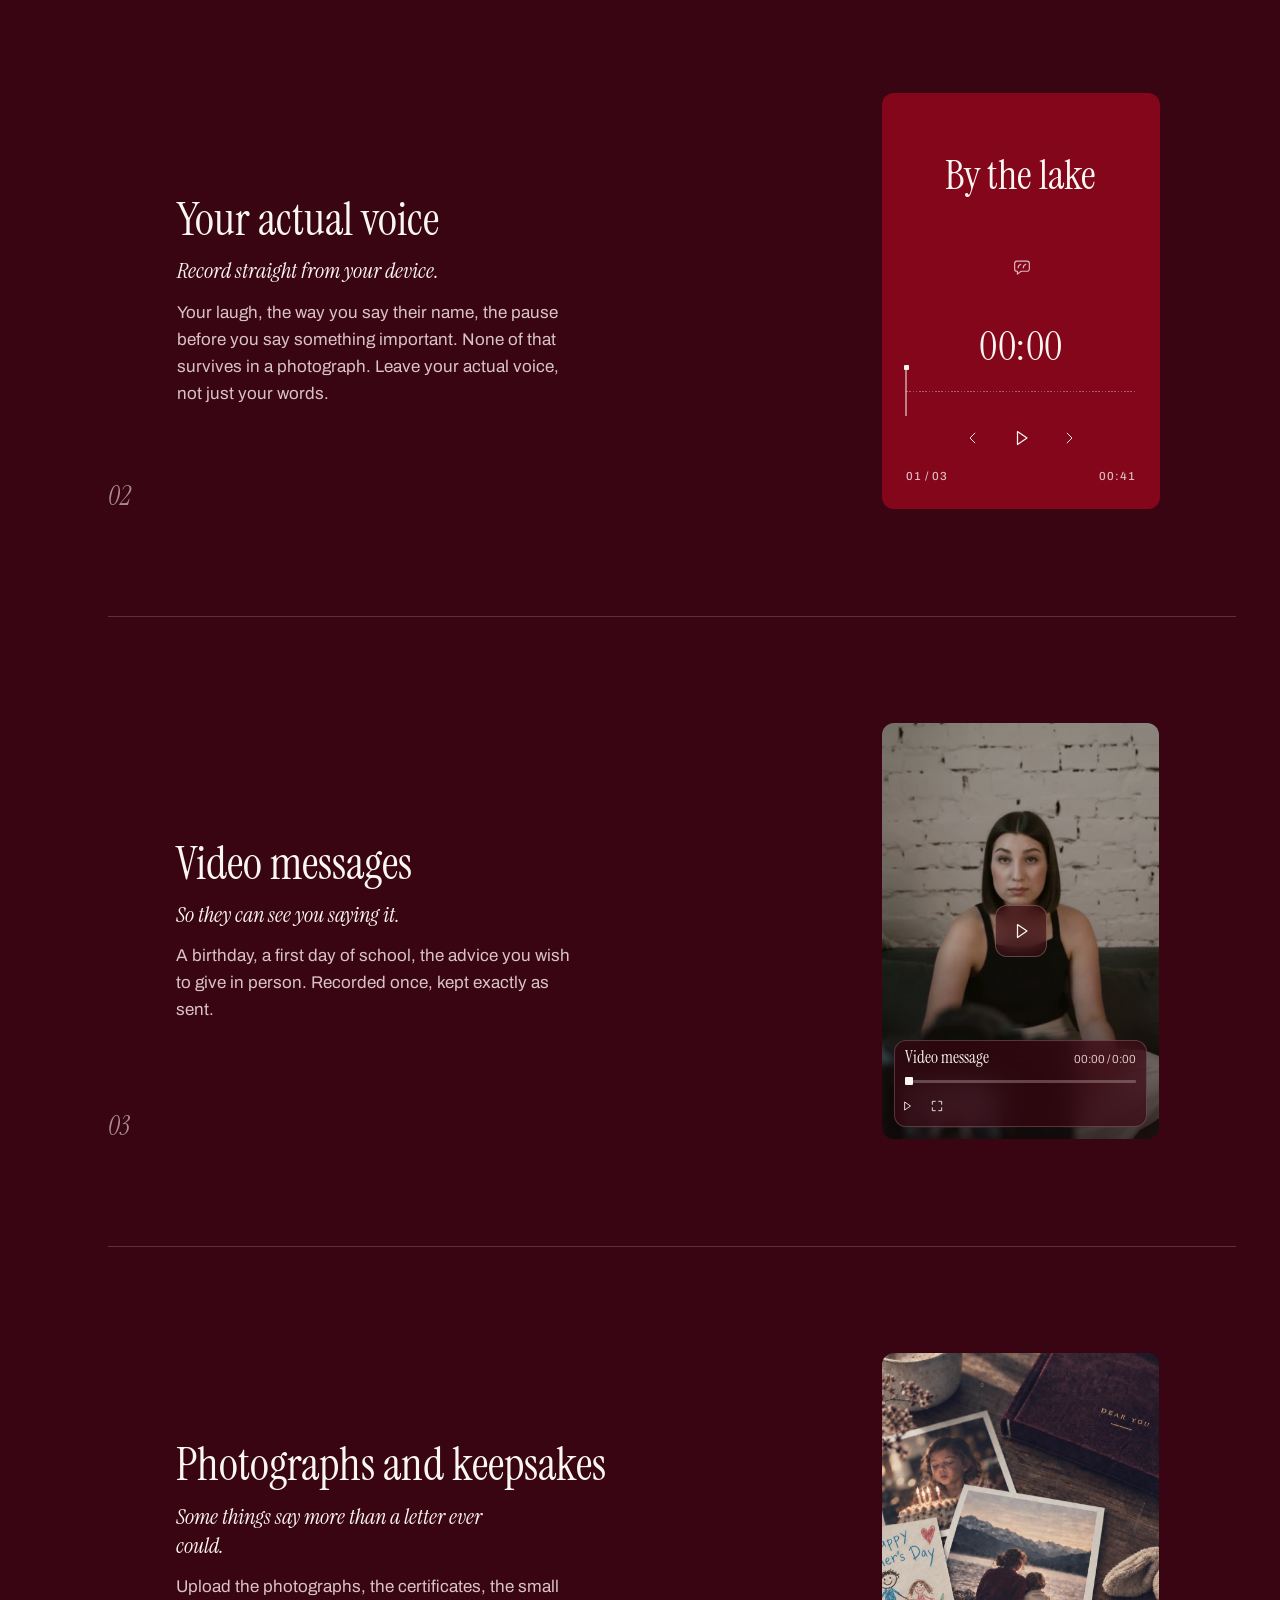
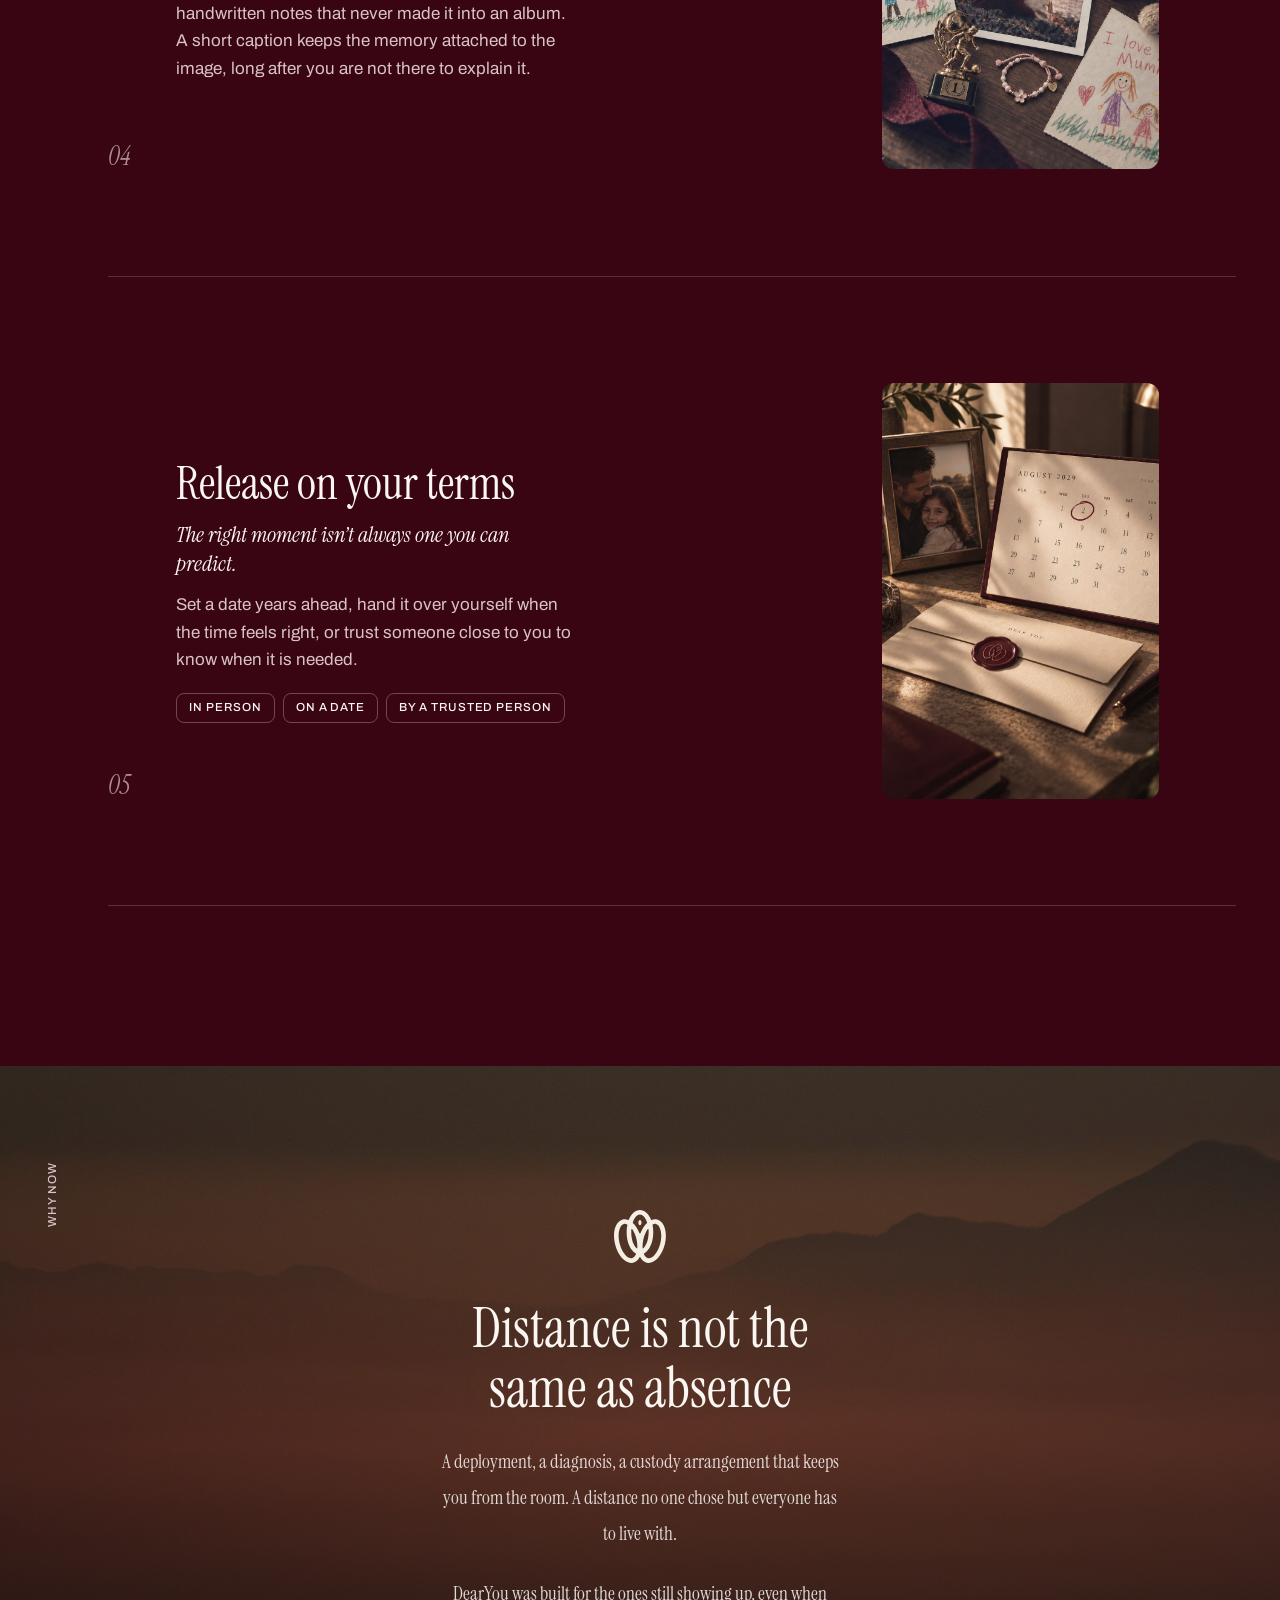
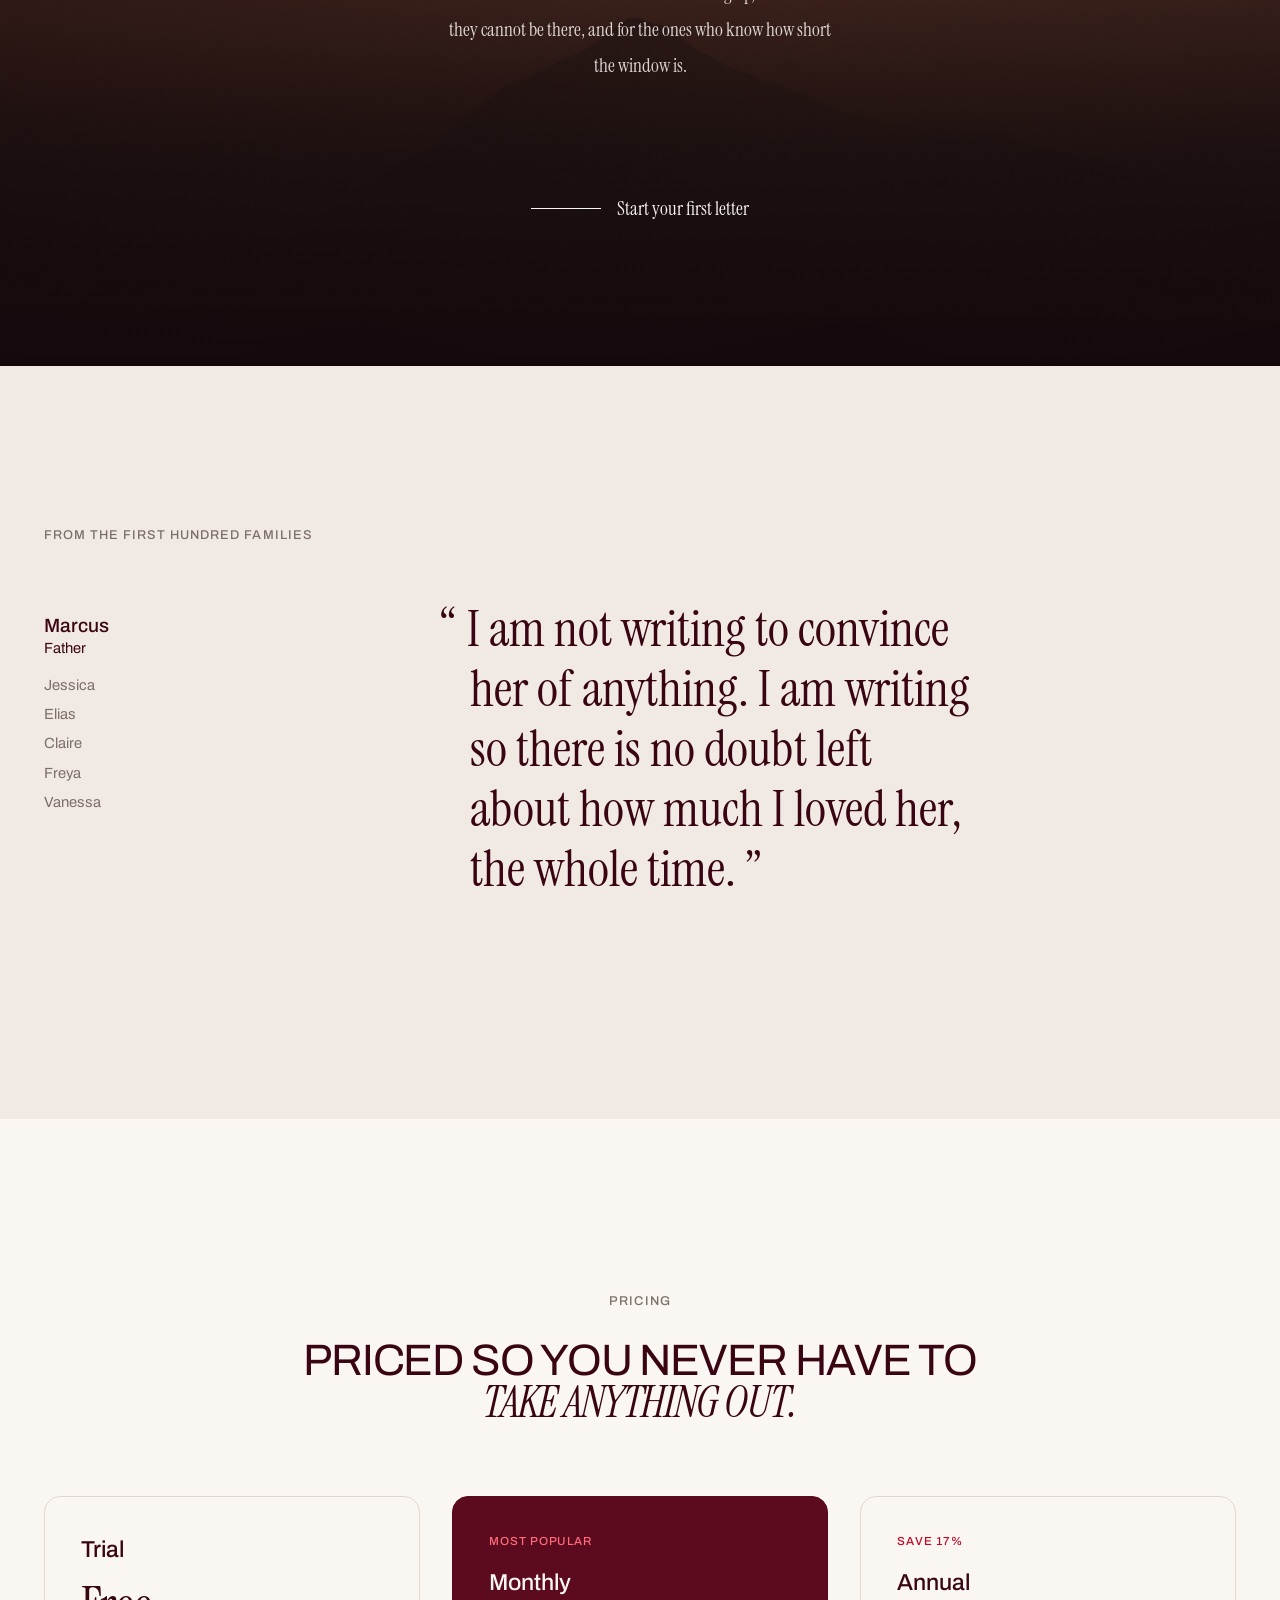
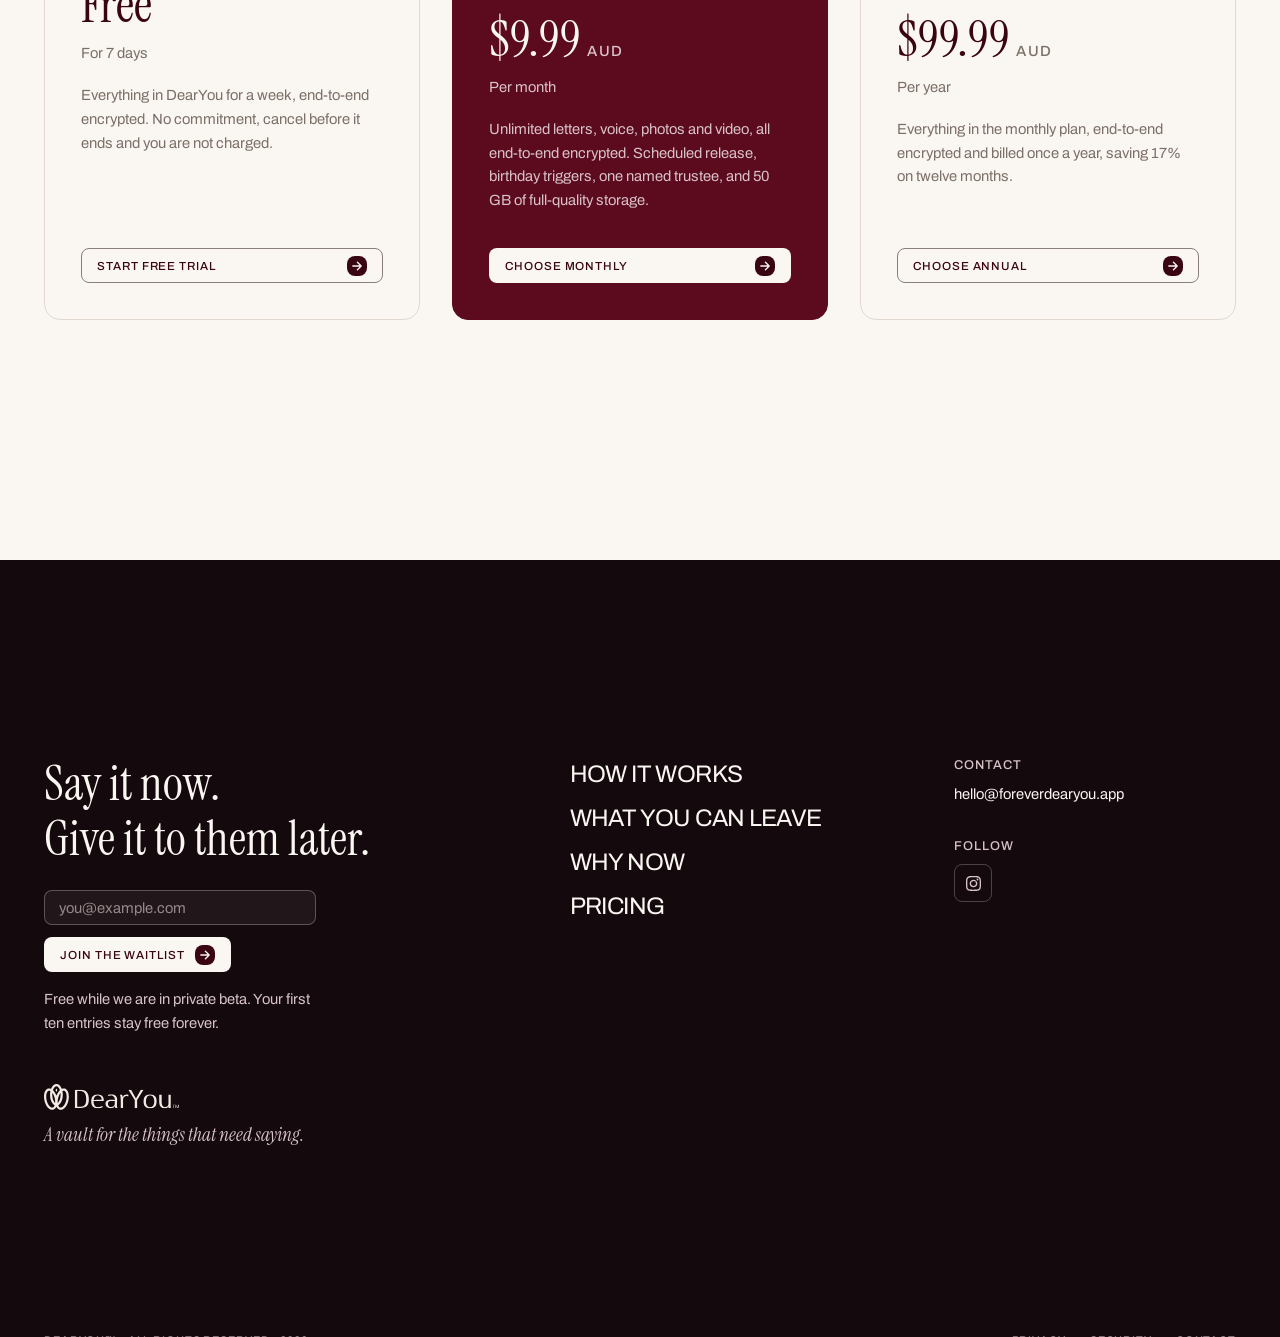
==== commit 8500894e: "Reword featured flag to "Most popular" Co-Authored-By: Claude Opus 4.8 <noreply@anthropic.com>" ====
--- a/index.html
+++ b/index.html
@@ -3258,7 +3258,7 @@
       </article>
 
       <article class="tier tier--featured">
-        <p class="tier__flag">Most families</p>
+        <p class="tier__flag">Most popular</p>
         <h3 class="tier__name">Monthly</h3>
         <p class="tier__price"><span class="tier__amount">$9.99</span><span class="tier__cur">AUD</span></p>
         <p class="tier__terms">Per month</p>
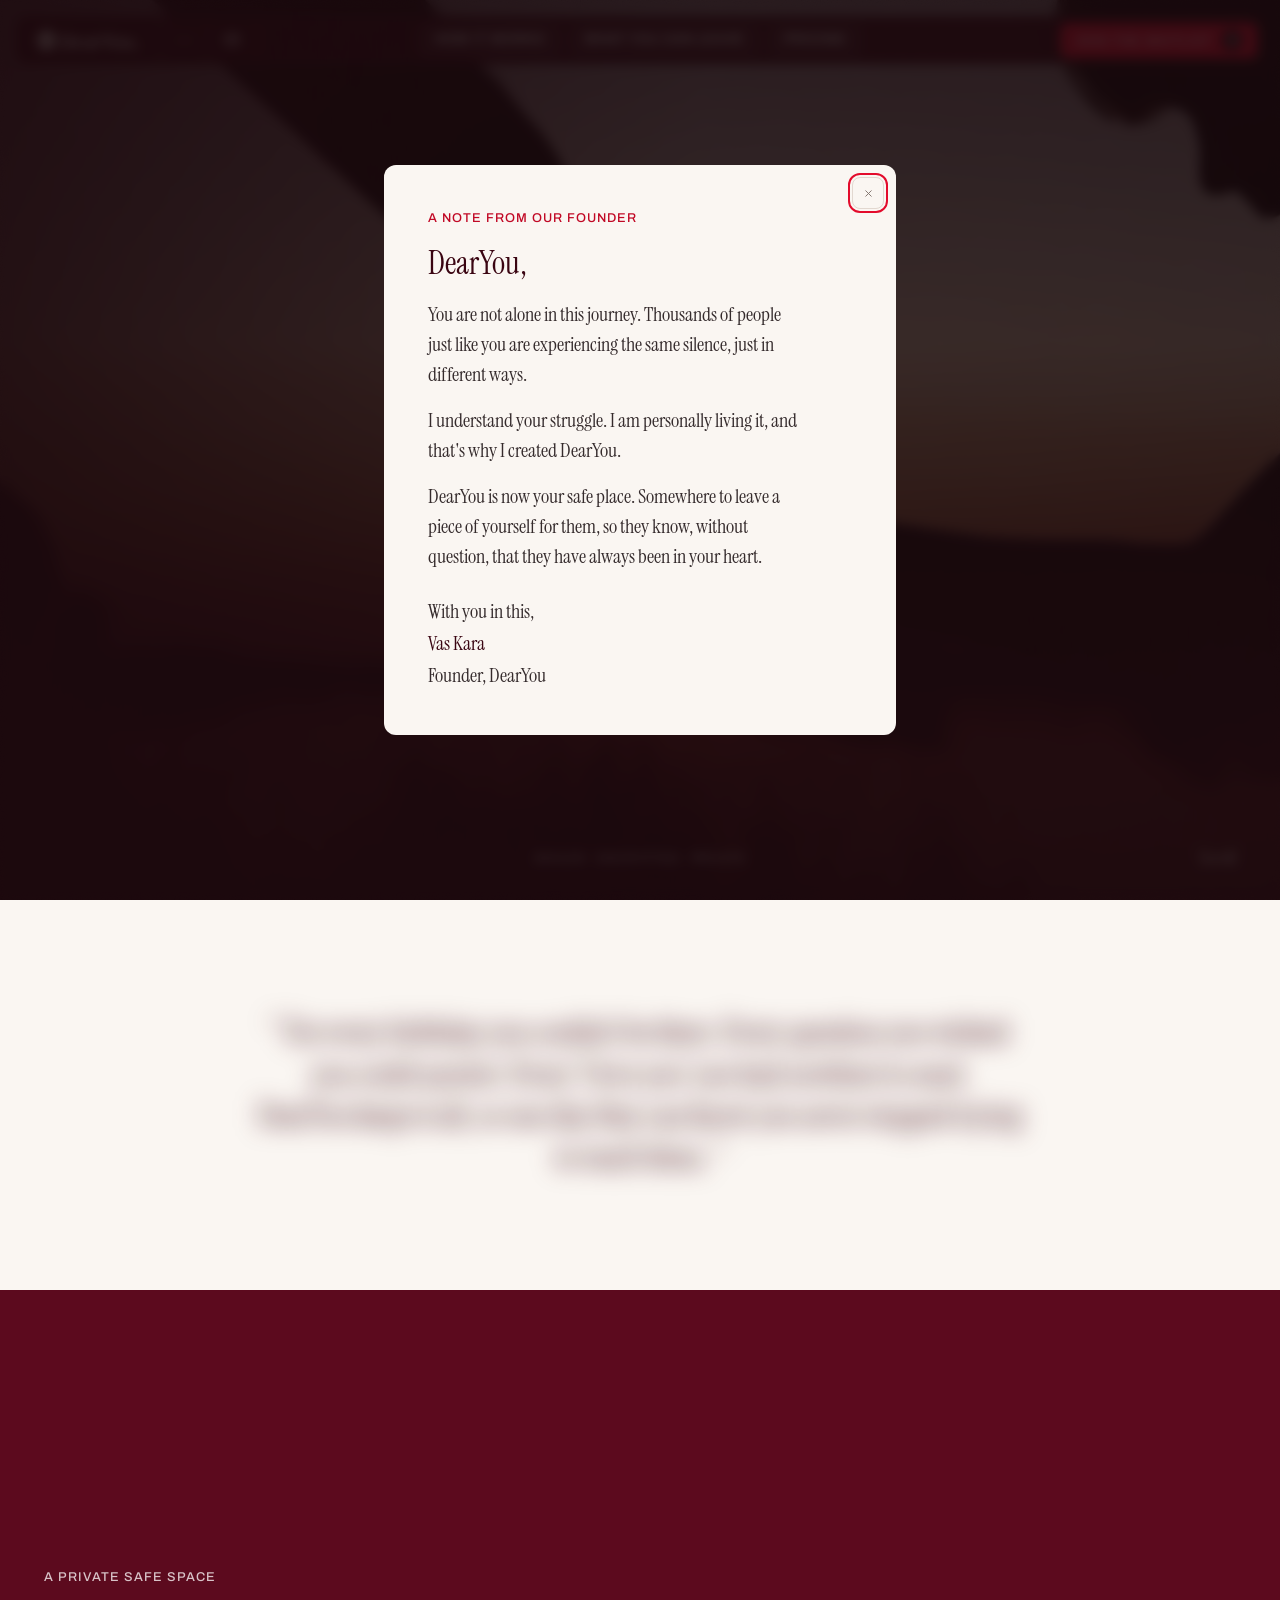
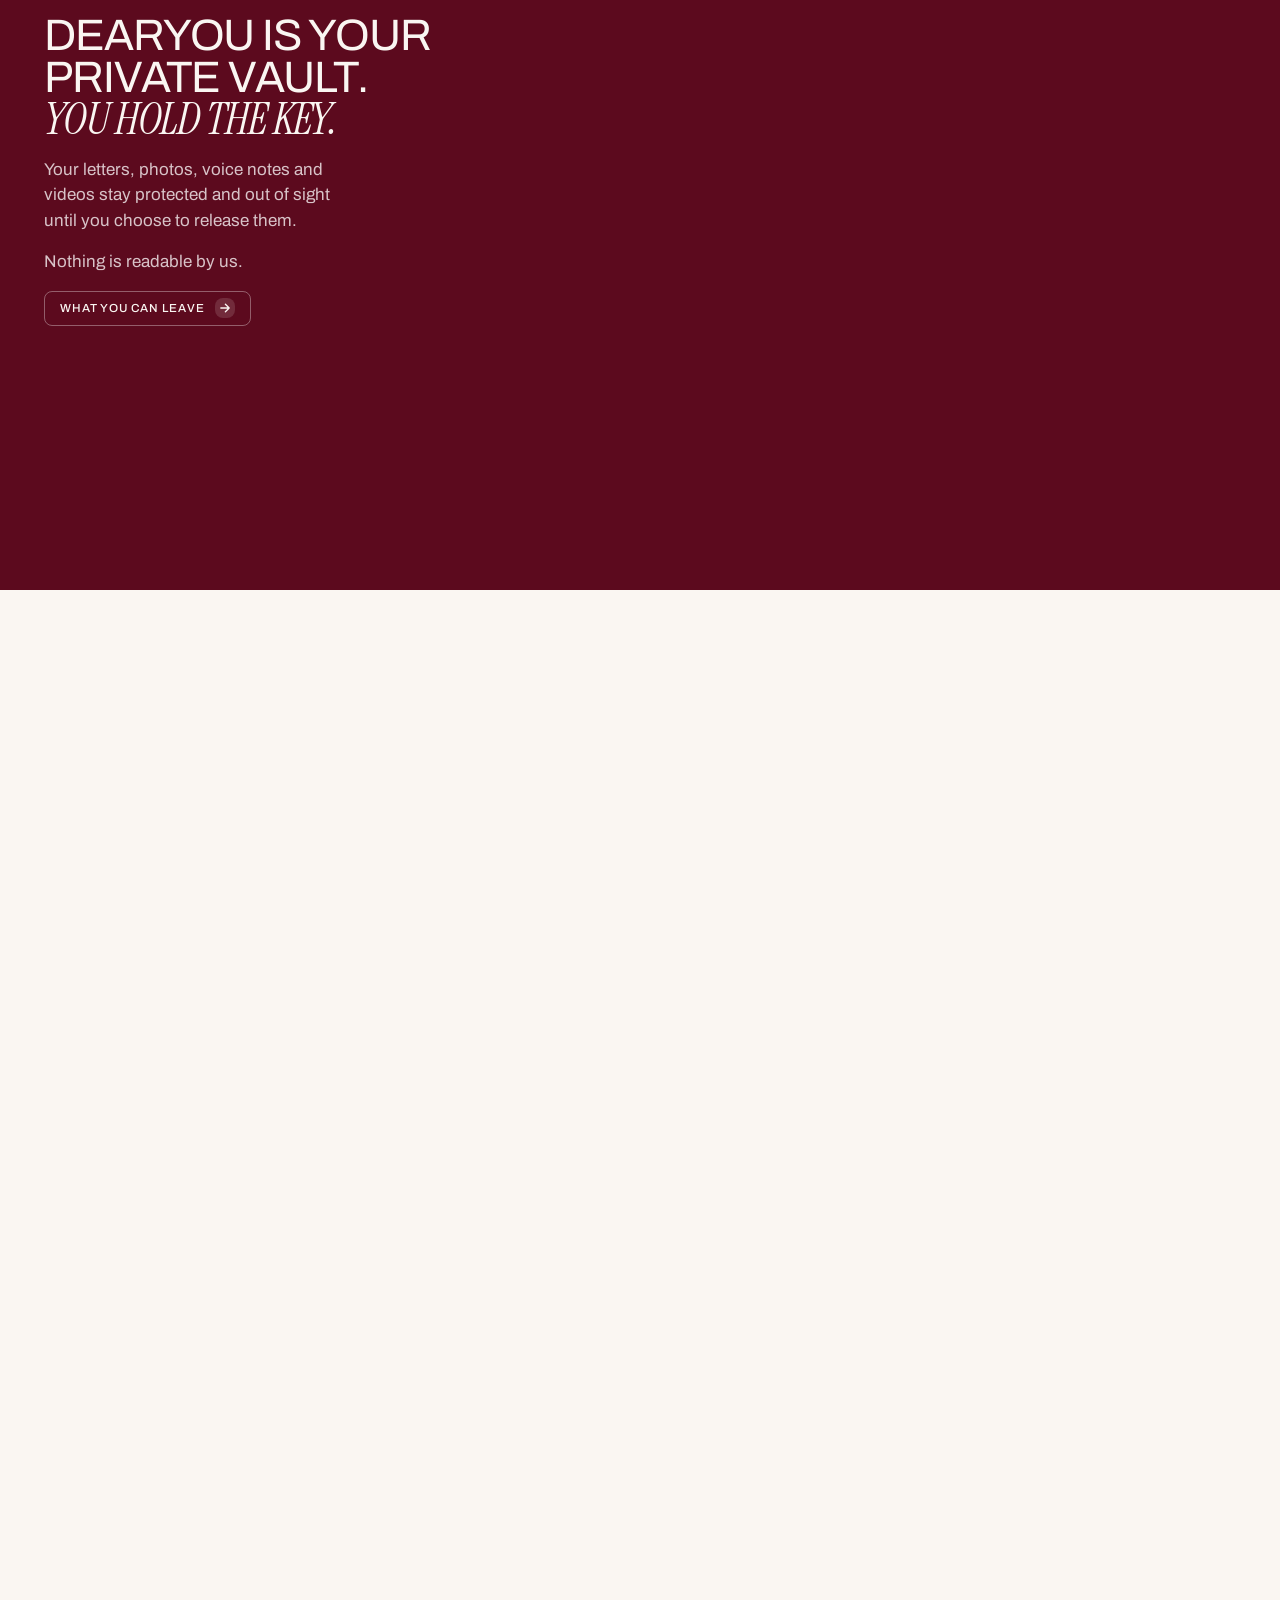
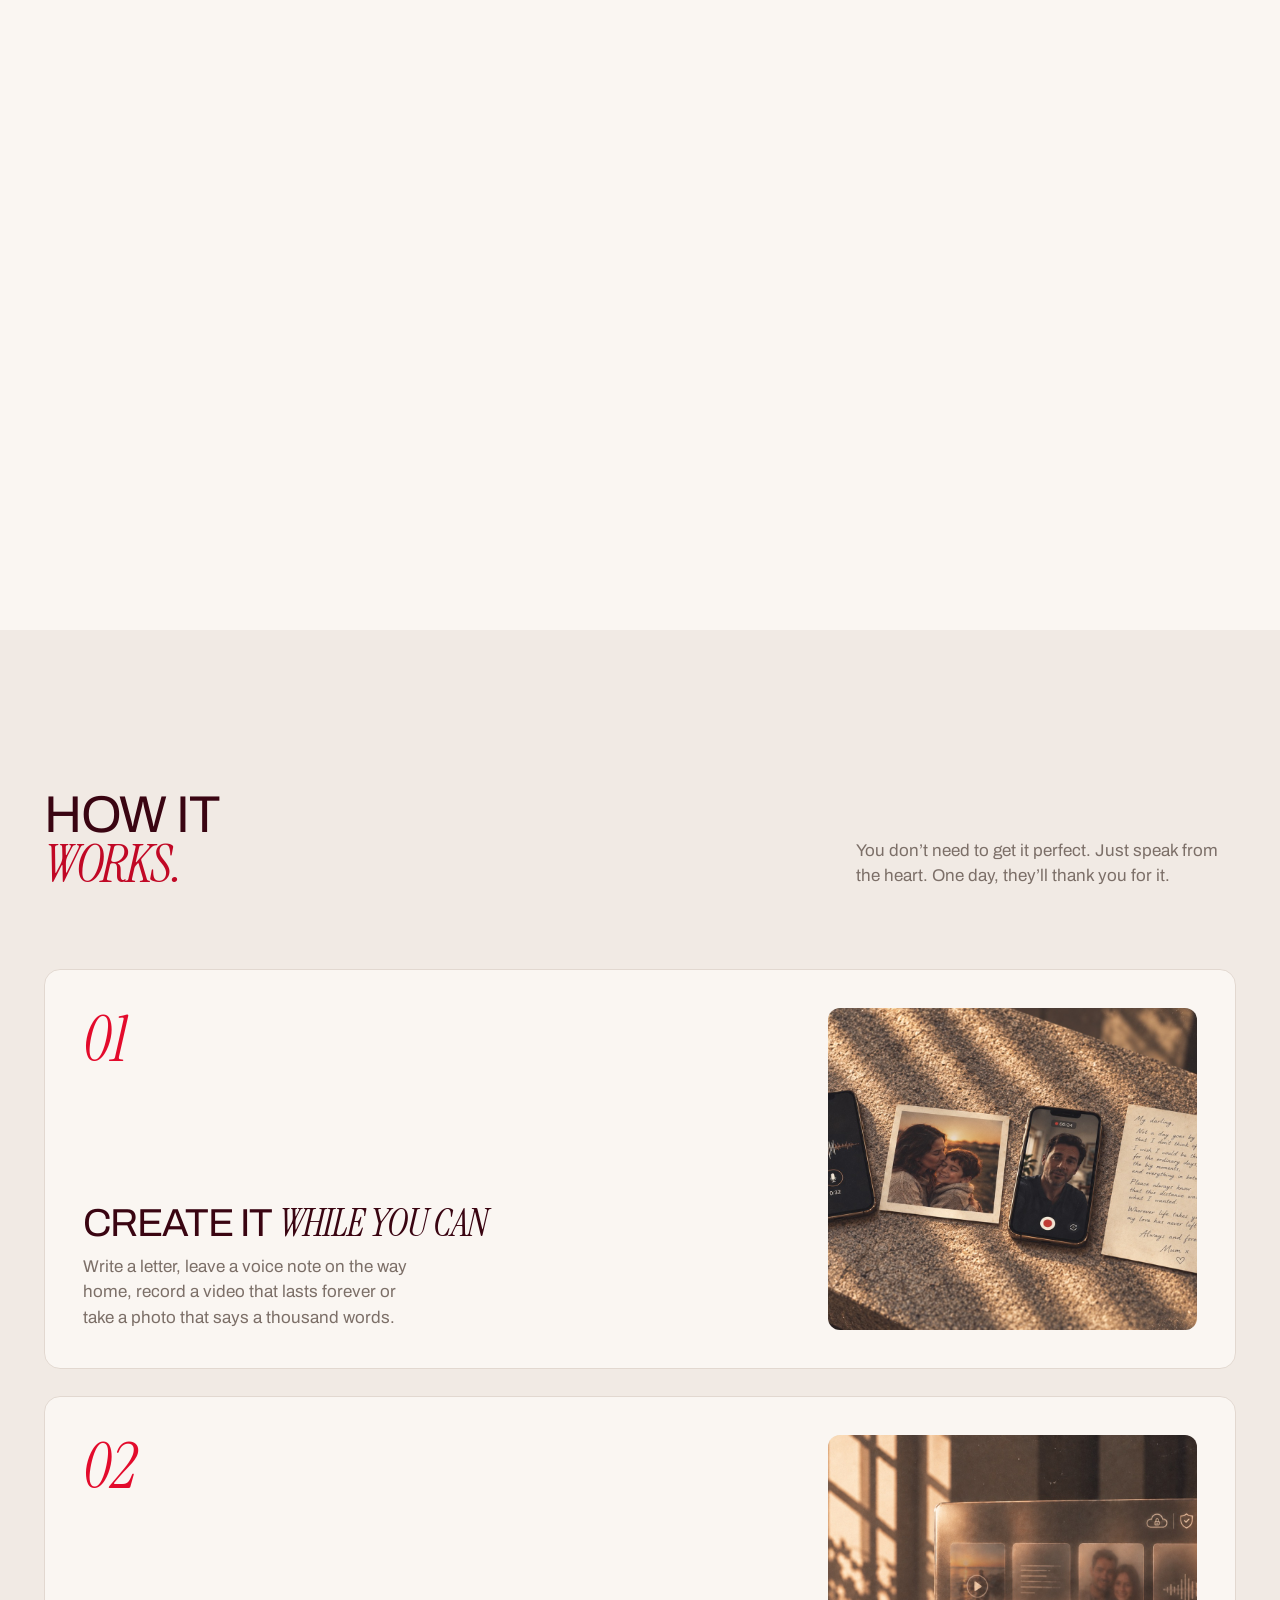
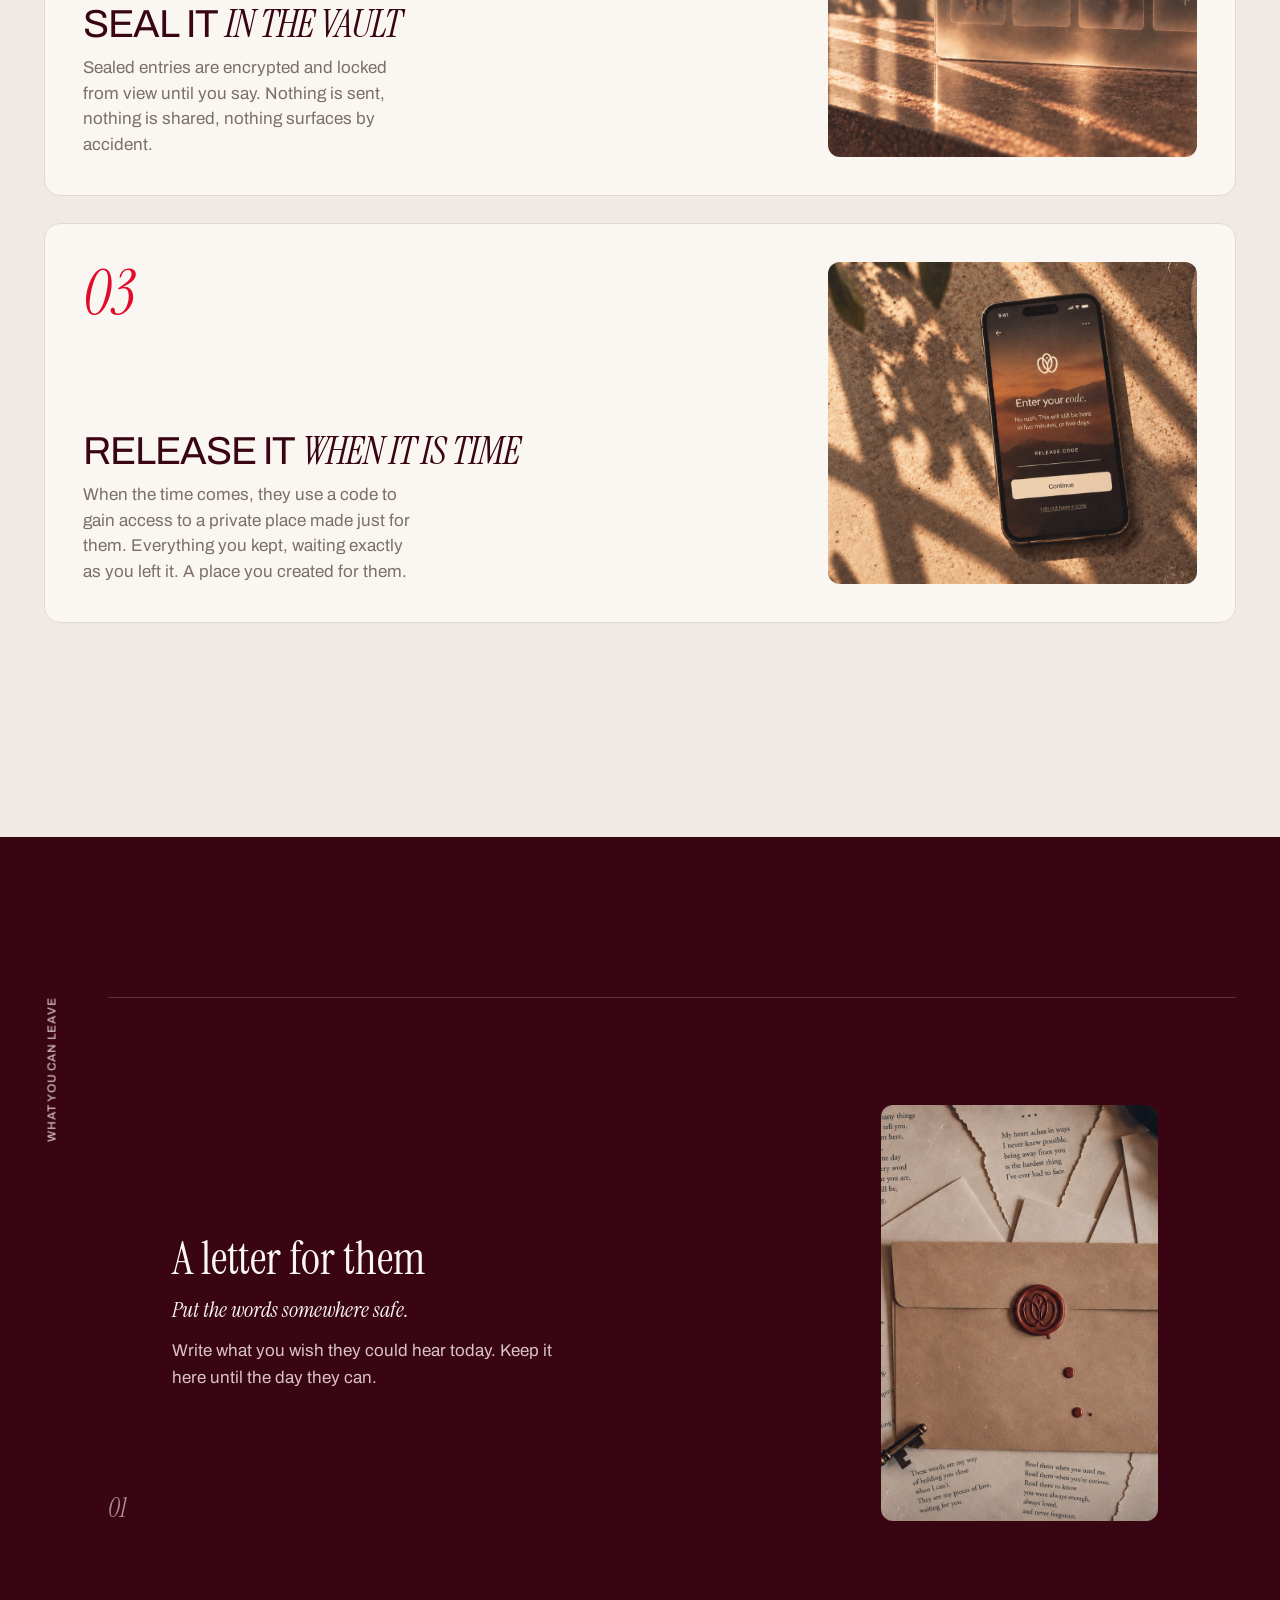
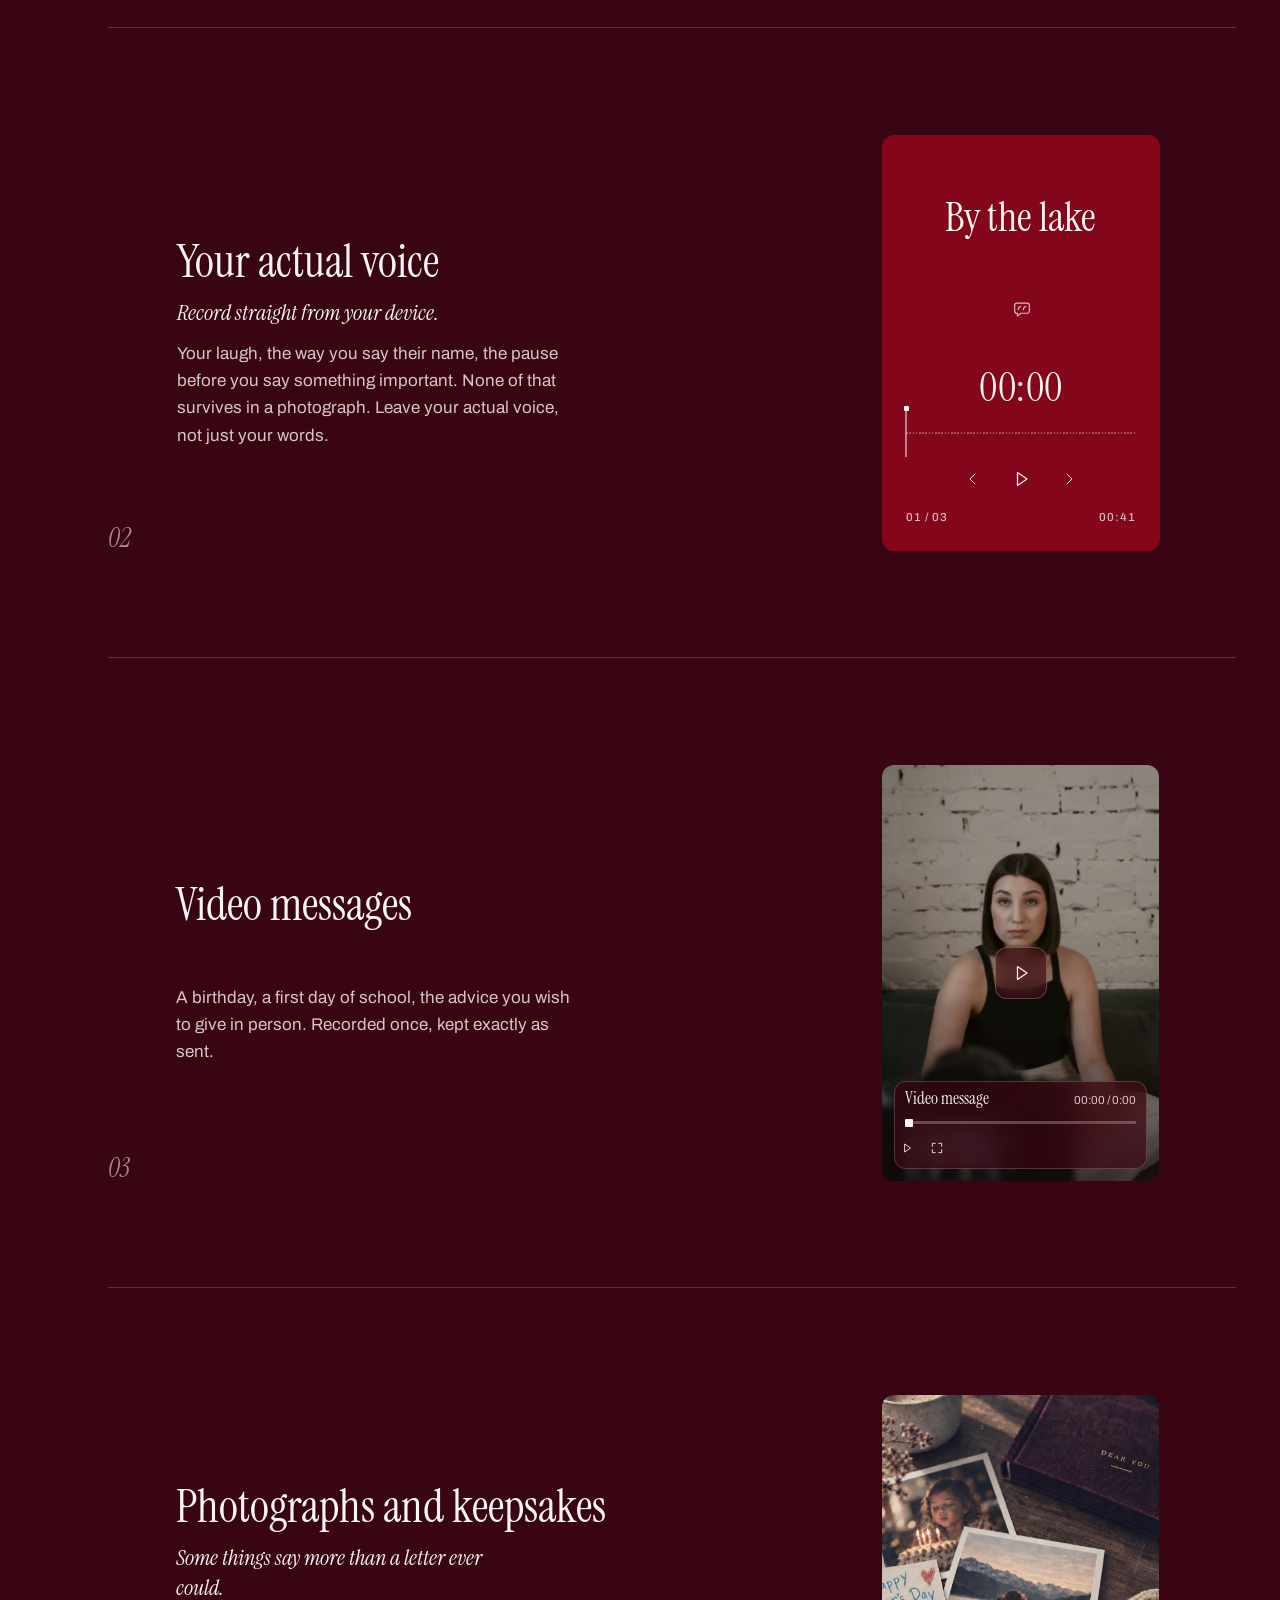
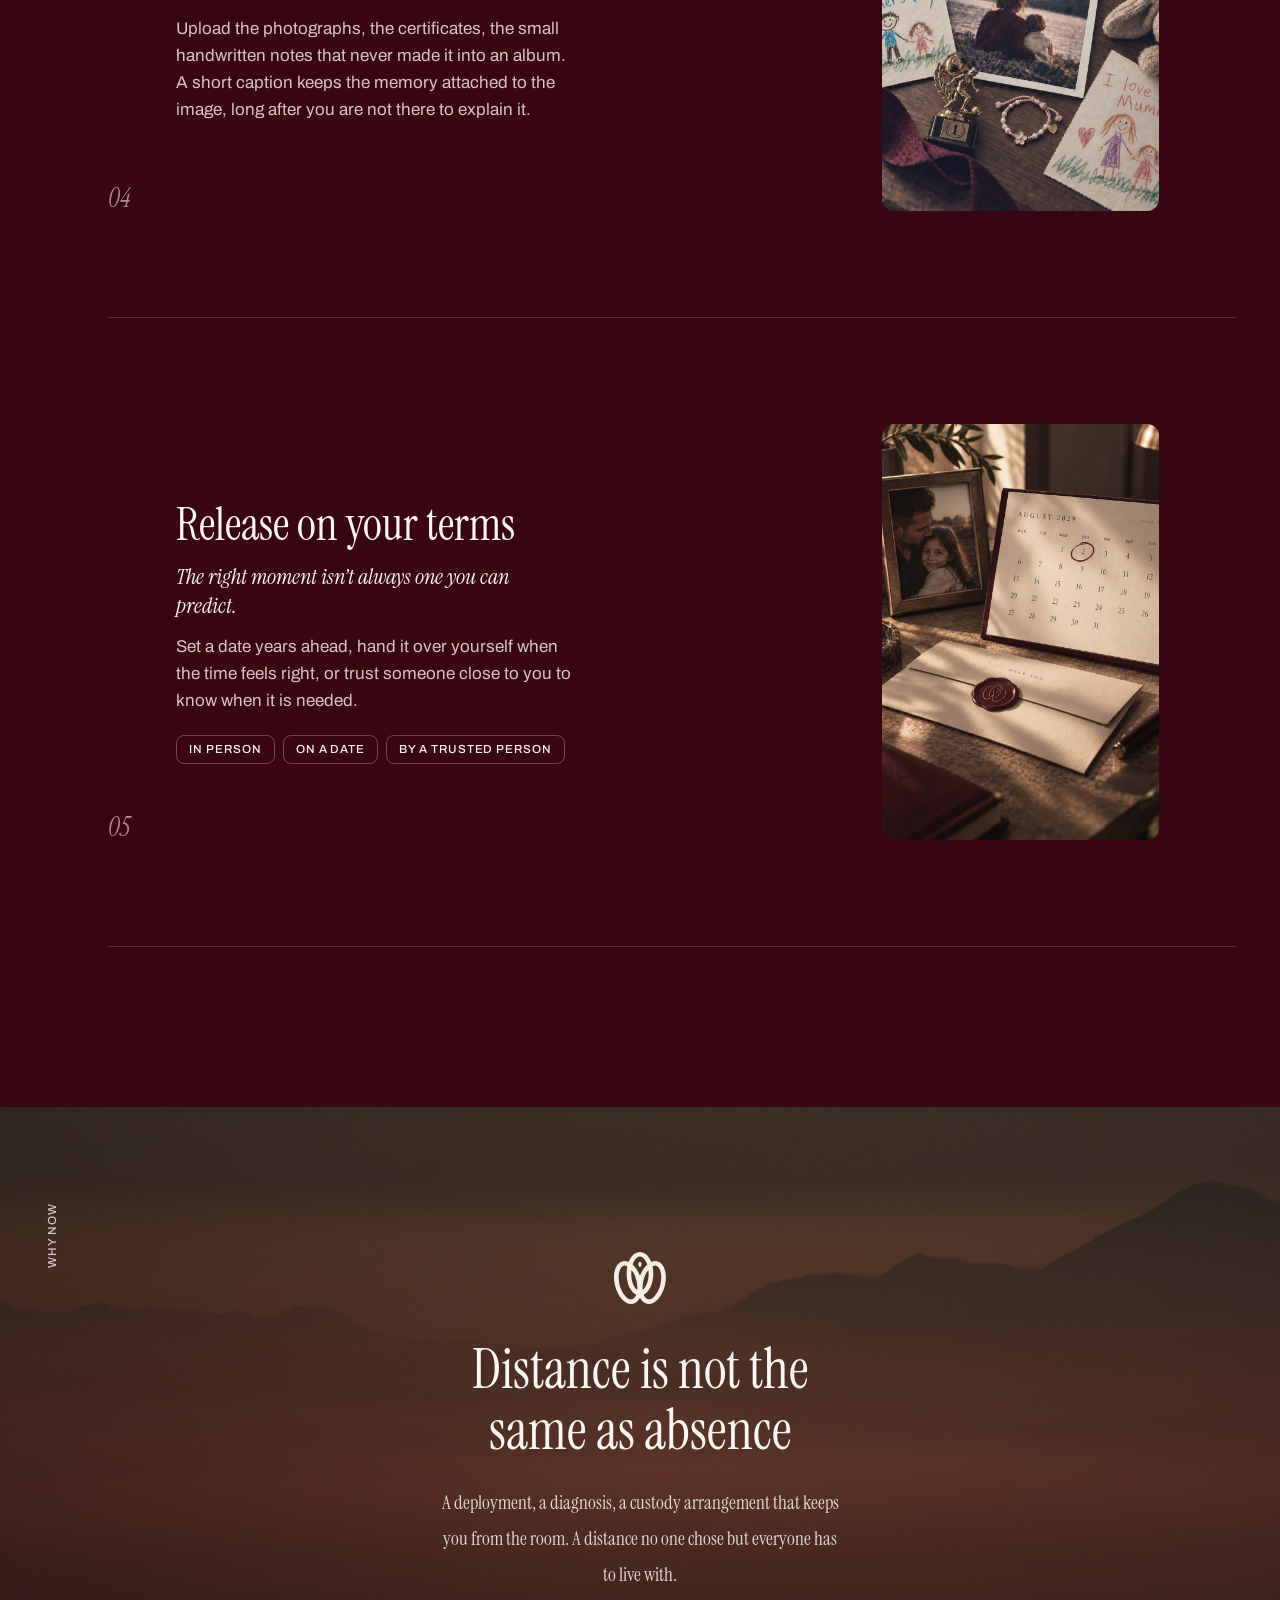
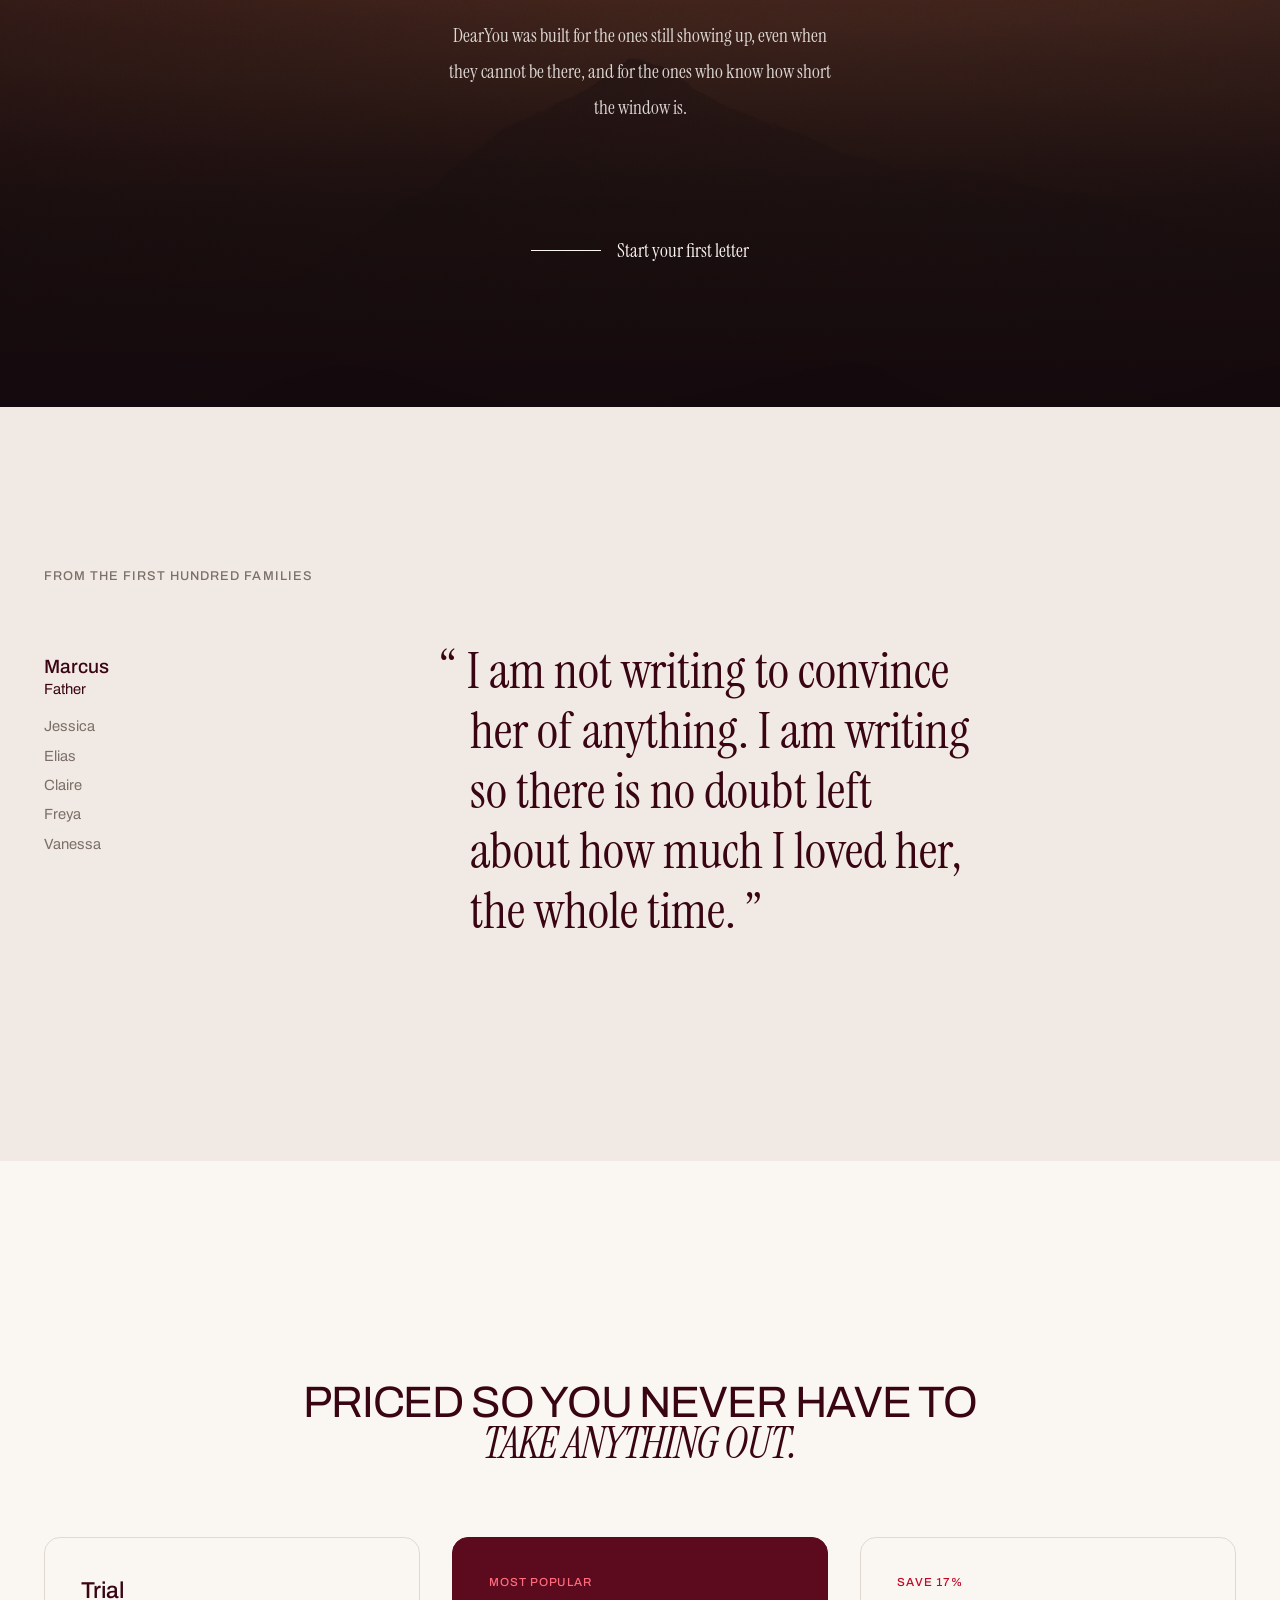
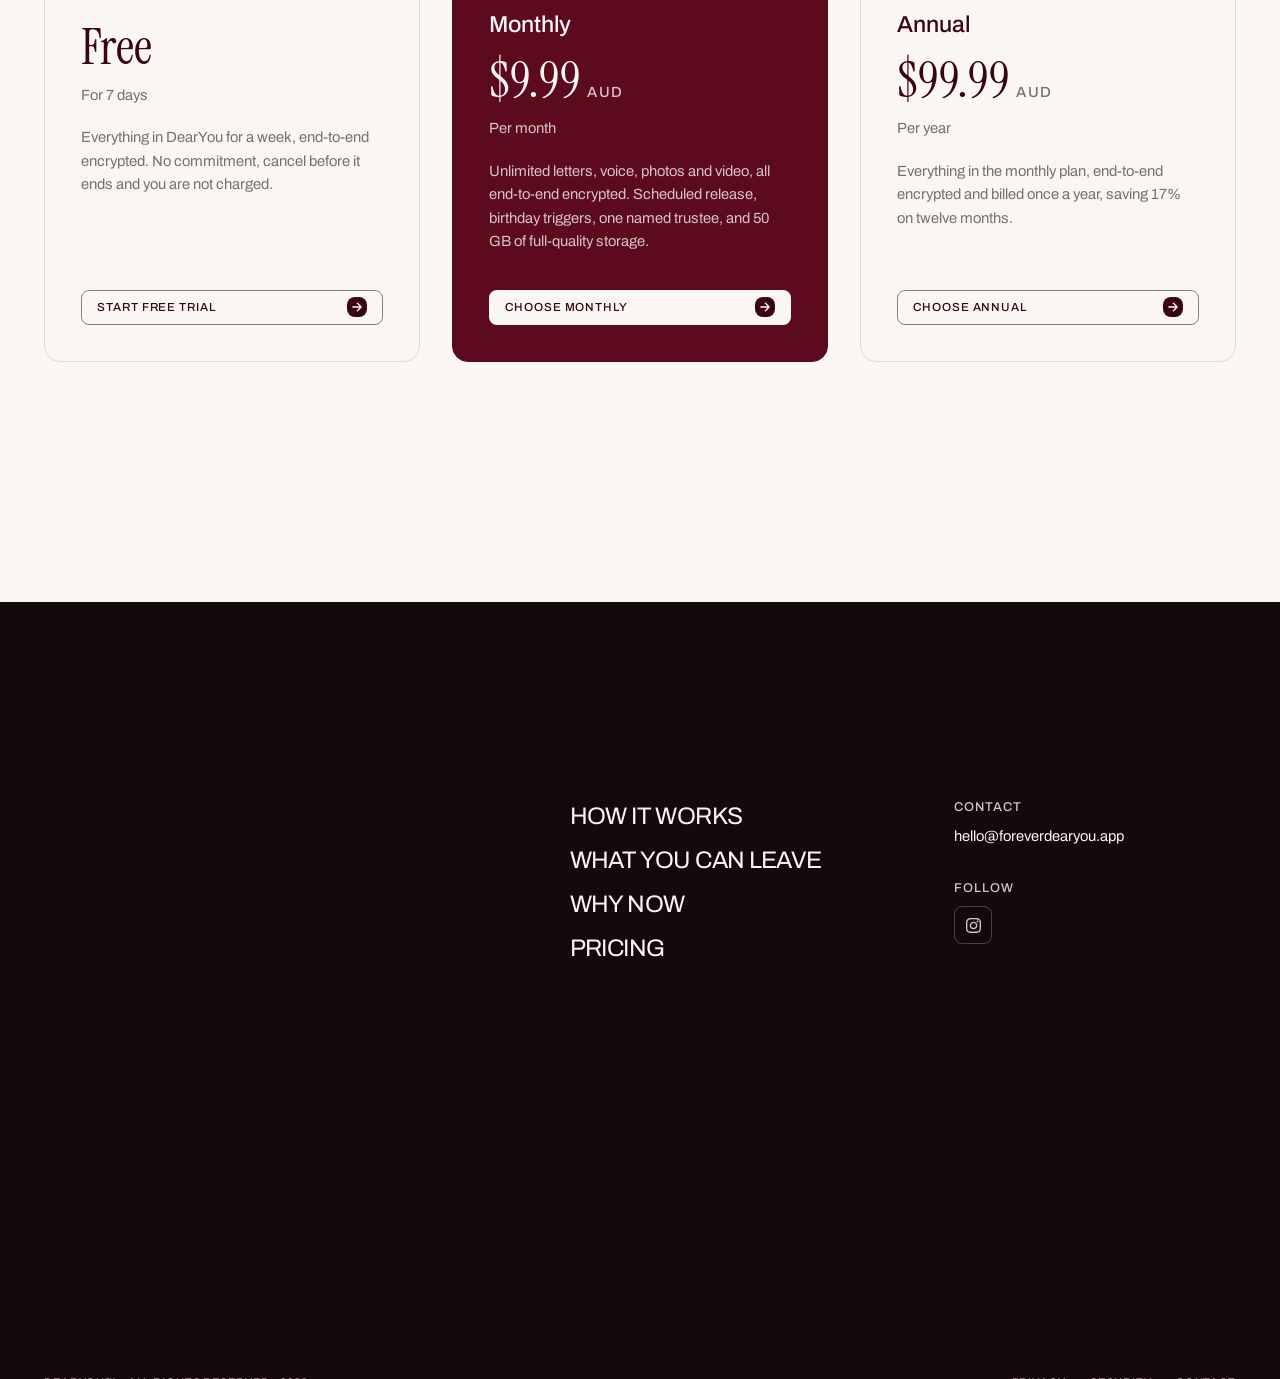
==== commit bb8dd5ec: "Point the footer Instagram link at the real profile Link to instagram.com/dear.you.app in a new tab " ====
--- a/index.html
+++ b/index.html
@@ -3351,7 +3351,7 @@
         <p class="label">Follow</p>
         <!-- Handles still needed: every href is a placeholder. -->
         <ul class="social">
-          <li><a href="#" aria-label="DearYou on Instagram">
+          <li><a href="https://www.instagram.com/dear.you.app" target="_blank" rel="noopener noreferrer" aria-label="DearYou on Instagram">
             <svg viewBox="0 0 24 24" fill="currentColor" aria-hidden="true"><path d="M7.0301.084c-1.2768.0602-2.1487.264-2.911.5634-.7888.3075-1.4575.72-2.1228 1.3877-.6652.6677-1.075 1.3368-1.3802 2.127-.2954.7638-.4956 1.6365-.552 2.914-.0564 1.2775-.0689 1.6882-.0626 4.947.0062 3.2586.0206 3.6671.0825 4.9473.061 1.2765.264 2.1482.5635 2.9107.308.7889.72 1.4573 1.388 2.1228.6679.6655 1.3365 1.0743 2.1285 1.38.7632.295 1.6361.4961 2.9134.552 1.2773.056 1.6884.069 4.9462.0627 3.2578-.0062 3.668-.0207 4.9478-.0814 1.28-.0607 2.147-.2652 2.9098-.5633.7889-.3086 1.4578-.72 2.1228-1.3881.665-.6682 1.0745-1.3378 1.3795-2.1284.2957-.7632.4966-1.636.552-2.9124.056-1.2809.0692-1.6898.063-4.948-.0063-3.2583-.021-3.6668-.0817-4.9465-.0607-1.2797-.264-2.1487-.5633-2.9117-.3084-.7889-.72-1.4568-1.3876-2.1228C21.2982 1.33 20.628.9208 19.8378.6165 19.074.321 18.2017.1197 16.9244.0645 15.6471.0093 15.236-.005 11.977.0014 8.718.0076 8.31.0215 7.0301.0839m.1402 21.6932c-1.17-.0509-1.8053-.2453-2.2287-.408-.5606-.216-.96-.4771-1.3819-.895-.422-.4178-.6811-.8186-.9-1.378-.1644-.4234-.3624-1.058-.4171-2.228-.0595-1.2645-.072-1.6442-.079-4.848-.007-3.2037.0053-3.583.0607-4.848.05-1.169.2456-1.805.408-2.2282.216-.5613.4762-.96.895-1.3816.4188-.4217.8184-.6814 1.3783-.9003.423-.1651 1.0575-.3614 2.227-.4171 1.2655-.06 1.6447-.072 4.848-.079 3.2033-.007 3.5835.005 4.8495.0608 1.169.0508 1.8053.2445 2.228.408.5608.216.96.4754 1.3816.895.4217.4194.6816.8176.9005 1.3787.1653.4217.3617 1.056.4169 2.2263.0602 1.2655.0739 1.645.0796 4.848.0058 3.203-.0055 3.5834-.061 4.848-.051 1.17-.245 1.8055-.408 2.2294-.216.5604-.4763.96-.8954 1.3814-.419.4215-.8181.6811-1.3783.9-.4224.1649-1.0577.3617-2.2262.4174-1.2656.0595-1.6448.072-4.8493.079-3.2045.007-3.5825-.006-4.848-.0608M16.953 5.5864A1.44 1.44 0 1 0 18.39 4.144a1.44 1.44 0 0 0-1.437 1.4424M5.8385 12.012c.0067 3.4032 2.7706 6.1557 6.173 6.1493 3.4026-.0065 6.157-2.7701 6.1506-6.1733-.0065-3.4032-2.771-6.1565-6.174-6.1499-3.403.0067-6.156 2.771-6.1496 6.1739M8 12.0077a4 4 0 1 1 4.008 3.9921A3.9996 3.9996 0 0 1 8 12.0077"/></svg>
           </a></li>
         </ul>
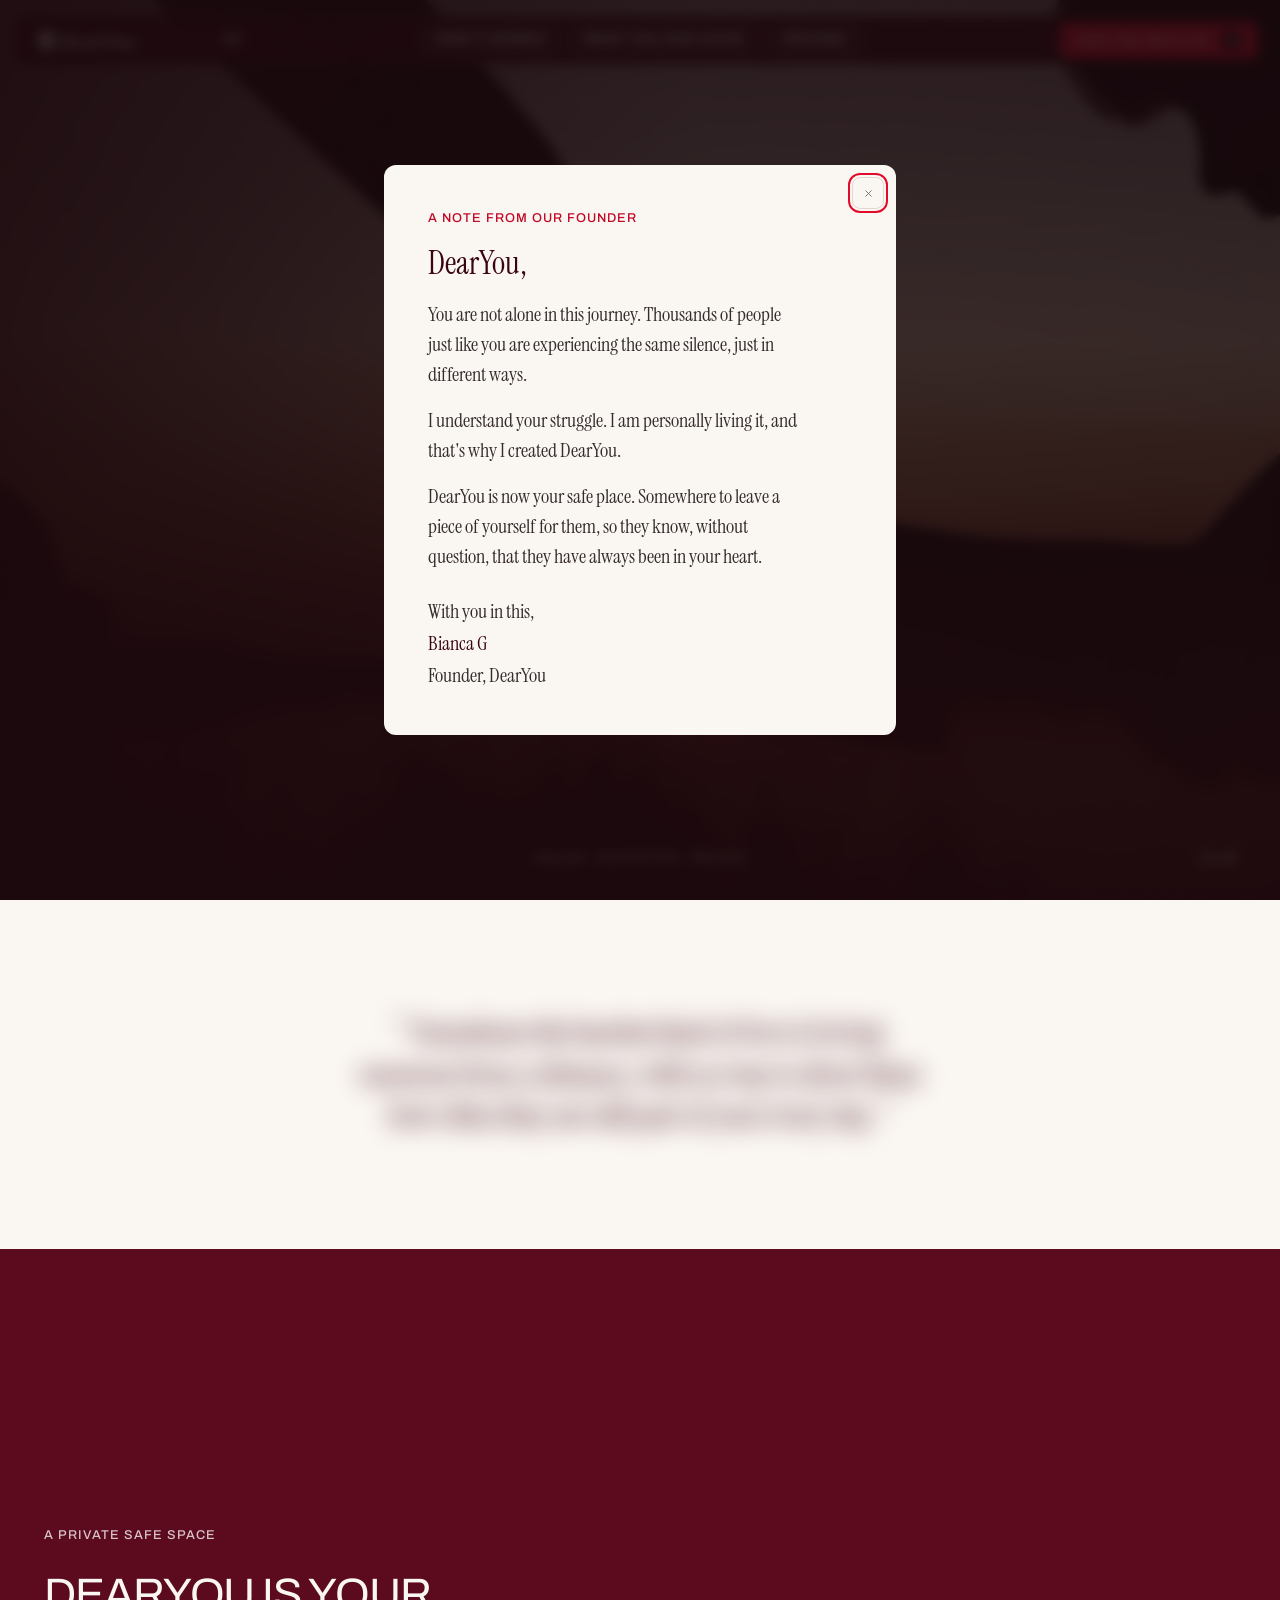
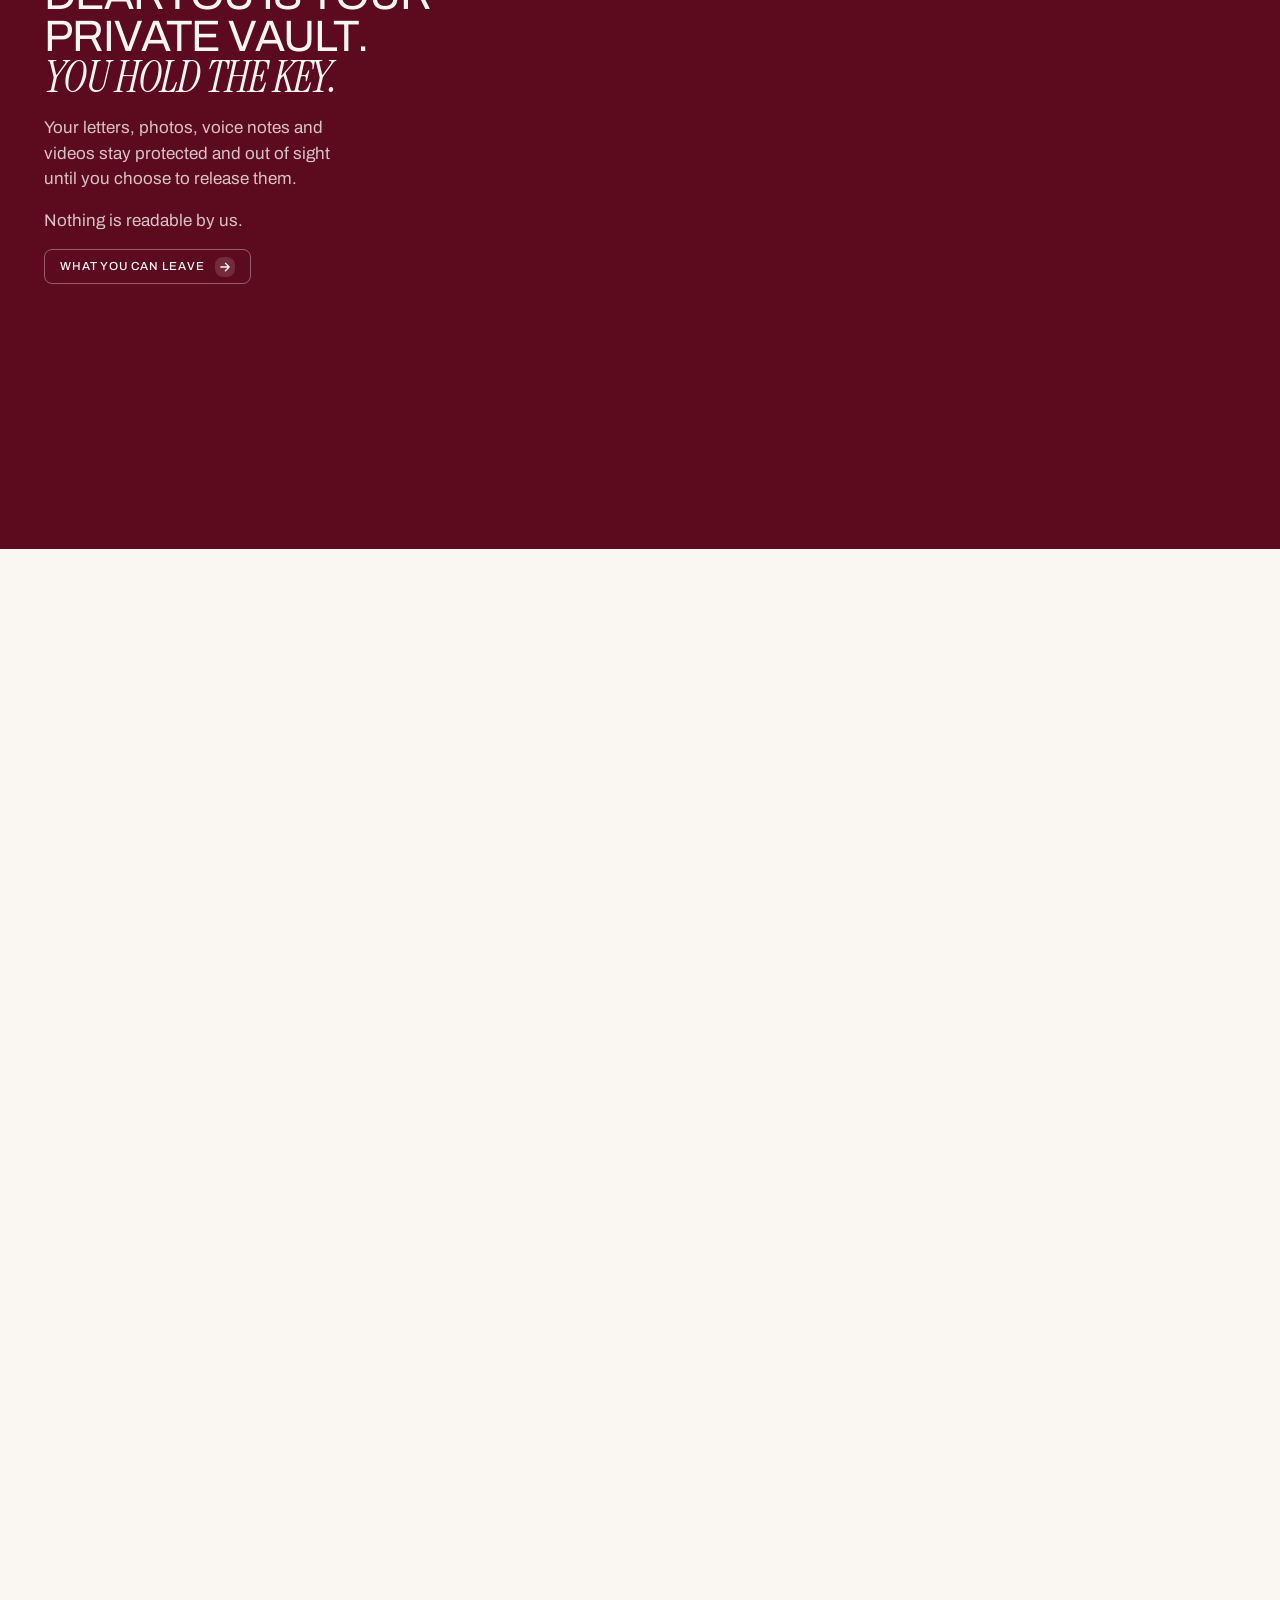
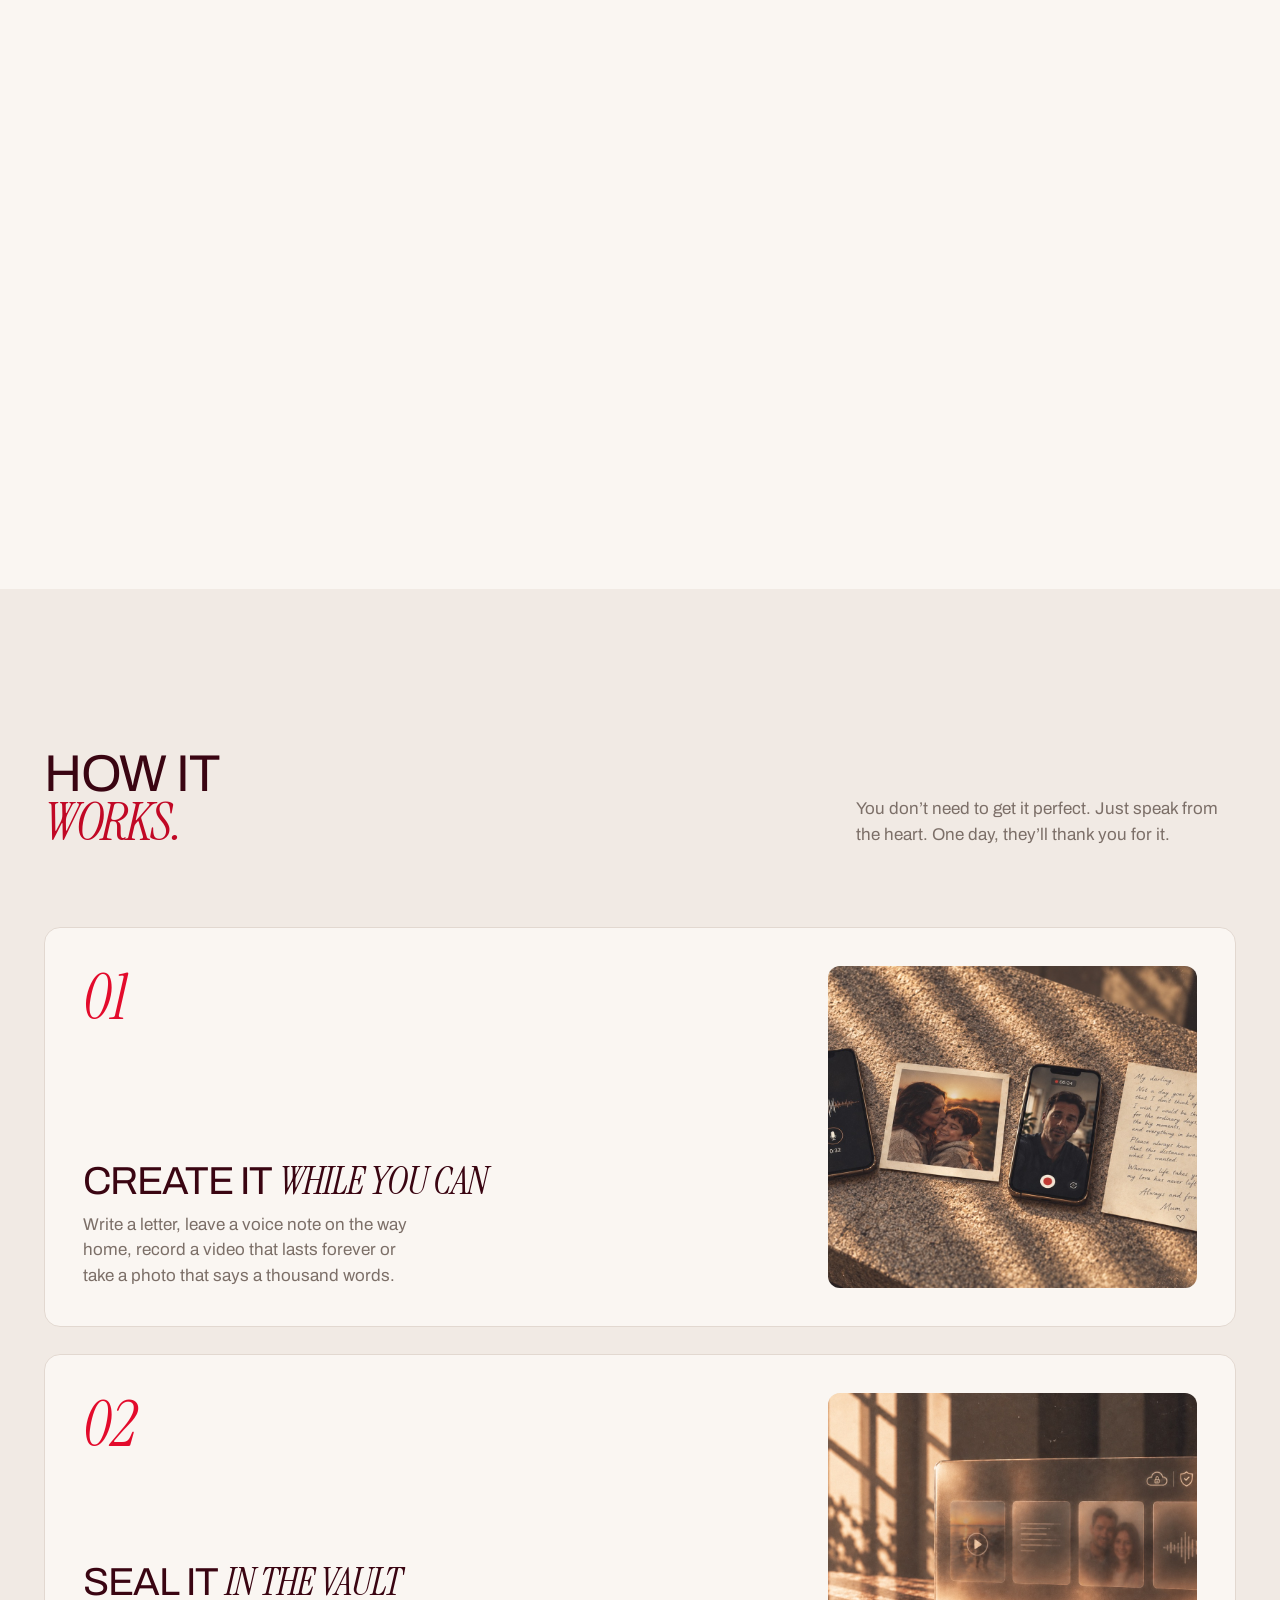
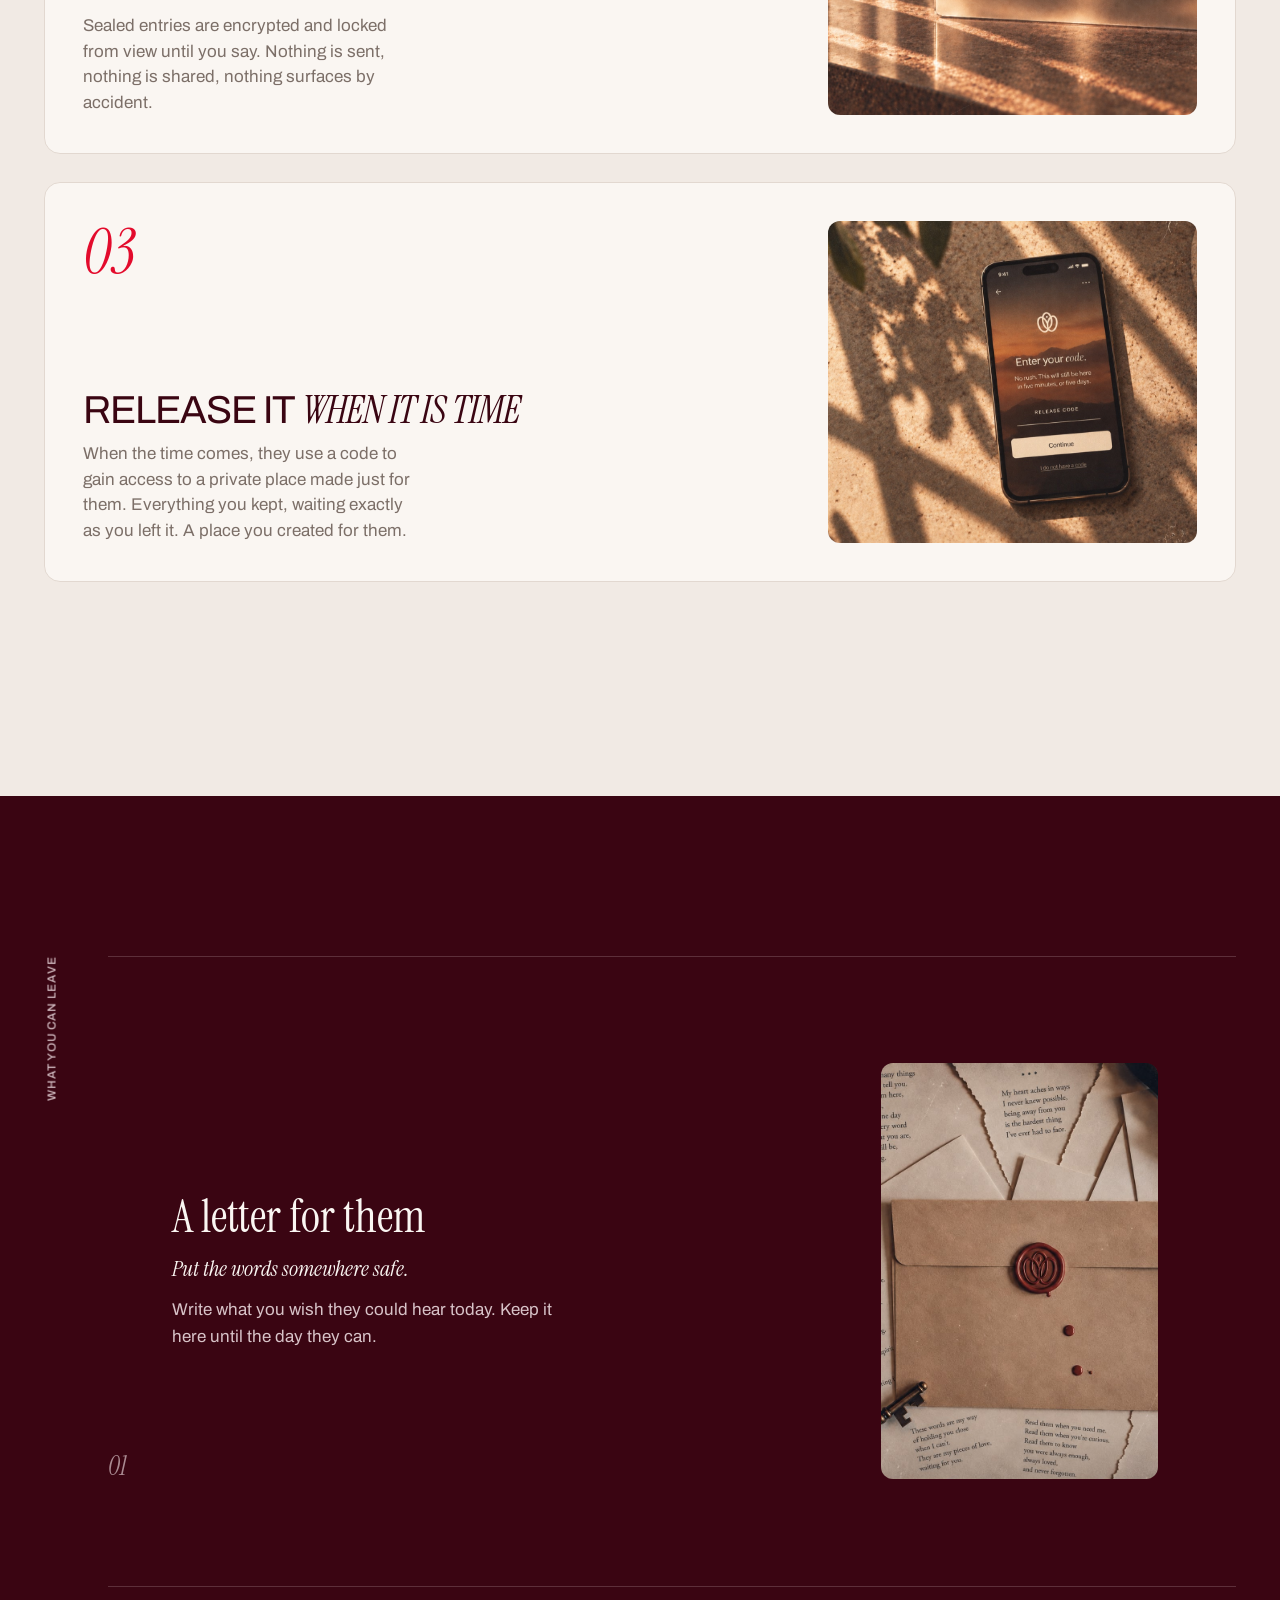
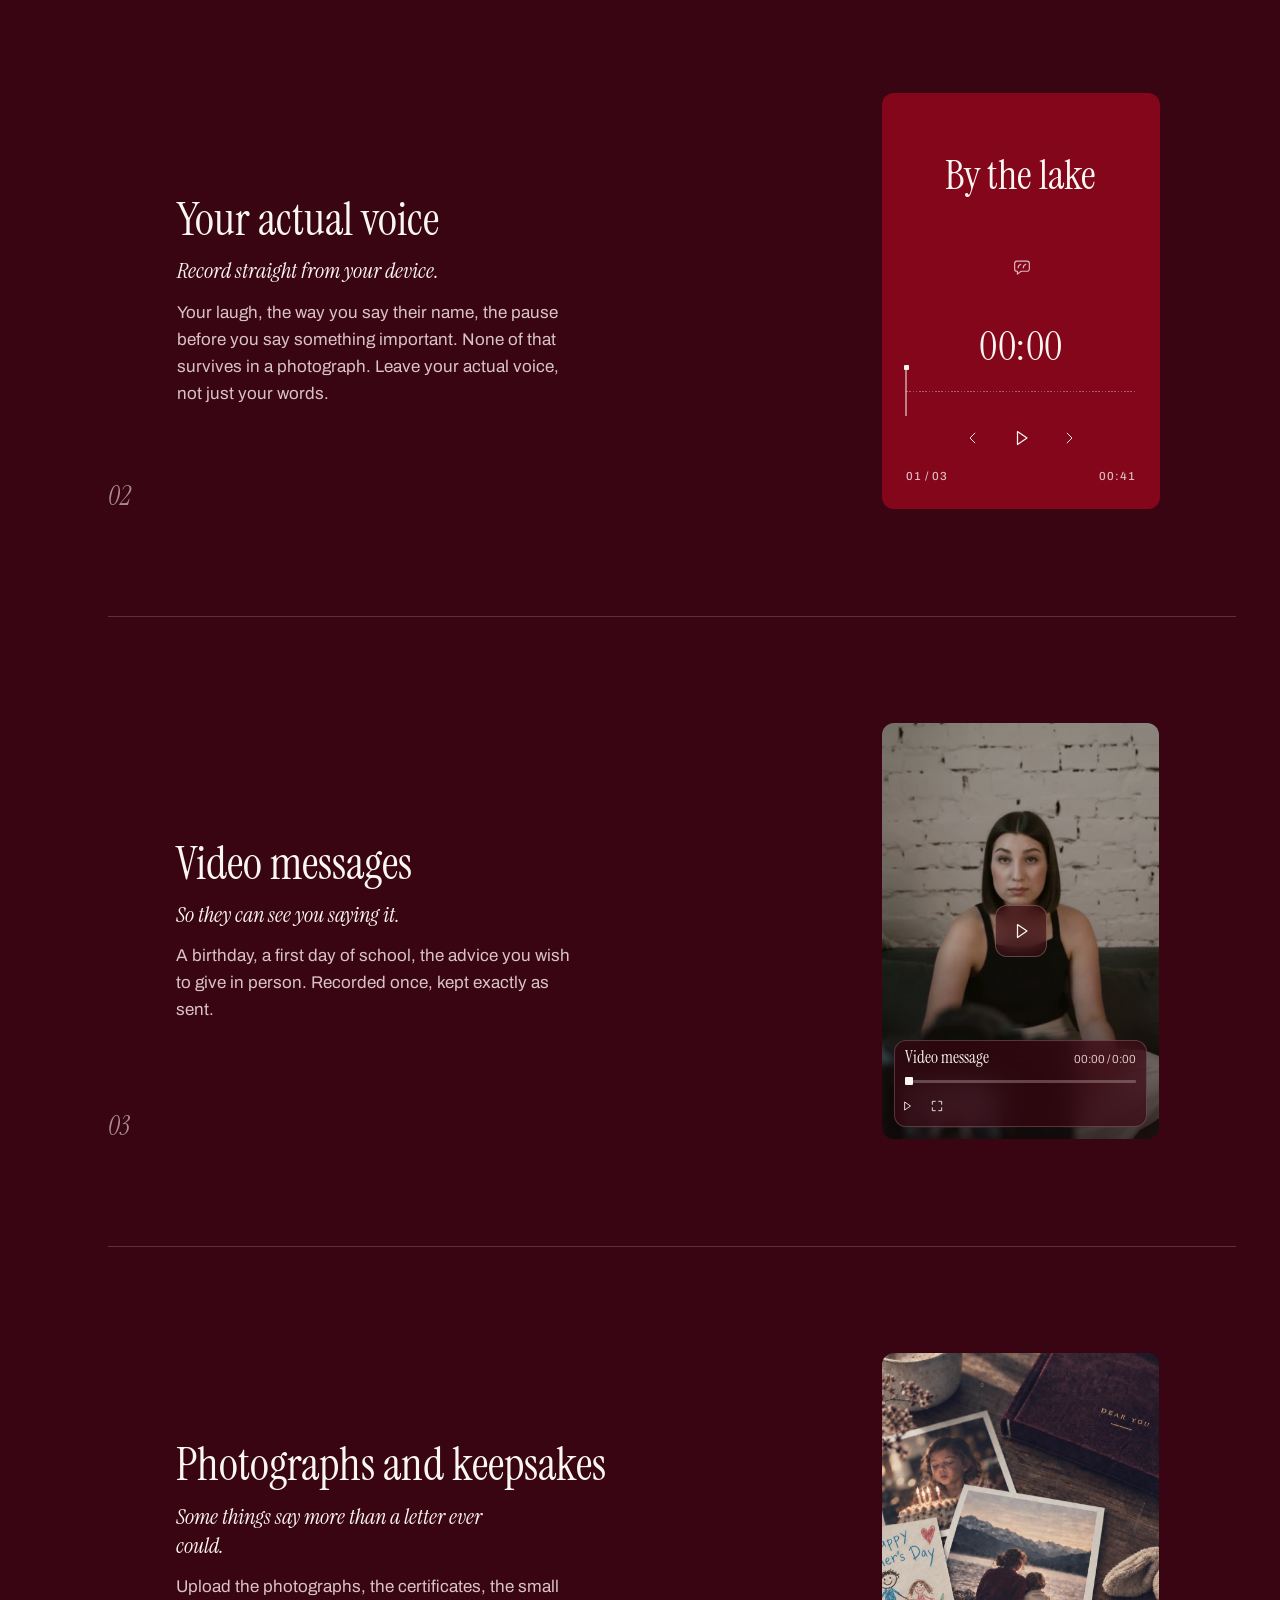
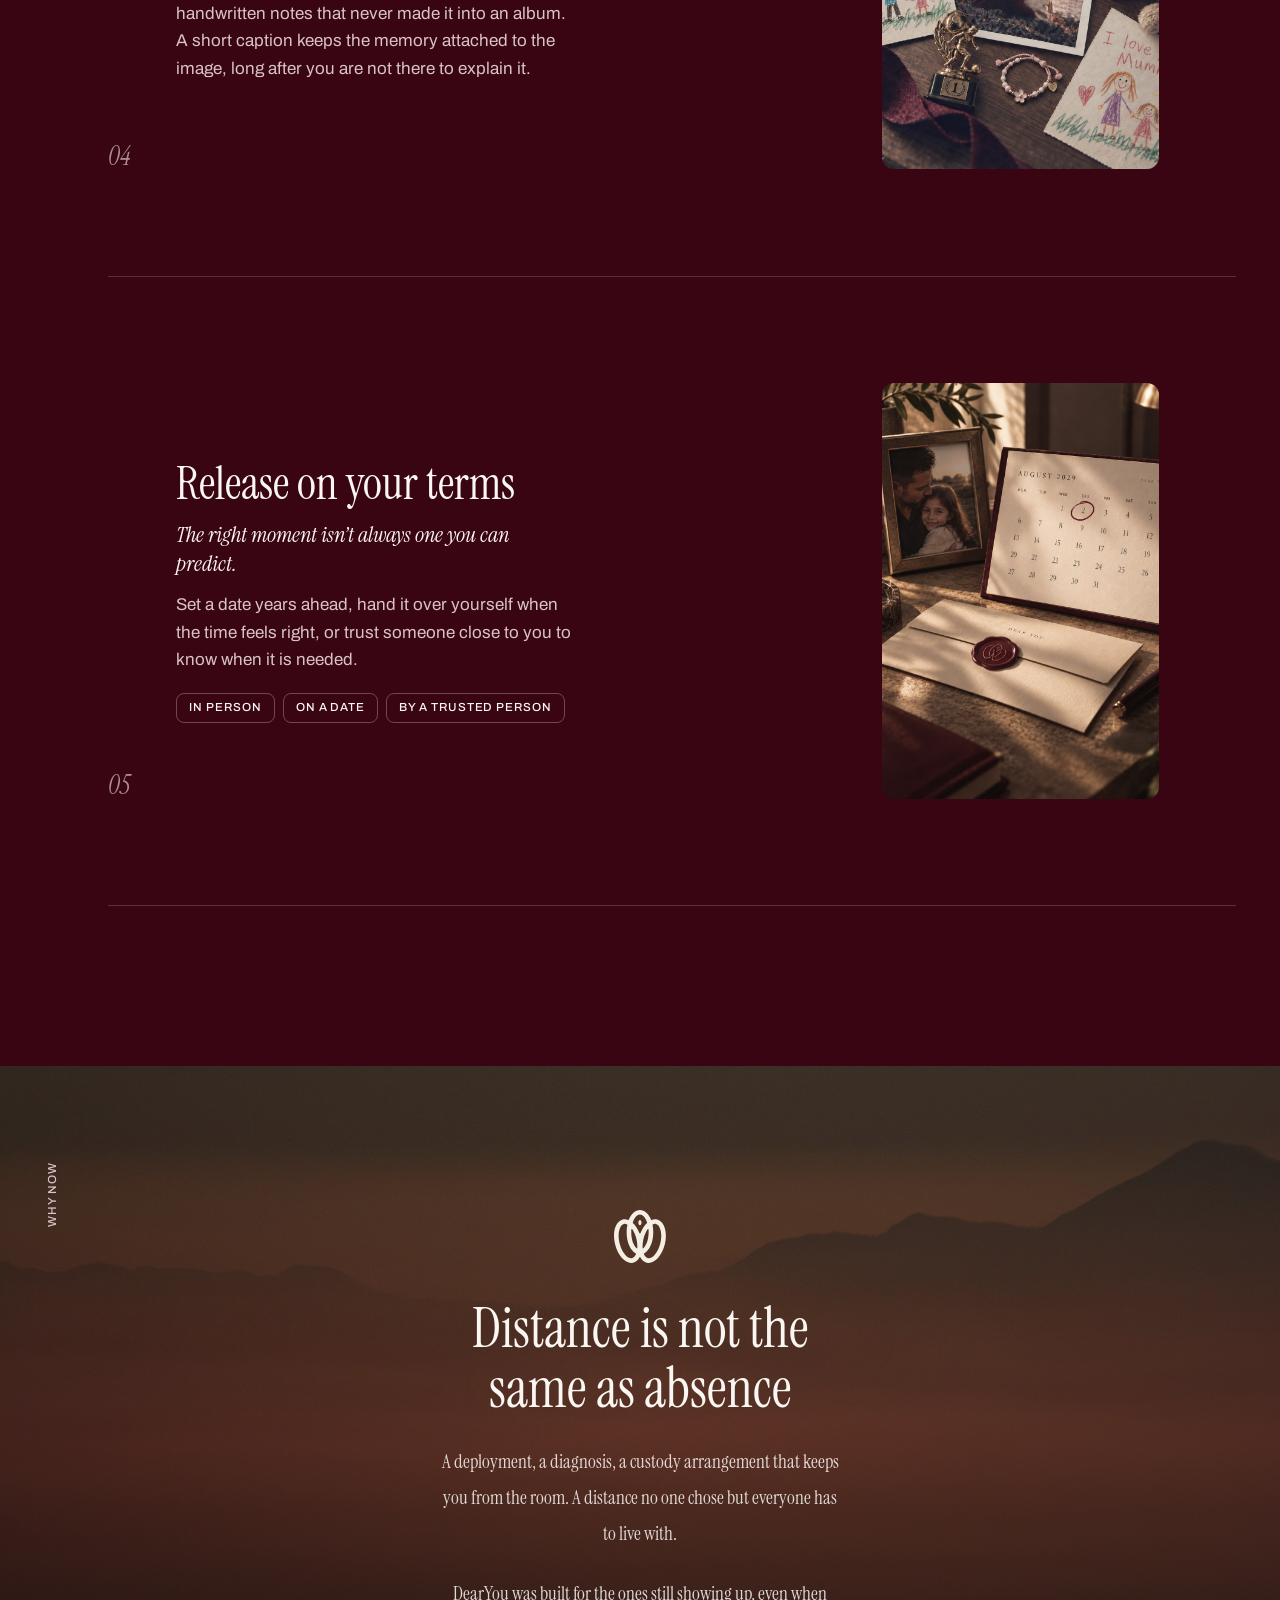
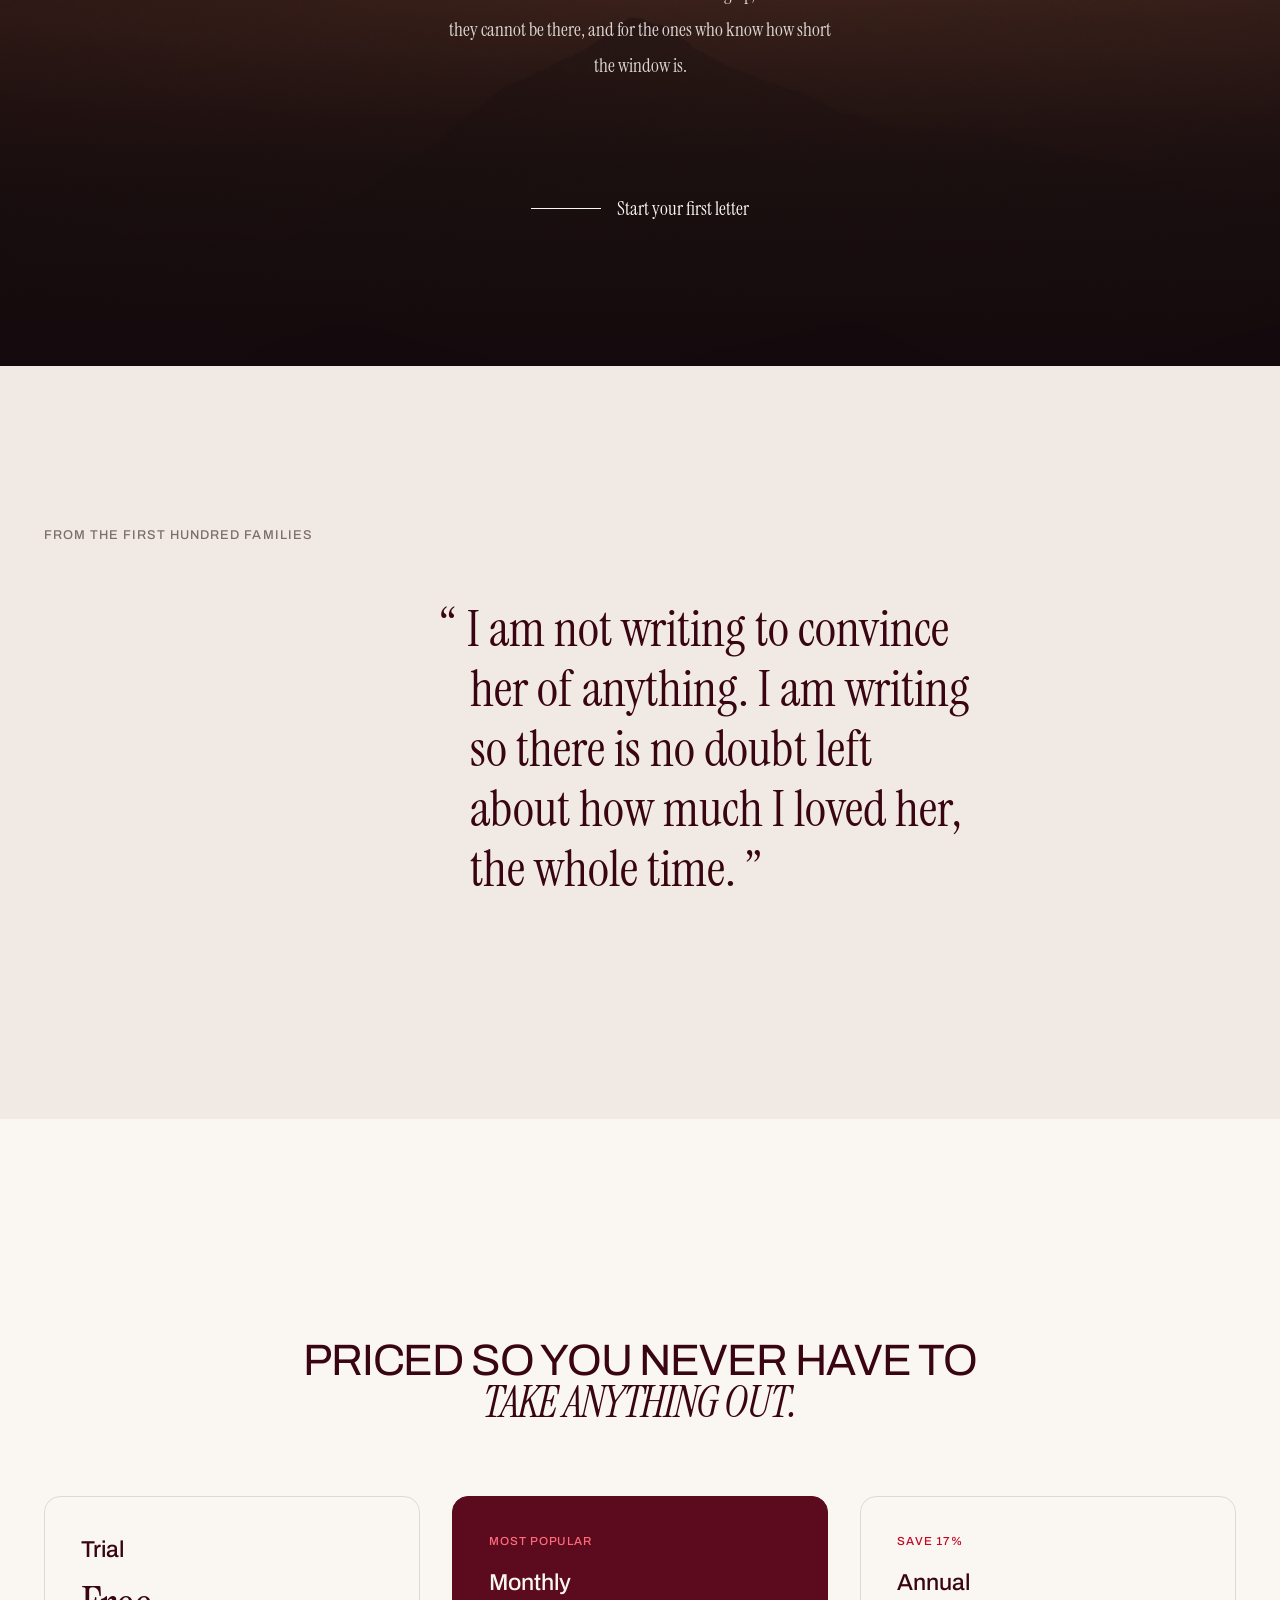
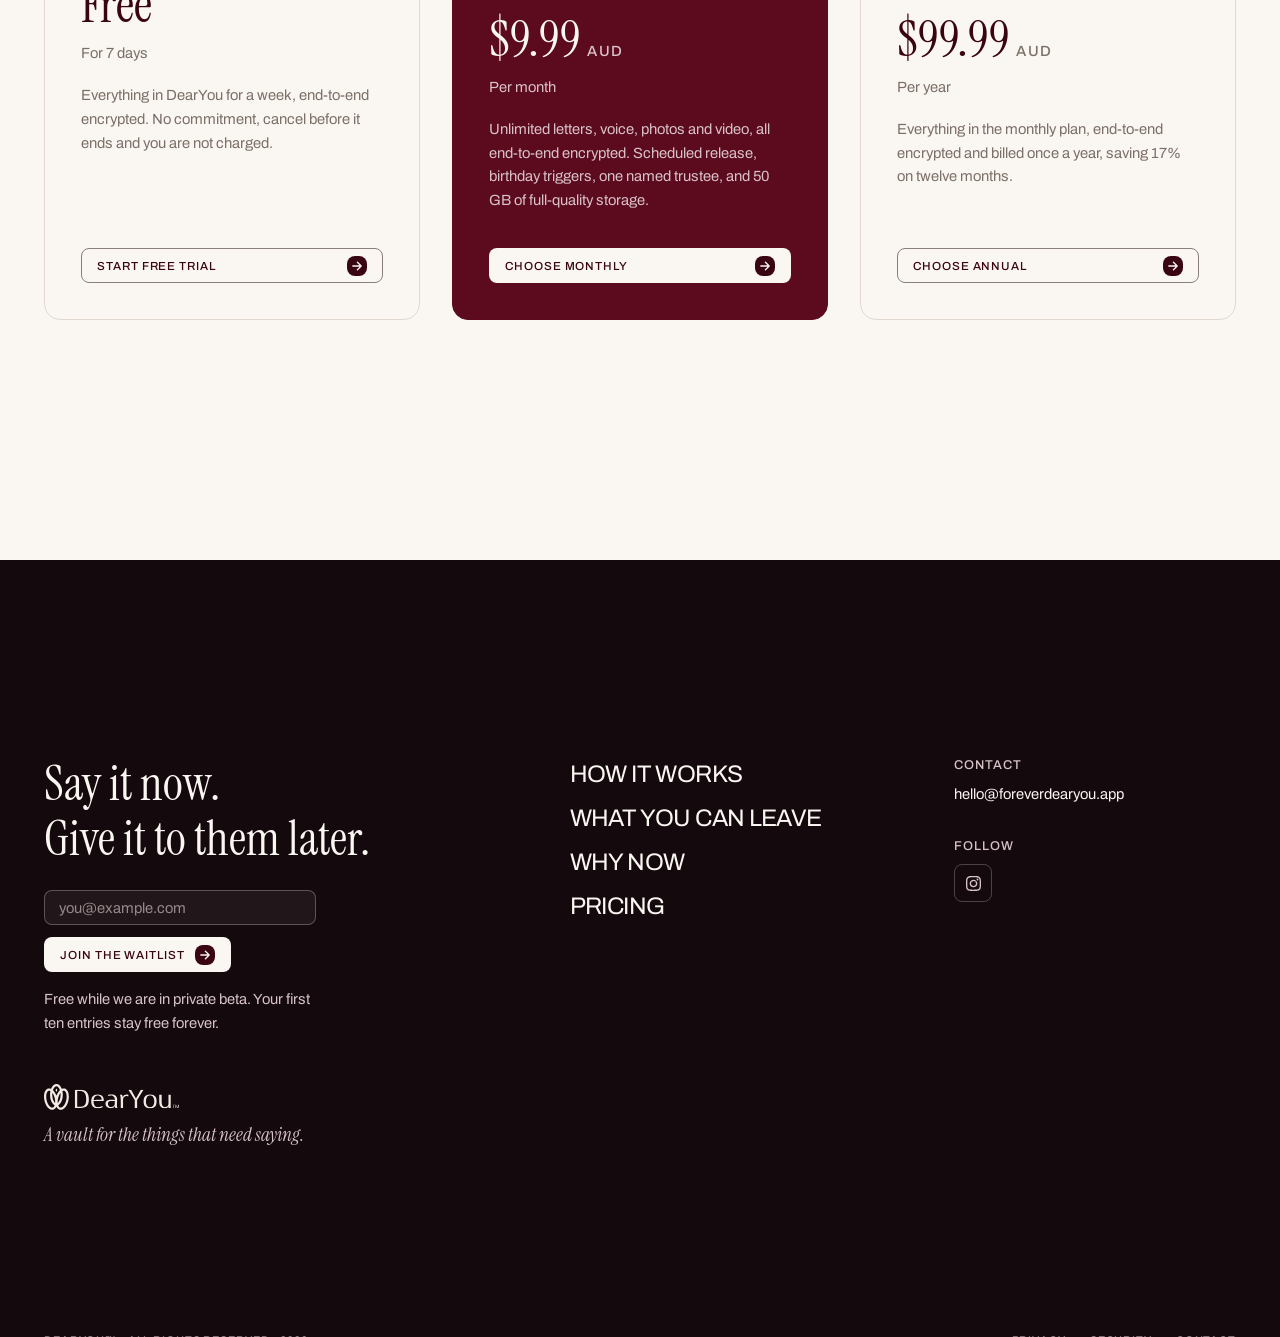
==== commit 1b05c5f6: "Update founder name to Bianca G" ====
--- a/index.html
+++ b/index.html
@@ -3409,7 +3409,7 @@
     </p>
     <p class="fnote__sign">
       With you in this,<br>
-      <span class="fnote__name">Vas Kara</span><br>
+      <span class="fnote__name">Bianca G</span><br>
       Founder, DearYou
     </p>
   </div>
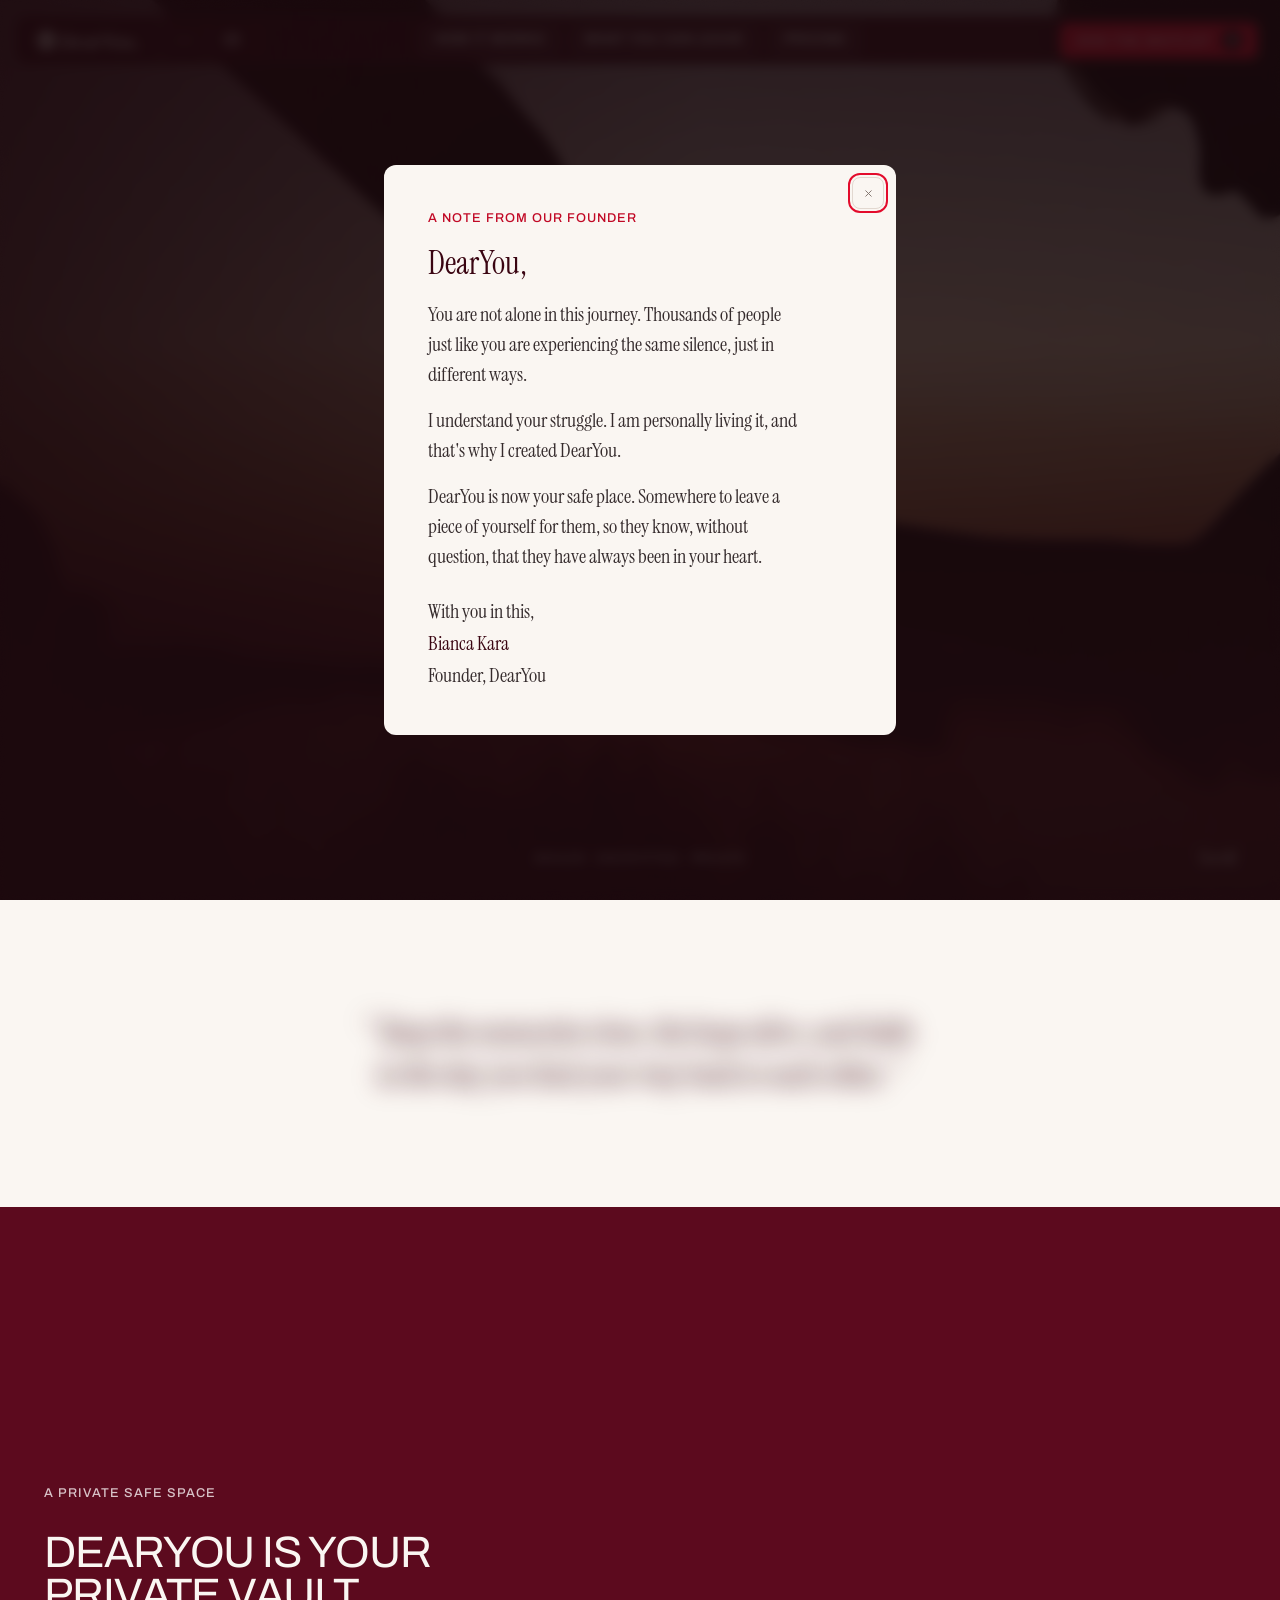
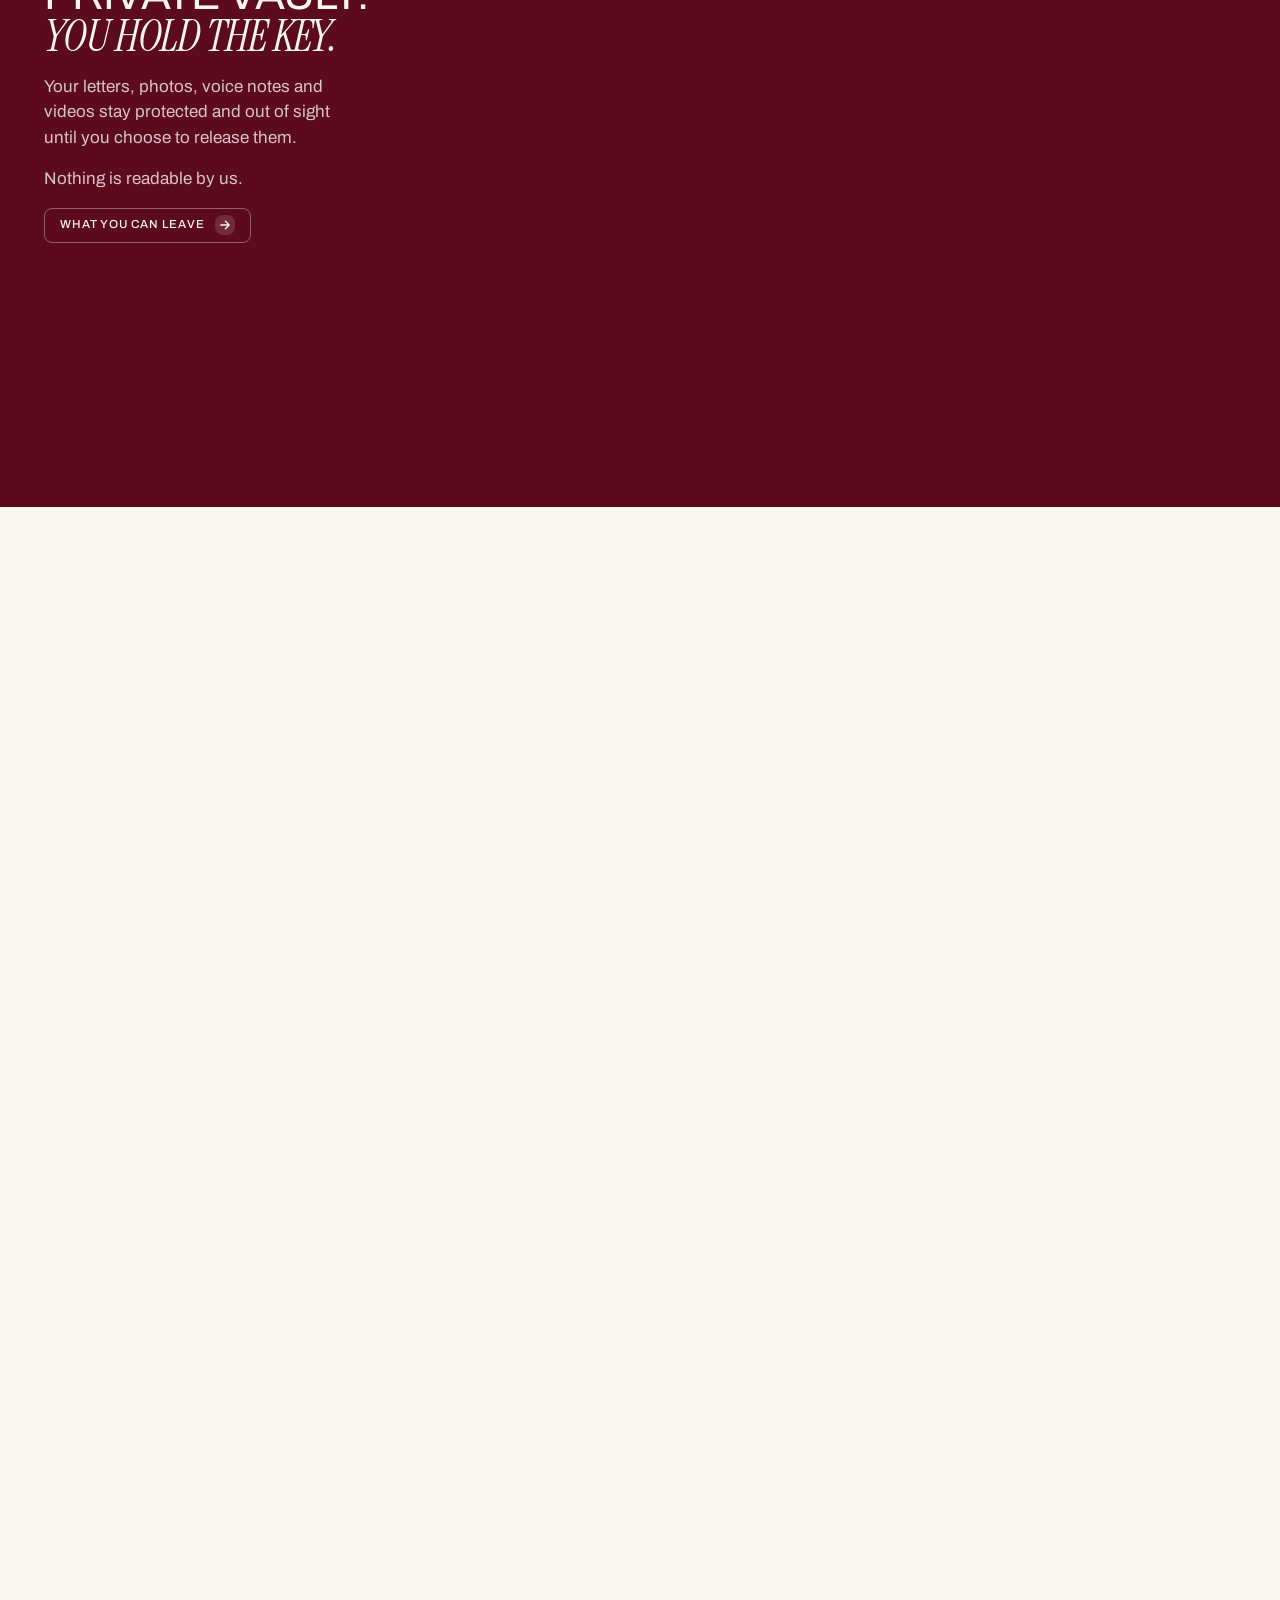
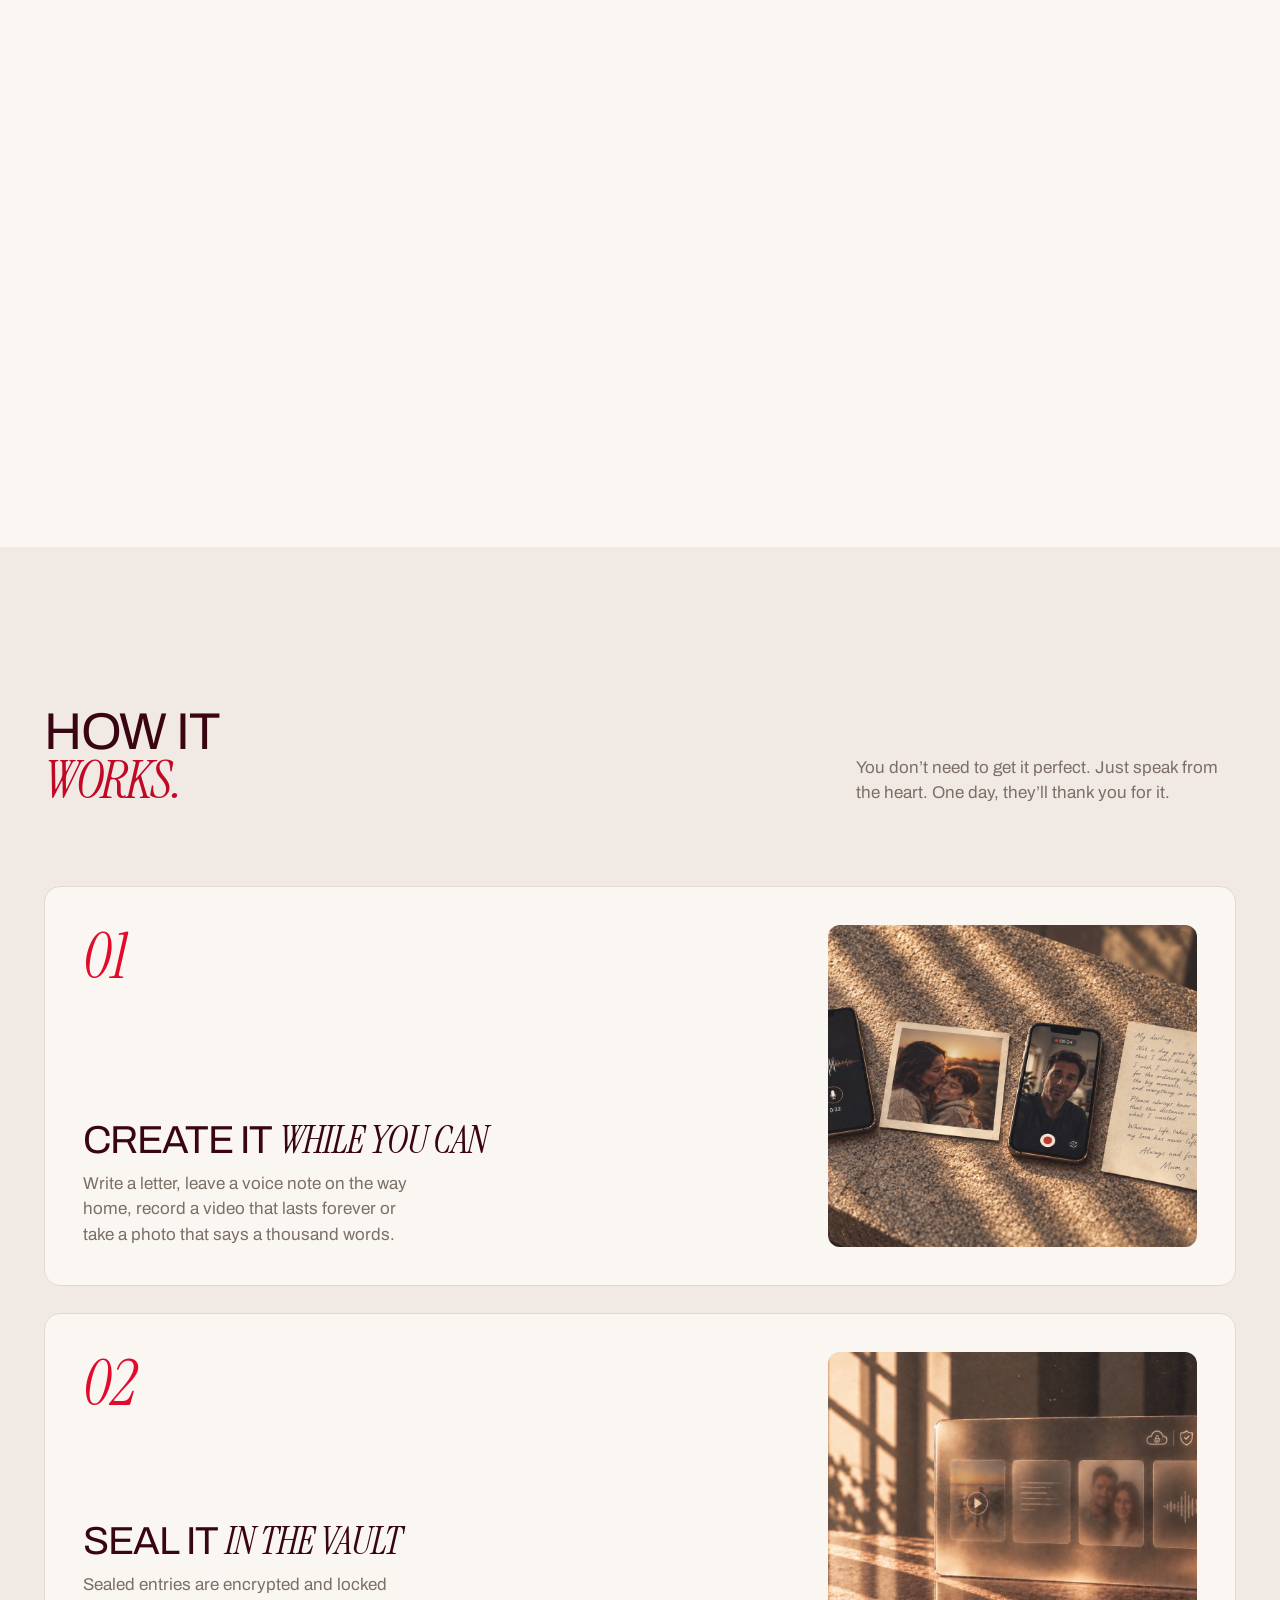
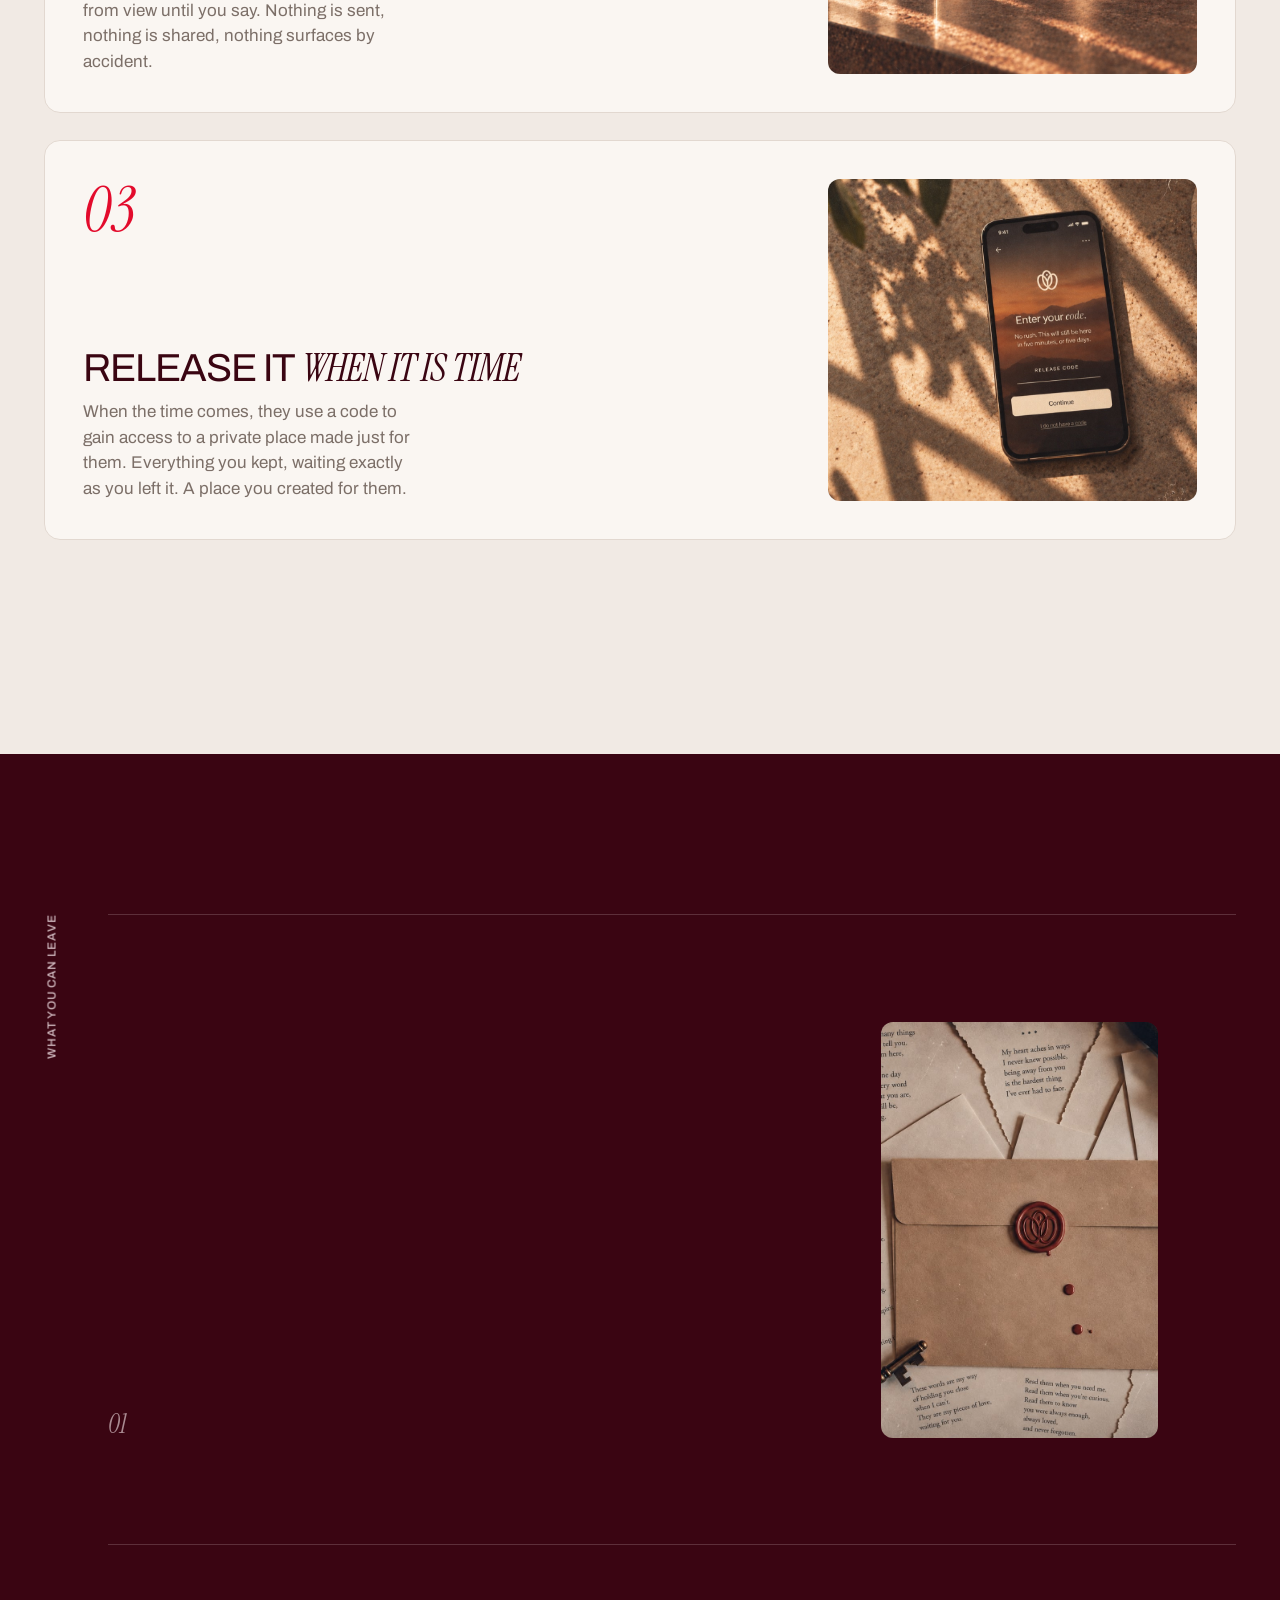
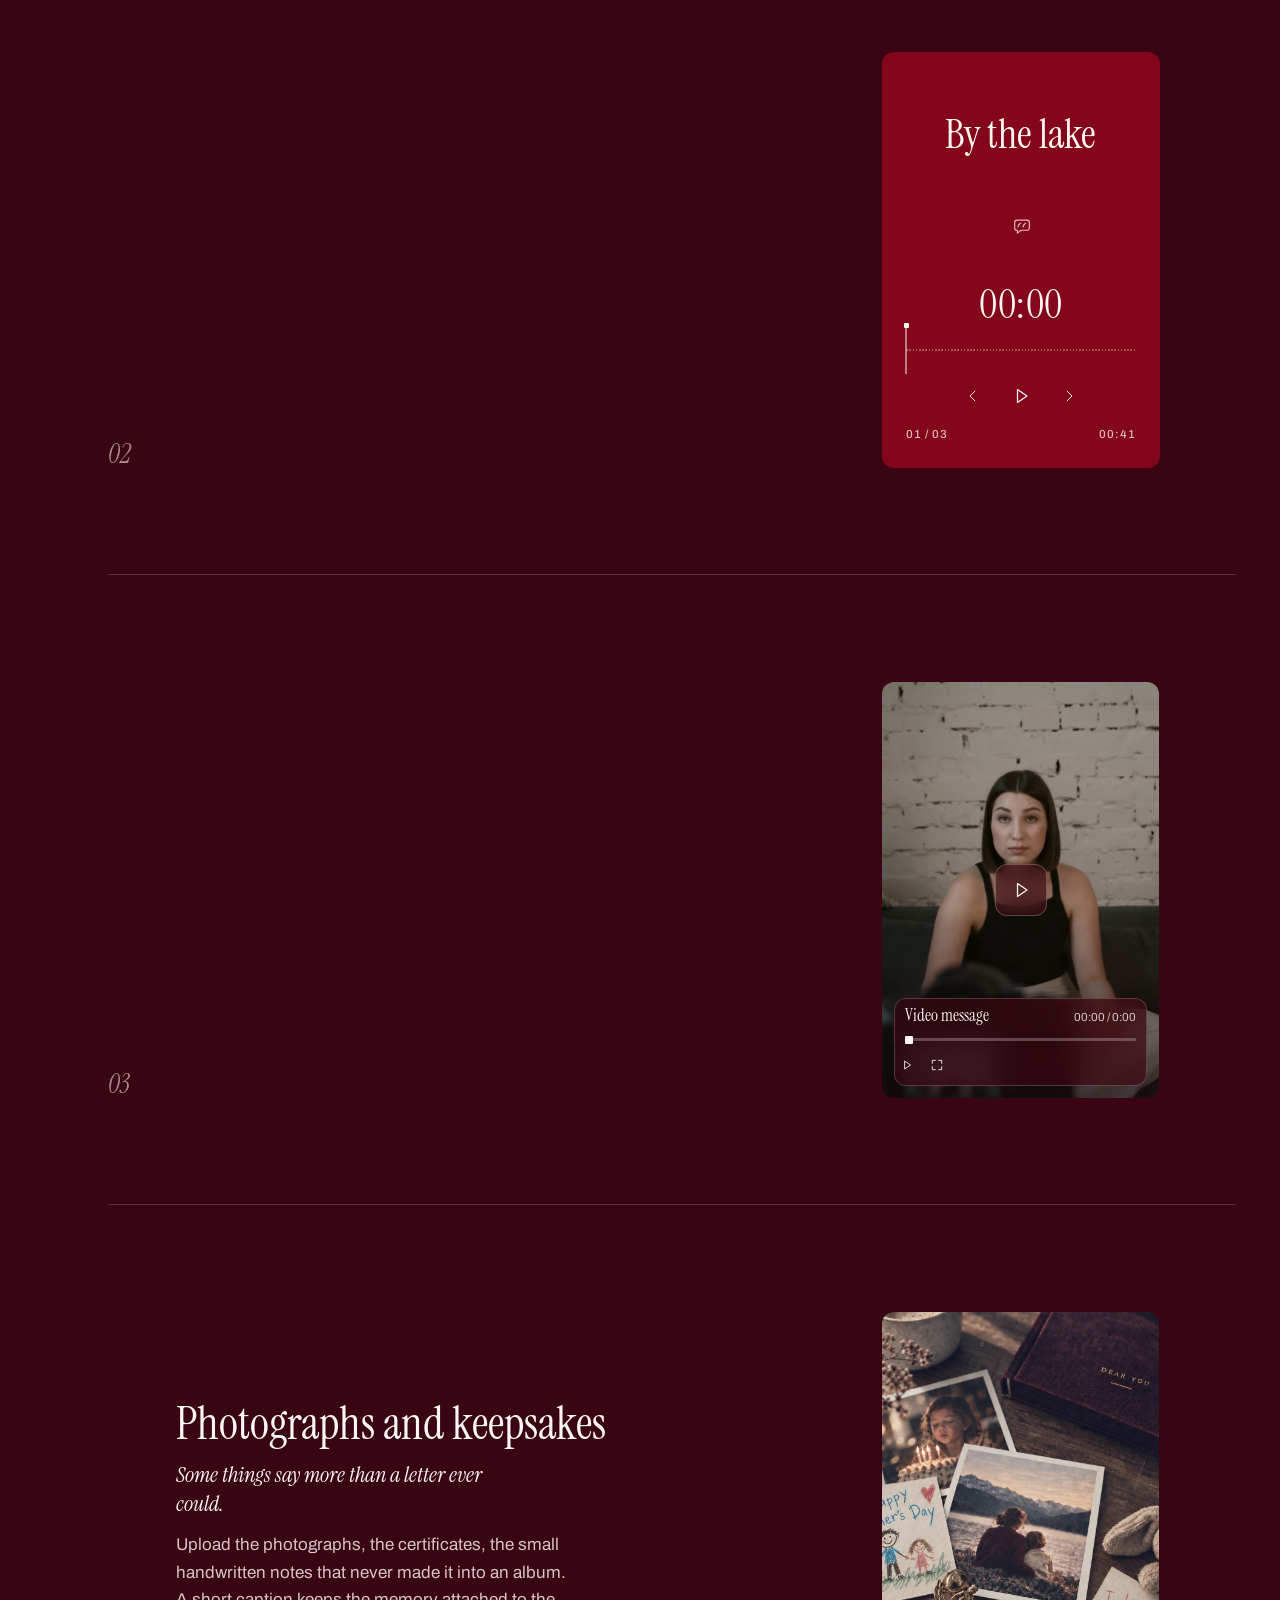
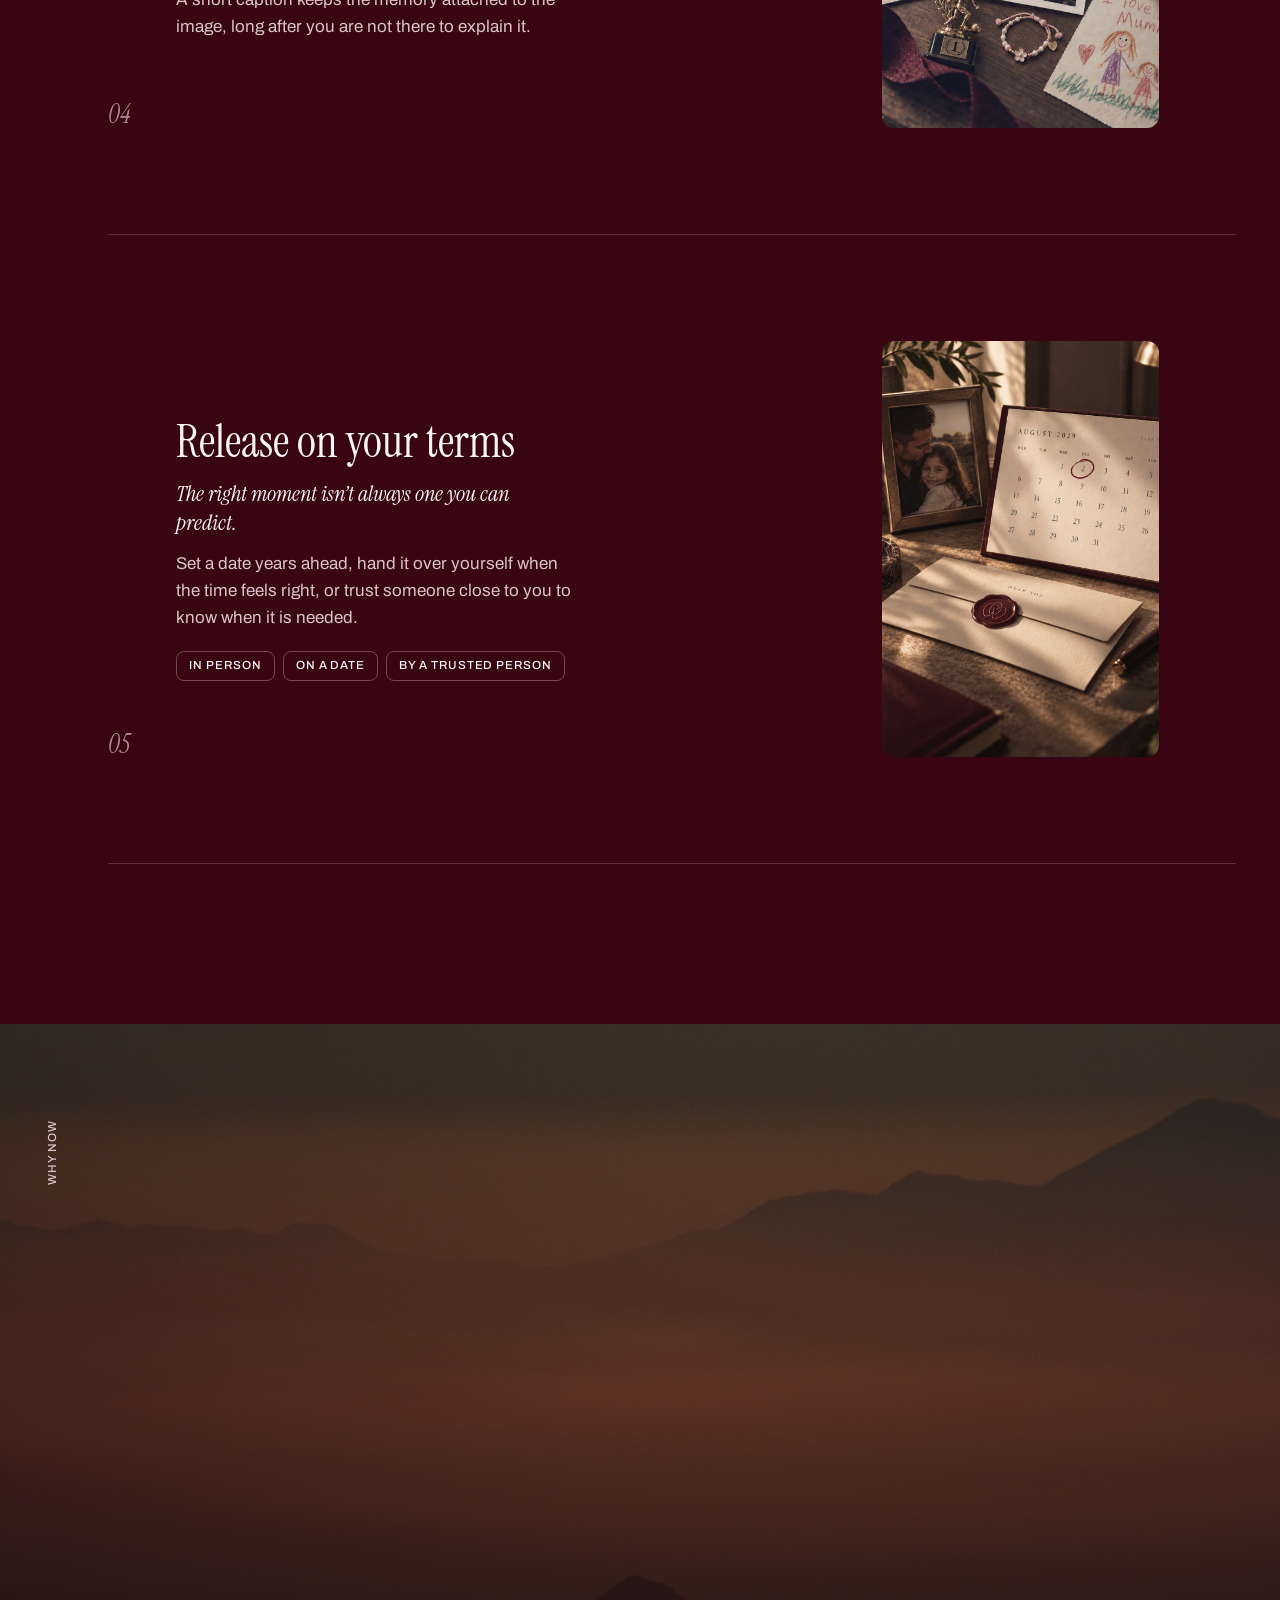
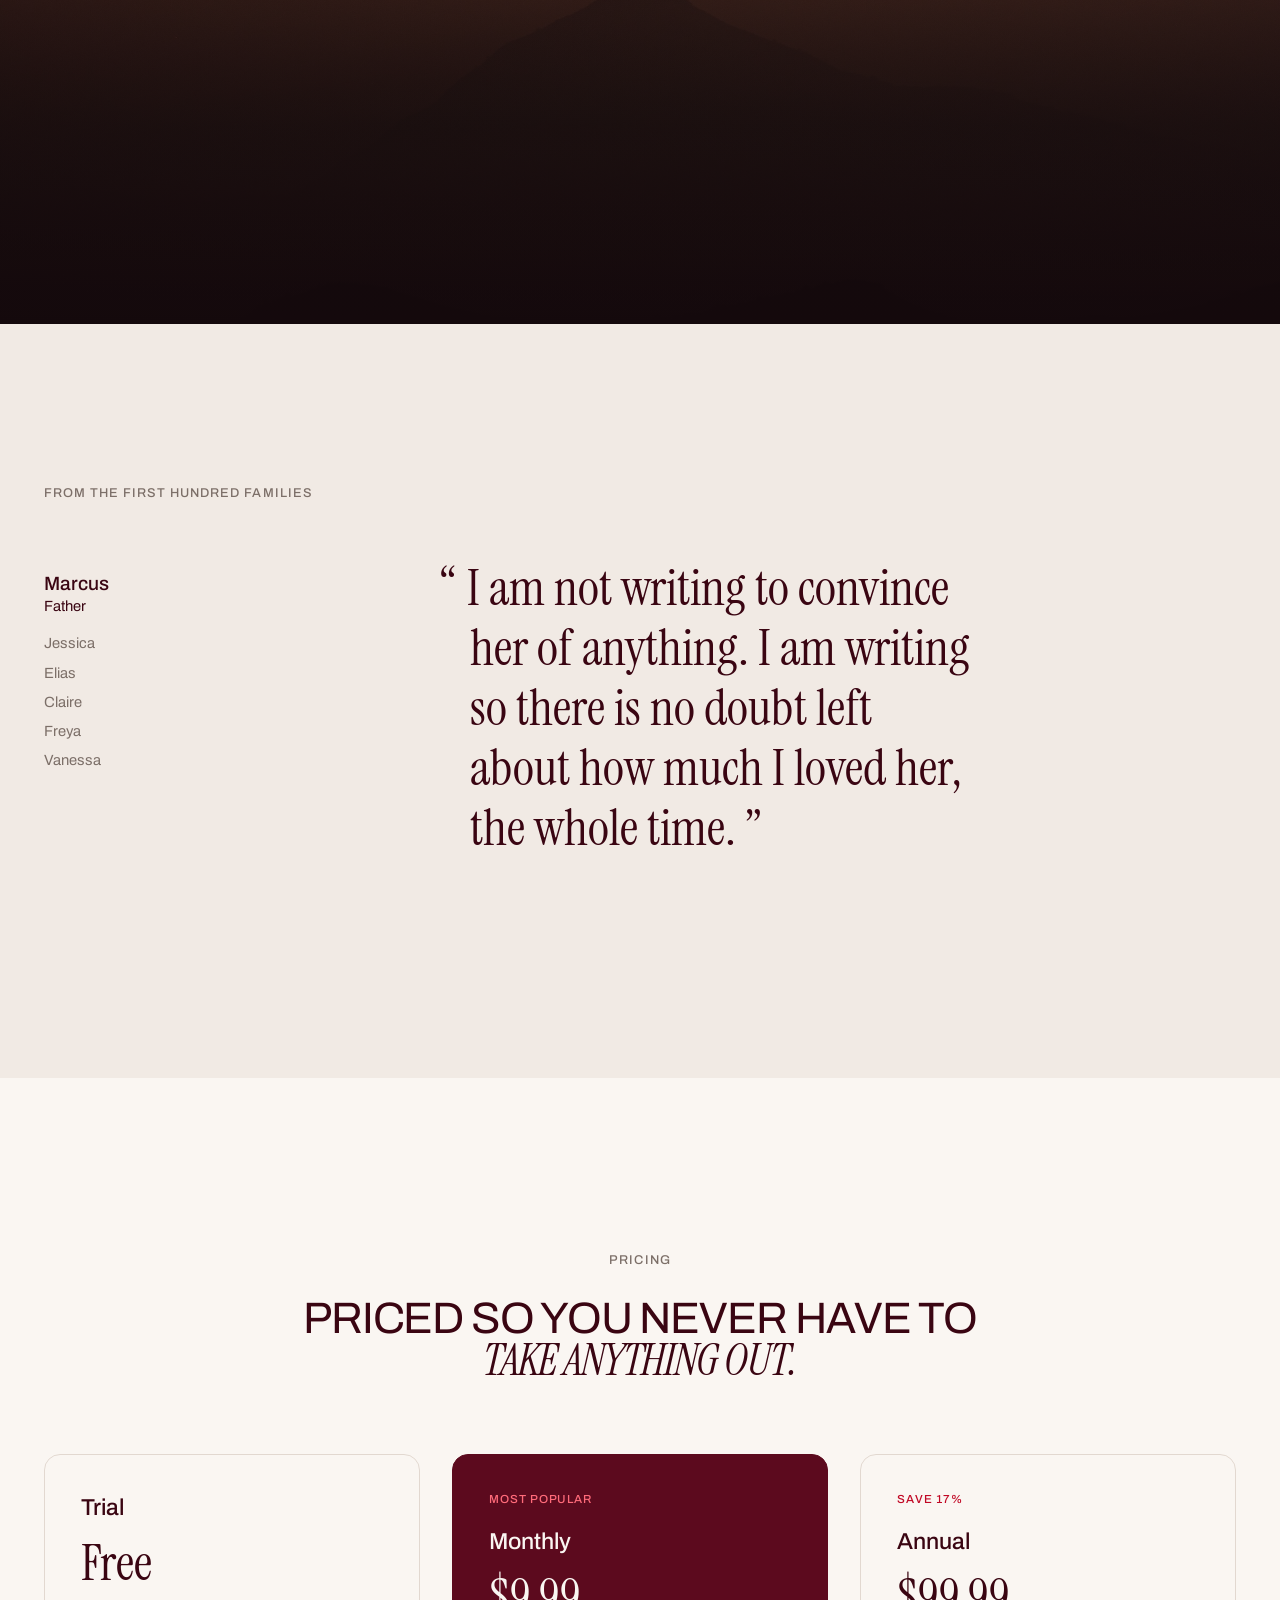
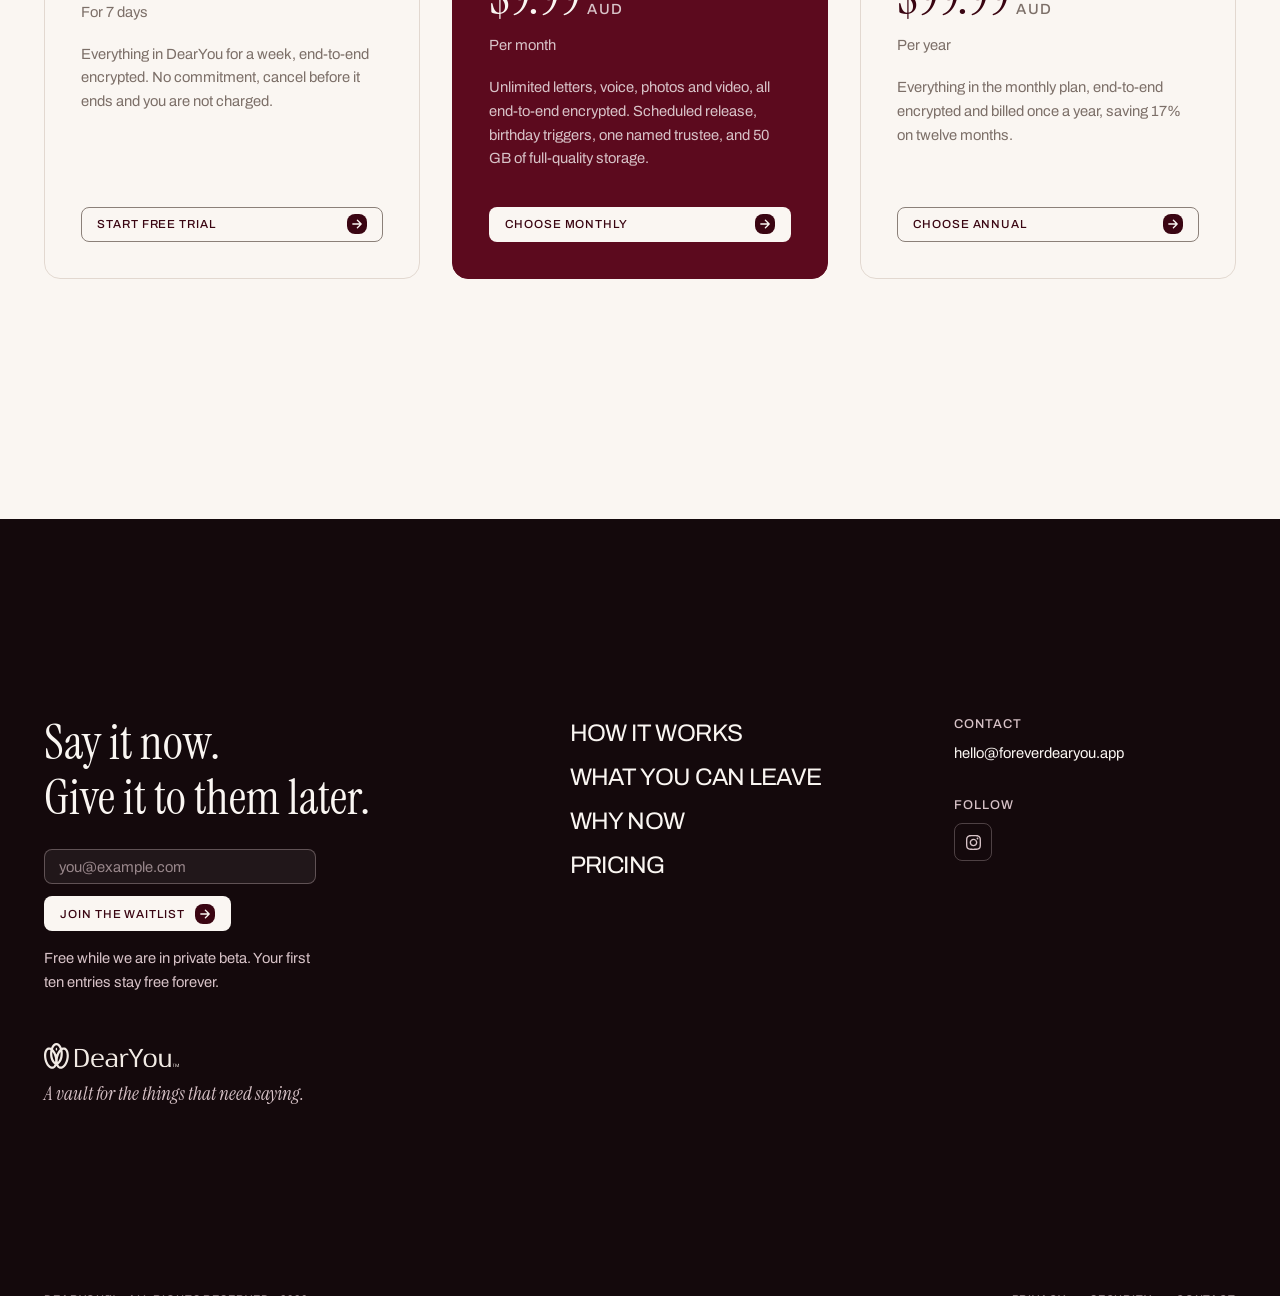
==== commit 83d4af73: "Update founder name to Bianca Kara" ====
--- a/index.html
+++ b/index.html
@@ -3409,7 +3409,7 @@
     </p>
     <p class="fnote__sign">
       With you in this,<br>
-      <span class="fnote__name">Bianca G</span><br>
+      <span class="fnote__name">Bianca Kara</span><br>
       Founder, DearYou
     </p>
   </div>
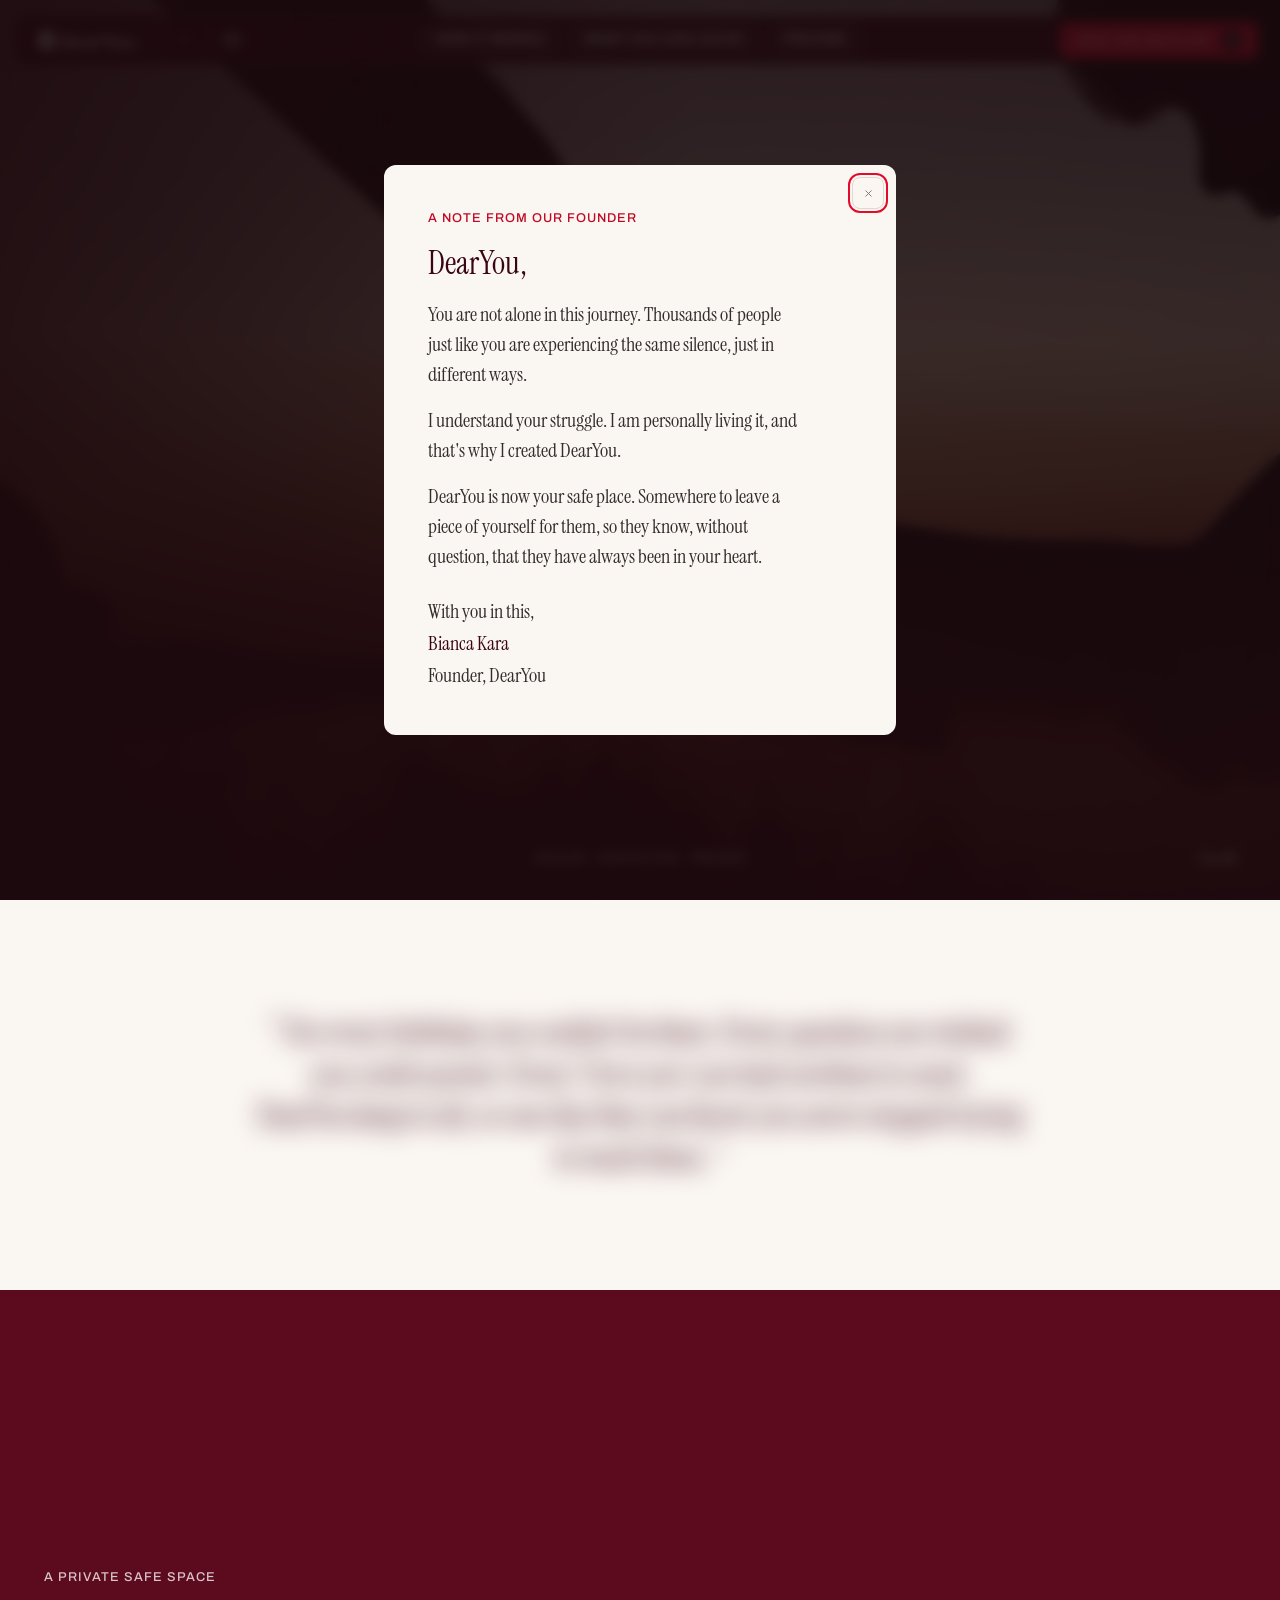
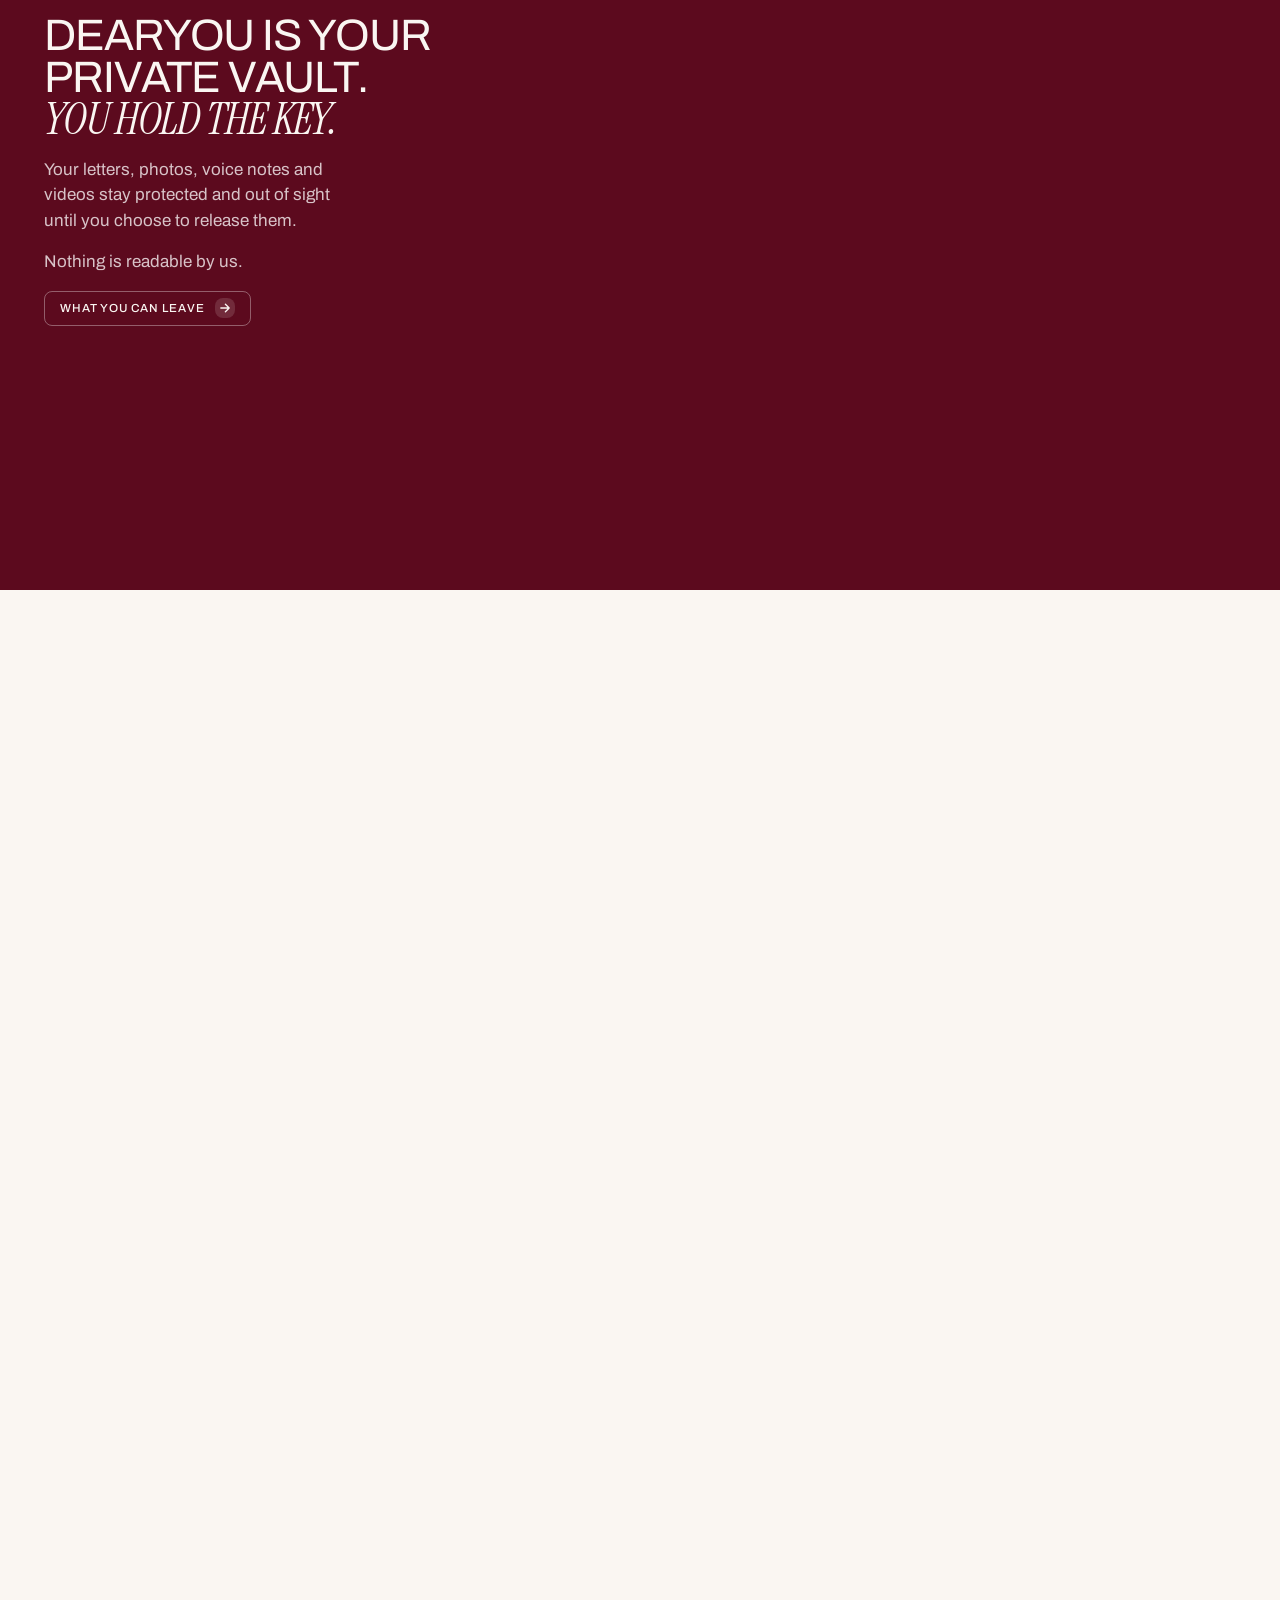
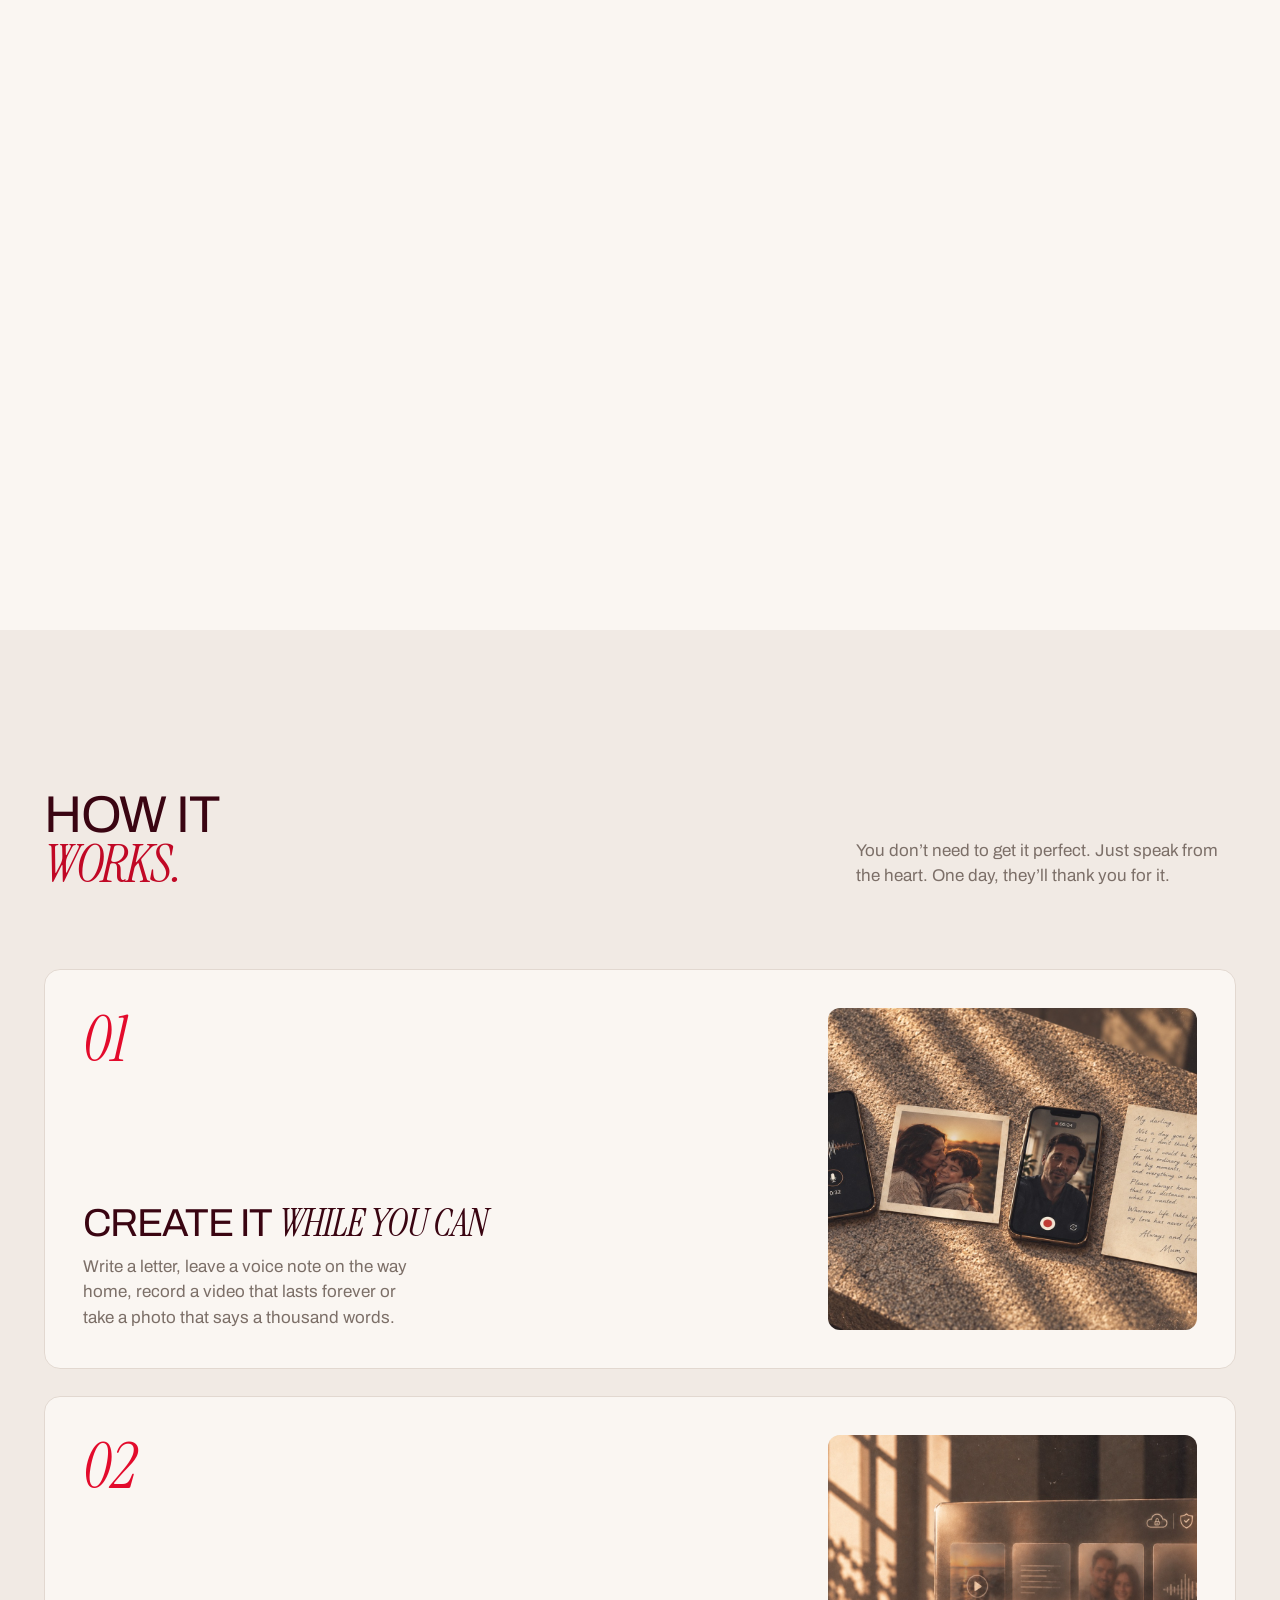
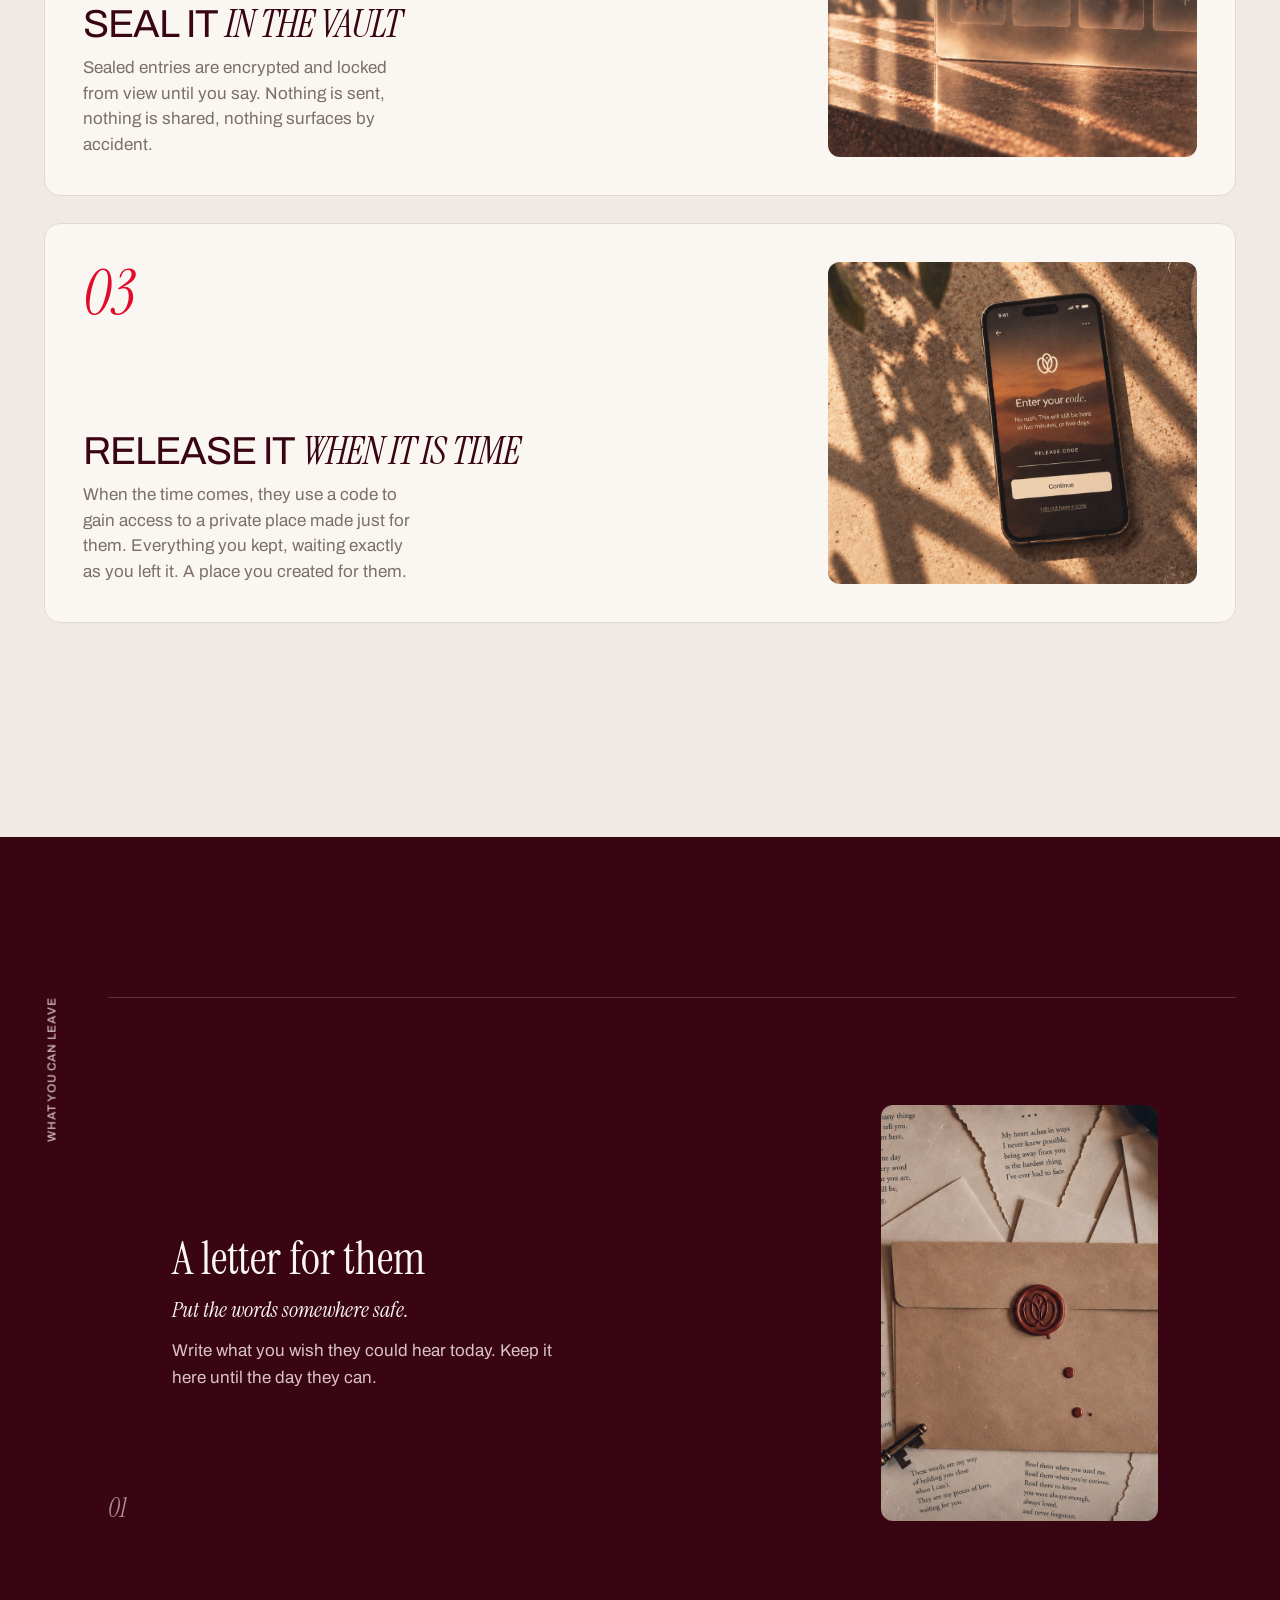
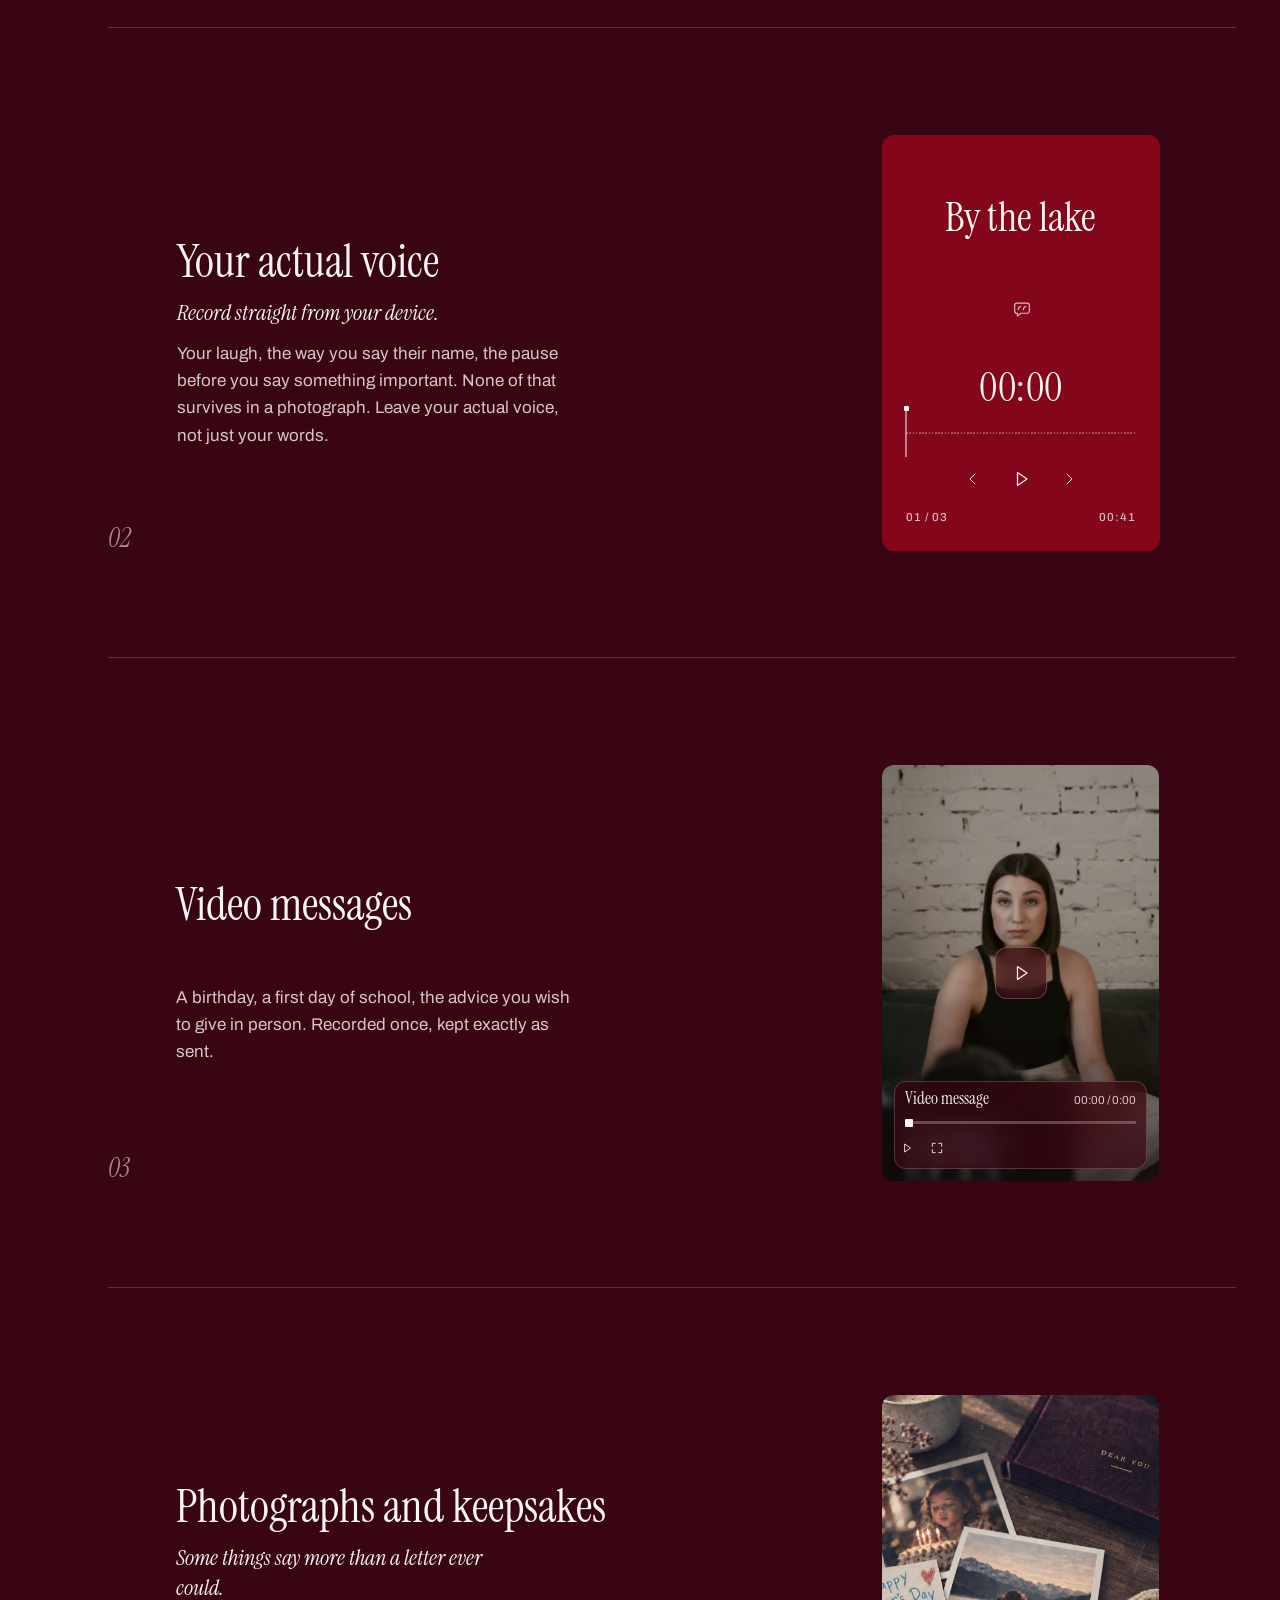
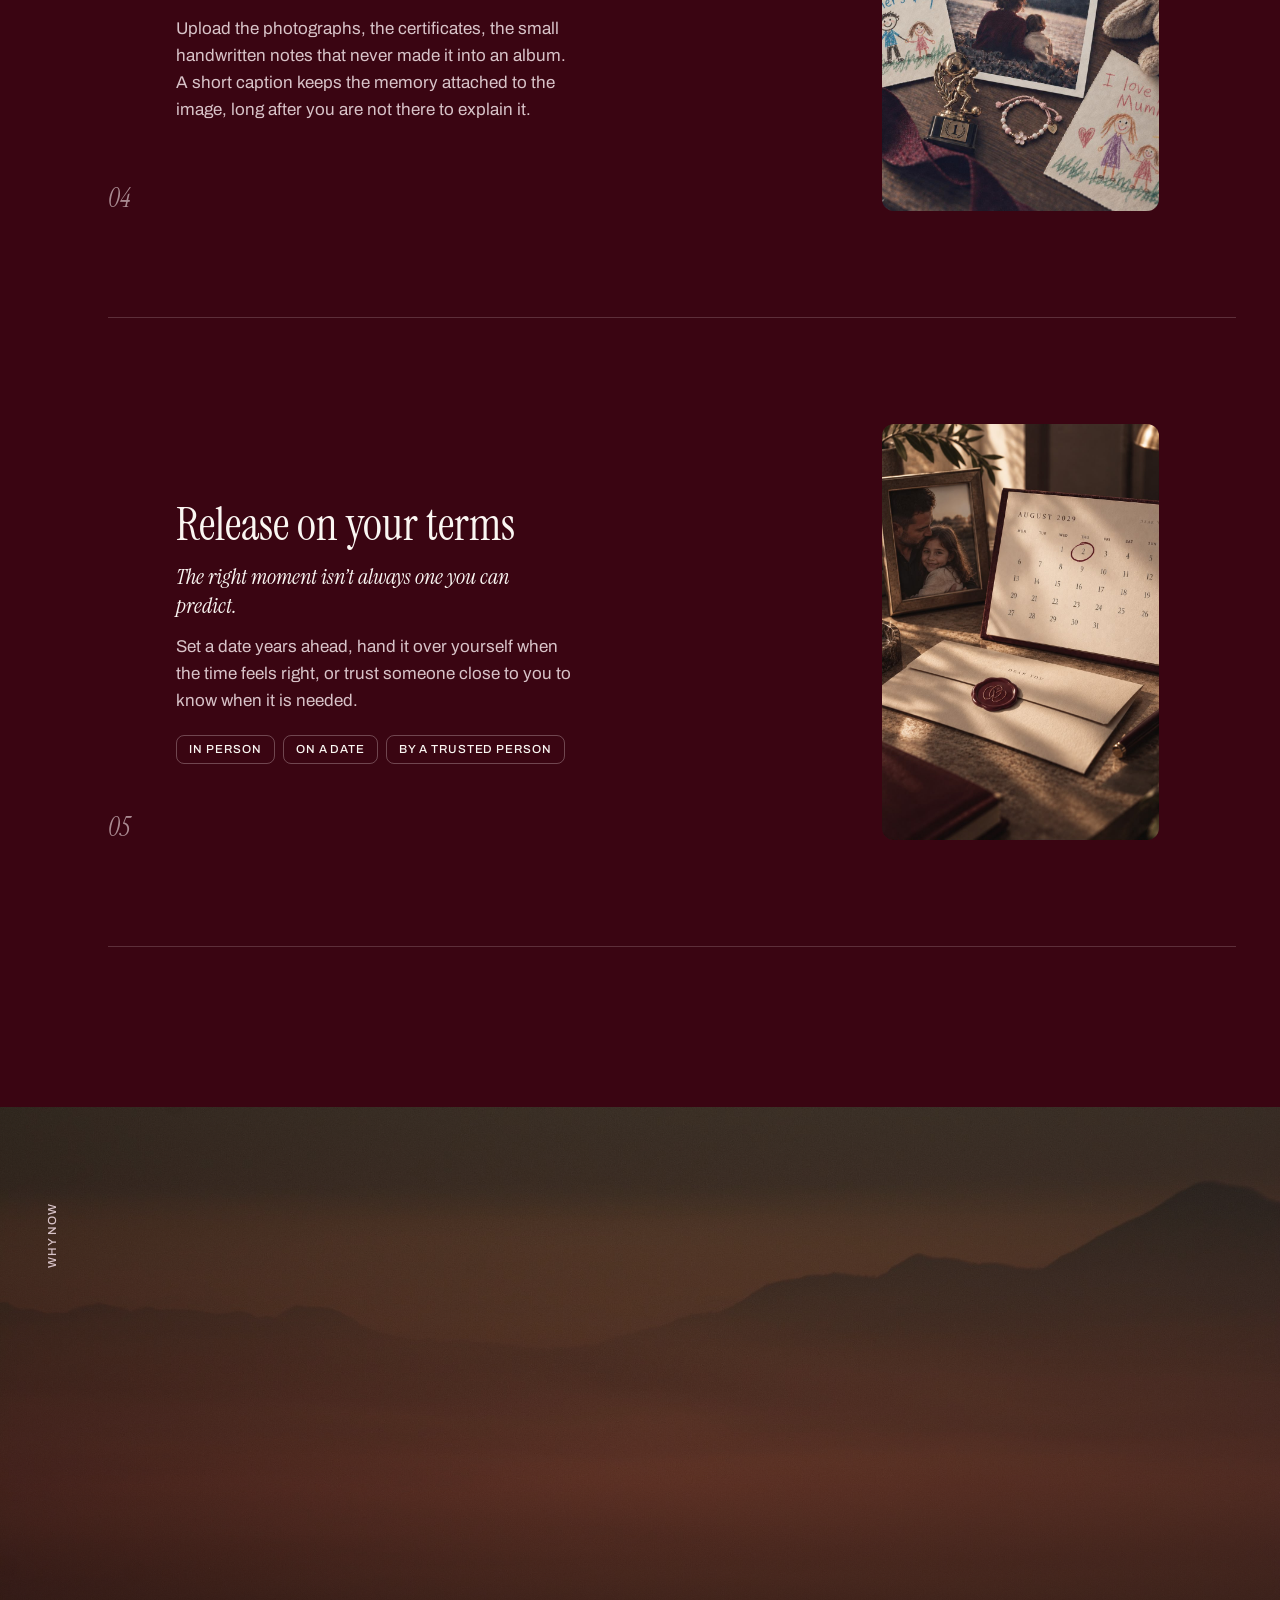
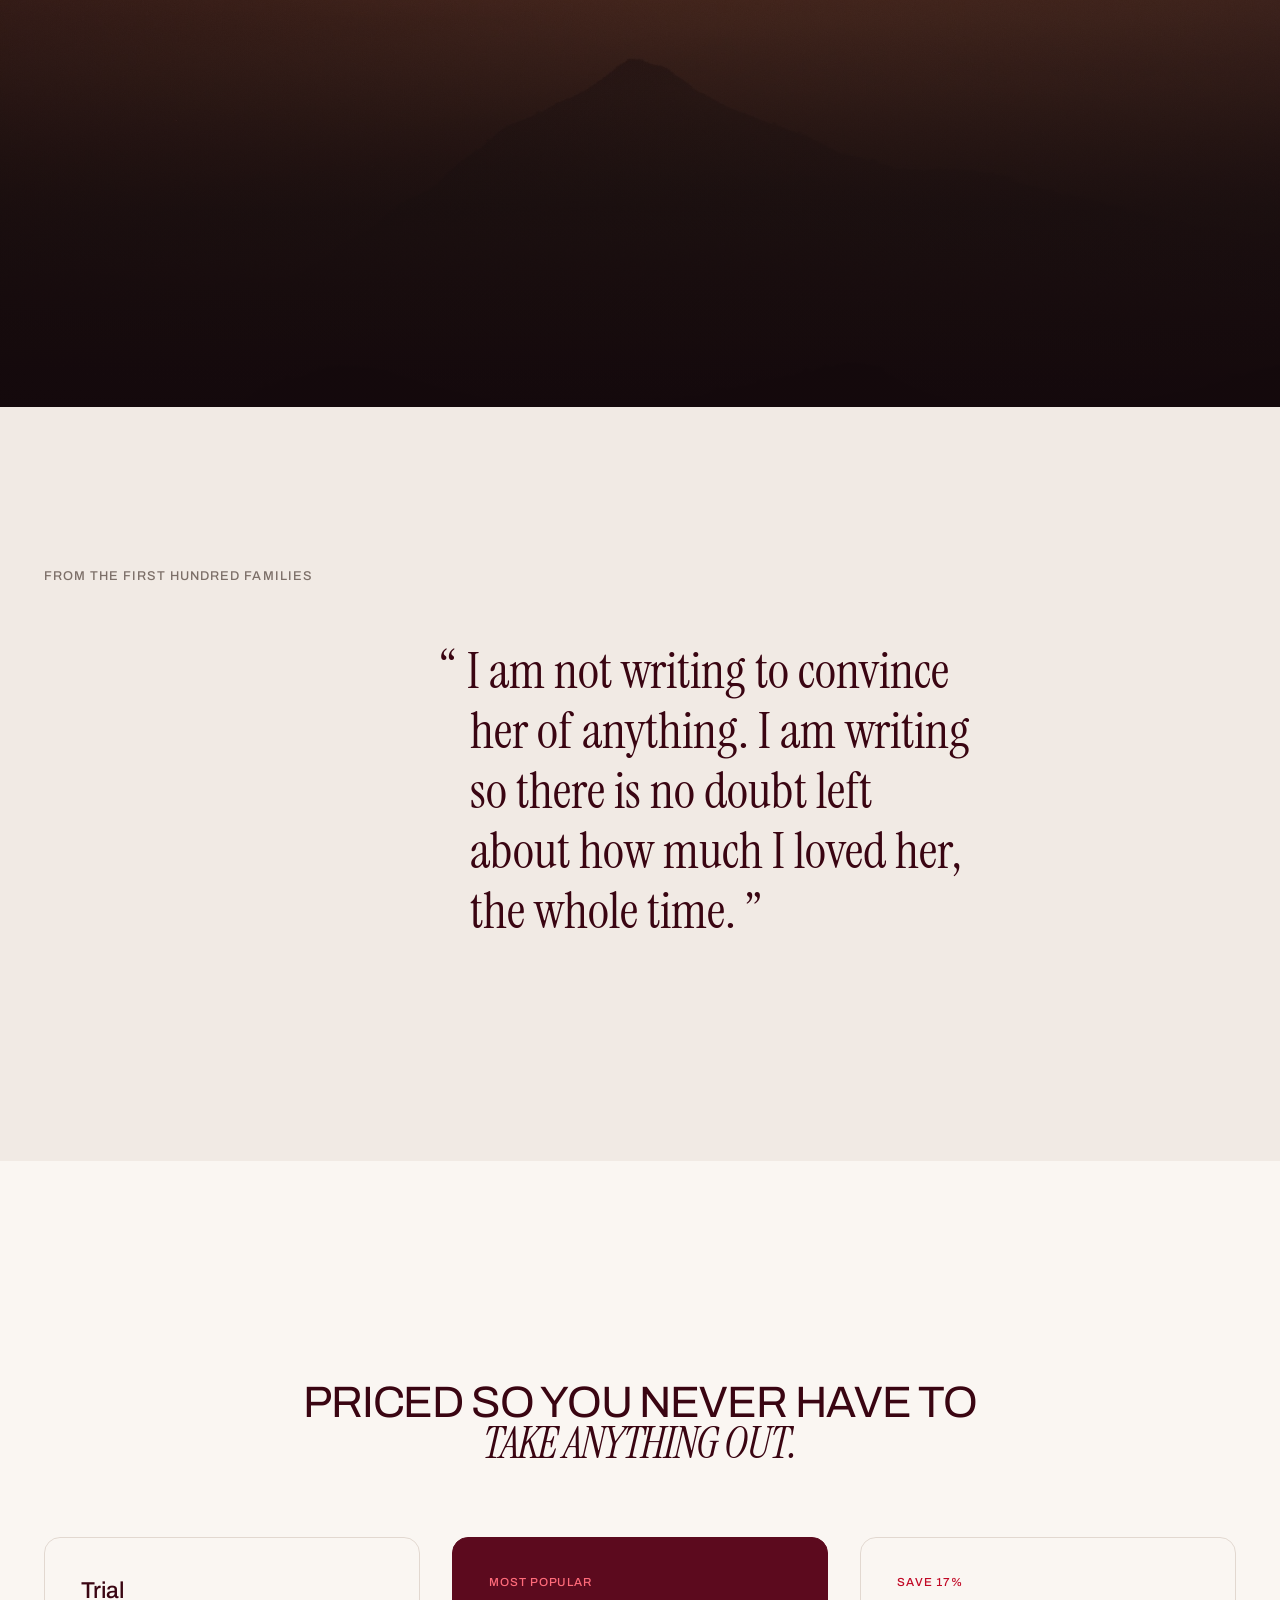
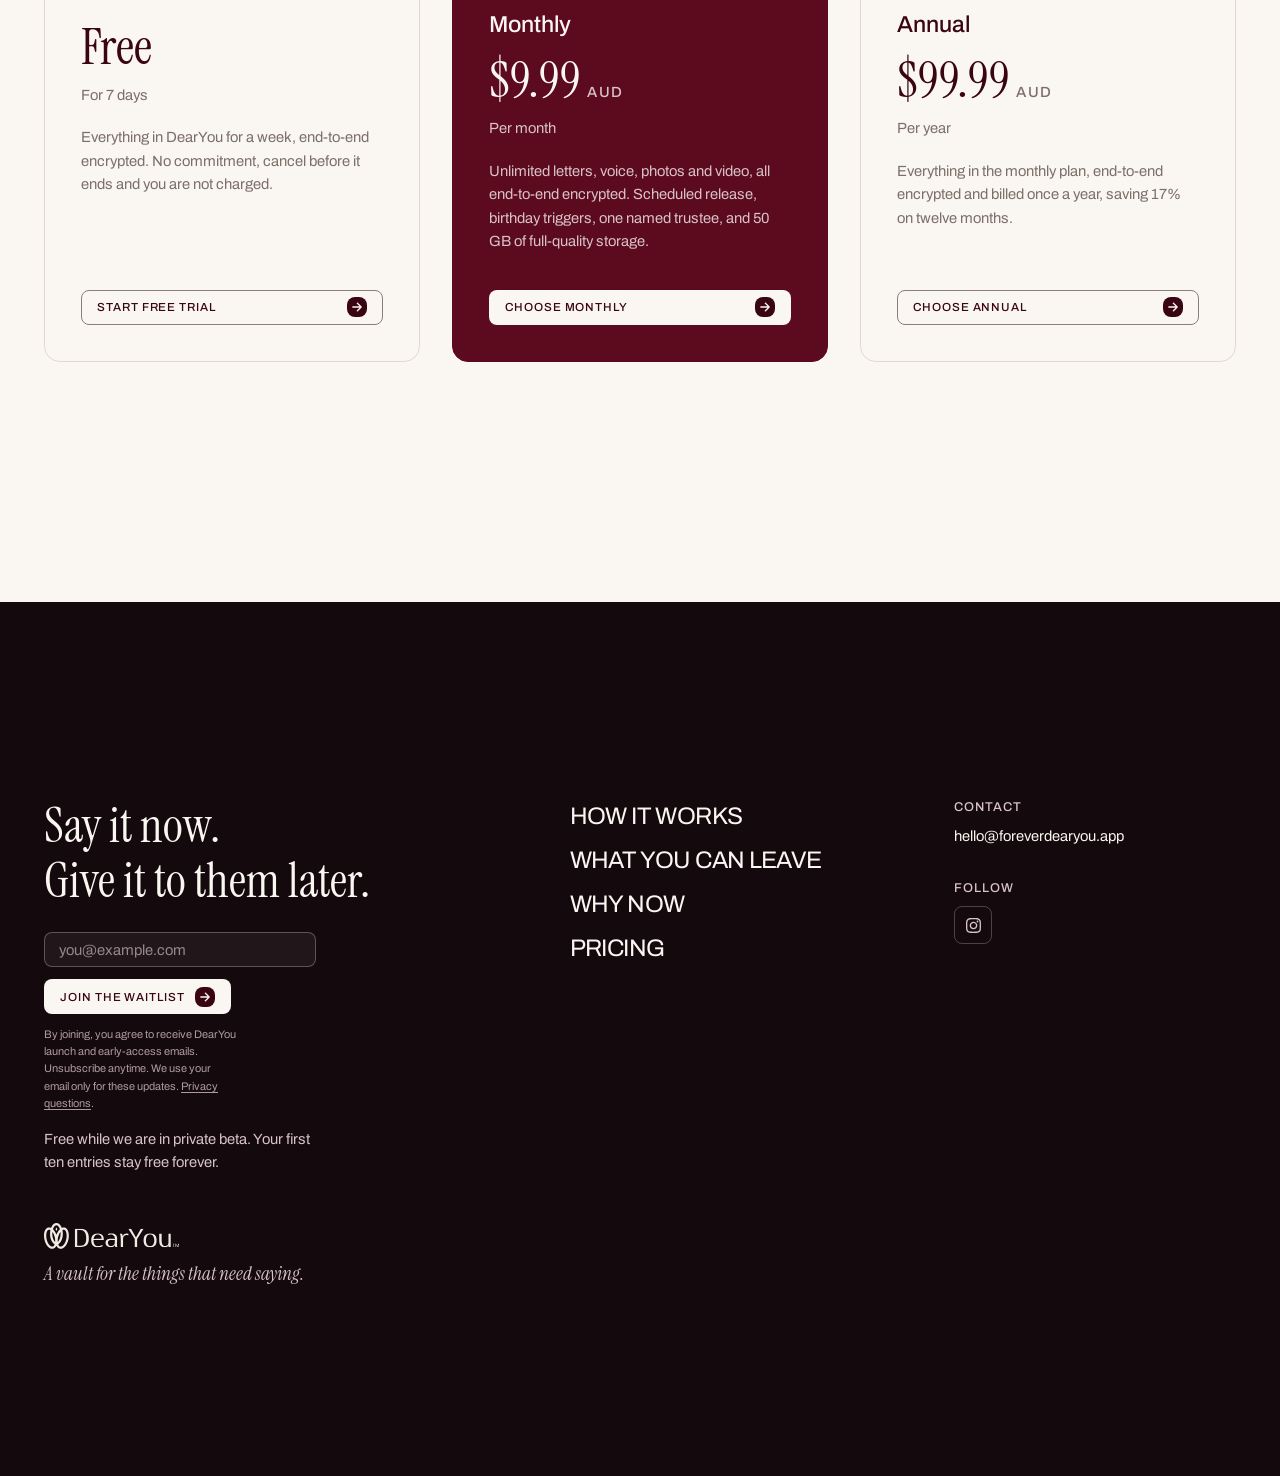
==== commit 37677400: "Implement secure waitlist signup flow" ====
--- a/index.html
+++ b/index.html
@@ -1894,10 +1894,8 @@
 }
 
 /* --- Waitlist field ----------------------------------------------------
-   Two steps in one block: the address form, then a code form that appears
-   after it. Both post to the Supabase functions configured in the waitlist
-   script at the foot of this file (SUPABASE_URL / SUPABASE_ANON_KEY). The
-   person confirms with the 6-digit code here, or the link in the email. */
+   One email field, persisted by the public Supabase Edge Function configured
+   at the foot of this file. No database credential is shipped to the browser. */
 .sr-only{
   position:absolute; width:1px; height:1px; padding:0; margin:-1px;
   overflow:hidden; clip-path:inset(50%); white-space:nowrap; border:0;
@@ -1935,6 +1933,13 @@
    thing lights up under the cursor while it is refusing clicks. */
 .signup__go[disabled]{opacity:0.55; cursor:default;}
 .signup__go[disabled]:hover{background:var(--swatch-paper);}
+.signup__privacy{
+  margin:0; max-width:32ch;
+  font-size:0.6875rem; line-height:1.55;
+  color:color-mix(in srgb, var(--swatch-clay) 78%, transparent);
+}
+.signup__privacy a{color:inherit; text-underline-offset:0.15em;}
+.signup__privacy a:hover{color:var(--swatch-paper);}
 .signup__go[disabled]:hover .ctl__icon{background:var(--swatch-wine-900);}
 /* Honeypot. Moved off-screen rather than display:none — bots skip fields
    that are hidden outright, and aria-hidden + tabindex keep it away from
@@ -2635,6 +2640,11 @@
               stroke="currentColor" stroke-width="1.6" stroke-linecap="round" stroke-linejoin="round"/></svg>
           </span>
         </button>
+        <p class="signup__privacy">
+          By joining, you agree to receive DearYou launch and early-access emails.
+          Unsubscribe anytime. We use your email only for these updates.
+          <a href="mailto:privacy@foreverdearyou.app">Privacy questions</a>.
+        </p>
       </form>
       <!-- Deliberately empty. This is the field's only feedback channel —
            the invalid, sending and confirmed lines all land here — so the
@@ -3325,6 +3335,11 @@
               stroke="currentColor" stroke-width="1.6" stroke-linecap="round" stroke-linejoin="round"/></svg>
           </span>
         </button>
+        <p class="signup__privacy">
+          By joining, you agree to receive DearYou launch and early-access emails.
+          Unsubscribe anytime. We use your email only for these updates.
+          <a href="mailto:privacy@foreverdearyou.app">Privacy questions</a>.
+        </p>
       </form>
 
       <p class="foot__note" data-close-note aria-live="polite">
@@ -3505,6 +3520,11 @@
             stroke="currentColor" stroke-width="1.6" stroke-linecap="round" stroke-linejoin="round"/></svg>
         </span>
       </button>
+      <p class="signup__privacy">
+        By joining, you agree to receive DearYou launch and early-access emails.
+        Unsubscribe anytime. We use your email only for these updates.
+        <a href="mailto:privacy@foreverdearyou.app">Privacy questions</a>.
+      </p>
     </form>
 
     <p class="dl__hint" data-close-note aria-live="polite">
@@ -5137,14 +5157,12 @@
    public waitlist-join function. No confirmation step: a small popup confirms
    the save and the field settles into its done state.
 
-   ONE LINE TO GO LIVE: paste the project's anon key into SUPABASE_ANON_KEY
-   below. It is public by design; row level security protects the list. Empty,
-   the field validates but the save fails and the note says so, rather than
-   pretending to work. Setup and secrets: ../vault app/supabase/WAITLIST.md.
+   The function is deployed with JWT verification disabled and performs its own
+   origin, validation and rate-limit checks. The browser therefore sends no
+   Supabase key. Setup and secrets live in the app repository's WAITLIST.md.
    --------------------------------------------------------------------- */
 (() => {
   const SUPABASE_URL      = 'https://nxneudtptssdyrbfxnjl.supabase.co';
-  const SUPABASE_ANON_KEY = '';            // ← paste the anon key to go live
   const FN         = `${SUPABASE_URL}/functions/v1`;
   const TIMEOUT_MS = 12000;                // a hung request must not lock the form
 
@@ -5153,6 +5171,7 @@
     sending: 'Saving your email.',
     saved:   'Your email has been saved.',
     already: 'You are already on the list.',
+    limited: 'Too many attempts from this connection. Please wait a little and try again.',
     failed:  'That did not save. Try again, or write to hello@foreverdearyou.app and we will add you.',
   };
 
@@ -5193,9 +5212,9 @@
   popup.addEventListener('click', hidePopup);
   document.addEventListener('keydown', e => { if (e.key === 'Escape' && !popup.hidden) hidePopup(); });
 
-  /* One POST helper. The anon key rides along as apikey and bearer when set. A
-     timeout keeps a hung network from locking the button. Returns {ok, data};
-     the JSON body is the verdict. */
+  /* One POST helper. The endpoint is intentionally public but locked to the
+     DearYou origins and rate limited server-side. No project key is exposed.
+     A timeout keeps a hung network from locking the button. */
   const post = async (path, body) => {
     const stop  = new AbortController();
     const timer = setTimeout(() => stop.abort(), TIMEOUT_MS);
@@ -5204,7 +5223,6 @@
         method: 'POST',
         headers: {
           'Content-Type': 'application/json',
-          ...(SUPABASE_ANON_KEY ? { apikey: SUPABASE_ANON_KEY, Authorization: `Bearer ${SUPABASE_ANON_KEY}` } : {}),
         },
         body: JSON.stringify(body),
         signal: stop.signal,
@@ -5235,6 +5253,7 @@
 
     const idleNote  = note.textContent.trim();
     const idleLabel = label.textContent.trim();
+    const startedAt = Date.now();
     let busy = false;
 
     const setBusy = state => {
@@ -5270,7 +5289,12 @@
       setBusy(true);
       note.textContent = COPY.sending;
 
-      const { ok, data } = await post('waitlist-join', { email, source });
+      const { ok, status, data } = await post('waitlist-join', {
+        email,
+        source,
+        consent_version: 'waitlist-2026-10-13',
+        form_elapsed_ms: Date.now() - startedAt,
+      });
       setBusy(false);
 
       if (ok) {
@@ -5279,7 +5303,7 @@
         note.textContent = msg;
         showPopup(msg);
       } else {
-        note.textContent = COPY.failed;    // the address is still in the field
+        note.textContent = status === 429 ? COPY.limited : COPY.failed;
         field.focus();
       }
     });
